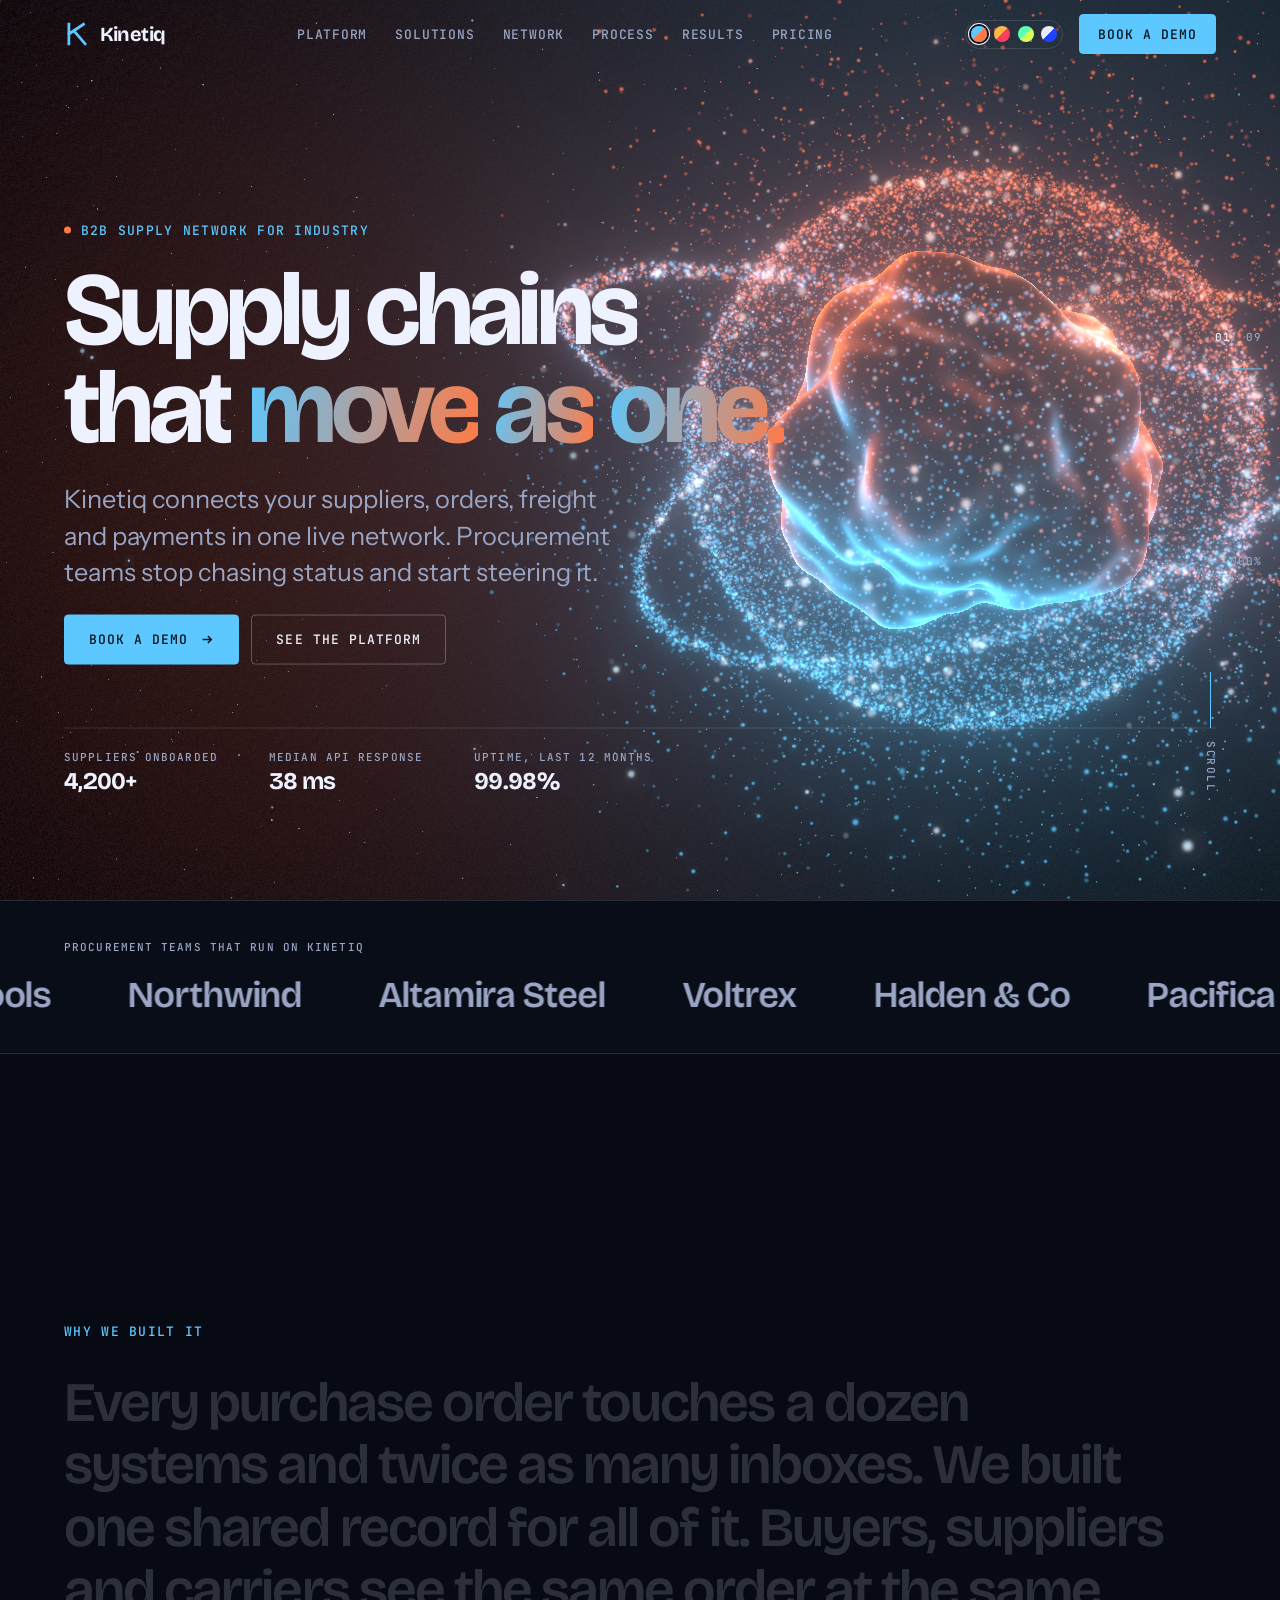
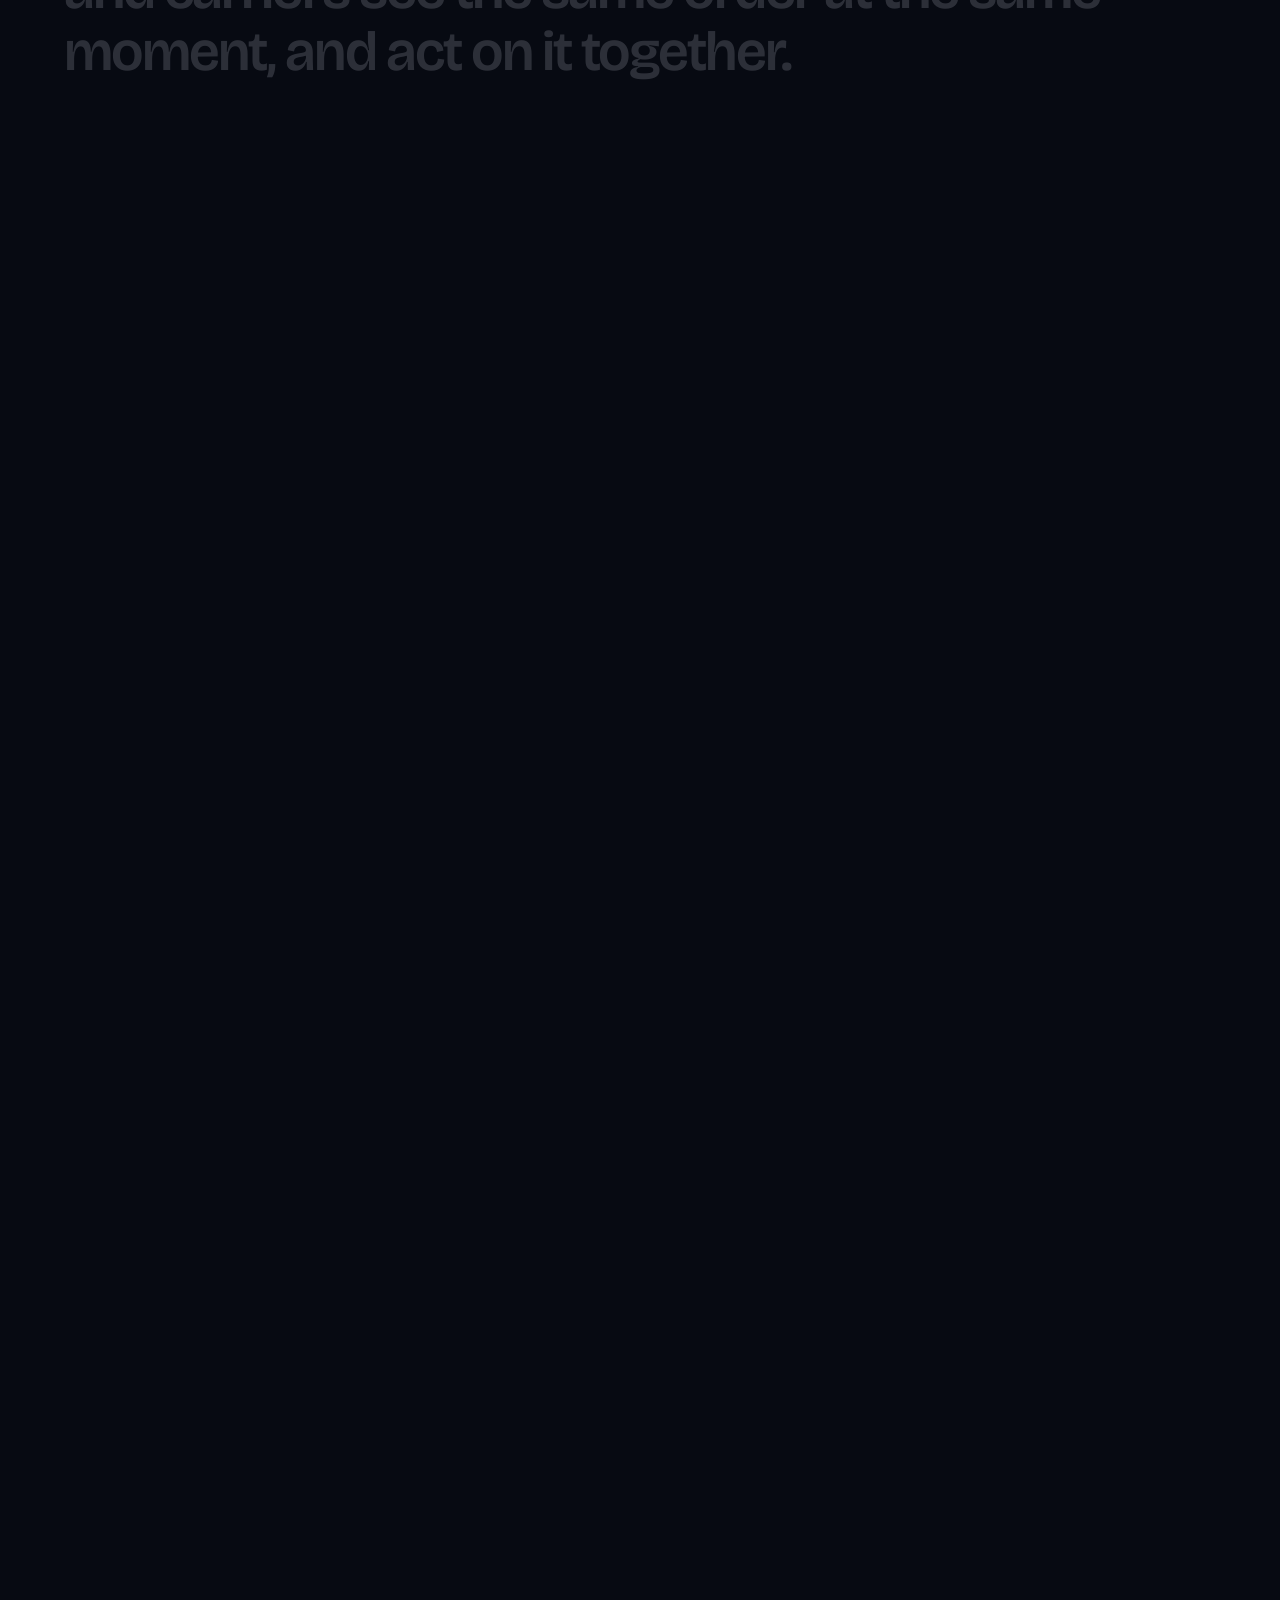
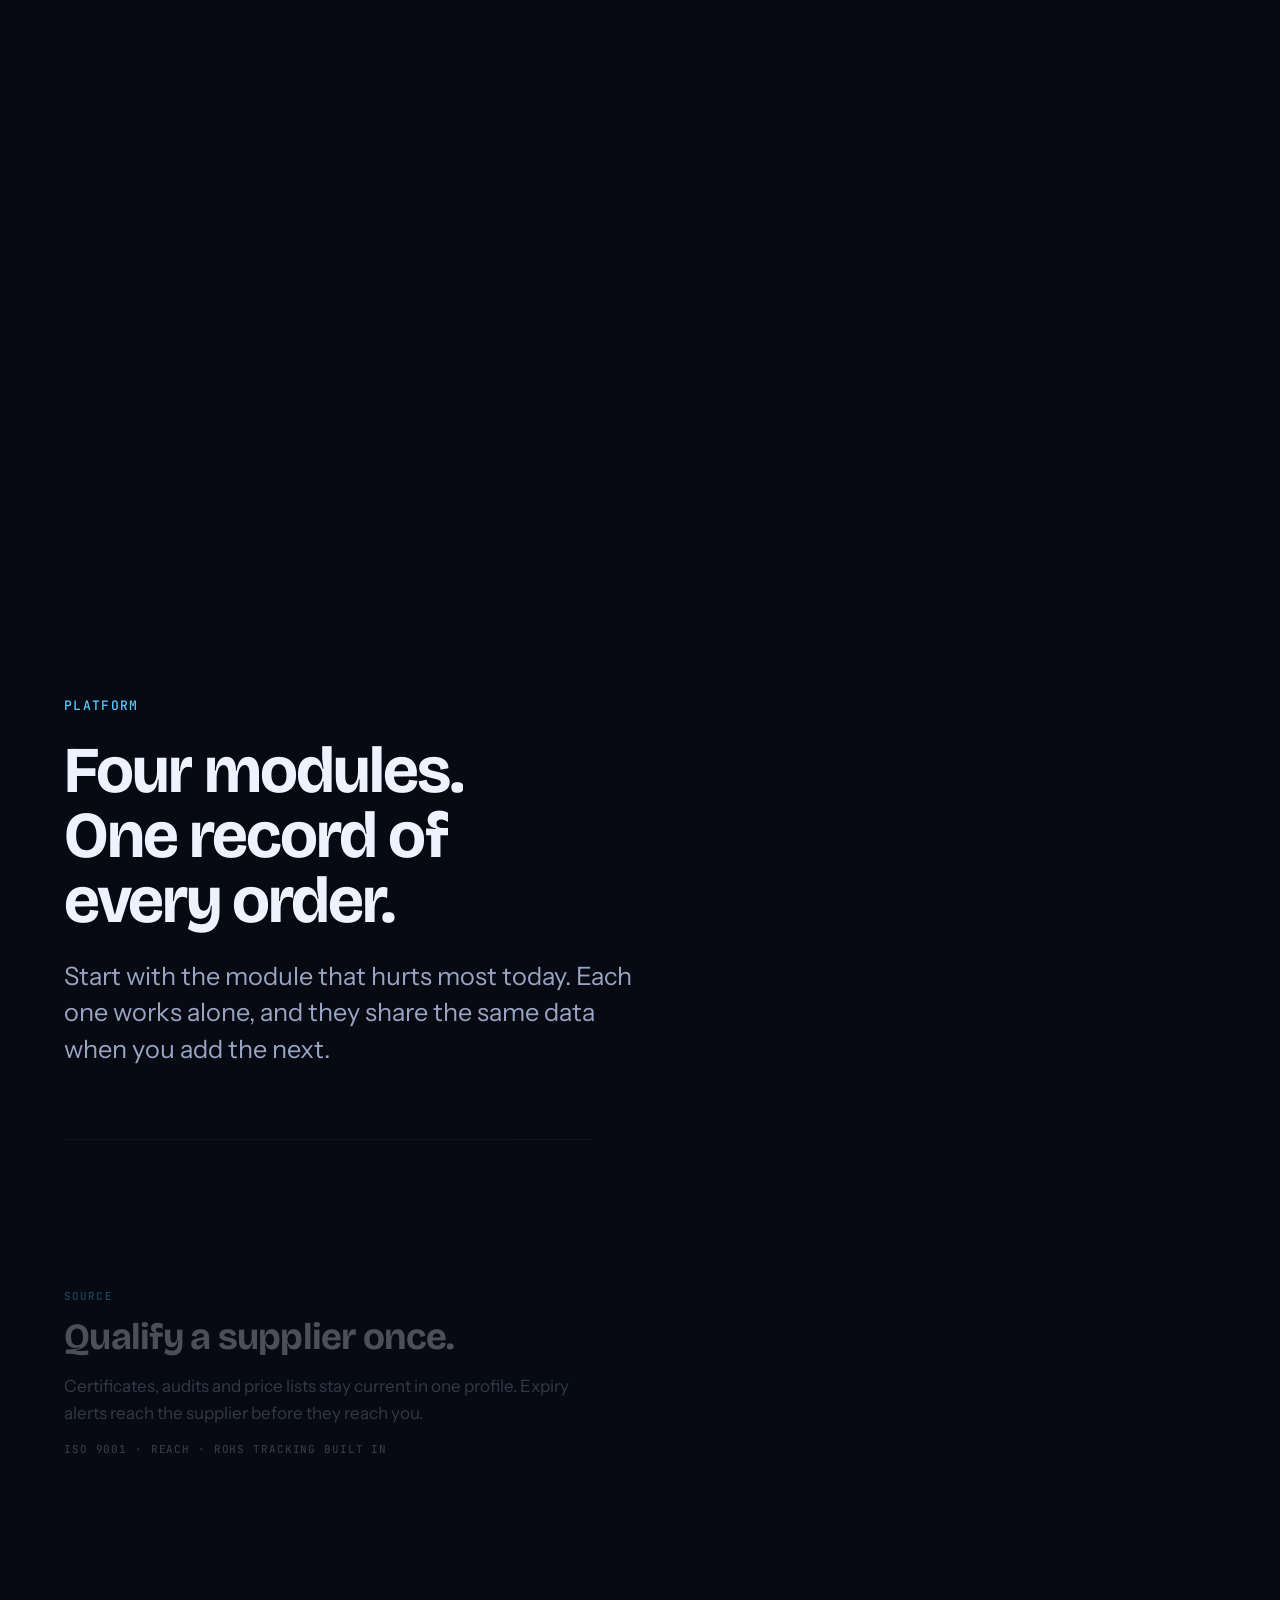
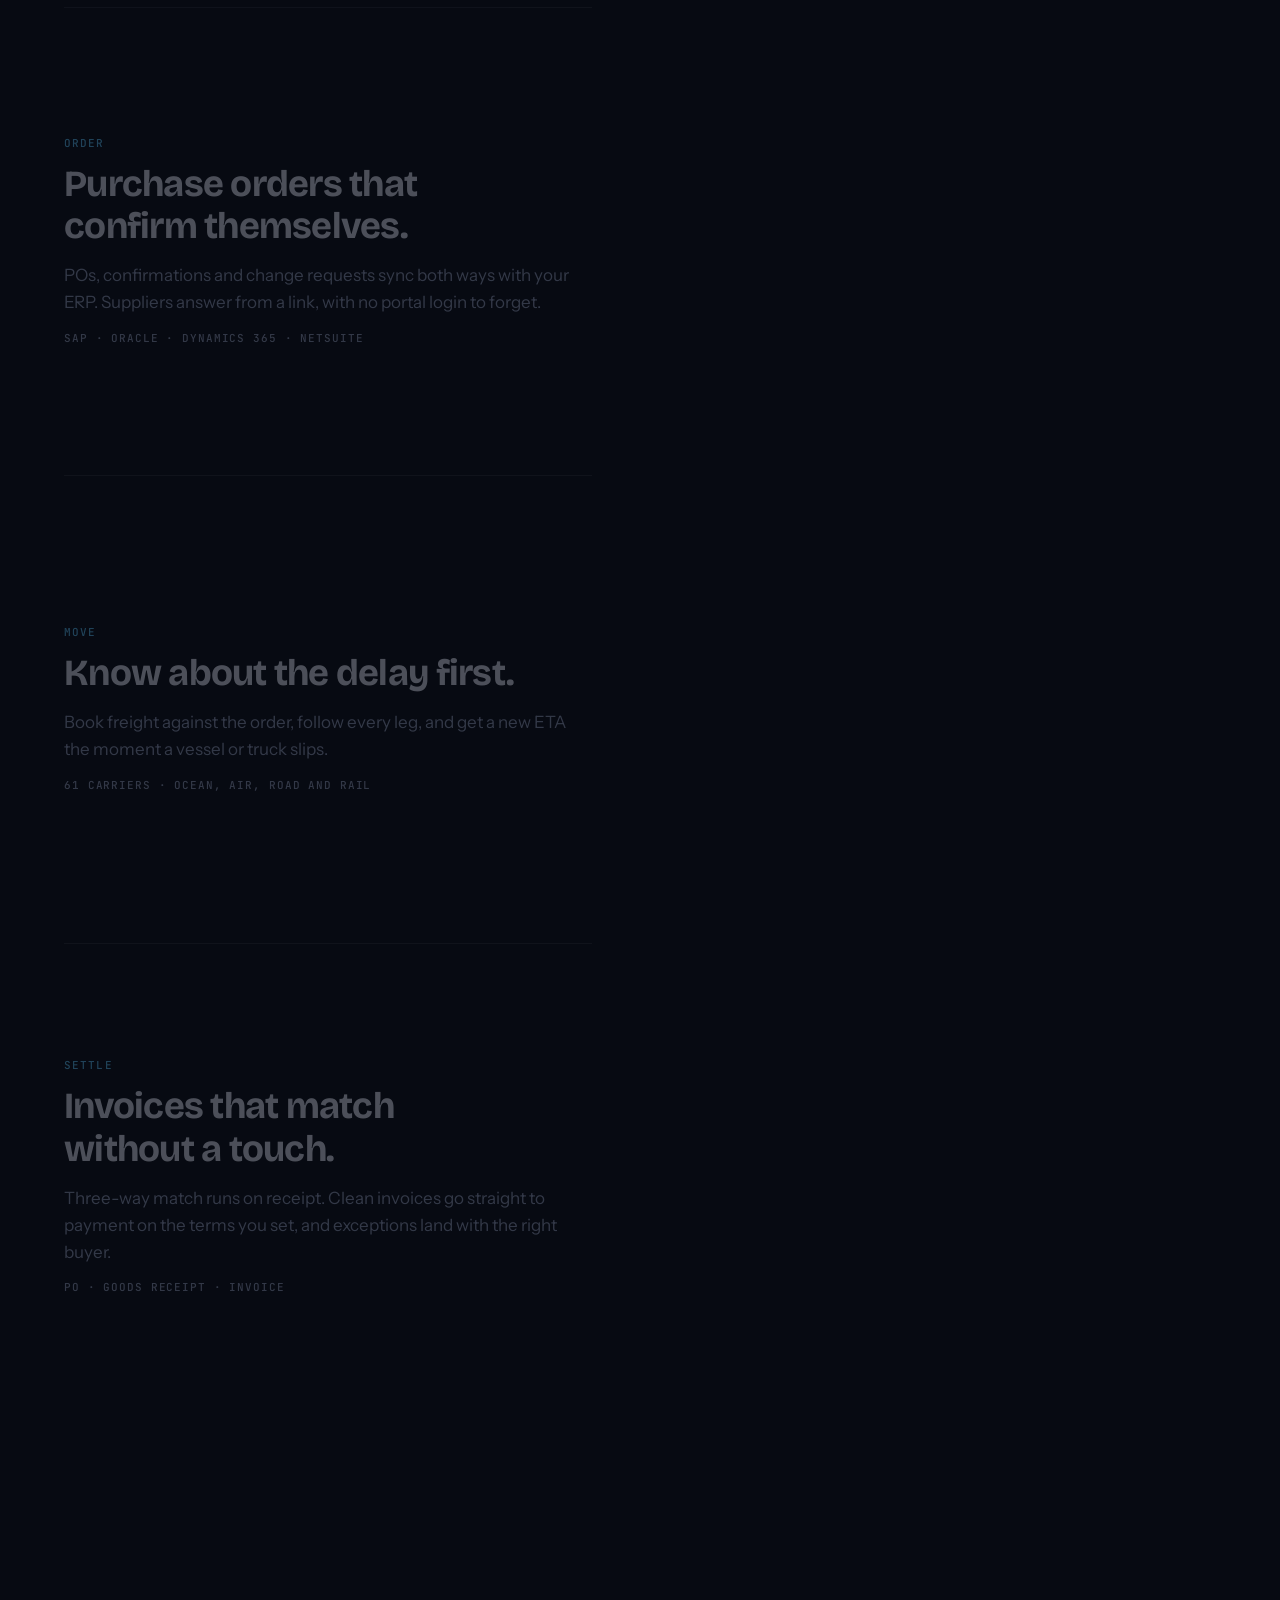
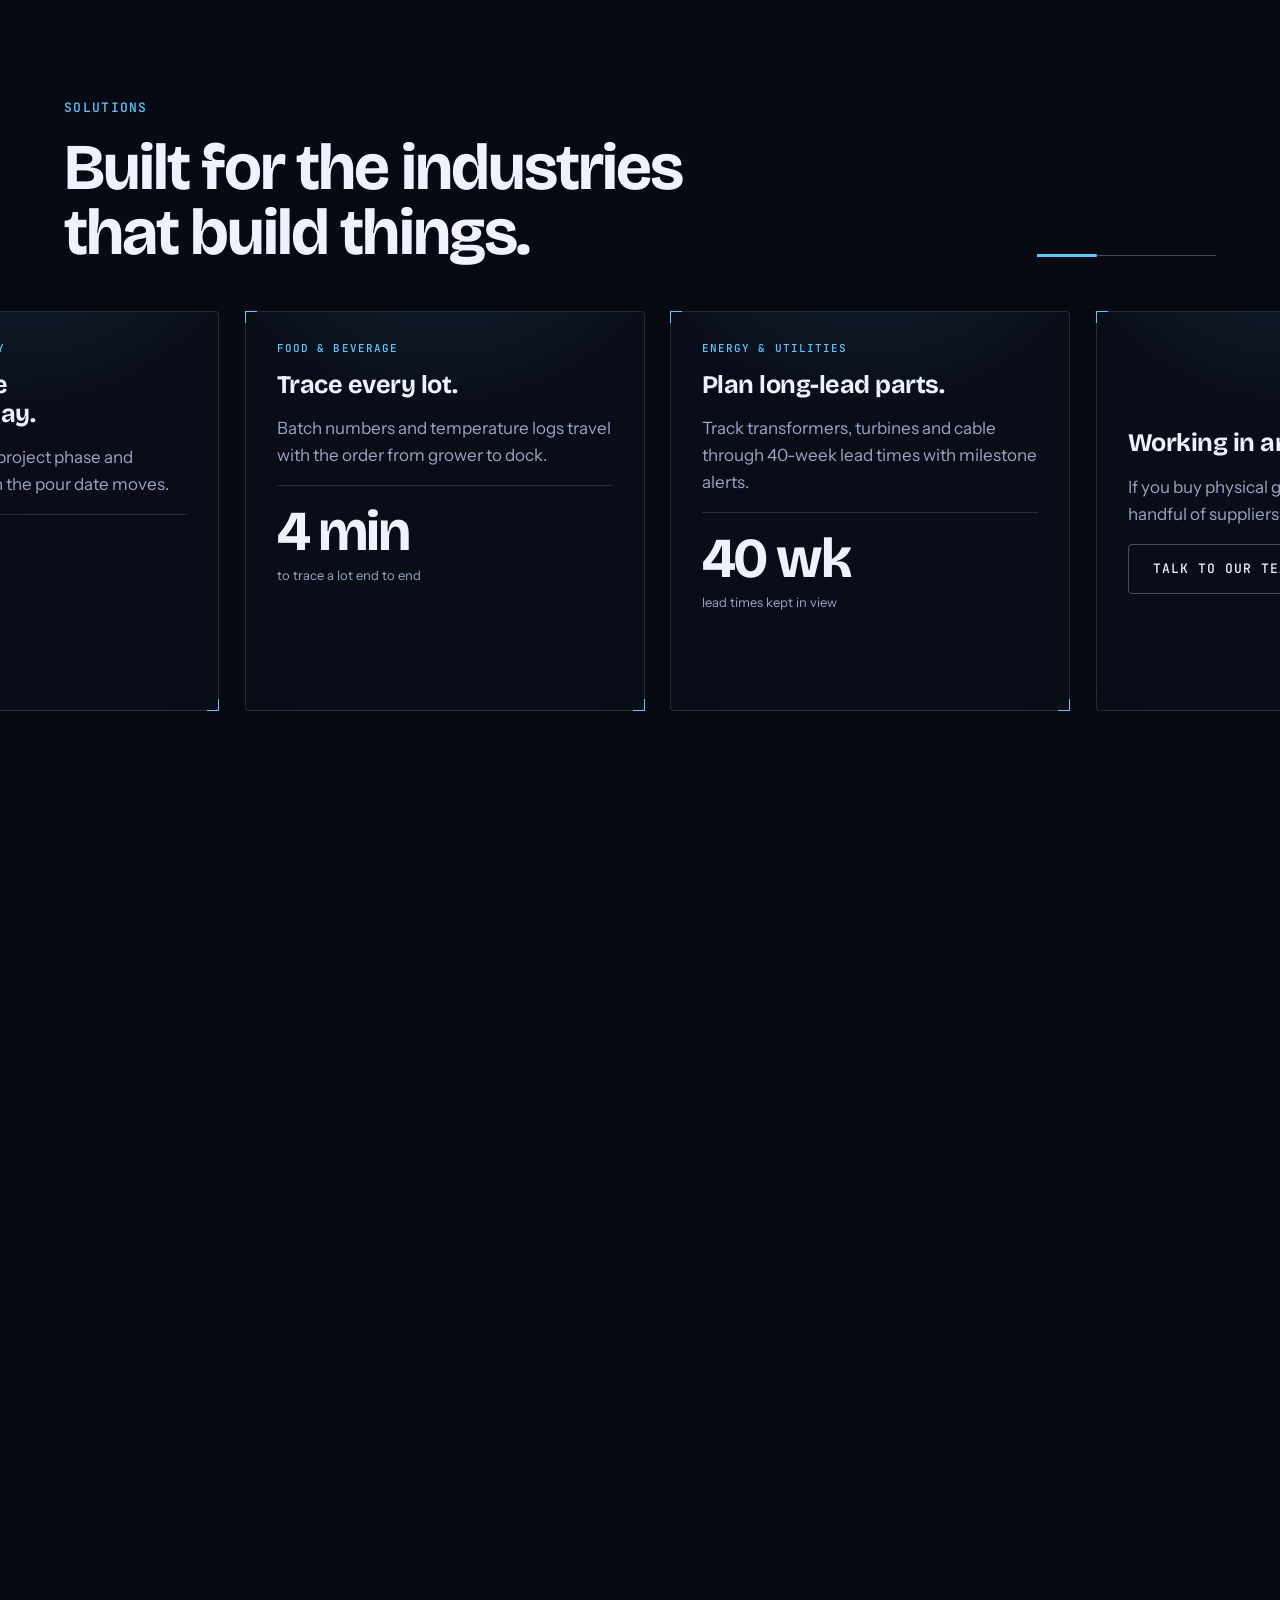
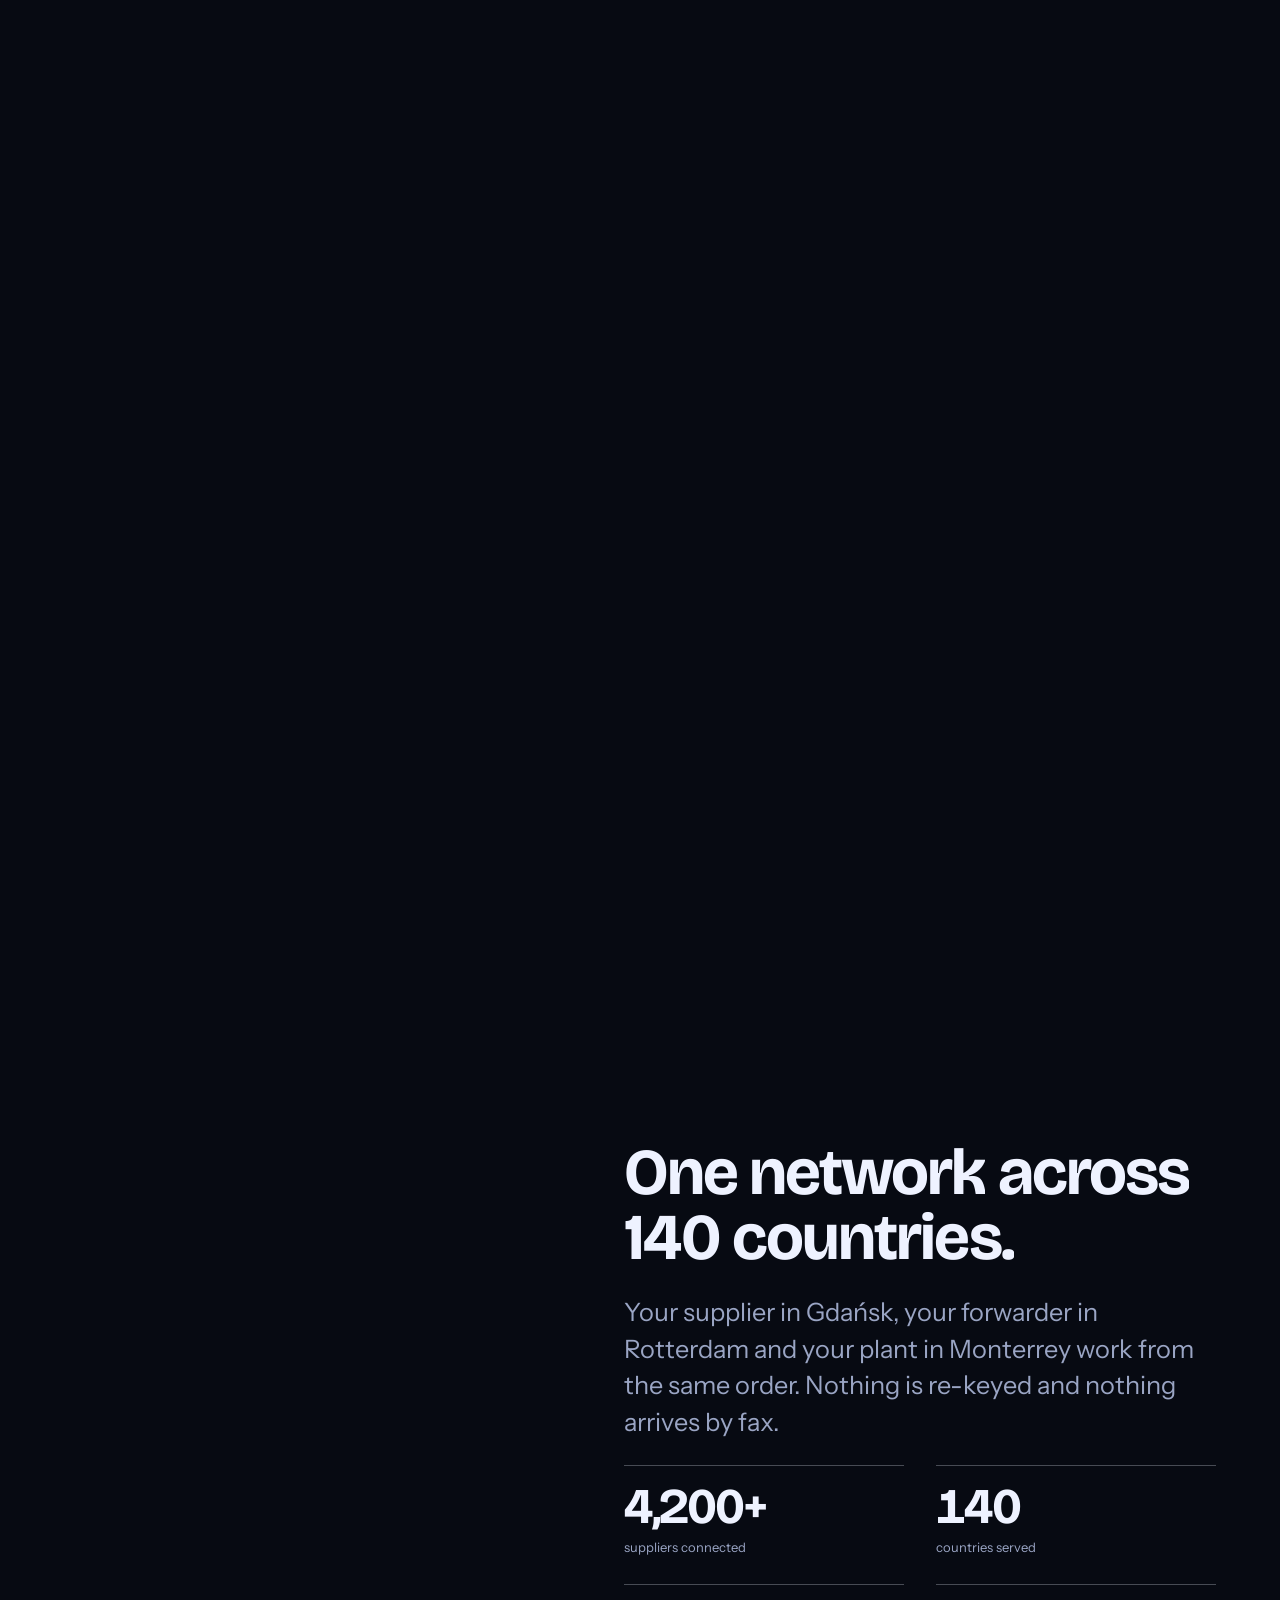
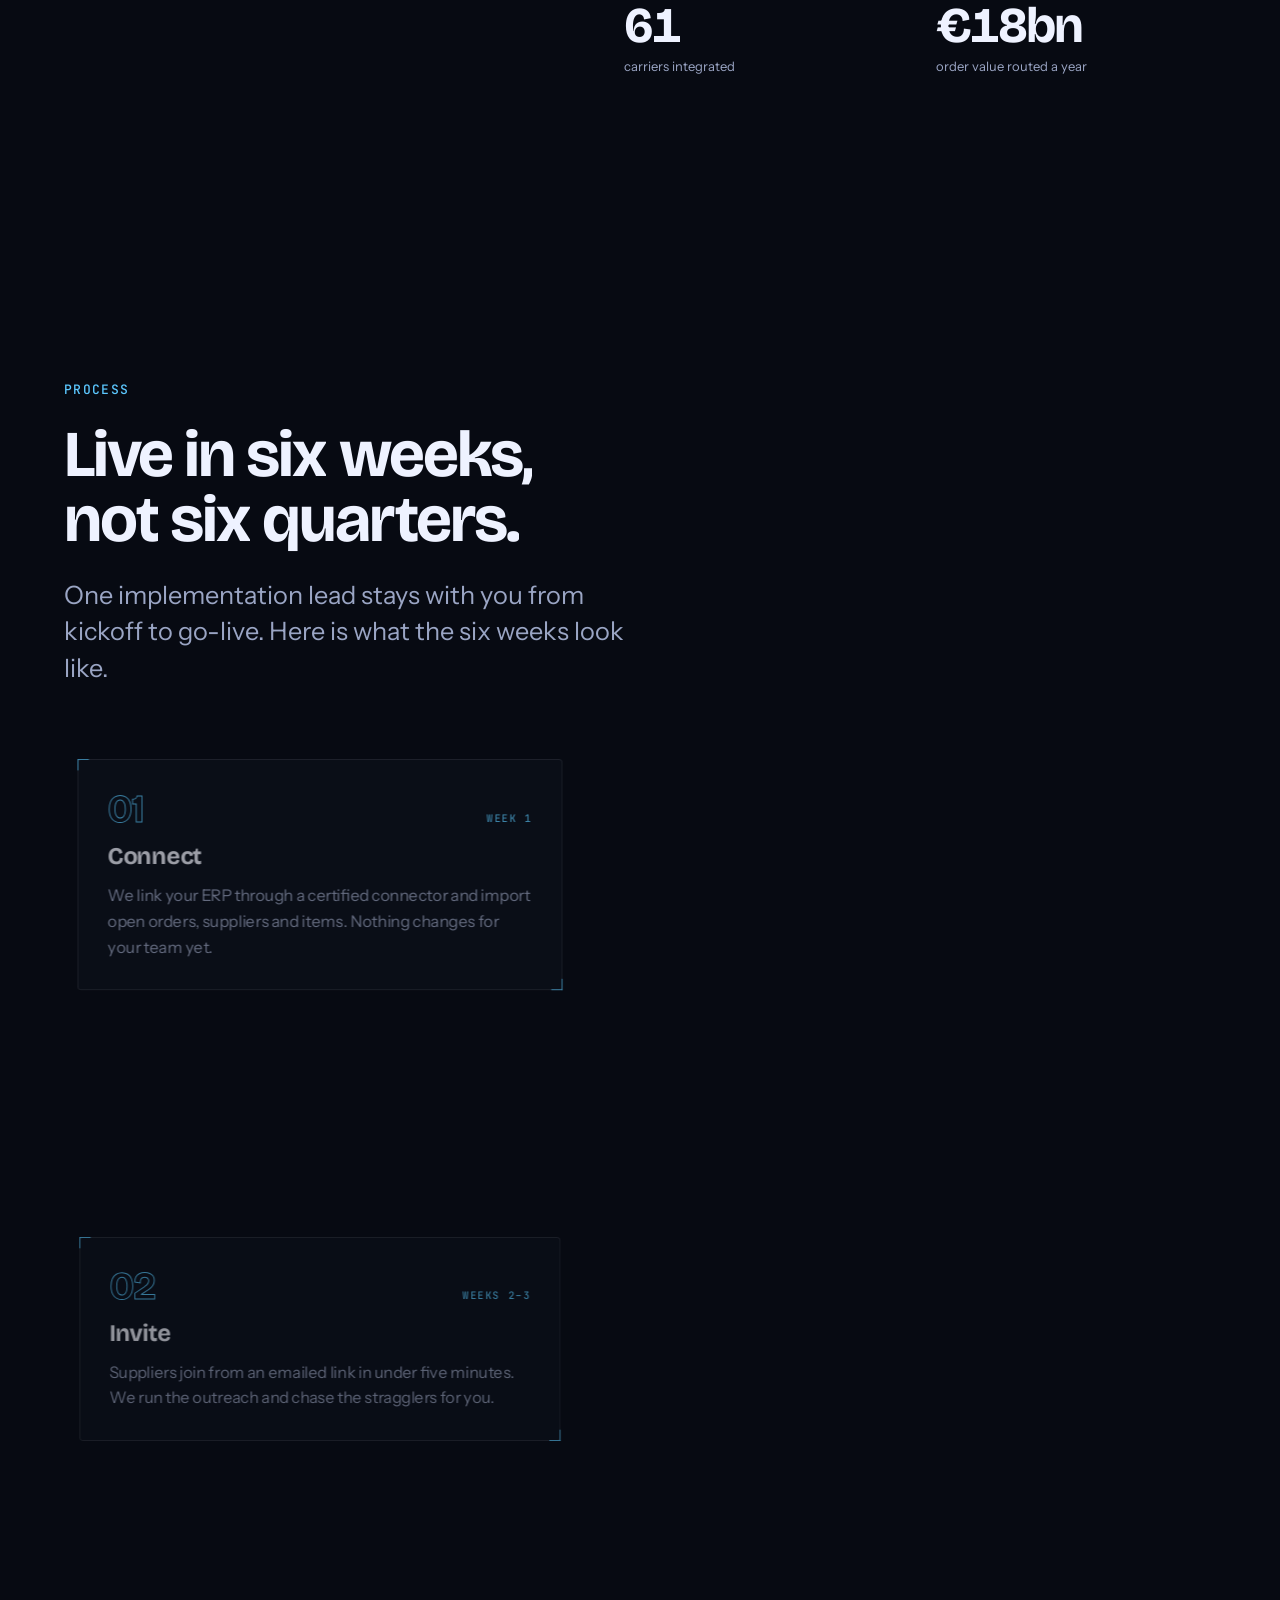
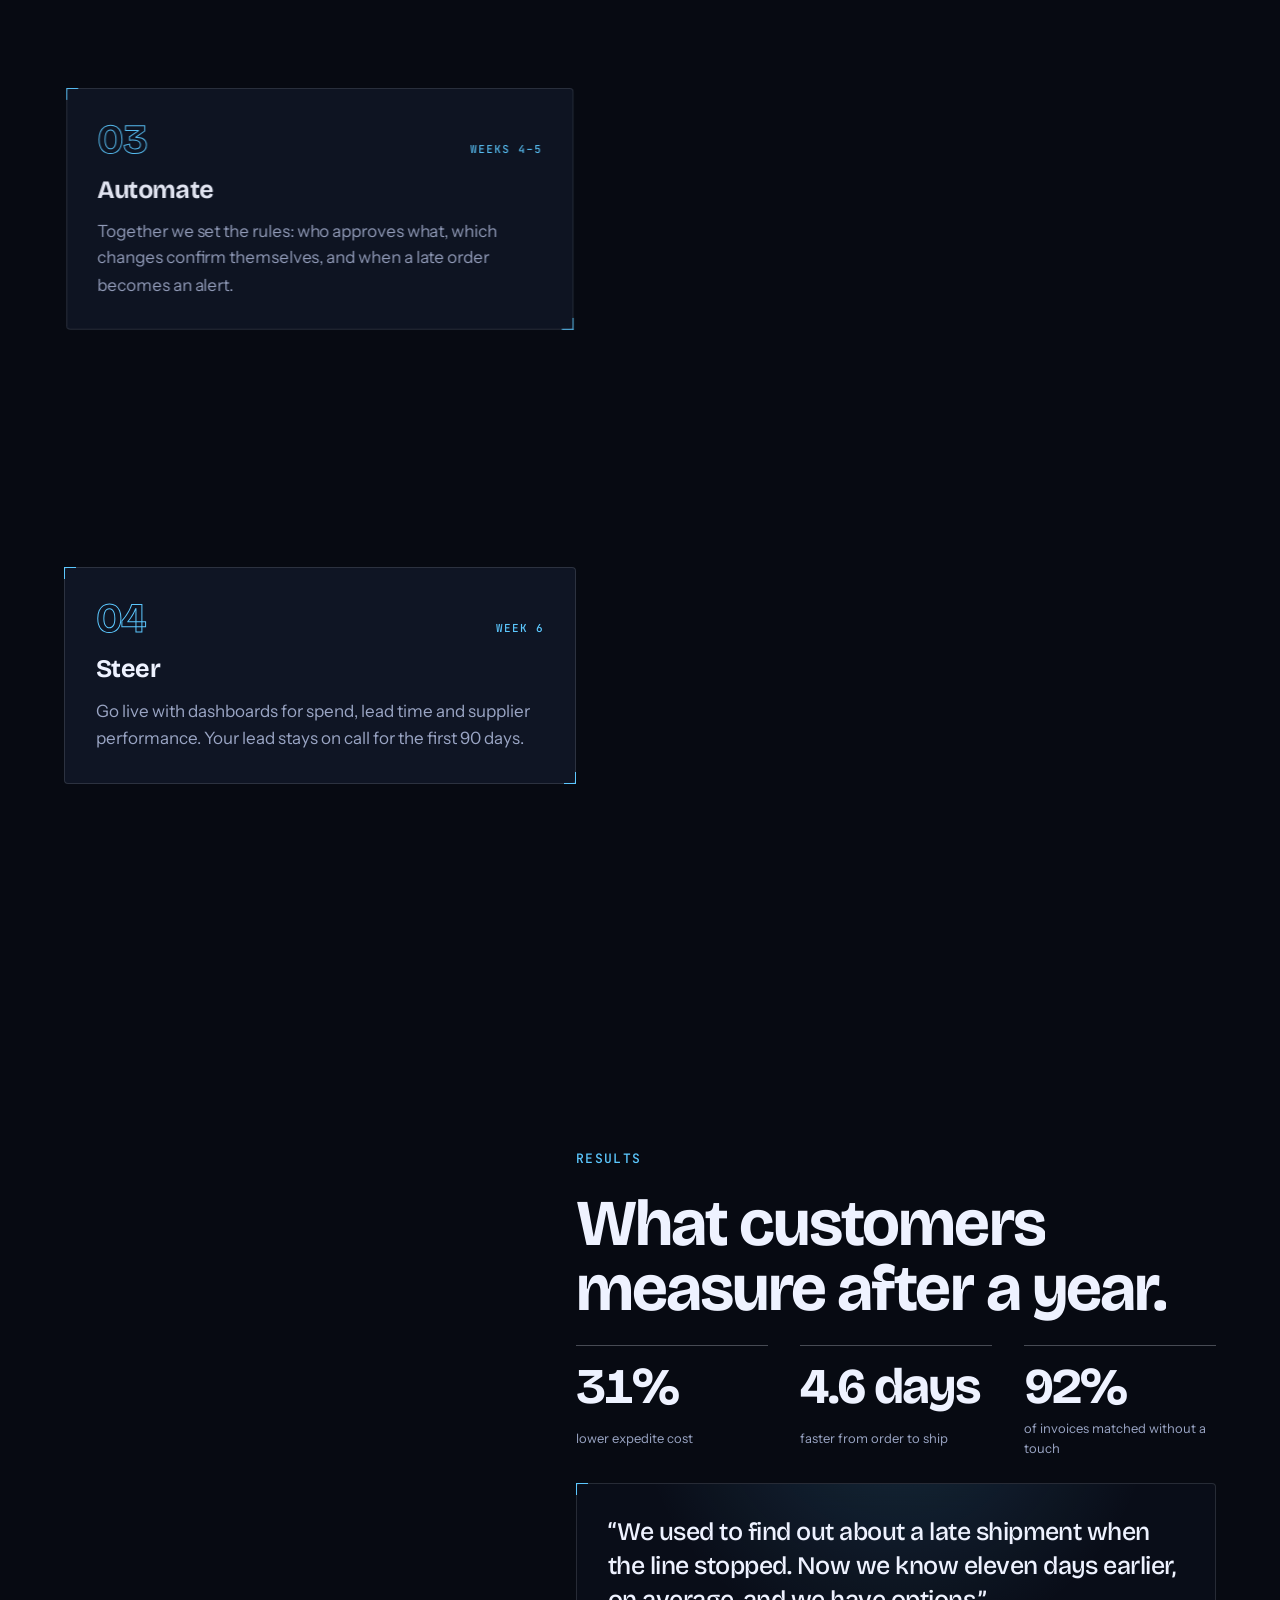
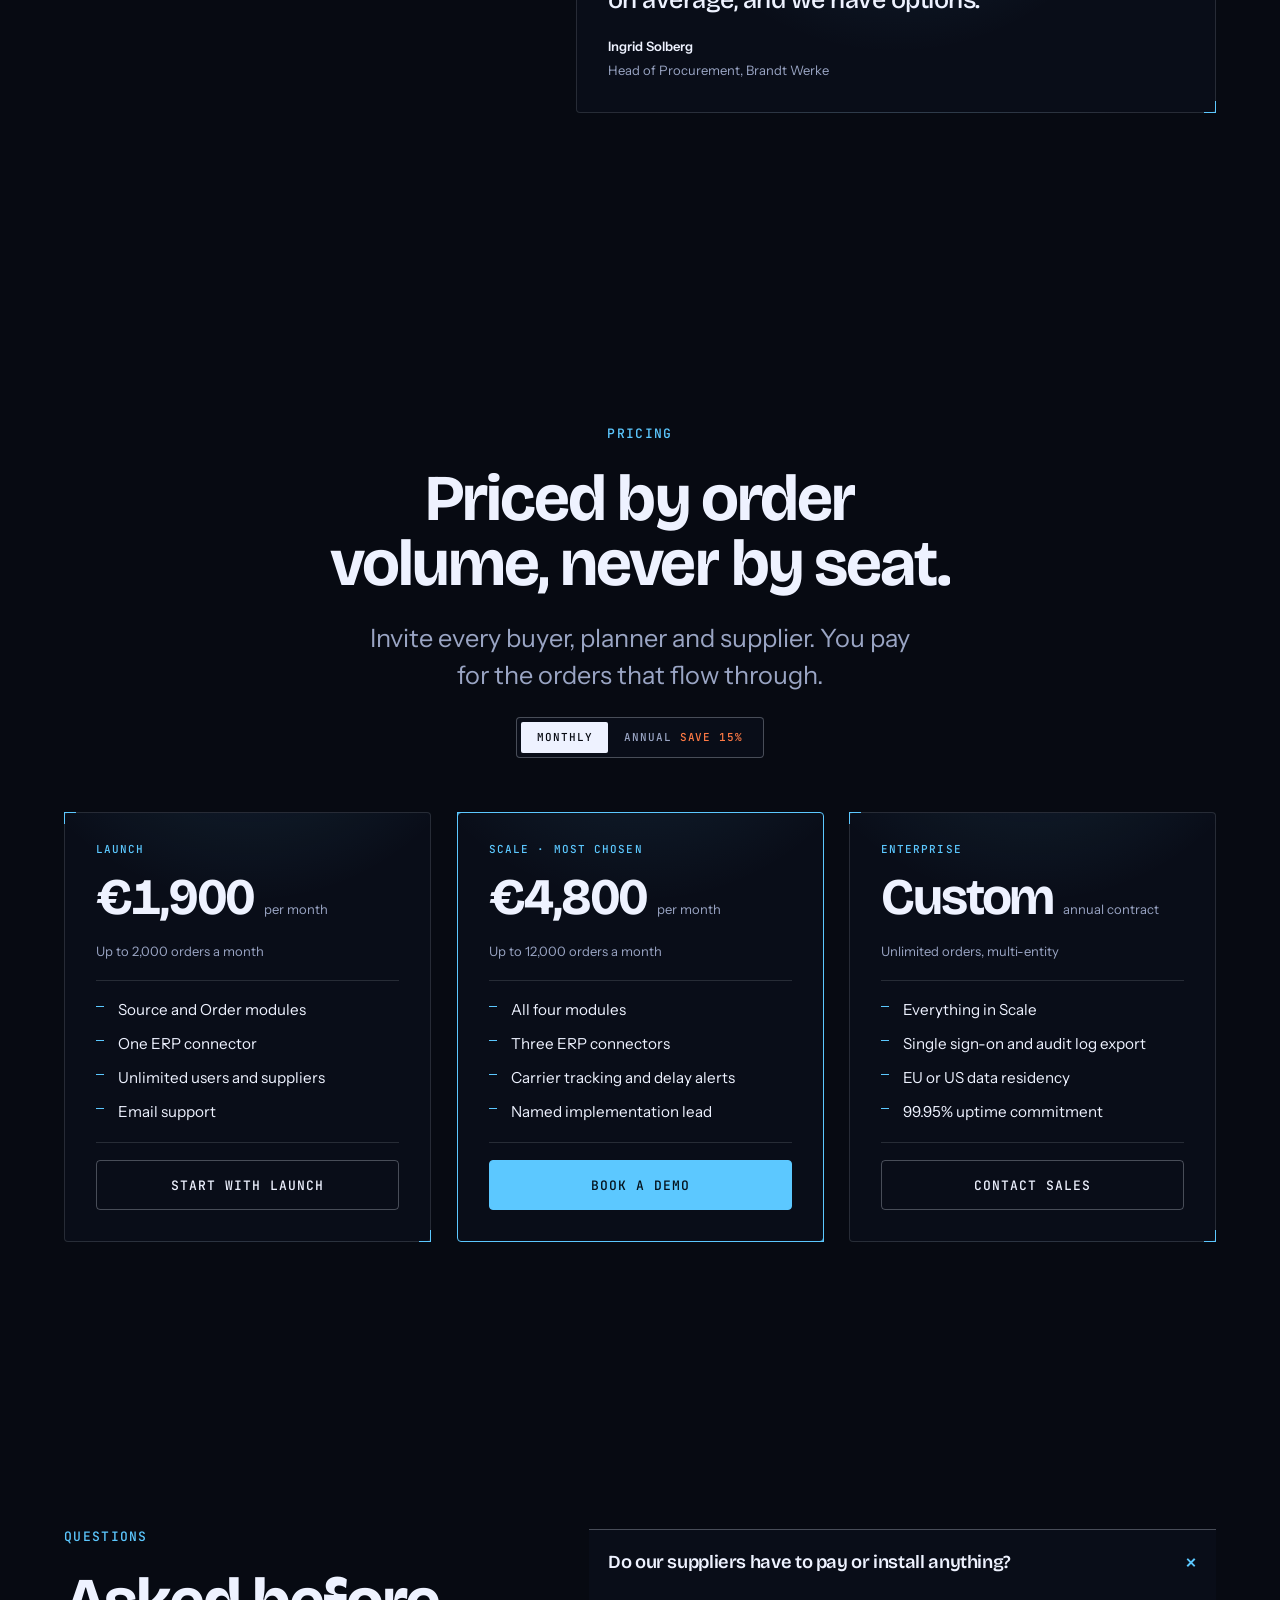
==== b2b-template/index.html @ f0837745 "Add immersive 3D B2B website template A self-contained, reskinnable scroll-driven site in b2b-templa" ====
<!doctype html>
<html lang="en" data-skin="ion">
<head>
<meta charset="utf-8">
<meta name="viewport" content="width=device-width, initial-scale=1, viewport-fit=cover">
<title>Kinetiq Supply Network</title>
<meta name="description" content="Kinetiq connects suppliers, orders, freight and payments in one live network for industrial procurement teams.">
<meta name="theme-color" content="#070a12">
<link rel="icon" href="data:image/svg+xml,%3Csvg xmlns='http://www.w3.org/2000/svg' viewBox='0 0 32 32'%3E%3Cpath d='M6 4v24M6 16L24 4M12 12l14 16' fill='none' stroke='%235cc8ff' stroke-width='4' stroke-linecap='square'/%3E%3C/svg%3E">
<link rel="preconnect" href="https://fonts.googleapis.com">
<link rel="preconnect" href="https://fonts.gstatic.com" crossorigin>
<link rel="stylesheet" href="https://fonts.googleapis.com/css2?family=Bricolage+Grotesque:opsz,wght@12..96,500..800&family=Instrument+Sans:wght@400..600&family=JetBrains+Mono:wght@400;500&display=swap">
<link rel="stylesheet" href="css/style.css">
<script>
  /* Marks the page as scripted before first paint; the timeout is a failsafe so the loader can never trap the page. */
  document.documentElement.classList.add('js', 'loading');
  setTimeout(function () { document.documentElement.classList.remove('loading'); }, 8000);
</script>
<script type="importmap">
{ "imports": { "three": "./vendor/three.module.min.js", "three/addons/": "./vendor/addons/" } }
</script>
</head>
<body>

<!-- ============ LOADER ============ -->
<div class="loader" id="loader" aria-hidden="true">
  <div class="loader-mark">
    <svg viewBox="0 0 32 32" width="40" height="40"><path d="M6 4v24M6 16L24 4M12 12l14 16" fill="none" stroke="currentColor" stroke-width="3" stroke-linecap="square"/></svg>
  </div>
  <div class="loader-bar"><i id="loader-fill"></i></div>
  <div class="loader-row"><span>Connecting the network</span><span><b id="loader-num">0</b>%</span></div>
</div>

<!-- ============ 3D STAGE (one WebGL scene behind the whole page) ============ -->
<canvas id="stage" aria-hidden="true"></canvas>
<div class="cursor off" id="cursor" aria-hidden="true"><i></i></div>

<!-- ============ CHROME ============ -->
<header class="site-header" id="header">
  <a class="brand" href="#top" aria-label="Kinetiq home">
    <svg viewBox="0 0 32 32" width="26" height="26" aria-hidden="true"><path d="M6 4v24M6 16L24 4M12 12l14 16" fill="none" stroke="currentColor" stroke-width="3.4" stroke-linecap="square"/></svg>
    <span data-brand>Kinetiq</span>
  </a>
  <nav class="nav" id="nav" aria-label="Primary">
    <a href="#platform">Platform</a>
    <a href="#solutions">Solutions</a>
    <a href="#network">Network</a>
    <a href="#process">Process</a>
    <a href="#results">Results</a>
    <a href="#pricing">Pricing</a>
  </nav>
  <div class="header-tools">
    <div class="skins" role="radiogroup" aria-label="Colour theme">
      <button type="button" role="radio" data-skin-btn="ion" aria-label="Ion theme" aria-checked="true"></button>
      <button type="button" role="radio" data-skin-btn="ember" aria-label="Ember theme" aria-checked="false"></button>
      <button type="button" role="radio" data-skin-btn="circuit" aria-label="Circuit theme" aria-checked="false"></button>
      <button type="button" role="radio" data-skin-btn="paper" aria-label="Paper theme (light)" aria-checked="false"></button>
    </div>
    <a class="btn btn-sm" href="#contact" data-magnetic><span>Book a demo</span></a>
    <button class="menu-btn" id="menu-btn" type="button" aria-expanded="false" aria-controls="nav" aria-label="Menu"><i></i><i></i></button>
  </div>
</header>

<aside class="rail" id="rail" aria-label="Sections">
  <div class="rail-read"><b id="rail-now">01</b><span id="rail-total">/ 09</span></div>
  <div class="rail-dots" id="rail-dots"></div>
  <div class="rail-pct"><span id="rail-pct">000</span>%</div>
</aside>
<div class="progress" aria-hidden="true"><i id="progress-bar"></i></div>

<main id="main">

  <!-- ============ 01 · HERO ============ -->
  <section class="scene hero" id="top" data-shape="core" data-side="right" data-zoom="12" data-label="Intro">
    <div class="wrap" data-speed="-0.16">
      <div class="copy copy-wide">
        <p class="eyebrow reveal"><i class="pulse"></i>B2B supply network for industry</p>
        <h1 data-split>Supply chains that <span class="grad">move as one.</span></h1>
        <p class="lede reveal">Kinetiq connects your suppliers, orders, freight and payments in one live network. Procurement teams stop chasing status and start steering it.</p>
        <div class="cta-row reveal">
          <a class="btn" href="#contact" data-magnetic><span>Book a demo</span><svg viewBox="0 0 16 16" width="14" height="14" aria-hidden="true"><path d="M3 8h10M9 4l4 4-4 4" fill="none" stroke="currentColor" stroke-width="1.6"/></svg></a>
          <a class="btn ghost" href="#platform" data-magnetic><span>See the platform</span></a>
        </div>
      </div>
      <dl class="hero-facts reveal">
        <div><dt>Suppliers onboarded</dt><dd>4,200+</dd></div>
        <div><dt>Median API response</dt><dd>38 ms</dd></div>
        <div><dt>Uptime, last 12 months</dt><dd>99.98%</dd></div>
      </dl>
    </div>
    <div class="scroll-hint" aria-hidden="true"><i></i><span>Scroll</span></div>
  </section>

  <!-- ============ LOGO MARQUEE (reacts to scroll speed) ============ -->
  <section class="marquee-band" aria-label="Customers">
    <p class="marquee-label">Procurement teams that run on Kinetiq</p>
    <div class="marquee" data-marquee="1">
      <div class="marquee-track">
        <span>Northwind</span><span>Altamira Steel</span><span>Voltrex</span><span>Halden &amp; Co</span><span>Pacifica Freight</span><span>Oriel Systems</span><span>Brandt Werke</span><span>Kestrel Foods</span><span>Monolith</span><span>Sumida Tools</span>
      </div>
    </div>
  </section>

  <!-- ============ 02 · MANIFESTO (pinned, words light up as you scroll) ============ -->
  <section class="scene pinned manifesto" id="why" data-shape="galaxy" data-side="center" data-zoom="12" data-dim="0.5" data-label="Why" data-pin>
    <div class="pin">
      <div class="wrap">
        <p class="eyebrow">Why we built it</p>
        <p class="scrub-text" data-scrub-words>Every purchase order touches a dozen systems and twice as many inboxes. We built one shared record for all of it. Buyers, suppliers and carriers see the same order at the same moment, and act on it together.</p>
      </div>
    </div>
  </section>

  <!-- ============ 03 · PLATFORM (tall section, rows focus one at a time) ============ -->
  <section class="scene platform" id="platform" data-shape="lattice" data-side="right" data-zoom="12.5" data-label="Platform">
    <div class="wrap">
      <div class="copy">
        <p class="eyebrow reveal">Platform</p>
        <h2 data-split>Four modules. One record of every order.</h2>
        <p class="lede reveal">Start with the module that hurts most today. Each one works alone, and they share the same data when you add the next.</p>
      </div>
      <ul class="features" data-focus-list>
        <li class="feature">
          <span class="tag">Source</span>
          <h3>Qualify a supplier once.</h3>
          <p>Certificates, audits and price lists stay current in one profile. Expiry alerts reach the supplier before they reach you.</p>
          <span class="feature-meta">ISO 9001 · REACH · RoHS tracking built in</span>
        </li>
        <li class="feature">
          <span class="tag">Order</span>
          <h3>Purchase orders that confirm themselves.</h3>
          <p>POs, confirmations and change requests sync both ways with your ERP. Suppliers answer from a link, with no portal login to forget.</p>
          <span class="feature-meta">SAP · Oracle · Dynamics 365 · NetSuite</span>
        </li>
        <li class="feature">
          <span class="tag">Move</span>
          <h3>Know about the delay first.</h3>
          <p>Book freight against the order, follow every leg, and get a new ETA the moment a vessel or truck slips.</p>
          <span class="feature-meta">61 carriers · ocean, air, road and rail</span>
        </li>
        <li class="feature">
          <span class="tag">Settle</span>
          <h3>Invoices that match without a touch.</h3>
          <p>Three-way match runs on receipt. Clean invoices go straight to payment on the terms you set, and exceptions land with the right buyer.</p>
          <span class="feature-meta">PO · goods receipt · invoice</span>
        </li>
      </ul>
    </div>
  </section>

  <!-- ============ 04 · SOLUTIONS (pinned horizontal scroll) ============ -->
  <section class="scene pinned hscroll" id="solutions" data-shape="torus" data-side="center" data-zoom="11" data-dim="0.5" data-label="Solutions" data-hscroll>
    <div class="pin">
      <div class="wrap hscroll-head">
        <div>
          <p class="eyebrow">Solutions</p>
          <h2>Built for the industries that build things.</h2>
        </div>
        <div class="hscroll-meter" aria-hidden="true"><i data-hscroll-bar></i></div>
      </div>
      <div class="hscroll-track" data-hscroll-track>
        <article class="card sol-card" data-tilt>
          <span class="tag">Manufacturing</span>
          <h3>Keep the line running.</h3>
          <p>See every open component order against your production plan and catch shortages weeks out.</p>
          <div class="sol-stat"><strong>31%</strong><span>lower expedite cost</span></div>
        </article>
        <article class="card sol-card" data-tilt>
          <span class="tag">Wholesale &amp; distribution</span>
          <h3>Turn stock faster.</h3>
          <p>Replenishment orders raise themselves from live sell-through, and suppliers confirm in hours.</p>
          <div class="sol-stat"><strong>2.4×</strong><span>faster supplier confirmation</span></div>
        </article>
        <article class="card sol-card" data-tilt>
          <span class="tag">Construction supply</span>
          <h3>Deliver to the site, on the day.</h3>
          <p>Schedule drops by project phase and reroute a load when the pour date moves.</p>
          <div class="sol-stat"><strong>96%</strong><span>on-time site delivery</span></div>
        </article>
        <article class="card sol-card" data-tilt>
          <span class="tag">Food &amp; beverage</span>
          <h3>Trace every lot.</h3>
          <p>Batch numbers and temperature logs travel with the order from grower to dock.</p>
          <div class="sol-stat"><strong>4 min</strong><span>to trace a lot end to end</span></div>
        </article>
        <article class="card sol-card" data-tilt>
          <span class="tag">Energy &amp; utilities</span>
          <h3>Plan long-lead parts.</h3>
          <p>Track transformers, turbines and cable through 40-week lead times with milestone alerts.</p>
          <div class="sol-stat"><strong>40 wk</strong><span>lead times kept in view</span></div>
        </article>
        <article class="card sol-card sol-card-cta">
          <h3>Working in another sector?</h3>
          <p>If you buy physical goods from more than a handful of suppliers, Kinetiq will fit.</p>
          <a class="btn ghost" href="#contact"><span>Talk to our team</span></a>
        </article>
      </div>
    </div>
  </section>

  <!-- ============ 05 · NETWORK ============ -->
  <section class="scene network" id="network" data-shape="globe" data-side="left" data-zoom="12.5" data-dim="0.6" data-label="Network">
    <div class="wrap">
      <div class="copy right">
        <p class="eyebrow reveal">Network</p>
        <h2 data-split>One network across 140 countries.</h2>
        <p class="lede reveal">Your supplier in Gdańsk, your forwarder in Rotterdam and your plant in Monterrey work from the same order. Nothing is re-keyed and nothing arrives by fax.</p>
        <div class="stats reveal">
          <div class="stat"><strong><span data-count="4200" data-suffix="+">4,200+</span></strong><span>suppliers connected</span></div>
          <div class="stat"><strong><span data-count="140">140</span></strong><span>countries served</span></div>
          <div class="stat"><strong><span data-count="61">61</span></strong><span>carriers integrated</span></div>
          <div class="stat"><strong><span data-count="18" data-prefix="€" data-suffix="bn">€18bn</span></strong><span>order value routed a year</span></div>
        </div>
      </div>
    </div>
  </section>

  <!-- ============ 06 · PROCESS (sticky stacking cards) ============ -->
  <section class="scene process" id="process" data-shape="helix" data-side="right" data-zoom="13" data-label="Process">
    <div class="wrap">
      <div class="copy">
        <p class="eyebrow reveal">Process</p>
        <h2 data-split>Live in six weeks, not six quarters.</h2>
        <p class="lede reveal">One implementation lead stays with you from kickoff to go-live. Here is what the six weeks look like.</p>
      </div>
      <ol class="stack" data-stack>
        <li class="card stack-card" style="--i:0">
          <div class="stack-top"><span class="step-no">01</span><span class="tag">Week 1</span></div>
          <h3>Connect</h3>
          <p>We link your ERP through a certified connector and import open orders, suppliers and items. Nothing changes for your team yet.</p>
        </li>
        <li class="card stack-card" style="--i:1">
          <div class="stack-top"><span class="step-no">02</span><span class="tag">Weeks 2–3</span></div>
          <h3>Invite</h3>
          <p>Suppliers join from an emailed link in under five minutes. We run the outreach and chase the stragglers for you.</p>
        </li>
        <li class="card stack-card" style="--i:2">
          <div class="stack-top"><span class="step-no">03</span><span class="tag">Weeks 4–5</span></div>
          <h3>Automate</h3>
          <p>Together we set the rules: who approves what, which changes confirm themselves, and when a late order becomes an alert.</p>
        </li>
        <li class="card stack-card" style="--i:3">
          <div class="stack-top"><span class="step-no">04</span><span class="tag">Week 6</span></div>
          <h3>Steer</h3>
          <p>Go live with dashboards for spend, lead time and supplier performance. Your lead stays on call for the first 90 days.</p>
        </li>
      </ol>
    </div>
  </section>

  <!-- ============ 07 · RESULTS ============ -->
  <section class="scene results" id="results" data-shape="bars" data-side="left" data-zoom="12.5" data-label="Results">
    <div class="wrap">
      <div class="copy right">
        <p class="eyebrow reveal">Results</p>
        <h2 data-split>What customers measure after a year.</h2>
        <div class="stats stats-big reveal">
          <div class="stat"><strong><span data-count="31" data-suffix="%">31%</span></strong><span>lower expedite cost</span></div>
          <div class="stat"><strong><span data-count="4.6" data-dec="1">4.6</span> days</strong><span>faster from order to ship</span></div>
          <div class="stat"><strong><span data-count="92" data-suffix="%">92%</span></strong><span>of invoices matched without a touch</span></div>
        </div>
        <figure class="card quote reveal" data-tilt>
          <blockquote>“We used to find out about a late shipment when the line stopped. Now we know eleven days earlier, on average, and we have options.”</blockquote>
          <figcaption><b>Ingrid Solberg</b><span>Head of Procurement, Brandt Werke</span></figcaption>
        </figure>
      </div>
    </div>
  </section>

  <!-- ============ 08 · PRICING + FAQ ============ -->
  <div class="scene-group" id="pricing" data-shape="wave" data-side="center" data-zoom="11" data-dim="0.4" data-label="Pricing">
    <section class="scene pricing">
      <div class="wrap">
        <div class="copy copy-center">
          <p class="eyebrow reveal">Pricing</p>
          <h2 data-split>Priced by order volume, never by seat.</h2>
          <p class="lede reveal">Invite every buyer, planner and supplier. You pay for the orders that flow through.</p>
          <div class="bill-toggle reveal" role="group" aria-label="Billing period">
            <button type="button" class="on" data-bill="m" aria-pressed="true">Monthly</button>
            <button type="button" data-bill="y" aria-pressed="false">Annual <em>save 15%</em></button>
          </div>
        </div>
        <div class="plans">
          <article class="card plan reveal" data-tilt>
            <span class="tag">Launch</span>
            <p class="plan-price"><strong data-price-m="€1,900" data-price-y="€1,615">€1,900</strong><span>per month</span></p>
            <p class="plan-for">Up to 2,000 orders a month</p>
            <ul><li>Source and Order modules</li><li>One ERP connector</li><li>Unlimited users and suppliers</li><li>Email support</li></ul>
            <a class="btn ghost" href="#contact"><span>Start with Launch</span></a>
          </article>
          <article class="card plan plan-featured reveal" data-tilt>
            <span class="tag">Scale · most chosen</span>
            <p class="plan-price"><strong data-price-m="€4,800" data-price-y="€4,080">€4,800</strong><span>per month</span></p>
            <p class="plan-for">Up to 12,000 orders a month</p>
            <ul><li>All four modules</li><li>Three ERP connectors</li><li>Carrier tracking and delay alerts</li><li>Named implementation lead</li></ul>
            <a class="btn" href="#contact"><span>Book a demo</span></a>
          </article>
          <article class="card plan reveal" data-tilt>
            <span class="tag">Enterprise</span>
            <p class="plan-price"><strong>Custom</strong><span>annual contract</span></p>
            <p class="plan-for">Unlimited orders, multi-entity</p>
            <ul><li>Everything in Scale</li><li>Single sign-on and audit log export</li><li>EU or US data residency</li><li>99.95% uptime commitment</li></ul>
            <a class="btn ghost" href="#contact"><span>Contact sales</span></a>
          </article>
        </div>
      </div>
    </section>

    <section class="scene faq" id="faq">
      <div class="wrap faq-grid">
        <div class="copy">
          <p class="eyebrow reveal">Questions</p>
          <h2 data-split>Asked before every contract.</h2>
        </div>
        <div class="faq-list reveal">
          <details open>
            <summary>Do our suppliers have to pay or install anything?</summary>
            <p>No. Suppliers join free from an emailed link and work in the browser. Larger suppliers can connect their own ERP at no charge.</p>
          </details>
          <details>
            <summary>Which ERP systems do you connect to?</summary>
            <p>SAP S/4HANA and ECC, Oracle Fusion, Microsoft Dynamics 365 and NetSuite have certified connectors. Anything else connects through the REST API or flat-file exchange.</p>
          </details>
          <details>
            <summary>Where is our data stored?</summary>
            <p>In the region you choose, the EU (Frankfurt) or the US (Virginia). Data is encrypted in transit and at rest, and we hold ISO 27001 and SOC 2 Type II reports.</p>
          </details>
          <details>
            <summary>What happens if we go over our order volume?</summary>
            <p>Nothing stops. We bill the overage at the same per-order rate as your plan and suggest the next tier if it would cost you less.</p>
          </details>
        </div>
      </div>
    </section>
  </div>

  <!-- ============ 09 · CONTACT ============ -->
  <section class="scene contact" id="contact" data-shape="knot" data-side="right" data-zoom="12" data-label="Contact">
    <div class="wrap">
      <div class="copy">
        <p class="eyebrow reveal">Book a demo</p>
        <h2 data-split>See your own orders moving in Kinetiq.</h2>
        <p class="lede reveal">Send us a sample of open purchase orders and we will show them live in the platform within a week.</p>
        <form class="form reveal" id="demo-form" novalidate>
          <label for="f-name">Name<input id="f-name" name="name" autocomplete="name" required></label>
          <label for="f-email">Work email<input id="f-email" name="email" type="email" autocomplete="email" required></label>
          <label for="f-company">Company<input id="f-company" name="company" autocomplete="organization"></label>
          <label for="f-volume">Orders a month
            <select id="f-volume" name="volume">
              <option>Under 2,000</option><option>2,000 to 12,000</option><option>Over 12,000</option>
            </select>
          </label>
          <label class="full" for="f-msg">What should we show you?<textarea id="f-msg" name="message" rows="3"></textarea></label>
          <button class="btn full" type="submit" data-magnetic><span>Request a demo</span></button>
          <p class="form-note full" id="form-note" role="status">Or write to <a data-email href="mailto:hello@kinetiq.example">hello@kinetiq.example</a></p>
        </form>
      </div>
    </div>
  </section>
</main>

<!-- ============ FOOTER ============ -->
<footer class="site-footer">
  <div class="footer-word" aria-hidden="true" data-footer-word><span data-brand>Kinetiq</span></div>
  <div class="wrap footer-grid">
    <div>
      <a class="brand" href="#top"><svg viewBox="0 0 32 32" width="22" height="22" aria-hidden="true"><path d="M6 4v24M6 16L24 4M12 12l14 16" fill="none" stroke="currentColor" stroke-width="3.4" stroke-linecap="square"/></svg><span data-brand>Kinetiq</span></a>
      <p class="footer-note">Demo content. Kinetiq, its customers and its figures are fictional. Replace them with your own.</p>
    </div>
    <nav aria-label="Footer">
      <a href="#platform">Platform</a><a href="#solutions">Solutions</a><a href="#network">Network</a><a href="#pricing">Pricing</a><a href="#contact">Contact</a>
    </nav>
    <div class="footer-meta"><span>© <span id="year">2026</span> <span data-brand>Kinetiq</span></span><a href="#top">Back to top ↑</a></div>
  </div>
</footer>

<script type="module" src="js/main.js"></script>
</body>
</html>
---- b2b-template/css/style.css ----
/* ==========================================================================
   Kinetiq — immersive B2B template
   Layout: one fixed WebGL stage behind a single long scroll. Each section parks
   its copy on one side so the particle sculpture owns the other.

   1. Tokens + skins   2. Base   3. Chrome   4. Components   5. Sections
   6. Footer           7. Motion 8. Responsive
   ========================================================================== */

/* ---------- 1. Tokens ----------------------------------------------------
   Change a skin here and the 3D scene recolours itself: js/world.js reads
   --bg, --accent, --accent-2 and --scene-additive straight from these rules. */
:root {
  --bg: #070a12;
  --bg-2: #0e1422;
  --fg: #eef2ff;
  --muted: #9aa5c4;
  --accent: #5cc8ff;
  --accent-2: #ff7a45;
  --on-accent: #04121c;
  --line: rgba(238, 242, 255, .13);
  --line-strong: rgba(238, 242, 255, .28);
  --panel: rgba(12, 17, 30, .62);
  --panel-solid: #0f1524;
  --scene-additive: 1;            /* 1 = glowing particles (dark skins), 0 = ink particles (light skins) */

  --font-display: 'Bricolage Grotesque', 'Helvetica Neue', Arial, sans-serif;
  --font-body: 'Instrument Sans', 'Helvetica Neue', Arial, sans-serif;
  --font-mono: 'JetBrains Mono', ui-monospace, 'SFMono-Regular', Menlo, monospace;

  --step--1: .8125rem;
  --step-0: 1.0625rem;
  --step-1: clamp(1.25rem, 1.1rem + .6vw, 1.6rem);
  --step-2: clamp(2.1rem, 1.2rem + 3.6vw, 4.3rem);
  --step-3: clamp(2.9rem, 1.2rem + 6.6vw, 7.6rem);

  --gutter-l: max(clamp(20px, 5vw, 72px), env(safe-area-inset-left, 0px));
  --gutter-r: max(clamp(20px, 5vw, 72px), env(safe-area-inset-right, 0px));
  --radius: 4px;
  --ease: cubic-bezier(.2, .8, .2, 1);
  --vh: 100vh;
  color-scheme: dark;
}
@supports (height: 100svh) { :root { --vh: 100svh; } }

:root[data-skin="ember"] {
  --bg: #0d0807; --bg-2: #1a100d; --fg: #fff3ea; --muted: #c2a898;
  --accent: #ffb547; --accent-2: #ff3d5e; --on-accent: #1c0d02;
  --line: rgba(255, 243, 234, .13); --line-strong: rgba(255, 243, 234, .28);
  --panel: rgba(24, 14, 11, .64); --panel-solid: #1b110e;
}
:root[data-skin="circuit"] {
  --bg: #04100d; --bg-2: #0a1c17; --fg: #eafff6; --muted: #93b8a9;
  --accent: #5dffb0; --accent-2: #d4ff5a; --on-accent: #02160d;
  --line: rgba(234, 255, 246, .13); --line-strong: rgba(234, 255, 246, .28);
  --panel: rgba(7, 24, 19, .64); --panel-solid: #0b1d18;
}
:root[data-skin="paper"] {
  --bg: #e9edf3; --bg-2: #dde3ec; --fg: #0b1020; --muted: #4c5573;
  --accent: #1f44ff; --accent-2: #ff4a1c; --on-accent: #ffffff;
  --line: rgba(11, 16, 32, .14); --line-strong: rgba(11, 16, 32, .32);
  --panel: rgba(244, 246, 250, .72); --panel-solid: #f4f6fa;
  --scene-additive: 0;
  color-scheme: light;
}

/* ---------- 2. Base ------------------------------------------------------ */
*, *::before, *::after { box-sizing: border-box; }
html { -webkit-text-size-adjust: 100%; scroll-padding-top: 5rem; }
body {
  margin: 0;
  background: var(--bg);
  color: var(--fg);
  font: 400 var(--step-0)/1.6 var(--font-body);
  -webkit-font-smoothing: antialiased;
  overflow-x: clip;
  transition: background-color .6s, color .6s;
}
h1, h2, h3, p, ul, ol, dl, dd, figure, blockquote { margin: 0; }
ul, ol { padding: 0; list-style: none; }
a { color: inherit; text-decoration: none; }
button, input, select, textarea { font: inherit; color: inherit; }
:focus-visible { outline: 2px solid var(--accent); outline-offset: 3px; }
::selection { background: var(--accent); color: var(--on-accent); }

h1, h2, h3 { font-family: var(--font-display); font-weight: 700; letter-spacing: -.03em; text-wrap: balance; }
h1 { font-size: var(--step-3); line-height: .94; letter-spacing: -.045em; }
h2 { font-size: var(--step-2); line-height: 1; }
h3 { font-size: var(--step-1); line-height: 1.15; letter-spacing: -.02em; }

#stage {
  position: fixed; inset: 0; z-index: 0;
  width: 100vw; height: 100vh; height: 100lvh;
  display: block; pointer-events: none;
}
.no-webgl #stage { display: none; }
.no-webgl body {
  background:
    radial-gradient(60vw 60vw at 80% 10%, color-mix(in srgb, var(--accent) 16%, transparent), transparent 70%),
    radial-gradient(50vw 50vw at 10% 90%, color-mix(in srgb, var(--accent-2) 12%, transparent), transparent 70%),
    var(--bg);
  background-attachment: fixed;
}
main, .site-footer { position: relative; z-index: 1; }

.wrap {
  width: min(1360px, 100%);
  margin-inline: auto;
  padding-left: var(--gutter-l);
  padding-right: var(--gutter-r);
}

/* ---------- 3. Chrome ---------------------------------------------------- */
.site-header {
  position: fixed; inset: 0 0 auto; z-index: 50;
  display: flex; align-items: center; justify-content: space-between; gap: 1.5rem;
  padding: calc(.9rem + env(safe-area-inset-top, 0px)) var(--gutter-r) .9rem var(--gutter-l);
  transition: transform .5s var(--ease), background-color .4s, border-color .4s;
  border-bottom: 1px solid transparent;
}
.site-header.scrolled { background: var(--panel); border-color: var(--line); -webkit-backdrop-filter: blur(16px); backdrop-filter: blur(16px); }
.site-header.hide { transform: translateY(-110%); }
.brand { display: inline-flex; align-items: center; gap: .6rem; font: 700 1.25rem/1 var(--font-display); letter-spacing: -.03em; }
.brand svg { color: var(--accent); }
.nav { display: flex; gap: clamp(1rem, 2.2vw, 2.2rem); }
.nav a { position: relative; padding: .4rem 0; font: 500 var(--step--1)/1 var(--font-mono); letter-spacing: .06em; text-transform: uppercase; color: var(--muted); transition: color .3s; }
.nav a::after { content: ""; position: absolute; left: 0; right: 0; bottom: 0; height: 1px; background: var(--accent); transform: scaleX(0); transform-origin: left; transition: transform .4s var(--ease); }
.nav a:hover, .nav a.on { color: var(--fg); }
.nav a.on::after, .nav a:hover::after { transform: scaleX(1); }
.header-tools { display: flex; align-items: center; gap: 1rem; }

.skins { display: flex; gap: .45rem; padding: .35rem; border: 1px solid var(--line); border-radius: 99px; }
.skins button { width: 16px; height: 16px; padding: 0; border: 0; border-radius: 50%; cursor: pointer; outline-offset: 2px; transition: transform .3s var(--ease), box-shadow .3s; }
.skins button[aria-checked="true"] { box-shadow: 0 0 0 2px var(--bg), 0 0 0 3px var(--fg); }
.skins button:hover { transform: scale(1.2); }
.skins [data-skin-btn="ion"] { background: linear-gradient(135deg, #5cc8ff 50%, #ff7a45 50%); }
.skins [data-skin-btn="ember"] { background: linear-gradient(135deg, #ffb547 50%, #ff3d5e 50%); }
.skins [data-skin-btn="circuit"] { background: linear-gradient(135deg, #5dffb0 50%, #d4ff5a 50%); }
.skins [data-skin-btn="paper"] { background: linear-gradient(135deg, #e9edf3 50%, #1f44ff 50%); }

.menu-btn { display: none; width: 44px; height: 44px; padding: 0; background: none; border: 1px solid var(--line); border-radius: var(--radius); cursor: pointer; }
.menu-btn i { display: block; width: 18px; height: 1.5px; margin: 5px auto; background: var(--fg); transition: transform .35s var(--ease); }
.menu-open .menu-btn i:first-child { transform: translateY(3.25px) rotate(45deg); }
.menu-open .menu-btn i:last-child { transform: translateY(-3.25px) rotate(-45deg); }

.rail {
  position: fixed; z-index: 40; top: 50%; right: max(18px, env(safe-area-inset-right, 0px));
  transform: translateY(-50%);
  display: flex; flex-direction: column; align-items: flex-end; gap: 1rem;
  font: 500 .6875rem/1 var(--font-mono); letter-spacing: .08em; color: var(--muted);
}
.rail-read b { color: var(--fg); font-weight: 500; }
.rail-dots { display: flex; flex-direction: column; align-items: flex-end; gap: .15rem; }
.rail-dots button { position: relative; display: flex; align-items: center; justify-content: flex-end; height: 18px; padding: 0 0 0 1rem; background: none; border: 0; cursor: pointer; color: inherit; font: inherit; letter-spacing: inherit; text-transform: uppercase; }
.rail-dots button i { display: block; width: 14px; height: 1px; background: var(--line-strong); transition: width .4s var(--ease), background-color .3s; }
.rail-dots button span { margin-right: .6rem; opacity: 0; translate: 6px 0; transition: opacity .3s, translate .3s; white-space: nowrap; }
.rail-dots button:hover span, .rail-dots button:focus-visible span { opacity: 1; translate: 0 0; }
.rail-dots button.on i { width: 30px; background: var(--accent); }
.rail-pct { font-variant-numeric: tabular-nums; }

.progress { position: fixed; inset: 0 0 auto; z-index: 60; height: 2px; pointer-events: none; }
.progress i { display: block; height: 100%; background: linear-gradient(90deg, var(--accent), var(--accent-2)); transform: scaleX(0); transform-origin: left; }

.cursor { display: none; }
.has-cursor .cursor {
  display: block; position: fixed; top: 0; left: 0; z-index: 100; width: 38px; height: 38px; margin: -19px 0 0 -19px;
  border: 1px solid var(--accent); border-radius: 50%; pointer-events: none;
  transition: width .3s var(--ease), height .3s var(--ease), margin .3s var(--ease), background-color .3s, opacity .3s;
}
.has-cursor .cursor i { position: absolute; top: 50%; left: 50%; width: 4px; height: 4px; margin: -2px; border-radius: 50%; background: var(--accent); }
.has-cursor .cursor.grow { width: 64px; height: 64px; margin: -32px 0 0 -32px; background: color-mix(in srgb, var(--accent) 14%, transparent); }
.has-cursor .cursor.off { opacity: 0; }

.loader { display: none; }
.js .loader {
  position: fixed; inset: 0; z-index: 200; display: grid; place-content: center; gap: 1.1rem; width: 100%;
  padding: 0 var(--gutter-r) 0 var(--gutter-l);
  background: var(--bg); color: var(--fg);
  opacity: 0; visibility: hidden; transition: opacity .8s .1s, visibility 0s .9s;
}
.js.loading .loader { opacity: 1; visibility: visible; transition: none; }
.loader-mark { color: var(--accent); }
.loader-bar { width: min(320px, 70vw); height: 1px; background: var(--line); }
.loader-bar i { display: block; height: 100%; background: var(--accent); transform: scaleX(0); transform-origin: left; }
.loader-row { display: flex; justify-content: space-between; font: 500 .6875rem/1 var(--font-mono); letter-spacing: .1em; text-transform: uppercase; color: var(--muted); }
.loader-row b { color: var(--fg); font-weight: 500; font-variant-numeric: tabular-nums; }

/* ---------- 4. Components ------------------------------------------------ */
.eyebrow { display: flex; align-items: center; gap: .6rem; font: 500 var(--step--1)/1.2 var(--font-mono); letter-spacing: .1em; text-transform: uppercase; color: var(--accent); }
.eyebrow .pulse { width: 7px; height: 7px; border-radius: 50%; background: var(--accent-2); box-shadow: 0 0 0 0 var(--accent-2); animation: pulse 2s infinite; }
@keyframes pulse { 70% { box-shadow: 0 0 0 9px transparent; } 100% { box-shadow: 0 0 0 0 transparent; } }

.lede { max-width: 36rem; font-size: var(--step-1); line-height: 1.45; color: var(--muted); }
.tag { display: inline-block; font: 500 .6875rem/1 var(--font-mono); letter-spacing: .1em; text-transform: uppercase; color: var(--accent); }
.grad .wi, .grad:not(:has(.wi)) { background: linear-gradient(100deg, var(--accent), var(--accent-2)); -webkit-background-clip: text; background-clip: text; color: transparent; }

.btn {
  position: relative; display: inline-flex; align-items: center; justify-content: center; gap: .7rem;
  min-height: 3.1rem; padding: 0 1.5rem;
  background: var(--accent); color: var(--on-accent);
  border: 1px solid var(--accent); border-radius: var(--radius);
  font: 500 var(--step--1)/1 var(--font-mono); letter-spacing: .08em; text-transform: uppercase;
  cursor: pointer; overflow: hidden; isolation: isolate;
  transition: color .35s, border-color .35s, translate .45s var(--ease);
}
.btn::before { content: ""; position: absolute; inset: 0; z-index: -1; background: var(--fg); transform: translateY(101%); transition: transform .45s var(--ease); }
.btn:hover::before, .btn:focus-visible::before { transform: none; }
.btn:hover, .btn:focus-visible { color: var(--bg); border-color: var(--fg); }
.btn.ghost { background: transparent; color: var(--fg); border-color: var(--line-strong); }
.btn.ghost:hover, .btn.ghost:focus-visible { color: var(--bg); }
.btn-sm { min-height: 2.5rem; padding: 0 1.1rem; }
.btn span, .btn svg { position: relative; }

/* Panels: a hairline frame with two accent corner ticks, like an instrument bezel */
.card {
  position: relative; padding: clamp(1.4rem, 2.4vw, 2rem);
  background:
    radial-gradient(420px circle at var(--gx, 50%) var(--gy, -40%), color-mix(in srgb, var(--accent) 16%, transparent), transparent 62%),
    var(--panel);
  border: 1px solid var(--line); border-radius: var(--radius);
  -webkit-backdrop-filter: blur(14px); backdrop-filter: blur(14px);
}
.card::before, .card::after { content: ""; position: absolute; width: 12px; height: 12px; border: 0 solid var(--accent); pointer-events: none; }
.card::before { top: -1px; left: -1px; border-width: 1px 0 0 1px; }
.card::after { right: -1px; bottom: -1px; border-width: 0 1px 1px 0; }
[data-tilt] { transform: perspective(900px) rotateX(var(--rx, 0deg)) rotateY(var(--ry, 0deg)); transition: transform .5s var(--ease); will-change: transform; }
[data-tilt].tilting { transition: transform .08s linear; }

.stats { width: 100%; display: grid; grid-template-columns: repeat(2, minmax(0, 1fr)); gap: 1.6rem 2rem; }
.stat { display: grid; gap: .35rem; padding-top: 1rem; border-top: 1px solid var(--line-strong); }
.stat strong { font: 700 clamp(2rem, 1.2rem + 2.4vw, 3.2rem)/1 var(--font-display); letter-spacing: -.04em; font-variant-numeric: tabular-nums; }
.stat > span { font-size: var(--step--1); color: var(--muted); }
.stats-big { grid-template-columns: repeat(3, minmax(0, 1fr)); }

.form { width: 100%; display: grid; grid-template-columns: repeat(2, minmax(0, 1fr)); gap: 1rem; max-width: 36rem; }
.form .full { grid-column: 1 / -1; }
.form label { display: grid; gap: .45rem; font: 500 .6875rem/1 var(--font-mono); letter-spacing: .1em; text-transform: uppercase; color: var(--muted); }
.form input, .form select, .form textarea {
  width: 100%; min-width: 0; padding: .85rem .9rem;
  background: var(--panel); color: var(--fg);
  border: 1px solid var(--line-strong); border-radius: var(--radius);
  font: 400 1rem/1.4 var(--font-body); letter-spacing: 0; text-transform: none;
  -webkit-backdrop-filter: blur(10px); backdrop-filter: blur(10px);
  transition: border-color .3s;
}
.form input:focus, .form select:focus, .form textarea:focus { outline: none; border-color: var(--accent); }
.form textarea { resize: vertical; }
.form [aria-invalid="true"] { border-color: var(--accent-2); }
.form-note { font-size: var(--step--1); color: var(--muted); }
.form-note a { color: var(--fg); text-decoration: underline; text-underline-offset: 3px; user-select: all; }
.form-note.error { color: var(--accent-2); }

/* ---------- 5. Sections -------------------------------------------------- */
.scene { position: relative; min-height: var(--vh); display: grid; align-items: center; padding-block: clamp(6rem, 16vh, 11rem); }
.copy { display: grid; gap: 1.5rem; max-width: 37rem; justify-items: start; }
.copy.right { margin-left: auto; }
.copy-wide { max-width: 46rem; }
.copy-center { max-width: 46rem; margin-inline: auto; justify-items: center; text-align: center; }
.copy-center .eyebrow { justify-content: center; }

/* Hero */
.hero { align-items: end; padding-bottom: clamp(5rem, 12vh, 8rem); }
.hero .wrap { display: grid; gap: clamp(2.5rem, 7vh, 5rem); }
.cta-row { display: flex; flex-wrap: wrap; gap: .8rem; }
.hero-facts { display: flex; flex-wrap: wrap; gap: 1.2rem clamp(1.5rem, 4vw, 4rem); padding-top: 1.4rem; border-top: 1px solid var(--line); }
.hero-facts div { display: grid; gap: .3rem; }
.hero-facts dt { font: 500 .6875rem/1.2 var(--font-mono); letter-spacing: .1em; text-transform: uppercase; color: var(--muted); }
.hero-facts dd { font: 700 1.5rem/1 var(--font-display); letter-spacing: -.03em; font-variant-numeric: tabular-nums; }
.scroll-hint { position: absolute; right: var(--gutter-r); bottom: clamp(5rem, 12vh, 8rem); display: flex; align-items: center; gap: .8rem; font: 500 .6875rem/1 var(--font-mono); letter-spacing: .14em; text-transform: uppercase; color: var(--muted); writing-mode: vertical-rl; }
.scroll-hint i { width: 1px; height: 56px; background: var(--line-strong); position: relative; overflow: hidden; }
.scroll-hint i::after { content: ""; position: absolute; inset: 0; background: var(--accent); animation: hint 2.2s var(--ease) infinite; }
@keyframes hint { from { transform: translateY(-100%); } to { transform: translateY(100%); } }

/* Marquee */
.marquee-band { position: relative; padding-block: 2.5rem; border-block: 1px solid var(--line); background: var(--panel); -webkit-backdrop-filter: blur(10px); backdrop-filter: blur(10px); }
.marquee-label { padding: 0 var(--gutter-r) 1.4rem var(--gutter-l); font: 500 .6875rem/1.2 var(--font-mono); letter-spacing: .1em; text-transform: uppercase; color: var(--muted); }
.marquee { overflow: hidden; }
.marquee-track { display: flex; gap: clamp(2.5rem, 6vw, 5rem); width: max-content; will-change: transform; }
.marquee-track span { font: 600 clamp(1.4rem, 1rem + 1.6vw, 2.4rem)/1 var(--font-display); letter-spacing: -.03em; white-space: nowrap; color: var(--muted); transition: color .3s; }
.marquee-track span:hover { color: var(--fg); }

/* Pinned sections (sticky stage inside a tall wrapper) */
.pinned { display: block; padding-block: 0; }
.pin { position: sticky; top: 0; height: var(--vh); display: grid; grid-template-columns: minmax(0, 1fr); align-content: center; overflow: hidden; }
.manifesto { min-height: 300vh; }
.manifesto .wrap { display: grid; gap: 2rem; }
.scrub-text { max-width: 20em; font: 600 clamp(1.7rem, 1rem + 3.1vw, 3.9rem)/1.12 var(--font-display); letter-spacing: -.035em; }
.scrub-text .sw { opacity: var(--o, 1); transition: opacity .2s linear; }

/* Platform */
.platform { align-items: start; }
.features { display: grid; margin-top: 8vh; max-width: 33rem; }
.feature { display: grid; align-content: center; gap: .9rem; min-height: 52vh; padding-block: 2rem; border-top: 1px solid var(--line); transition: opacity .5s; }
.feature p { color: var(--muted); }
.feature h3 { font-size: clamp(1.6rem, 1.2rem + 1.4vw, 2.3rem); }
.feature-meta { font: 500 .6875rem/1.4 var(--font-mono); letter-spacing: .08em; text-transform: uppercase; color: var(--muted); }
.js .features[data-focus-list] .feature { opacity: .3; }
.js .features[data-focus-list] .feature.on { opacity: 1; }

/* Solutions: horizontal scroll */
.hscroll .pin { align-content: center; gap: clamp(1.5rem, 5vh, 3rem); }
.hscroll-head { display: flex; align-items: end; justify-content: space-between; gap: 2rem; }
.hscroll-head > div:first-child { display: grid; gap: 1.2rem; max-width: 40rem; }
.hscroll-meter { flex: 0 0 clamp(80px, 14vw, 180px); height: 1px; margin-bottom: .6rem; background: var(--line-strong); }
.hscroll-meter i { display: block; height: 3px; margin-top: -1px; background: var(--accent); transform: scaleX(0); transform-origin: left; }
.hscroll-track { display: flex; gap: clamp(1rem, 2vw, 1.75rem); width: max-content; padding-left: var(--gutter-l); padding-right: var(--gutter-r); will-change: transform; }
.sol-card { flex: 0 0 min(80vw, 25rem); display: grid; align-content: start; gap: 1rem; min-height: min(52vh, 25rem); }
.sol-card p { color: var(--muted); }
.sol-stat { align-self: end; display: grid; gap: .3rem; margin-top: auto; padding-top: 1.1rem; border-top: 1px solid var(--line); }
.sol-stat strong { font: 700 clamp(2.4rem, 1.6rem + 2.4vw, 3.6rem)/1 var(--font-display); letter-spacing: -.04em; }
.sol-stat span { font-size: var(--step--1); color: var(--muted); }
.sol-card-cta { align-content: center; justify-items: start; }

/* Process: sticky stacking cards */
.process { align-items: start; }
.stack { display: grid; margin-top: 8vh; max-width: 32rem; }
.stack-card { position: sticky; top: calc(17vh + var(--i) * 16px); display: grid; gap: .9rem; margin-bottom: 26vh; background: var(--panel-solid); transform-origin: 50% 0; }
.stack-card:last-child { margin-bottom: 6vh; }
.stack-card p { color: var(--muted); }
.stack-top { display: flex; align-items: baseline; justify-content: space-between; }
.step-no { font: 700 2.6rem/1 var(--font-display); letter-spacing: -.04em; color: transparent; -webkit-text-stroke: 1px var(--accent); }

/* Results */
.results .copy { max-width: 40rem; }
.quote { display: grid; gap: 1.2rem; width: 100%; }
.quote blockquote { font: 500 var(--step-1)/1.35 var(--font-display); letter-spacing: -.02em; }
.quote figcaption { display: grid; gap: .2rem; font-size: var(--step--1); color: var(--muted); }
.quote figcaption b { color: var(--fg); font-weight: 600; }

/* Pricing + FAQ */
.pricing .wrap { display: grid; gap: clamp(2.5rem, 6vh, 4rem); }
.bill-toggle { display: inline-flex; padding: .25rem; border: 1px solid var(--line-strong); border-radius: var(--radius); background: var(--panel); }
.bill-toggle button { padding: .6rem 1rem; background: none; border: 0; border-radius: 2px; cursor: pointer; font: 500 .6875rem/1 var(--font-mono); letter-spacing: .08em; text-transform: uppercase; color: var(--muted); transition: background-color .3s, color .3s; }
.bill-toggle button.on { background: var(--fg); color: var(--bg); }
.bill-toggle em { font-style: normal; color: var(--accent-2); }
.plans { display: grid; grid-template-columns: repeat(3, minmax(0, 1fr)); gap: clamp(1rem, 2vw, 1.75rem); align-items: stretch; }
.plan { display: grid; align-content: start; gap: 1.1rem; }
.plan-featured { border-color: var(--accent); }
.plan-price { display: flex; align-items: baseline; gap: .6rem; flex-wrap: wrap; }
.plan-price strong { font: 700 clamp(2.4rem, 1.6rem + 2vw, 3.4rem)/1 var(--font-display); letter-spacing: -.04em; font-variant-numeric: tabular-nums; }
.plan-price span, .plan-for { font-size: var(--step--1); color: var(--muted); }
.plan ul { display: grid; gap: .6rem; padding-block: 1.1rem; border-block: 1px solid var(--line); }
.plan li { position: relative; padding-left: 1.4rem; font-size: .95rem; }
.plan li::before { content: ""; position: absolute; left: 0; top: .55em; width: 8px; height: 1px; background: var(--accent); }
.plan .btn { margin-top: auto; }

.faq { min-height: 0; }
.faq-grid { display: grid; grid-template-columns: minmax(0, 5fr) minmax(0, 7fr); gap: clamp(2rem, 6vw, 6rem); align-items: start; }
.faq-list { border-top: 1px solid var(--line-strong); background: var(--panel); -webkit-backdrop-filter: blur(12px); backdrop-filter: blur(12px); }
.faq-list details { border-bottom: 1px solid var(--line-strong); padding-inline: 1.2rem; }
.faq-list summary { display: flex; justify-content: space-between; gap: 1.5rem; padding-block: 1.3rem; cursor: pointer; list-style: none; font: 600 1.15rem/1.3 var(--font-display); letter-spacing: -.02em; }
.faq-list summary::-webkit-details-marker { display: none; }
.faq-list summary::after { content: "+"; flex: none; font: 400 1.4rem/1 var(--font-mono); color: var(--accent); transition: rotate .4s var(--ease); }
.faq-list details[open] summary::after { rotate: 45deg; }
.faq-list details p { max-width: 38rem; padding-bottom: 1.4rem; color: var(--muted); }

/* Contact */
.contact { padding-bottom: clamp(4rem, 10vh, 7rem); }

/* ---------- 6. Footer ---------------------------------------------------- */
.site-footer { overflow: hidden; border-top: 1px solid var(--line); background: var(--panel); -webkit-backdrop-filter: blur(14px); backdrop-filter: blur(14px); padding-bottom: env(safe-area-inset-bottom, 0px); }
.footer-word { font: 800 clamp(6rem, 27vw, 26rem)/.82 var(--font-display); letter-spacing: -.06em; white-space: nowrap; color: transparent; -webkit-text-stroke: 1px var(--line-strong); text-transform: uppercase; padding-top: 2.5rem; will-change: transform; user-select: none; }
.footer-word span { display: inline-block; padding-inline: var(--gutter-l) var(--gutter-r); }
.footer-grid { display: grid; grid-template-columns: minmax(0, 5fr) minmax(0, 4fr) minmax(0, 3fr); gap: 2rem; padding-block: 2.5rem; font-size: var(--step--1); color: var(--muted); }
.footer-grid nav { display: flex; flex-wrap: wrap; gap: .6rem 1.4rem; align-content: start; }
.footer-grid a:hover { color: var(--fg); }
.footer-grid .brand { color: var(--fg); font-size: 1.05rem; }
.footer-note { max-width: 26rem; margin-top: .9rem; }
.footer-meta { display: grid; gap: .6rem; justify-items: end; align-content: start; }

/* ---------- 7. Motion ----------------------------------------------------
   Reveals only apply once JS has tagged <html class="js">, so the page is
   fully readable without scripts and under reduced motion. */
.js .reveal { opacity: 0; translate: 0 28px; transition: opacity .9s var(--ease) var(--d, 0s), translate .9s var(--ease) var(--d, 0s); }
.js .reveal.in { opacity: 1; translate: 0 0; }
.w { display: inline-block; overflow: hidden; vertical-align: top; padding-bottom: .14em; margin-bottom: -.14em; }
.wi { display: inline-block; transform: translateY(112%) rotate(5deg); transform-origin: 0 100%; transition: transform 1s var(--ease) calc(var(--i) * 55ms); }
.in .wi { transform: none; }

@media (prefers-reduced-motion: reduce) {
  html { scroll-behavior: auto; }
  .js .reveal, .wi { opacity: 1; translate: none; transform: none; transition: none; }
  .scrub-text .sw { transition: none; }
  .scroll-hint i::after, .eyebrow .pulse { animation: none; }
  .js .features[data-focus-list] .feature { opacity: 1; }
}

/* ---------- 8. Responsive ------------------------------------------------ */
@media (max-width: 1080px) {
  .rail { display: none; }
  .plans { grid-template-columns: minmax(0, 1fr); max-width: 30rem; margin-inline: auto; width: 100%; }
  .faq-grid { grid-template-columns: minmax(0, 1fr); }
}
@media (max-width: 860px) {
  .menu-btn { display: block; }
  .header-tools .btn { display: none; }
  .nav {
    position: fixed; inset: 0; z-index: -1; flex-direction: column; justify-content: center; gap: 1.6rem;
    padding: 5rem var(--gutter-r) 3rem var(--gutter-l);
    background: var(--bg);
    opacity: 0; visibility: hidden; transition: opacity .4s, visibility 0s .4s;
  }
  .nav a { font: 700 2rem/1 var(--font-display); letter-spacing: -.03em; text-transform: none; color: var(--fg); }
  .menu-open .nav { opacity: 1; visibility: visible; transition: opacity .4s; }
  /* a filtered or transformed header would become the containing block of the fixed menu */
  .menu-open .site-header { transform: none; background: transparent; border-color: transparent; -webkit-backdrop-filter: none; backdrop-filter: none; }
  .copy.right { margin-left: 0; }
  .stats-big { grid-template-columns: minmax(0, 1fr); }
  .scroll-hint { display: none; }
  .hscroll-meter { display: none; }
  .footer-grid { grid-template-columns: minmax(0, 1fr); }
  .footer-meta { justify-items: start; }
  .feature { min-height: 44vh; }
}
@media (max-width: 520px) {
  .form { grid-template-columns: minmax(0, 1fr); }
  .stats { gap: 1.2rem 1rem; }
  .cta-row .btn { flex: 1 1 100%; }
  .skins { gap: .35rem; }
}
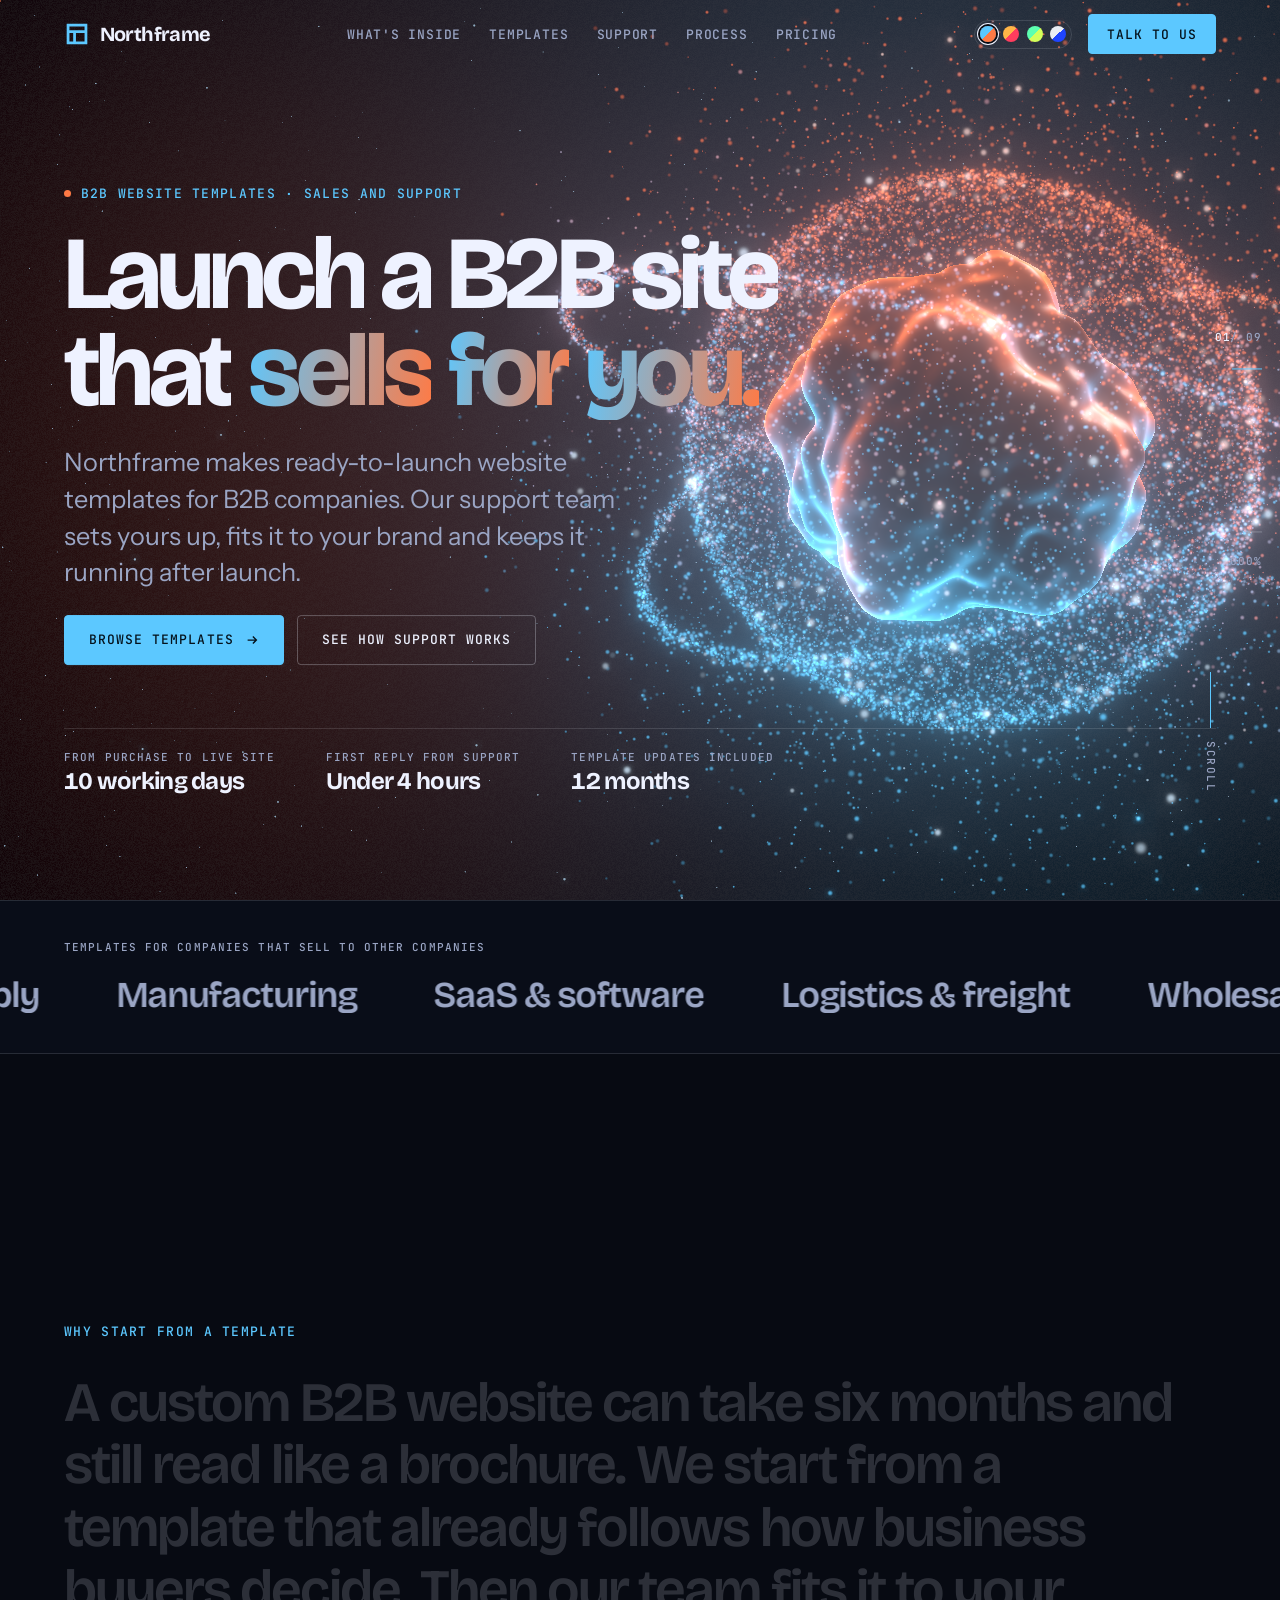
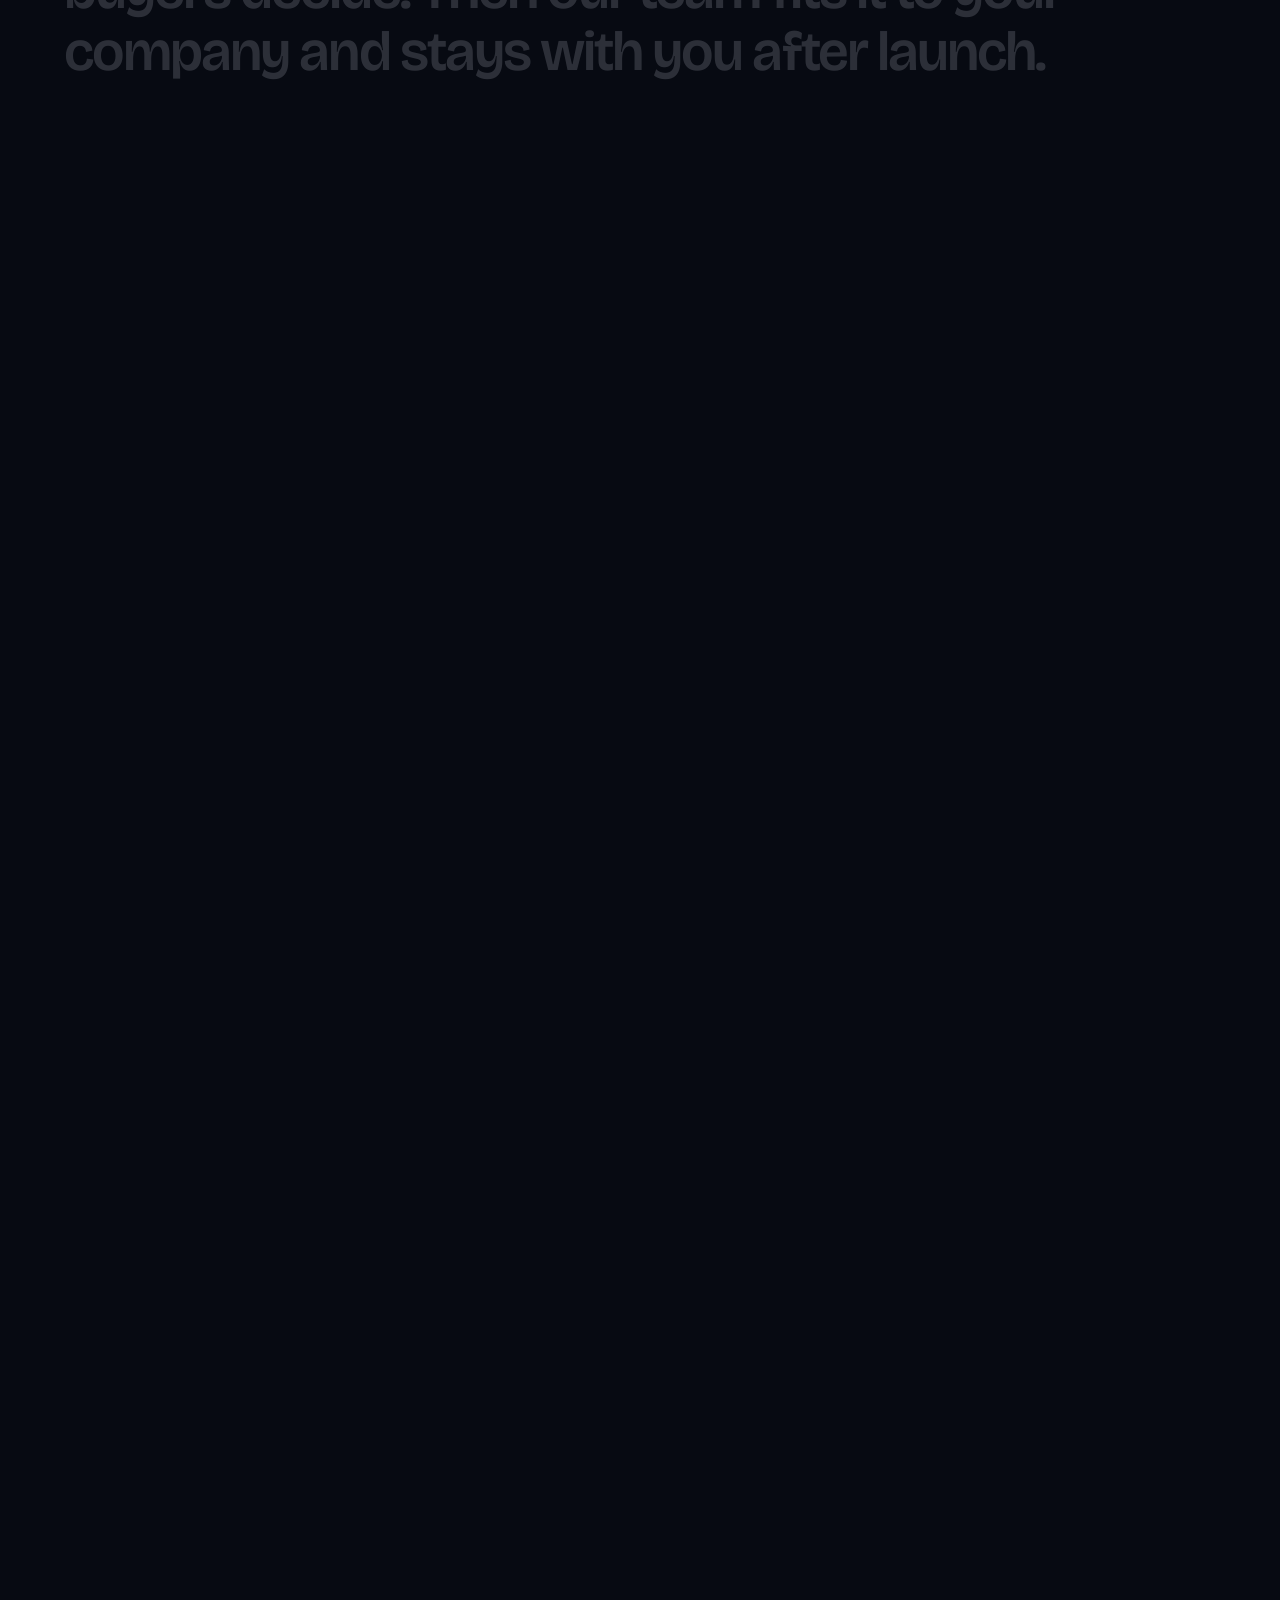
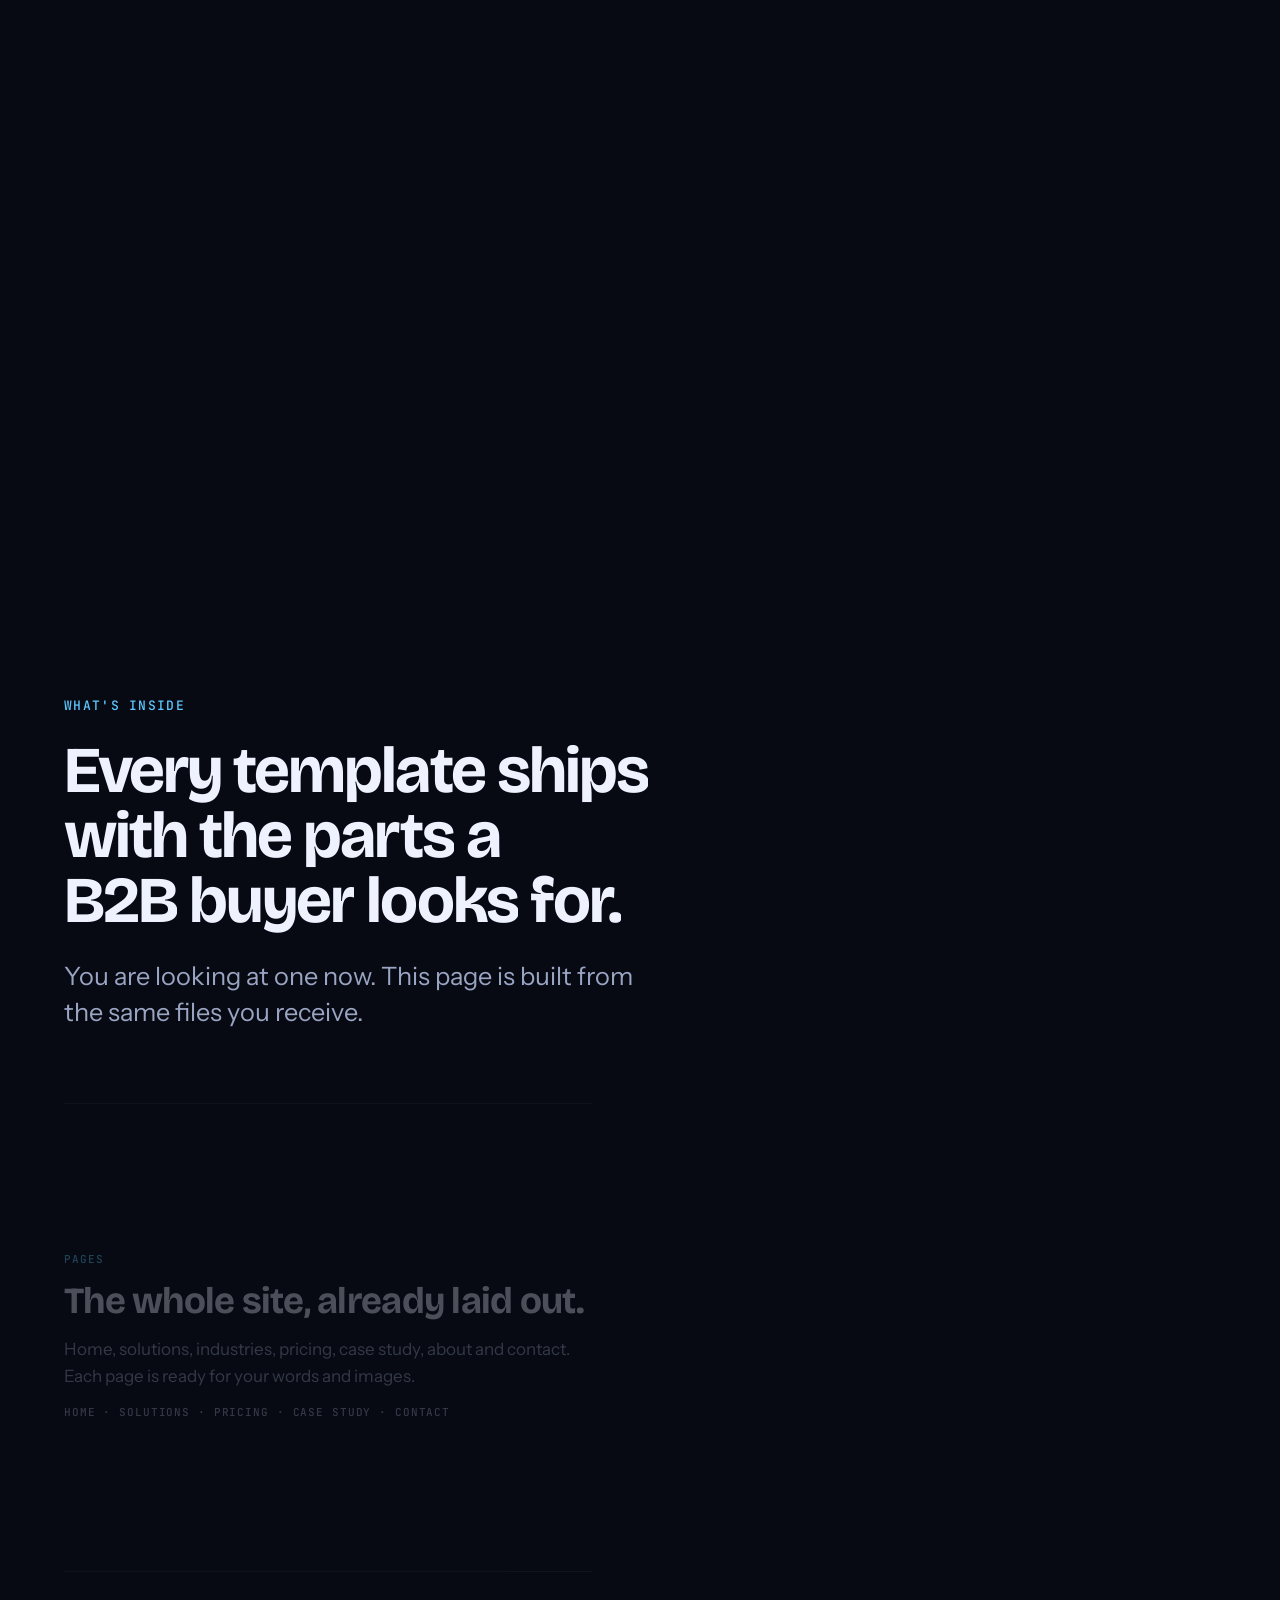
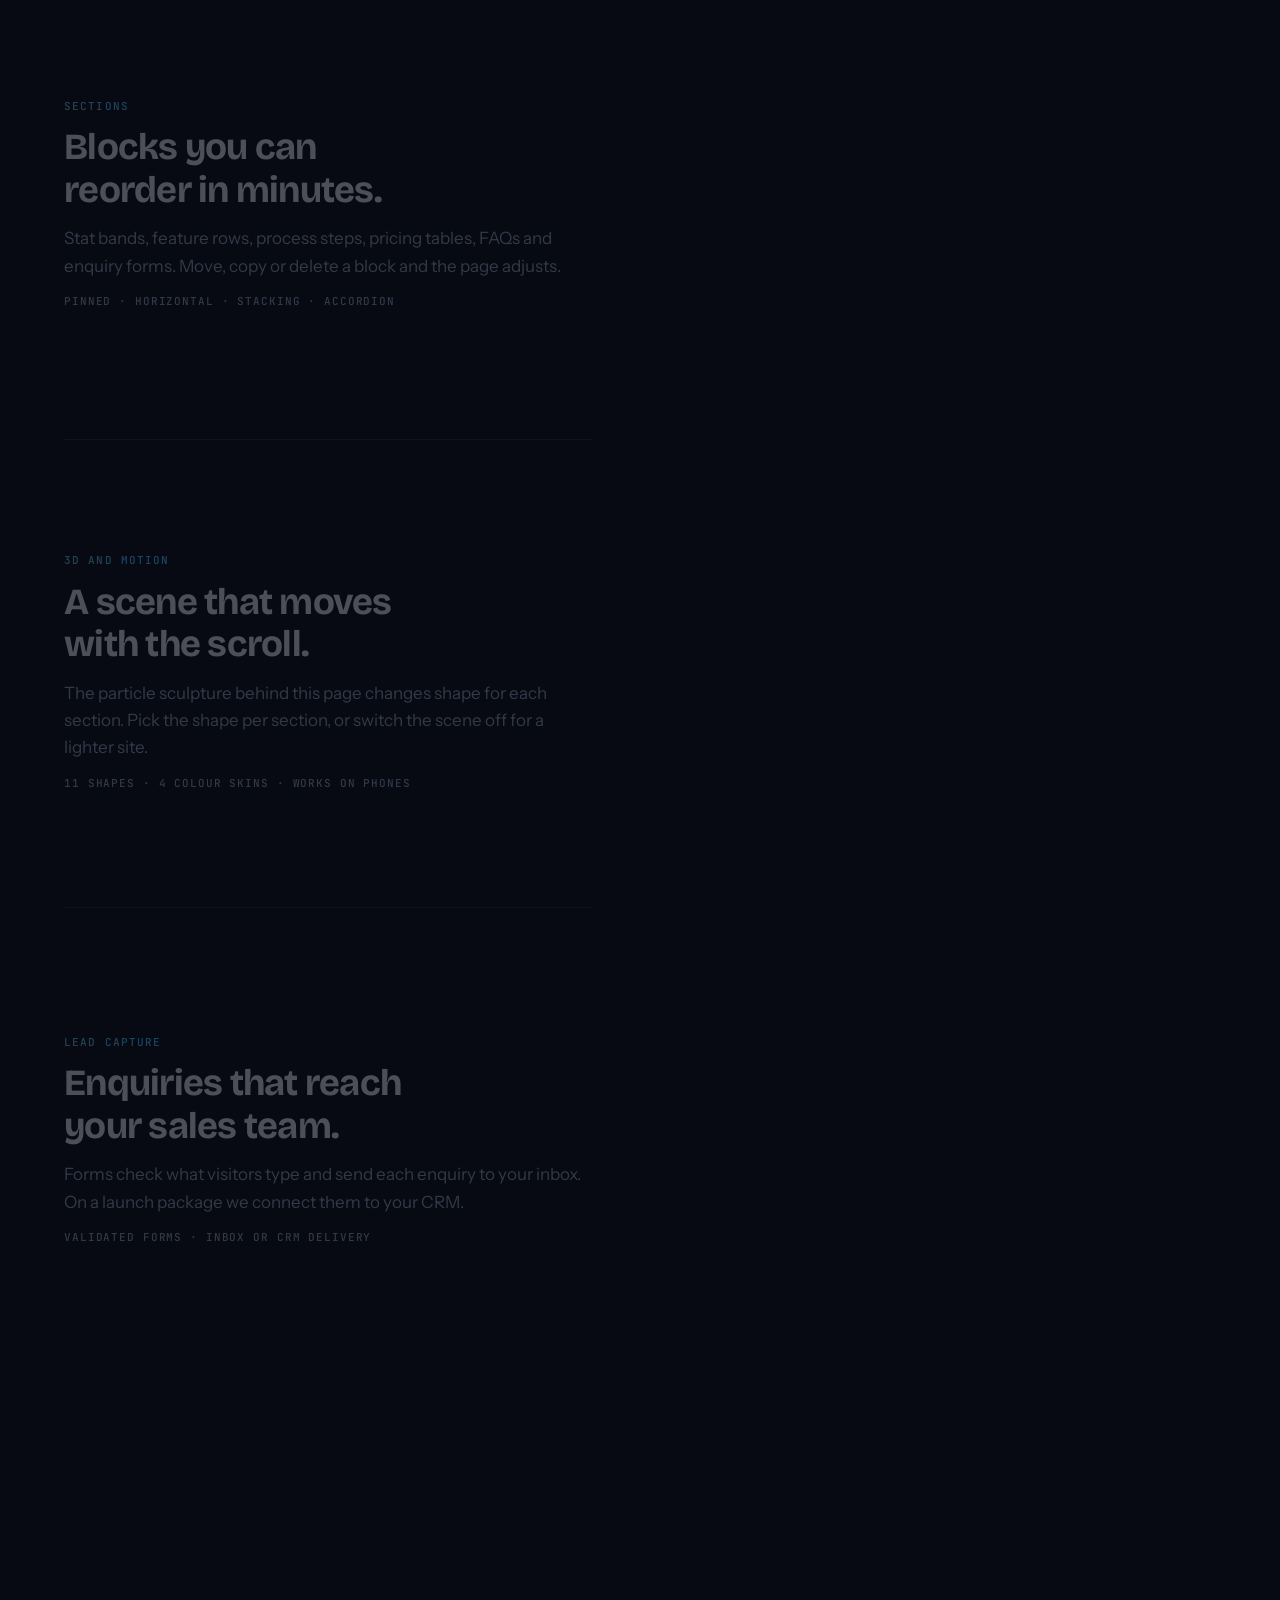
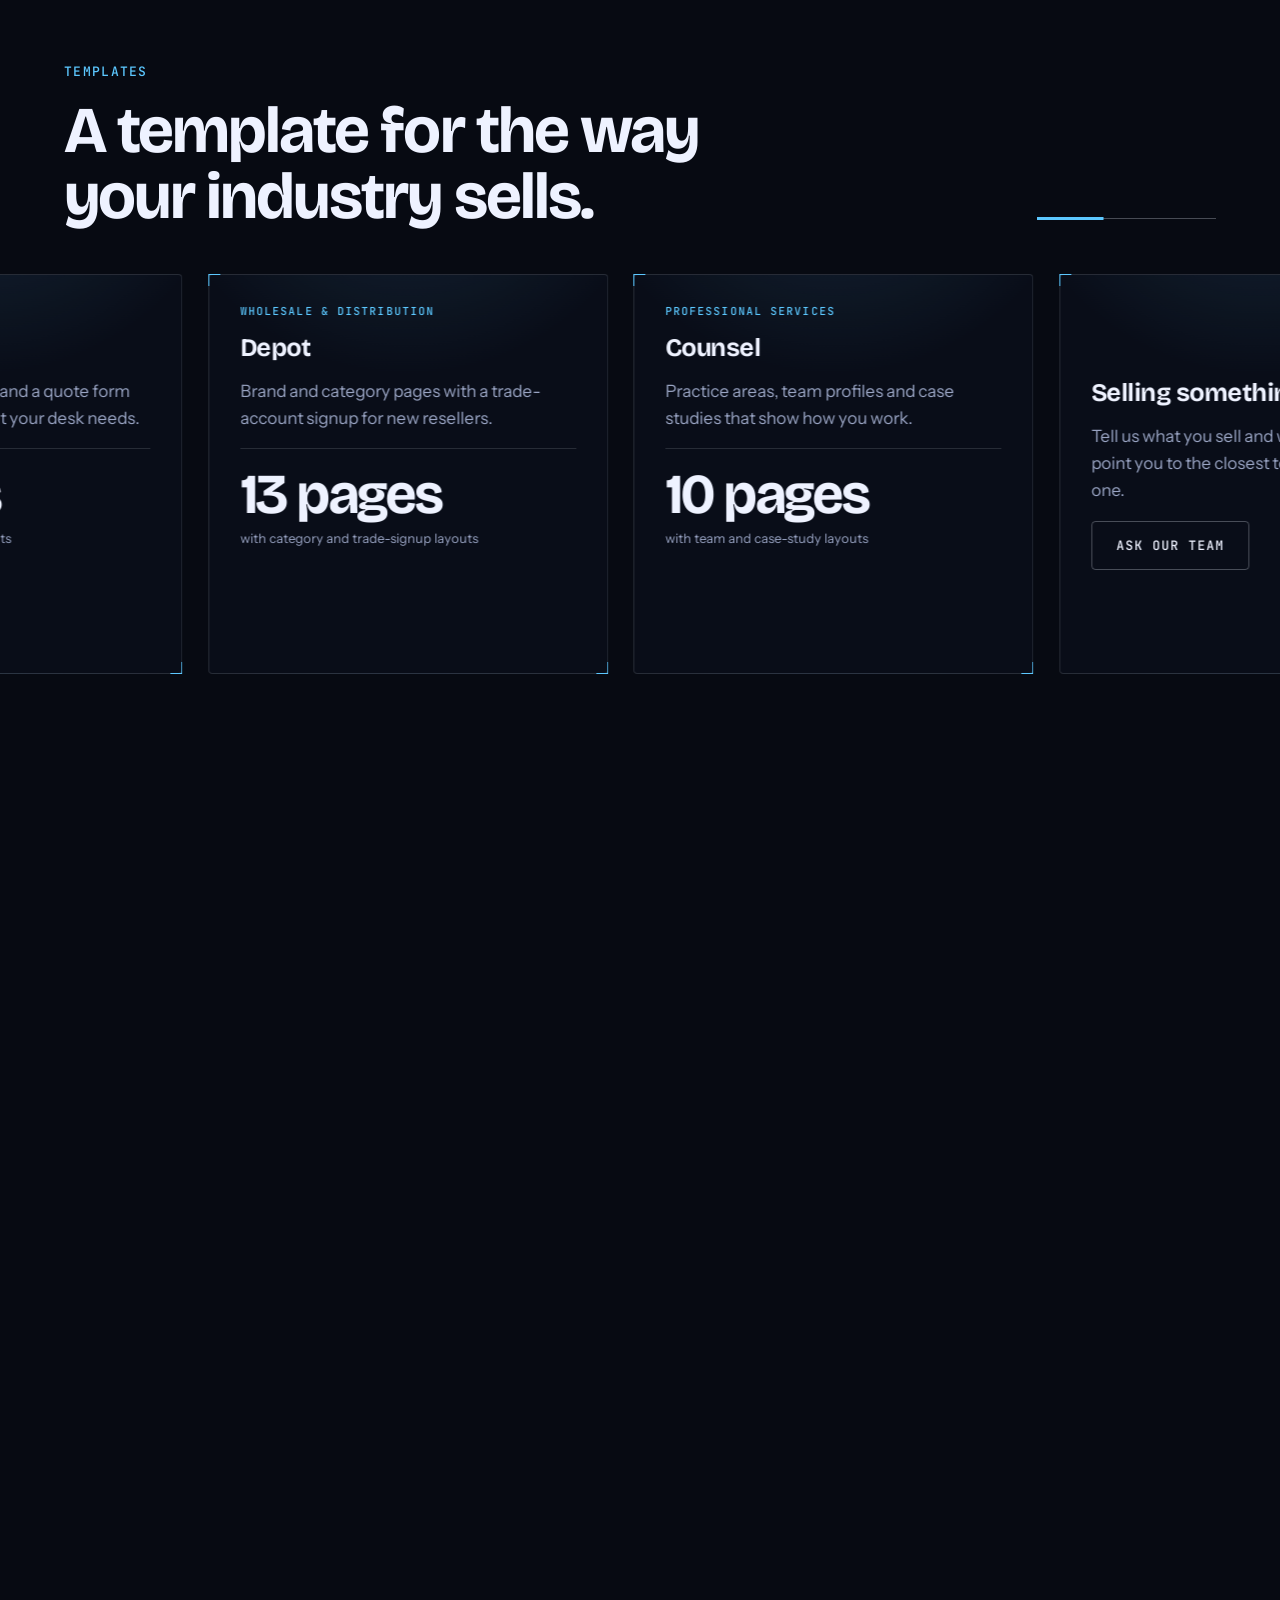
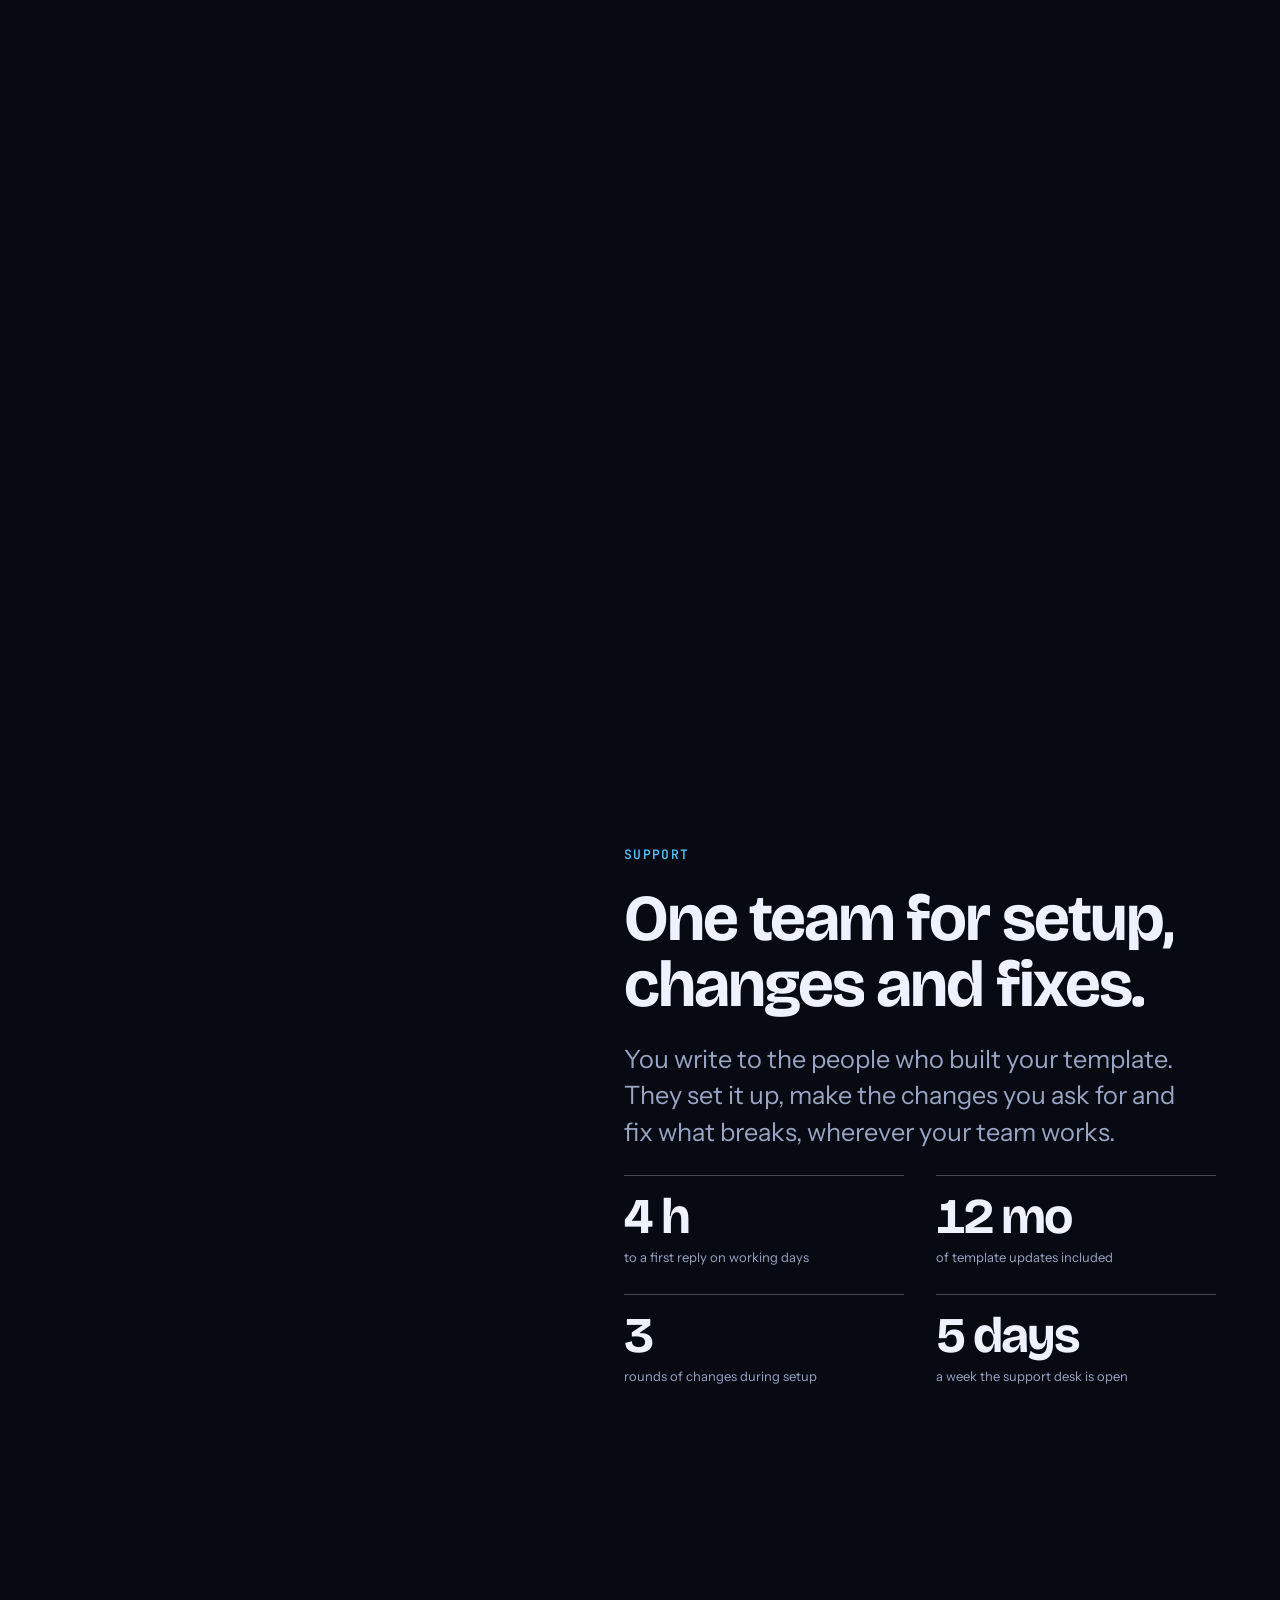
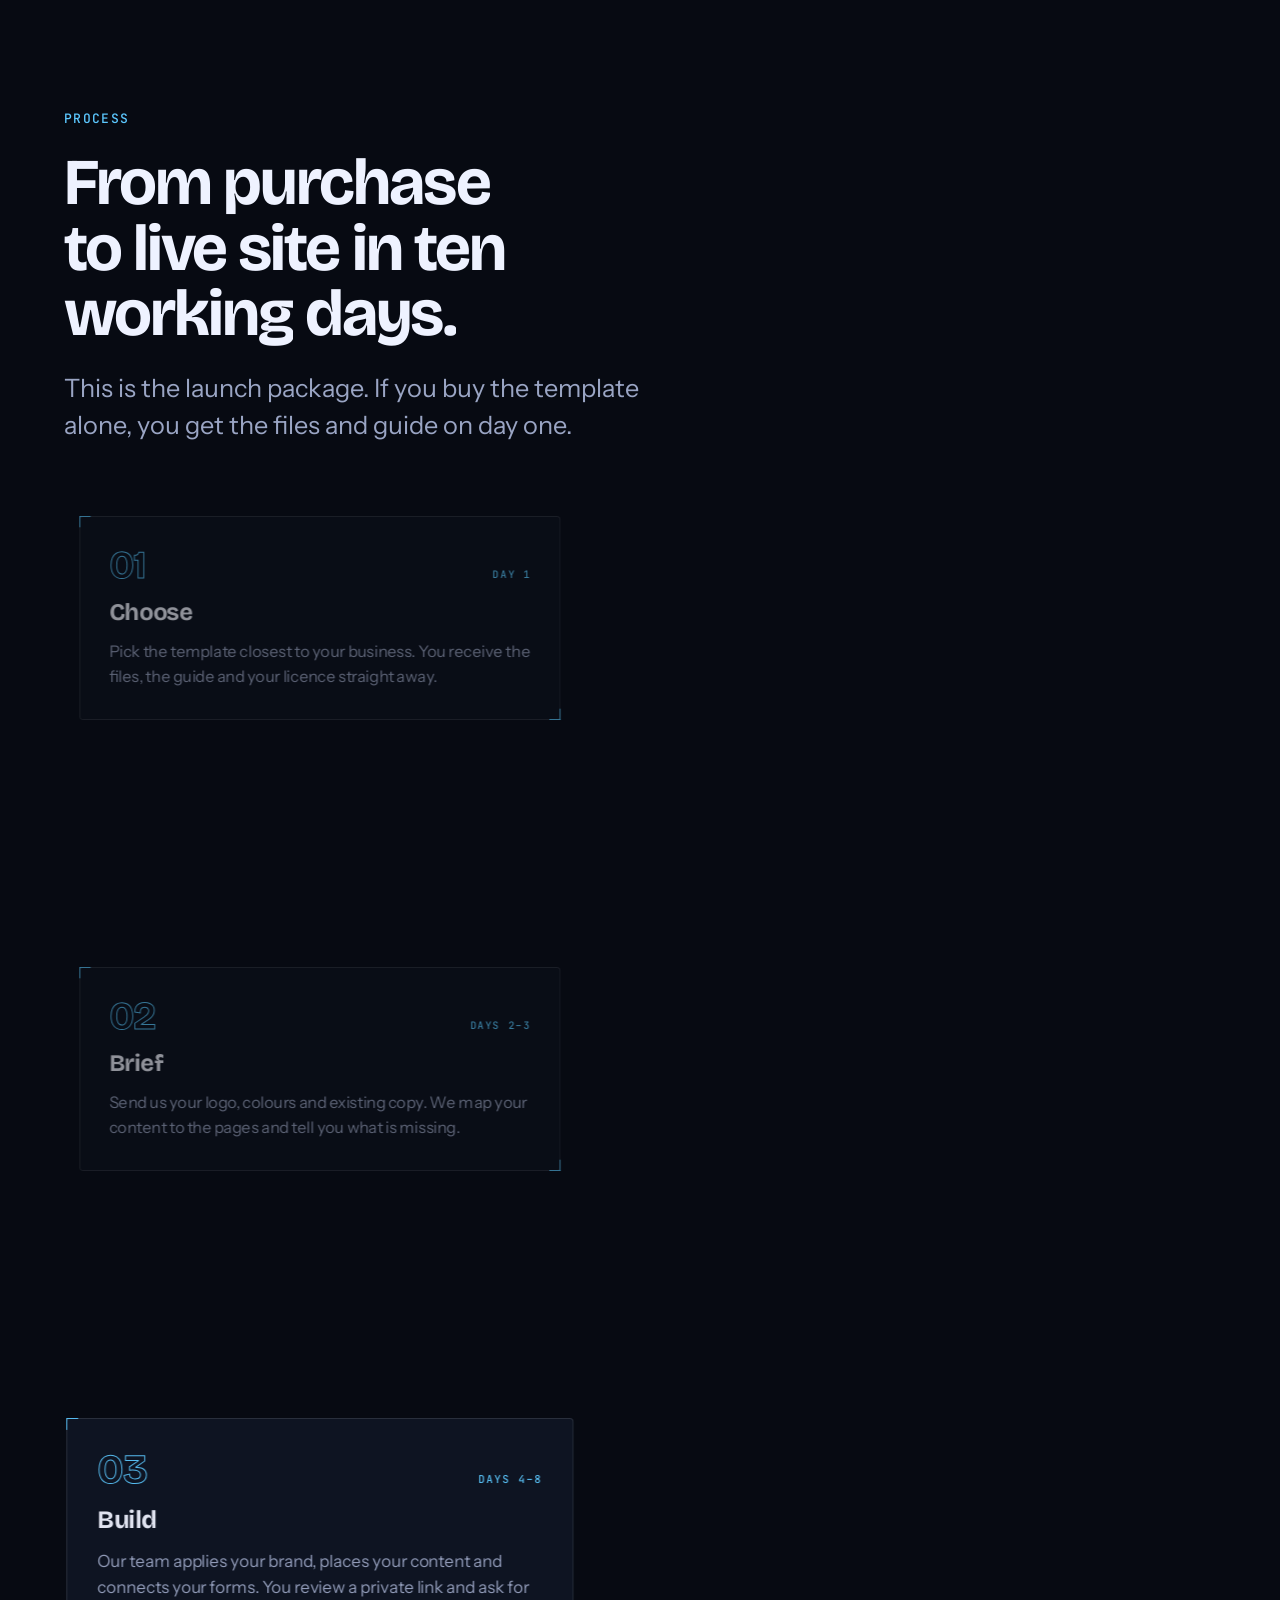
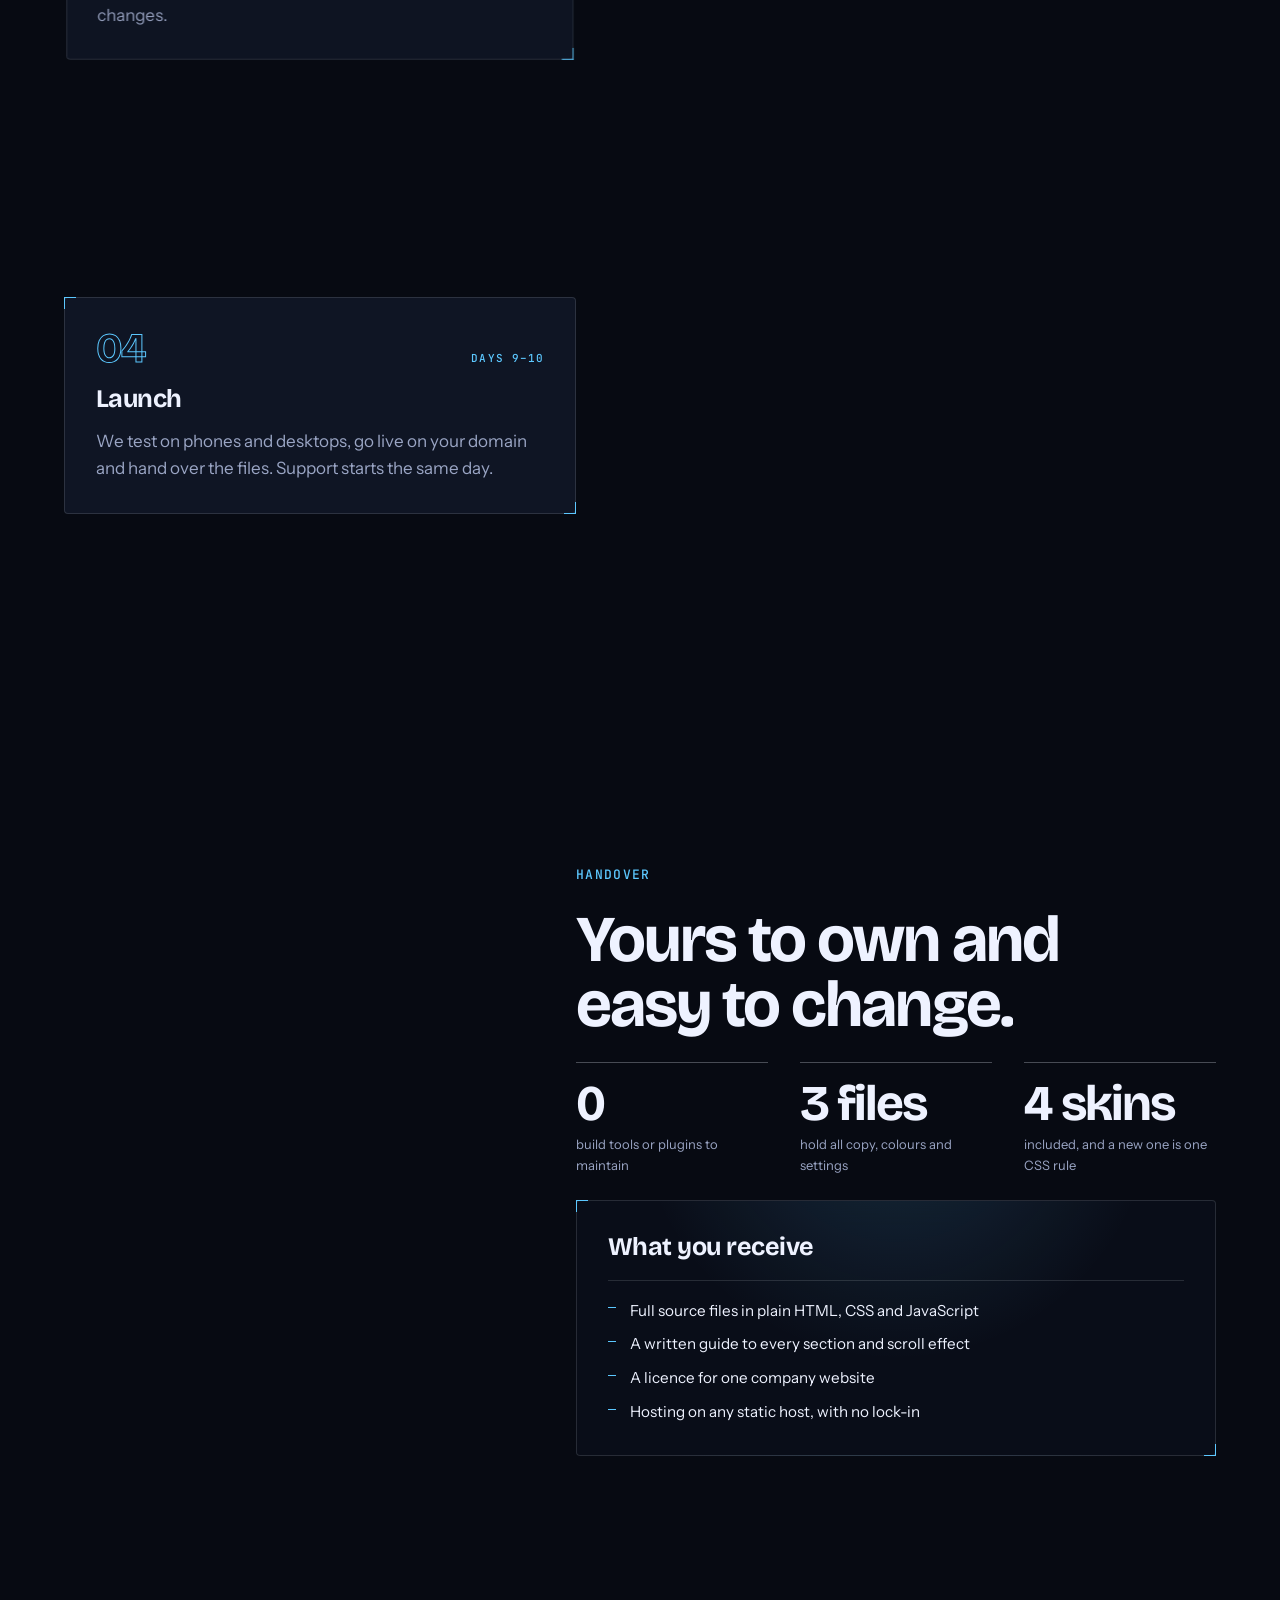
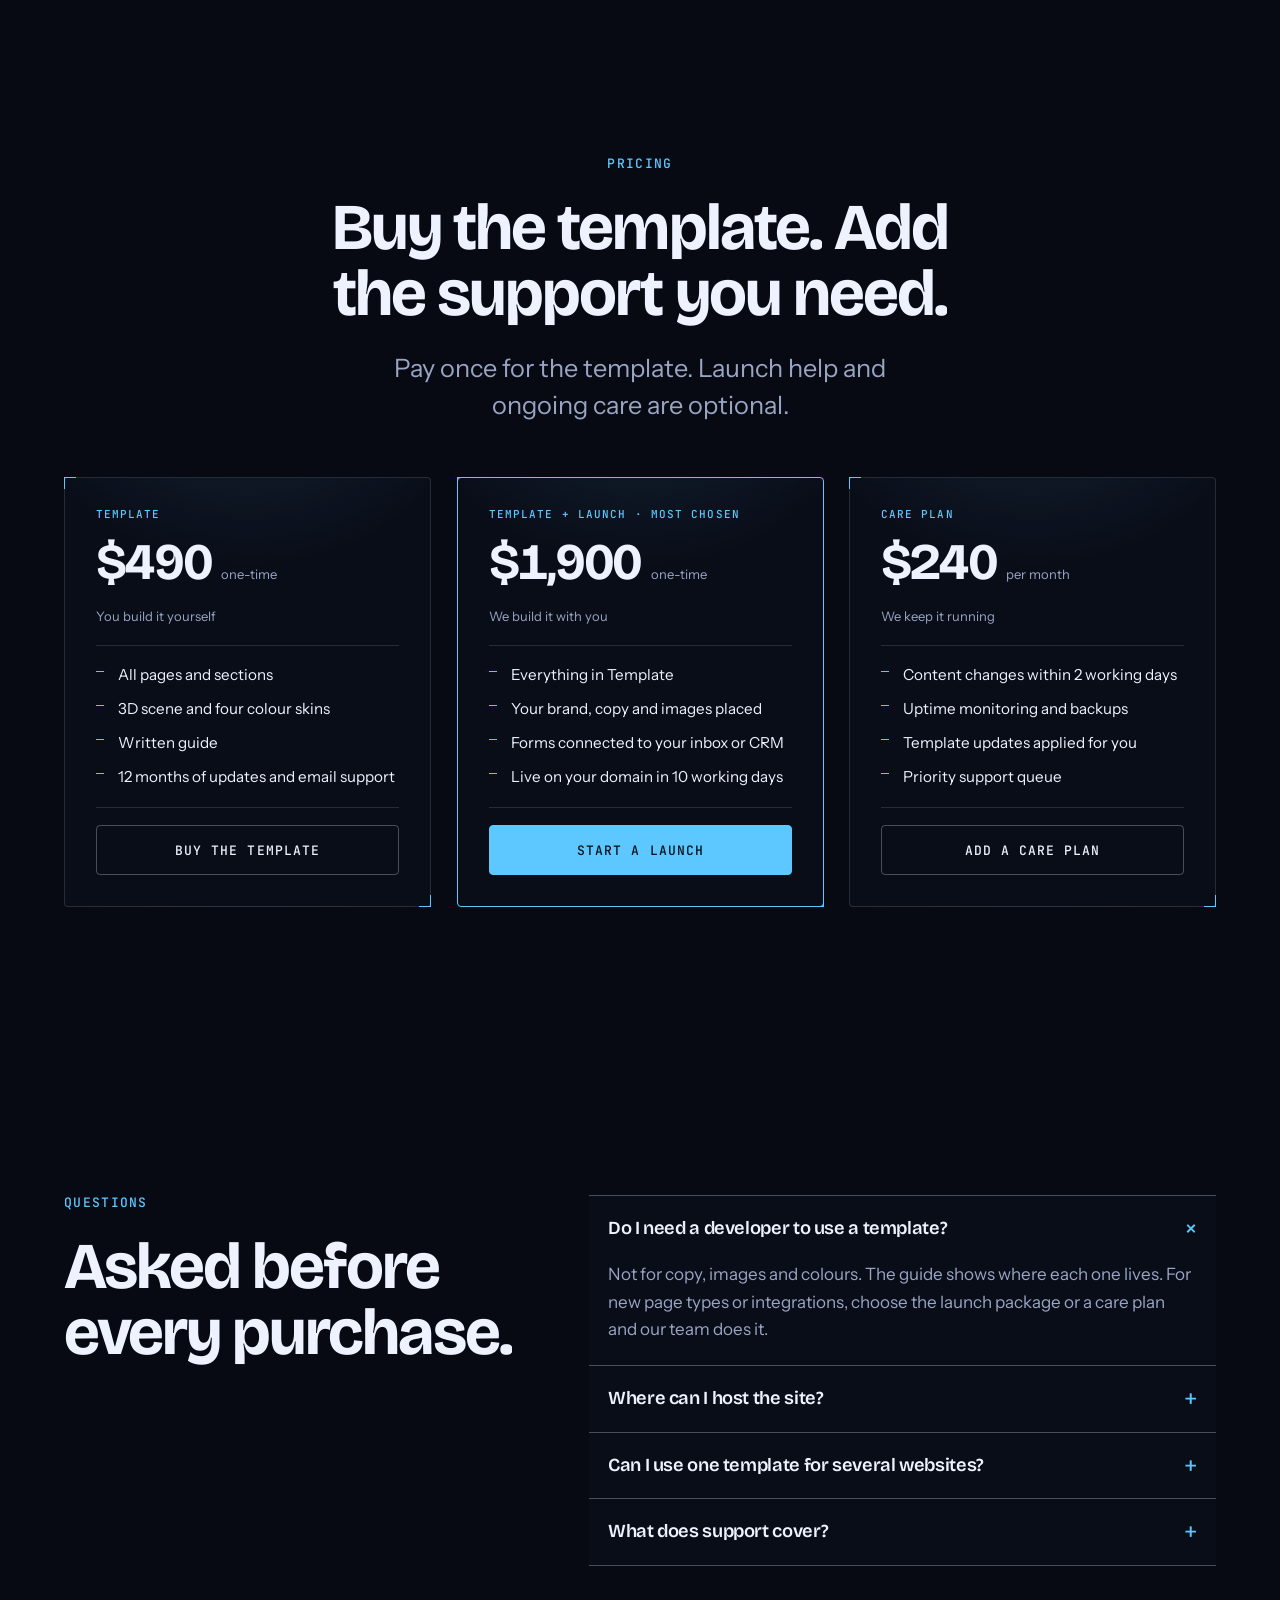
==== commit 2f844c55: "Rewrite template content for a B2B template sales and support business Replace the fictional supply-" ====
--- a/b2b-template/index.html
+++ b/b2b-template/index.html
@@ -3,10 +3,10 @@
 <head>
 <meta charset="utf-8">
 <meta name="viewport" content="width=device-width, initial-scale=1, viewport-fit=cover">
-<title>Kinetiq Supply Network</title>
-<meta name="description" content="Kinetiq connects suppliers, orders, freight and payments in one live network for industrial procurement teams.">
+<title>Northframe B2B Templates</title>
+<meta name="description" content="Ready-to-launch website templates for B2B companies, with a support team that sets them up, customises them and keeps them running.">
 <meta name="theme-color" content="#070a12">
-<link rel="icon" href="data:image/svg+xml,%3Csvg xmlns='http://www.w3.org/2000/svg' viewBox='0 0 32 32'%3E%3Cpath d='M6 4v24M6 16L24 4M12 12l14 16' fill='none' stroke='%235cc8ff' stroke-width='4' stroke-linecap='square'/%3E%3C/svg%3E">
+<link rel="icon" href="data:image/svg+xml,%3Csvg xmlns='http://www.w3.org/2000/svg' viewBox='0 0 32 32'%3E%3Cpath d='M5 5h22v22H5zM5 13h22M13 13v14' fill='none' stroke='%235cc8ff' stroke-width='4' stroke-linejoin='miter'/%3E%3C/svg%3E">
 <link rel="preconnect" href="https://fonts.googleapis.com">
 <link rel="preconnect" href="https://fonts.gstatic.com" crossorigin>
 <link rel="stylesheet" href="https://fonts.googleapis.com/css2?family=Bricolage+Grotesque:opsz,wght@12..96,500..800&family=Instrument+Sans:wght@400..600&family=JetBrains+Mono:wght@400;500&display=swap">
@@ -25,10 +25,10 @@
 <!-- ============ LOADER ============ -->
 <div class="loader" id="loader" aria-hidden="true">
   <div class="loader-mark">
-    <svg viewBox="0 0 32 32" width="40" height="40"><path d="M6 4v24M6 16L24 4M12 12l14 16" fill="none" stroke="currentColor" stroke-width="3" stroke-linecap="square"/></svg>
+    <svg viewBox="0 0 32 32" width="40" height="40"><path d="M5 5h22v22H5zM5 13h22M13 13v14" fill="none" stroke="currentColor" stroke-width="3" stroke-linejoin="miter"/></svg>
   </div>
   <div class="loader-bar"><i id="loader-fill"></i></div>
-  <div class="loader-row"><span>Connecting the network</span><span><b id="loader-num">0</b>%</span></div>
+  <div class="loader-row"><span>Loading the scene</span><span><b id="loader-num">0</b>%</span></div>
 </div>
 
 <!-- ============ 3D STAGE (one WebGL scene behind the whole page) ============ -->
@@ -37,16 +37,15 @@
 
 <!-- ============ CHROME ============ -->
 <header class="site-header" id="header">
-  <a class="brand" href="#top" aria-label="Kinetiq home">
-    <svg viewBox="0 0 32 32" width="26" height="26" aria-hidden="true"><path d="M6 4v24M6 16L24 4M12 12l14 16" fill="none" stroke="currentColor" stroke-width="3.4" stroke-linecap="square"/></svg>
-    <span data-brand>Kinetiq</span>
+  <a class="brand" href="#top" aria-label="Home">
+    <svg viewBox="0 0 32 32" width="26" height="26" aria-hidden="true"><path d="M5 5h22v22H5zM5 13h22M13 13v14" fill="none" stroke="currentColor" stroke-width="3.4" stroke-linejoin="miter"/></svg>
+    <span data-brand>Northframe</span>
   </a>
   <nav class="nav" id="nav" aria-label="Primary">
-    <a href="#platform">Platform</a>
-    <a href="#solutions">Solutions</a>
-    <a href="#network">Network</a>
+    <a href="#inside">What's inside</a>
+    <a href="#templates">Templates</a>
+    <a href="#support">Support</a>
     <a href="#process">Process</a>
-    <a href="#results">Results</a>
     <a href="#pricing">Pricing</a>
   </nav>
   <div class="header-tools">
@@ -56,7 +55,7 @@
       <button type="button" role="radio" data-skin-btn="circuit" aria-label="Circuit theme" aria-checked="false"></button>
       <button type="button" role="radio" data-skin-btn="paper" aria-label="Paper theme (light)" aria-checked="false"></button>
     </div>
-    <a class="btn btn-sm" href="#contact" data-magnetic><span>Book a demo</span></a>
+    <a class="btn btn-sm" href="#contact" data-magnetic><span>Talk to us</span></a>
     <button class="menu-btn" id="menu-btn" type="button" aria-expanded="false" aria-controls="nav" aria-label="Menu"><i></i><i></i></button>
   </div>
 </header>
@@ -74,29 +73,29 @@
   <section class="scene hero" id="top" data-shape="core" data-side="right" data-zoom="12" data-label="Intro">
     <div class="wrap" data-speed="-0.16">
       <div class="copy copy-wide">
-        <p class="eyebrow reveal"><i class="pulse"></i>B2B supply network for industry</p>
-        <h1 data-split>Supply chains that <span class="grad">move as one.</span></h1>
-        <p class="lede reveal">Kinetiq connects your suppliers, orders, freight and payments in one live network. Procurement teams stop chasing status and start steering it.</p>
+        <p class="eyebrow reveal"><i class="pulse"></i>B2B website templates · sales and support</p>
+        <h1 data-split>Launch a B2B site that <span class="grad">sells for you.</span></h1>
+        <p class="lede reveal"><span data-brand>Northframe</span> makes ready-to-launch website templates for B2B companies. Our support team sets yours up, fits it to your brand and keeps it running after launch.</p>
         <div class="cta-row reveal">
-          <a class="btn" href="#contact" data-magnetic><span>Book a demo</span><svg viewBox="0 0 16 16" width="14" height="14" aria-hidden="true"><path d="M3 8h10M9 4l4 4-4 4" fill="none" stroke="currentColor" stroke-width="1.6"/></svg></a>
-          <a class="btn ghost" href="#platform" data-magnetic><span>See the platform</span></a>
+          <a class="btn" href="#templates" data-magnetic><span>Browse templates</span><svg viewBox="0 0 16 16" width="14" height="14" aria-hidden="true"><path d="M3 8h10M9 4l4 4-4 4" fill="none" stroke="currentColor" stroke-width="1.6"/></svg></a>
+          <a class="btn ghost" href="#support" data-magnetic><span>See how support works</span></a>
         </div>
       </div>
       <dl class="hero-facts reveal">
-        <div><dt>Suppliers onboarded</dt><dd>4,200+</dd></div>
-        <div><dt>Median API response</dt><dd>38 ms</dd></div>
-        <div><dt>Uptime, last 12 months</dt><dd>99.98%</dd></div>
+        <div><dt>From purchase to live site</dt><dd>10 working days</dd></div>
+        <div><dt>First reply from support</dt><dd>Under 4 hours</dd></div>
+        <div><dt>Template updates included</dt><dd>12 months</dd></div>
       </dl>
     </div>
     <div class="scroll-hint" aria-hidden="true"><i></i><span>Scroll</span></div>
   </section>
 
-  <!-- ============ LOGO MARQUEE (reacts to scroll speed) ============ -->
-  <section class="marquee-band" aria-label="Customers">
-    <p class="marquee-label">Procurement teams that run on Kinetiq</p>
+  <!-- ============ INDUSTRY MARQUEE (reacts to scroll speed) ============ -->
+  <section class="marquee-band" aria-label="Industries we build for">
+    <p class="marquee-label">Templates for companies that sell to other companies</p>
     <div class="marquee" data-marquee="1">
       <div class="marquee-track">
-        <span>Northwind</span><span>Altamira Steel</span><span>Voltrex</span><span>Halden &amp; Co</span><span>Pacifica Freight</span><span>Oriel Systems</span><span>Brandt Werke</span><span>Kestrel Foods</span><span>Monolith</span><span>Sumida Tools</span>
+        <span>Manufacturing</span><span>SaaS &amp; software</span><span>Logistics &amp; freight</span><span>Wholesale</span><span>Industrial services</span><span>Professional services</span><span>Energy</span><span>Fintech</span><span>Construction supply</span><span>Medical supply</span>
       </div>
     </div>
   </section>
@@ -105,111 +104,111 @@
   <section class="scene pinned manifesto" id="why" data-shape="galaxy" data-side="center" data-zoom="12" data-dim="0.5" data-label="Why" data-pin>
     <div class="pin">
       <div class="wrap">
-        <p class="eyebrow">Why we built it</p>
-        <p class="scrub-text" data-scrub-words>Every purchase order touches a dozen systems and twice as many inboxes. We built one shared record for all of it. Buyers, suppliers and carriers see the same order at the same moment, and act on it together.</p>
-      </div>
-    </div>
-  </section>
-
-  <!-- ============ 03 · PLATFORM (tall section, rows focus one at a time) ============ -->
-  <section class="scene platform" id="platform" data-shape="lattice" data-side="right" data-zoom="12.5" data-label="Platform">
+        <p class="eyebrow">Why start from a template</p>
+        <p class="scrub-text" data-scrub-words>A custom B2B website can take six months and still read like a brochure. We start from a template that already follows how business buyers decide. Then our team fits it to your company and stays with you after launch.</p>
+      </div>
+    </div>
+  </section>
+
+  <!-- ============ 03 · WHAT'S INSIDE (tall section, rows focus one at a time) ============ -->
+  <section class="scene platform" id="inside" data-shape="lattice" data-side="right" data-zoom="12.5" data-label="Inside">
     <div class="wrap">
       <div class="copy">
-        <p class="eyebrow reveal">Platform</p>
-        <h2 data-split>Four modules. One record of every order.</h2>
-        <p class="lede reveal">Start with the module that hurts most today. Each one works alone, and they share the same data when you add the next.</p>
+        <p class="eyebrow reveal">What's inside</p>
+        <h2 data-split>Every template ships with the parts a B2B buyer looks for.</h2>
+        <p class="lede reveal">You are looking at one now. This page is built from the same files you receive.</p>
       </div>
       <ul class="features" data-focus-list>
         <li class="feature">
-          <span class="tag">Source</span>
-          <h3>Qualify a supplier once.</h3>
-          <p>Certificates, audits and price lists stay current in one profile. Expiry alerts reach the supplier before they reach you.</p>
-          <span class="feature-meta">ISO 9001 · REACH · RoHS tracking built in</span>
+          <span class="tag">Pages</span>
+          <h3>The whole site, already laid out.</h3>
+          <p>Home, solutions, industries, pricing, case study, about and contact. Each page is ready for your words and images.</p>
+          <span class="feature-meta">Home · Solutions · Pricing · Case study · Contact</span>
         </li>
         <li class="feature">
-          <span class="tag">Order</span>
-          <h3>Purchase orders that confirm themselves.</h3>
-          <p>POs, confirmations and change requests sync both ways with your ERP. Suppliers answer from a link, with no portal login to forget.</p>
-          <span class="feature-meta">SAP · Oracle · Dynamics 365 · NetSuite</span>
+          <span class="tag">Sections</span>
+          <h3>Blocks you can reorder in minutes.</h3>
+          <p>Stat bands, feature rows, process steps, pricing tables, FAQs and enquiry forms. Move, copy or delete a block and the page adjusts.</p>
+          <span class="feature-meta">Pinned · Horizontal · Stacking · Accordion</span>
         </li>
         <li class="feature">
-          <span class="tag">Move</span>
-          <h3>Know about the delay first.</h3>
-          <p>Book freight against the order, follow every leg, and get a new ETA the moment a vessel or truck slips.</p>
-          <span class="feature-meta">61 carriers · ocean, air, road and rail</span>
+          <span class="tag">3D and motion</span>
+          <h3>A scene that moves with the scroll.</h3>
+          <p>The particle sculpture behind this page changes shape for each section. Pick the shape per section, or switch the scene off for a lighter site.</p>
+          <span class="feature-meta">11 shapes · 4 colour skins · works on phones</span>
         </li>
         <li class="feature">
-          <span class="tag">Settle</span>
-          <h3>Invoices that match without a touch.</h3>
-          <p>Three-way match runs on receipt. Clean invoices go straight to payment on the terms you set, and exceptions land with the right buyer.</p>
-          <span class="feature-meta">PO · goods receipt · invoice</span>
+          <span class="tag">Lead capture</span>
+          <h3>Enquiries that reach your sales team.</h3>
+          <p>Forms check what visitors type and send each enquiry to your inbox. On a launch package we connect them to your CRM.</p>
+          <span class="feature-meta">Validated forms · inbox or CRM delivery</span>
         </li>
       </ul>
     </div>
   </section>
 
-  <!-- ============ 04 · SOLUTIONS (pinned horizontal scroll) ============ -->
-  <section class="scene pinned hscroll" id="solutions" data-shape="torus" data-side="center" data-zoom="11" data-dim="0.5" data-label="Solutions" data-hscroll>
+  <!-- ============ 04 · TEMPLATES (pinned horizontal scroll) ============ -->
+  <section class="scene pinned hscroll" id="templates" data-shape="torus" data-side="center" data-zoom="11" data-dim="0.5" data-label="Templates" data-hscroll>
     <div class="pin">
       <div class="wrap hscroll-head">
         <div>
-          <p class="eyebrow">Solutions</p>
-          <h2>Built for the industries that build things.</h2>
+          <p class="eyebrow">Templates</p>
+          <h2>A template for the way your industry sells.</h2>
         </div>
         <div class="hscroll-meter" aria-hidden="true"><i data-hscroll-bar></i></div>
       </div>
       <div class="hscroll-track" data-hscroll-track>
         <article class="card sol-card" data-tilt>
           <span class="tag">Manufacturing</span>
-          <h3>Keep the line running.</h3>
-          <p>See every open component order against your production plan and catch shortages weeks out.</p>
-          <div class="sol-stat"><strong>31%</strong><span>lower expedite cost</span></div>
+          <h3>Forge</h3>
+          <p>Product lines, spec sheets and a distributor finder, for buyers who compare on the detail.</p>
+          <div class="sol-stat"><strong>14 pages</strong><span>with spec-sheet and catalogue layouts</span></div>
+        </article>
+        <article class="card sol-card" data-tilt>
+          <span class="tag">SaaS &amp; software</span>
+          <h3>Stack</h3>
+          <p>Feature tours, integration lists and a pricing table that leads to a demo request.</p>
+          <div class="sol-stat"><strong>12 pages</strong><span>with pricing and changelog layouts</span></div>
+        </article>
+        <article class="card sol-card" data-tilt>
+          <span class="tag">Logistics &amp; freight</span>
+          <h3>Relay</h3>
+          <p>Service lanes, coverage and a quote form that asks for exactly what your desk needs.</p>
+          <div class="sol-stat"><strong>11 pages</strong><span>with coverage and quote layouts</span></div>
         </article>
         <article class="card sol-card" data-tilt>
           <span class="tag">Wholesale &amp; distribution</span>
-          <h3>Turn stock faster.</h3>
-          <p>Replenishment orders raise themselves from live sell-through, and suppliers confirm in hours.</p>
-          <div class="sol-stat"><strong>2.4×</strong><span>faster supplier confirmation</span></div>
-        </article>
-        <article class="card sol-card" data-tilt>
-          <span class="tag">Construction supply</span>
-          <h3>Deliver to the site, on the day.</h3>
-          <p>Schedule drops by project phase and reroute a load when the pour date moves.</p>
-          <div class="sol-stat"><strong>96%</strong><span>on-time site delivery</span></div>
-        </article>
-        <article class="card sol-card" data-tilt>
-          <span class="tag">Food &amp; beverage</span>
-          <h3>Trace every lot.</h3>
-          <p>Batch numbers and temperature logs travel with the order from grower to dock.</p>
-          <div class="sol-stat"><strong>4 min</strong><span>to trace a lot end to end</span></div>
-        </article>
-        <article class="card sol-card" data-tilt>
-          <span class="tag">Energy &amp; utilities</span>
-          <h3>Plan long-lead parts.</h3>
-          <p>Track transformers, turbines and cable through 40-week lead times with milestone alerts.</p>
-          <div class="sol-stat"><strong>40 wk</strong><span>lead times kept in view</span></div>
+          <h3>Depot</h3>
+          <p>Brand and category pages with a trade-account signup for new resellers.</p>
+          <div class="sol-stat"><strong>13 pages</strong><span>with category and trade-signup layouts</span></div>
+        </article>
+        <article class="card sol-card" data-tilt>
+          <span class="tag">Professional services</span>
+          <h3>Counsel</h3>
+          <p>Practice areas, team profiles and case studies that show how you work.</p>
+          <div class="sol-stat"><strong>10 pages</strong><span>with team and case-study layouts</span></div>
         </article>
         <article class="card sol-card sol-card-cta">
-          <h3>Working in another sector?</h3>
-          <p>If you buy physical goods from more than a handful of suppliers, Kinetiq will fit.</p>
-          <a class="btn ghost" href="#contact"><span>Talk to our team</span></a>
-        </article>
-      </div>
-    </div>
-  </section>
-
-  <!-- ============ 05 · NETWORK ============ -->
-  <section class="scene network" id="network" data-shape="globe" data-side="left" data-zoom="12.5" data-dim="0.6" data-label="Network">
+          <h3>Selling something else?</h3>
+          <p>Tell us what you sell and who buys it. We will point you to the closest template or adapt one.</p>
+          <a class="btn ghost" href="#contact"><span>Ask our team</span></a>
+        </article>
+      </div>
+    </div>
+  </section>
+
+  <!-- ============ 05 · SUPPORT ============ -->
+  <section class="scene network" id="support" data-shape="globe" data-side="left" data-zoom="12.5" data-dim="0.6" data-label="Support">
     <div class="wrap">
       <div class="copy right">
-        <p class="eyebrow reveal">Network</p>
-        <h2 data-split>One network across 140 countries.</h2>
-        <p class="lede reveal">Your supplier in Gdańsk, your forwarder in Rotterdam and your plant in Monterrey work from the same order. Nothing is re-keyed and nothing arrives by fax.</p>
+        <p class="eyebrow reveal">Support</p>
+        <h2 data-split>One team for setup, changes and fixes.</h2>
+        <p class="lede reveal">You write to the people who built your template. They set it up, make the changes you ask for and fix what breaks, wherever your team works.</p>
         <div class="stats reveal">
-          <div class="stat"><strong><span data-count="4200" data-suffix="+">4,200+</span></strong><span>suppliers connected</span></div>
-          <div class="stat"><strong><span data-count="140">140</span></strong><span>countries served</span></div>
-          <div class="stat"><strong><span data-count="61">61</span></strong><span>carriers integrated</span></div>
-          <div class="stat"><strong><span data-count="18" data-prefix="€" data-suffix="bn">€18bn</span></strong><span>order value routed a year</span></div>
+          <div class="stat"><strong><span data-count="4" data-suffix=" h">4 h</span></strong><span>to a first reply on working days</span></div>
+          <div class="stat"><strong><span data-count="12" data-suffix=" mo">12 mo</span></strong><span>of template updates included</span></div>
+          <div class="stat"><strong><span data-count="3">3</span></strong><span>rounds of changes during setup</span></div>
+          <div class="stat"><strong><span data-count="5" data-suffix=" days">5 days</span></strong><span>a week the support desk is open</span></div>
         </div>
       </div>
     </div>
@@ -220,49 +219,54 @@
     <div class="wrap">
       <div class="copy">
         <p class="eyebrow reveal">Process</p>
-        <h2 data-split>Live in six weeks, not six quarters.</h2>
-        <p class="lede reveal">One implementation lead stays with you from kickoff to go-live. Here is what the six weeks look like.</p>
+        <h2 data-split>From purchase to live site in ten working days.</h2>
+        <p class="lede reveal">This is the launch package. If you buy the template alone, you get the files and guide on day one.</p>
       </div>
       <ol class="stack" data-stack>
         <li class="card stack-card" style="--i:0">
-          <div class="stack-top"><span class="step-no">01</span><span class="tag">Week 1</span></div>
-          <h3>Connect</h3>
-          <p>We link your ERP through a certified connector and import open orders, suppliers and items. Nothing changes for your team yet.</p>
+          <div class="stack-top"><span class="step-no">01</span><span class="tag">Day 1</span></div>
+          <h3>Choose</h3>
+          <p>Pick the template closest to your business. You receive the files, the guide and your licence straight away.</p>
         </li>
         <li class="card stack-card" style="--i:1">
-          <div class="stack-top"><span class="step-no">02</span><span class="tag">Weeks 2–3</span></div>
-          <h3>Invite</h3>
-          <p>Suppliers join from an emailed link in under five minutes. We run the outreach and chase the stragglers for you.</p>
+          <div class="stack-top"><span class="step-no">02</span><span class="tag">Days 2–3</span></div>
+          <h3>Brief</h3>
+          <p>Send us your logo, colours and existing copy. We map your content to the pages and tell you what is missing.</p>
         </li>
         <li class="card stack-card" style="--i:2">
-          <div class="stack-top"><span class="step-no">03</span><span class="tag">Weeks 4–5</span></div>
-          <h3>Automate</h3>
-          <p>Together we set the rules: who approves what, which changes confirm themselves, and when a late order becomes an alert.</p>
+          <div class="stack-top"><span class="step-no">03</span><span class="tag">Days 4–8</span></div>
+          <h3>Build</h3>
+          <p>Our team applies your brand, places your content and connects your forms. You review a private link and ask for changes.</p>
         </li>
         <li class="card stack-card" style="--i:3">
-          <div class="stack-top"><span class="step-no">04</span><span class="tag">Week 6</span></div>
-          <h3>Steer</h3>
-          <p>Go live with dashboards for spend, lead time and supplier performance. Your lead stays on call for the first 90 days.</p>
+          <div class="stack-top"><span class="step-no">04</span><span class="tag">Days 9–10</span></div>
+          <h3>Launch</h3>
+          <p>We test on phones and desktops, go live on your domain and hand over the files. Support starts the same day.</p>
         </li>
       </ol>
     </div>
   </section>
 
-  <!-- ============ 07 · RESULTS ============ -->
-  <section class="scene results" id="results" data-shape="bars" data-side="left" data-zoom="12.5" data-label="Results">
+  <!-- ============ 07 · HANDOVER ============ -->
+  <section class="scene results" id="handover" data-shape="bars" data-side="left" data-zoom="12.5" data-label="Handover">
     <div class="wrap">
       <div class="copy right">
-        <p class="eyebrow reveal">Results</p>
-        <h2 data-split>What customers measure after a year.</h2>
+        <p class="eyebrow reveal">Handover</p>
+        <h2 data-split>Yours to own and easy to change.</h2>
         <div class="stats stats-big reveal">
-          <div class="stat"><strong><span data-count="31" data-suffix="%">31%</span></strong><span>lower expedite cost</span></div>
-          <div class="stat"><strong><span data-count="4.6" data-dec="1">4.6</span> days</strong><span>faster from order to ship</span></div>
-          <div class="stat"><strong><span data-count="92" data-suffix="%">92%</span></strong><span>of invoices matched without a touch</span></div>
-        </div>
-        <figure class="card quote reveal" data-tilt>
-          <blockquote>“We used to find out about a late shipment when the line stopped. Now we know eleven days earlier, on average, and we have options.”</blockquote>
-          <figcaption><b>Ingrid Solberg</b><span>Head of Procurement, Brandt Werke</span></figcaption>
-        </figure>
+          <div class="stat"><strong><span data-count="0">0</span></strong><span>build tools or plugins to maintain</span></div>
+          <div class="stat"><strong><span data-count="3">3</span> files</strong><span>hold all copy, colours and settings</span></div>
+          <div class="stat"><strong><span data-count="4">4</span> skins</strong><span>included, and a new one is one CSS rule</span></div>
+        </div>
+        <div class="card included reveal" data-tilt>
+          <h3>What you receive</h3>
+          <ul class="checklist">
+            <li>Full source files in plain HTML, CSS and JavaScript</li>
+            <li>A written guide to every section and scroll effect</li>
+            <li>A licence for one company website</li>
+            <li>Hosting on any static host, with no lock-in</li>
+          </ul>
+        </div>
       </div>
     </div>
   </section>
@@ -273,34 +277,30 @@
       <div class="wrap">
         <div class="copy copy-center">
           <p class="eyebrow reveal">Pricing</p>
-          <h2 data-split>Priced by order volume, never by seat.</h2>
-          <p class="lede reveal">Invite every buyer, planner and supplier. You pay for the orders that flow through.</p>
-          <div class="bill-toggle reveal" role="group" aria-label="Billing period">
-            <button type="button" class="on" data-bill="m" aria-pressed="true">Monthly</button>
-            <button type="button" data-bill="y" aria-pressed="false">Annual <em>save 15%</em></button>
-          </div>
+          <h2 data-split>Buy the template. Add the support you need.</h2>
+          <p class="lede reveal">Pay once for the template. Launch help and ongoing care are optional.</p>
         </div>
         <div class="plans">
           <article class="card plan reveal" data-tilt>
-            <span class="tag">Launch</span>
-            <p class="plan-price"><strong data-price-m="€1,900" data-price-y="€1,615">€1,900</strong><span>per month</span></p>
-            <p class="plan-for">Up to 2,000 orders a month</p>
-            <ul><li>Source and Order modules</li><li>One ERP connector</li><li>Unlimited users and suppliers</li><li>Email support</li></ul>
-            <a class="btn ghost" href="#contact"><span>Start with Launch</span></a>
+            <span class="tag">Template</span>
+            <p class="plan-price"><strong>$490</strong><span>one-time</span></p>
+            <p class="plan-for">You build it yourself</p>
+            <ul class="checklist"><li>All pages and sections</li><li>3D scene and four colour skins</li><li>Written guide</li><li>12 months of updates and email support</li></ul>
+            <a class="btn ghost" href="#contact"><span>Buy the template</span></a>
           </article>
           <article class="card plan plan-featured reveal" data-tilt>
-            <span class="tag">Scale · most chosen</span>
-            <p class="plan-price"><strong data-price-m="€4,800" data-price-y="€4,080">€4,800</strong><span>per month</span></p>
-            <p class="plan-for">Up to 12,000 orders a month</p>
-            <ul><li>All four modules</li><li>Three ERP connectors</li><li>Carrier tracking and delay alerts</li><li>Named implementation lead</li></ul>
-            <a class="btn" href="#contact"><span>Book a demo</span></a>
+            <span class="tag">Template + launch · most chosen</span>
+            <p class="plan-price"><strong>$1,900</strong><span>one-time</span></p>
+            <p class="plan-for">We build it with you</p>
+            <ul class="checklist"><li>Everything in Template</li><li>Your brand, copy and images placed</li><li>Forms connected to your inbox or CRM</li><li>Live on your domain in 10 working days</li></ul>
+            <a class="btn" href="#contact"><span>Start a launch</span></a>
           </article>
           <article class="card plan reveal" data-tilt>
-            <span class="tag">Enterprise</span>
-            <p class="plan-price"><strong>Custom</strong><span>annual contract</span></p>
-            <p class="plan-for">Unlimited orders, multi-entity</p>
-            <ul><li>Everything in Scale</li><li>Single sign-on and audit log export</li><li>EU or US data residency</li><li>99.95% uptime commitment</li></ul>
-            <a class="btn ghost" href="#contact"><span>Contact sales</span></a>
+            <span class="tag">Care plan</span>
+            <p class="plan-price"><strong>$240</strong><span>per month</span></p>
+            <p class="plan-for">We keep it running</p>
+            <ul class="checklist"><li>Content changes within 2 working days</li><li>Uptime monitoring and backups</li><li>Template updates applied for you</li><li>Priority support queue</li></ul>
+            <a class="btn ghost" href="#contact"><span>Add a care plan</span></a>
           </article>
         </div>
       </div>
@@ -310,24 +310,24 @@
       <div class="wrap faq-grid">
         <div class="copy">
           <p class="eyebrow reveal">Questions</p>
-          <h2 data-split>Asked before every contract.</h2>
+          <h2 data-split>Asked before every purchase.</h2>
         </div>
         <div class="faq-list reveal">
           <details open>
-            <summary>Do our suppliers have to pay or install anything?</summary>
-            <p>No. Suppliers join free from an emailed link and work in the browser. Larger suppliers can connect their own ERP at no charge.</p>
+            <summary>Do I need a developer to use a template?</summary>
+            <p>Not for copy, images and colours. The guide shows where each one lives. For new page types or integrations, choose the launch package or a care plan and our team does it.</p>
           </details>
           <details>
-            <summary>Which ERP systems do you connect to?</summary>
-            <p>SAP S/4HANA and ECC, Oracle Fusion, Microsoft Dynamics 365 and NetSuite have certified connectors. Anything else connects through the REST API or flat-file exchange.</p>
+            <summary>Where can I host the site?</summary>
+            <p>Anywhere that serves static files, including GitHub Pages, Netlify, Vercel or your own server. There is nothing to install on the server.</p>
           </details>
           <details>
-            <summary>Where is our data stored?</summary>
-            <p>In the region you choose, the EU (Frankfurt) or the US (Virginia). Data is encrypted in transit and at rest, and we hold ISO 27001 and SOC 2 Type II reports.</p>
+            <summary>Can I use one template for several websites?</summary>
+            <p>Each licence covers one company website. Agencies and groups building several sites can ask us for a multi-site licence.</p>
           </details>
           <details>
-            <summary>What happens if we go over our order volume?</summary>
-            <p>Nothing stops. We bill the overage at the same per-order rate as your plan and suggest the next tier if it would cost you less.</p>
+            <summary>What does support cover?</summary>
+            <p>Questions about the template, bug fixes and updates for 12 months. Changes to your content and design are part of the launch package and the care plan.</p>
           </details>
         </div>
       </div>
@@ -338,21 +338,21 @@
   <section class="scene contact" id="contact" data-shape="knot" data-side="right" data-zoom="12" data-label="Contact">
     <div class="wrap">
       <div class="copy">
-        <p class="eyebrow reveal">Book a demo</p>
-        <h2 data-split>See your own orders moving in Kinetiq.</h2>
-        <p class="lede reveal">Send us a sample of open purchase orders and we will show them live in the platform within a week.</p>
+        <p class="eyebrow reveal">Talk to us</p>
+        <h2 data-split>Tell us about the site you need.</h2>
+        <p class="lede reveal">Say what you sell and who buys it. We reply within one working day with the template we would start from.</p>
         <form class="form reveal" id="demo-form" novalidate>
           <label for="f-name">Name<input id="f-name" name="name" autocomplete="name" required></label>
           <label for="f-email">Work email<input id="f-email" name="email" type="email" autocomplete="email" required></label>
           <label for="f-company">Company<input id="f-company" name="company" autocomplete="organization"></label>
-          <label for="f-volume">Orders a month
-            <select id="f-volume" name="volume">
-              <option>Under 2,000</option><option>2,000 to 12,000</option><option>Over 12,000</option>
+          <label for="f-interest">I am interested in
+            <select id="f-interest" name="interest">
+              <option>Template only</option><option>Template + launch</option><option>Care plan</option><option>Support for a site I already have</option>
             </select>
           </label>
-          <label class="full" for="f-msg">What should we show you?<textarea id="f-msg" name="message" rows="3"></textarea></label>
-          <button class="btn full" type="submit" data-magnetic><span>Request a demo</span></button>
-          <p class="form-note full" id="form-note" role="status">Or write to <a data-email href="mailto:hello@kinetiq.example">hello@kinetiq.example</a></p>
+          <label class="full" for="f-msg">What do you sell, and to whom?<textarea id="f-msg" name="message" rows="3"></textarea></label>
+          <button class="btn full" type="submit" data-magnetic><span>Send enquiry</span></button>
+          <p class="form-note full" id="form-note" role="status">Or write to <a data-email href="mailto:hello@northframe.example">hello@northframe.example</a></p>
         </form>
       </div>
     </div>
@@ -361,16 +361,16 @@
 
 <!-- ============ FOOTER ============ -->
 <footer class="site-footer">
-  <div class="footer-word" aria-hidden="true" data-footer-word><span data-brand>Kinetiq</span></div>
+  <div class="footer-word" aria-hidden="true" data-footer-word><span data-brand>Northframe</span></div>
   <div class="wrap footer-grid">
     <div>
-      <a class="brand" href="#top"><svg viewBox="0 0 32 32" width="22" height="22" aria-hidden="true"><path d="M6 4v24M6 16L24 4M12 12l14 16" fill="none" stroke="currentColor" stroke-width="3.4" stroke-linecap="square"/></svg><span data-brand>Kinetiq</span></a>
-      <p class="footer-note">Demo content. Kinetiq, its customers and its figures are fictional. Replace them with your own.</p>
+      <a class="brand" href="#top"><svg viewBox="0 0 32 32" width="22" height="22" aria-hidden="true"><path d="M5 5h22v22H5zM5 13h22M13 13v14" fill="none" stroke="currentColor" stroke-width="3.4" stroke-linejoin="miter"/></svg><span data-brand>Northframe</span></a>
+      <p class="footer-note">Sample content. The brand name, prices, timings and plan details are placeholders to replace with your own.</p>
     </div>
     <nav aria-label="Footer">
-      <a href="#platform">Platform</a><a href="#solutions">Solutions</a><a href="#network">Network</a><a href="#pricing">Pricing</a><a href="#contact">Contact</a>
+      <a href="#inside">What's inside</a><a href="#templates">Templates</a><a href="#support">Support</a><a href="#pricing">Pricing</a><a href="#contact">Contact</a>
     </nav>
-    <div class="footer-meta"><span>© <span id="year">2026</span> <span data-brand>Kinetiq</span></span><a href="#top">Back to top ↑</a></div>
+    <div class="footer-meta"><span>© <span id="year">2026</span> <span data-brand>Northframe</span></span><a href="#top">Back to top ↑</a></div>
   </div>
 </footer>
 
--- a/b2b-template/css/style.css
+++ b/b2b-template/css/style.css
@@ -1,5 +1,5 @@
 /* ==========================================================================
-   Kinetiq — immersive B2B template
+   Immersive B2B template
    Layout: one fixed WebGL stage behind a single long scroll. Each section parks
    its copy on one side so the particle sculpture owns the other.
 
@@ -322,7 +322,8 @@
 
 /* Results */
 .results .copy { max-width: 40rem; }
-.quote { display: grid; gap: 1.2rem; width: 100%; }
+.quote, .included { display: grid; gap: 1.2rem; width: 100%; }
+.included .checklist { padding-bottom: 0; border-bottom: 0; }
 .quote blockquote { font: 500 var(--step-1)/1.35 var(--font-display); letter-spacing: -.02em; }
 .quote figcaption { display: grid; gap: .2rem; font-size: var(--step--1); color: var(--muted); }
 .quote figcaption b { color: var(--fg); font-weight: 600; }
@@ -339,9 +340,9 @@
 .plan-price { display: flex; align-items: baseline; gap: .6rem; flex-wrap: wrap; }
 .plan-price strong { font: 700 clamp(2.4rem, 1.6rem + 2vw, 3.4rem)/1 var(--font-display); letter-spacing: -.04em; font-variant-numeric: tabular-nums; }
 .plan-price span, .plan-for { font-size: var(--step--1); color: var(--muted); }
-.plan ul { display: grid; gap: .6rem; padding-block: 1.1rem; border-block: 1px solid var(--line); }
-.plan li { position: relative; padding-left: 1.4rem; font-size: .95rem; }
-.plan li::before { content: ""; position: absolute; left: 0; top: .55em; width: 8px; height: 1px; background: var(--accent); }
+.checklist { display: grid; gap: .6rem; padding-block: 1.1rem; border-block: 1px solid var(--line); }
+.checklist li { position: relative; padding-left: 1.4rem; font-size: .95rem; }
+.checklist li::before { content: ""; position: absolute; left: 0; top: .55em; width: 8px; height: 1px; background: var(--accent); }
 .plan .btn { margin-top: auto; }
 
 .faq { min-height: 0; }
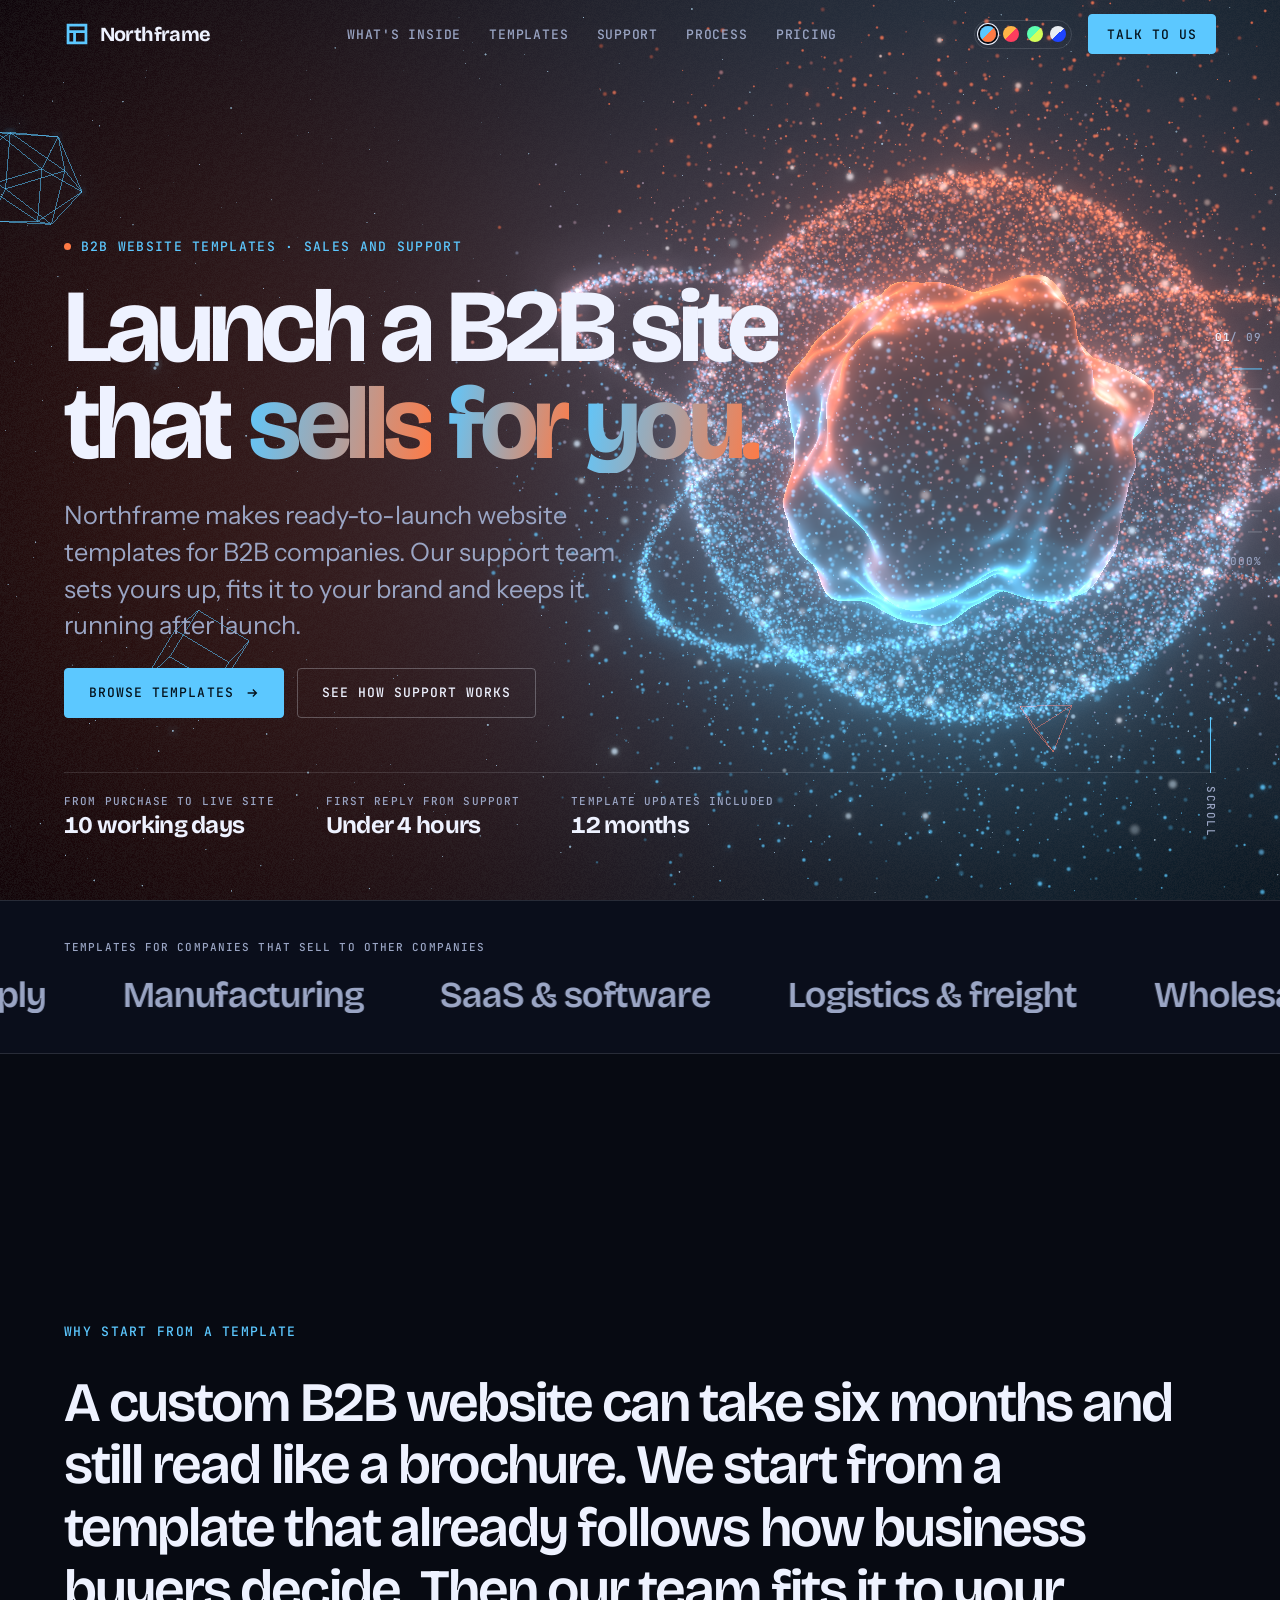
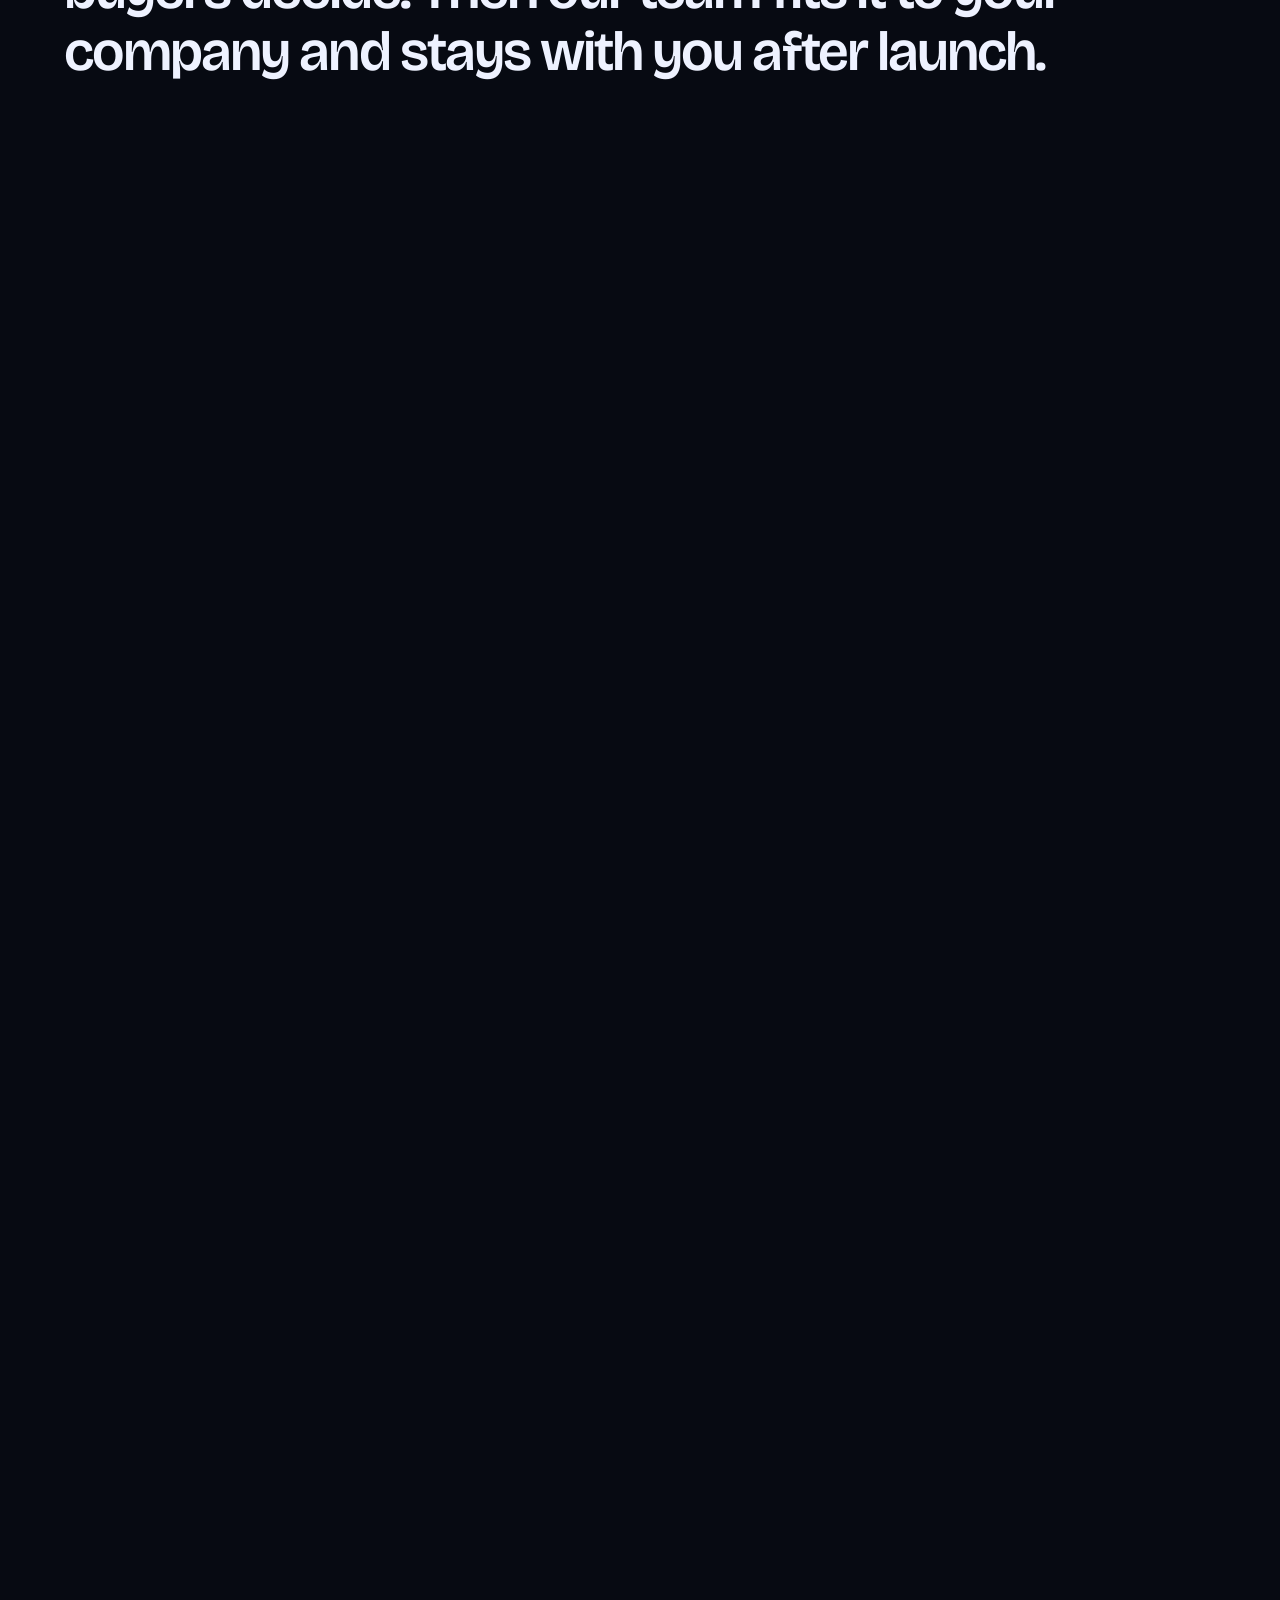
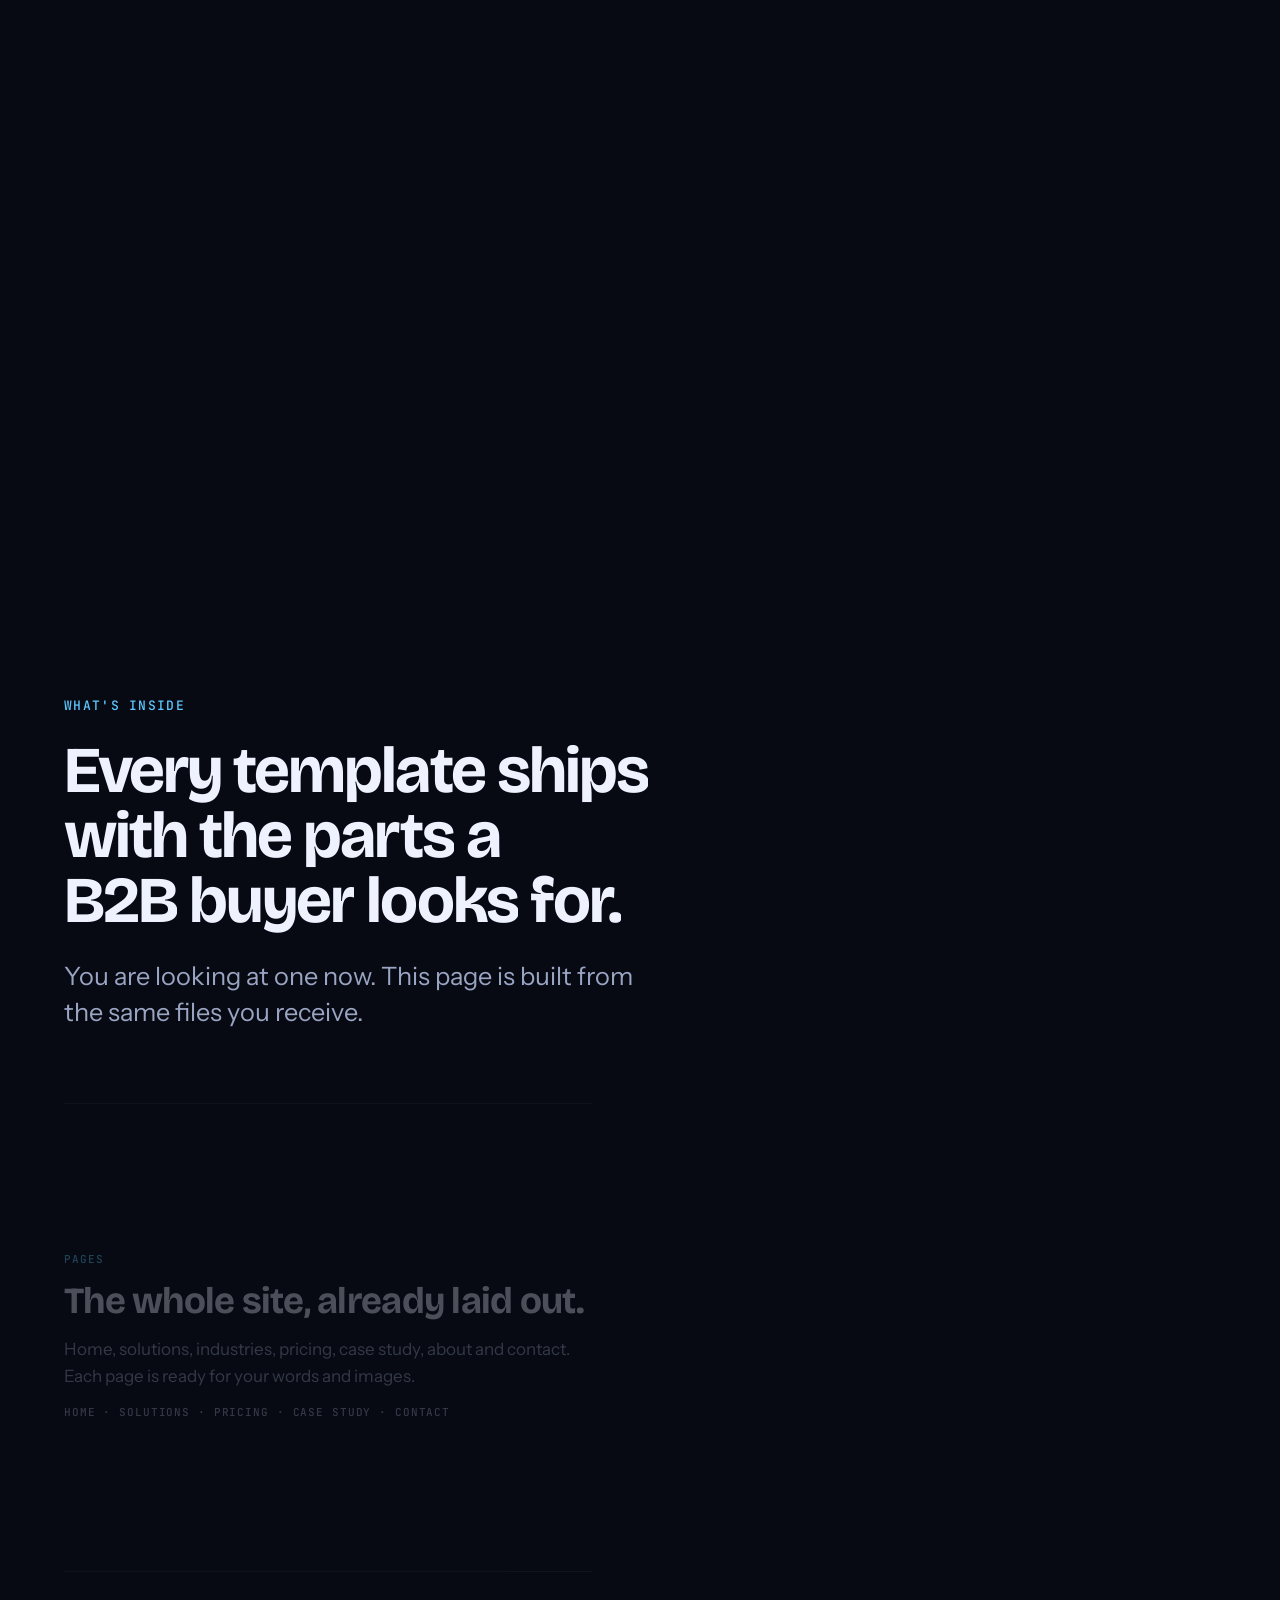
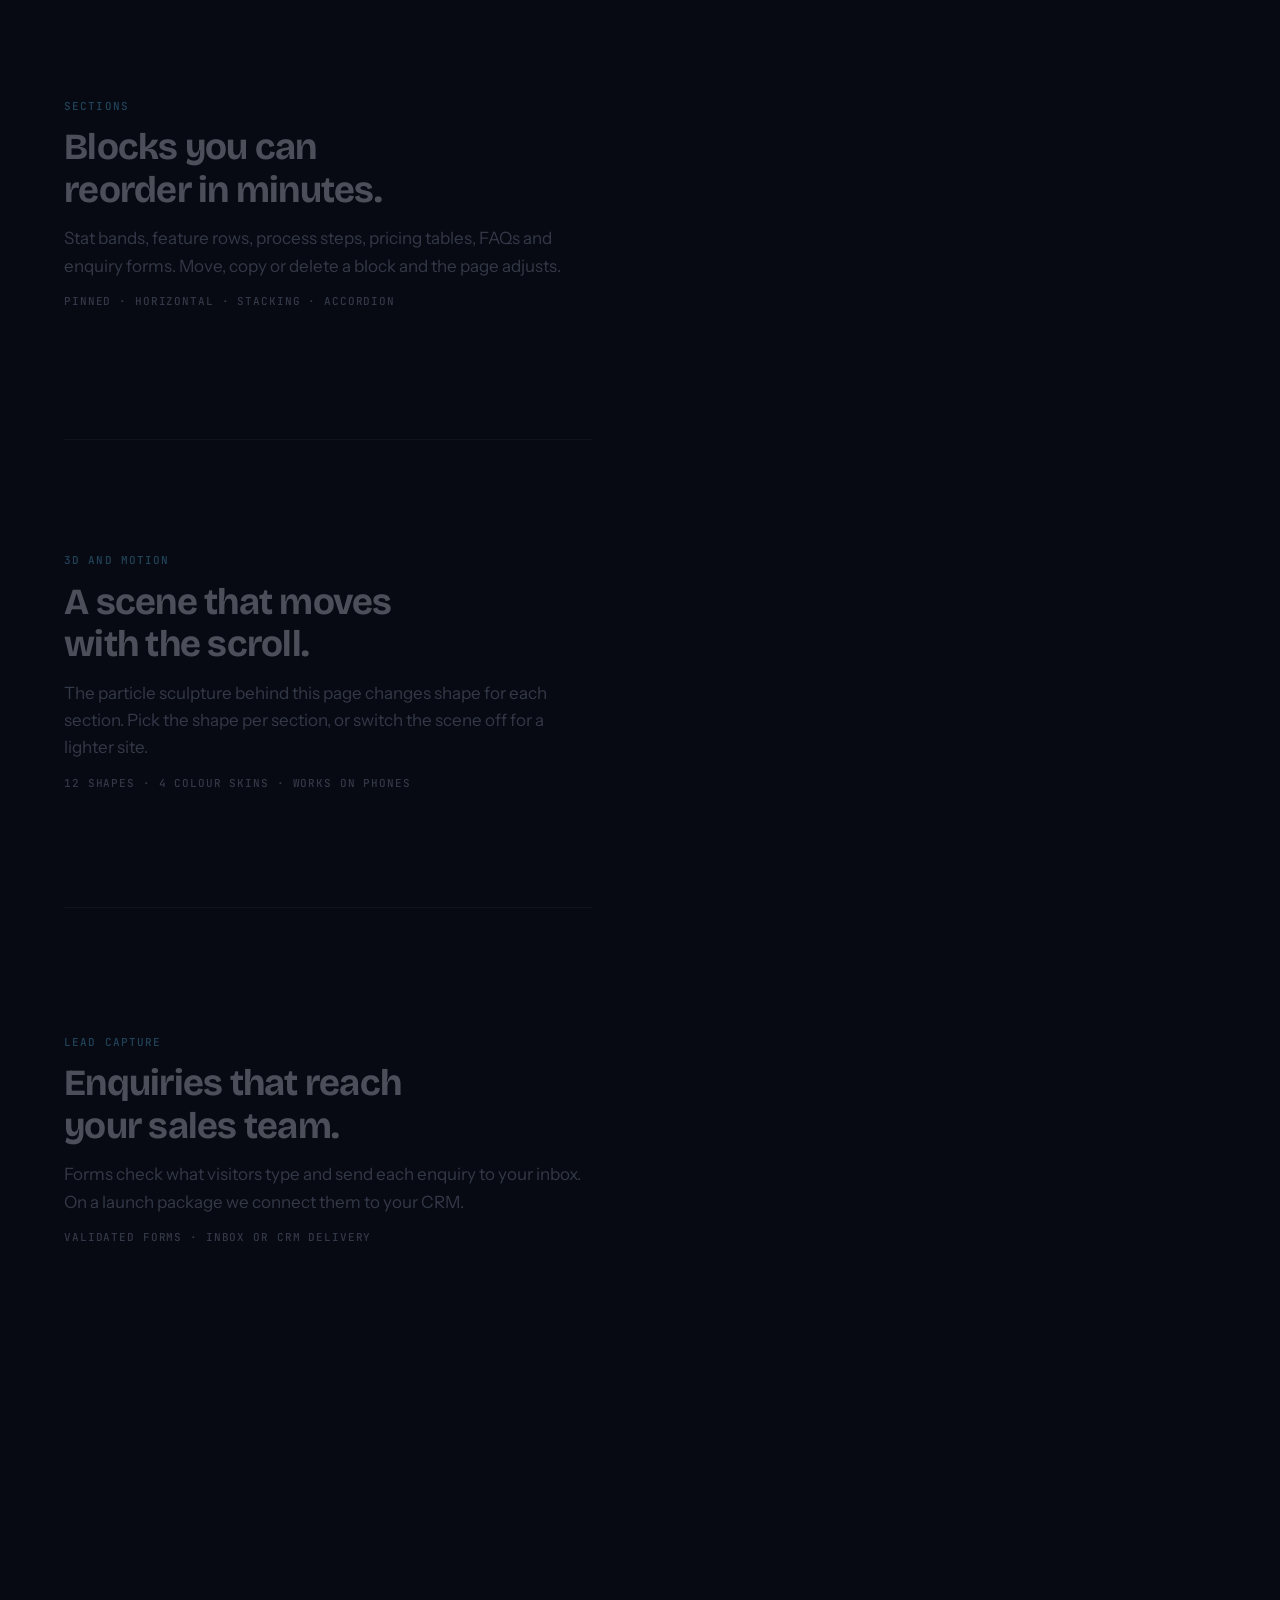
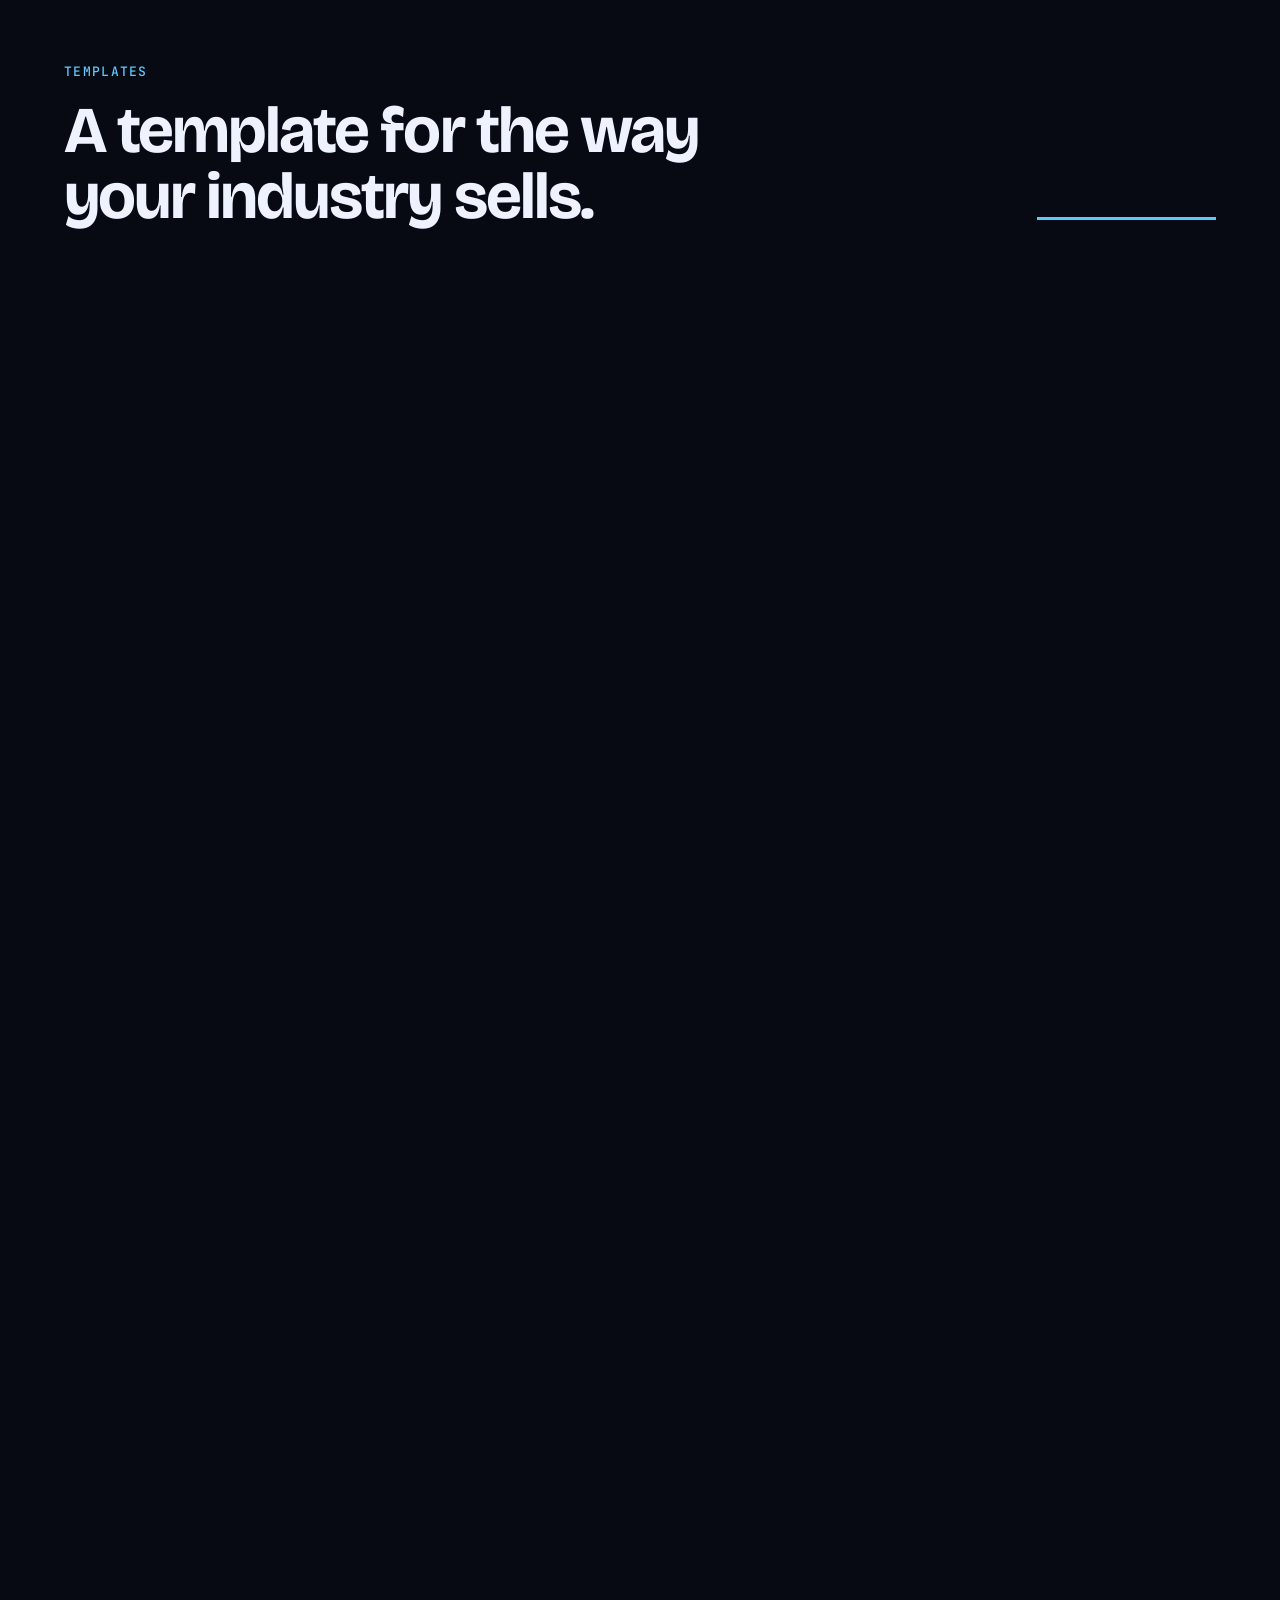
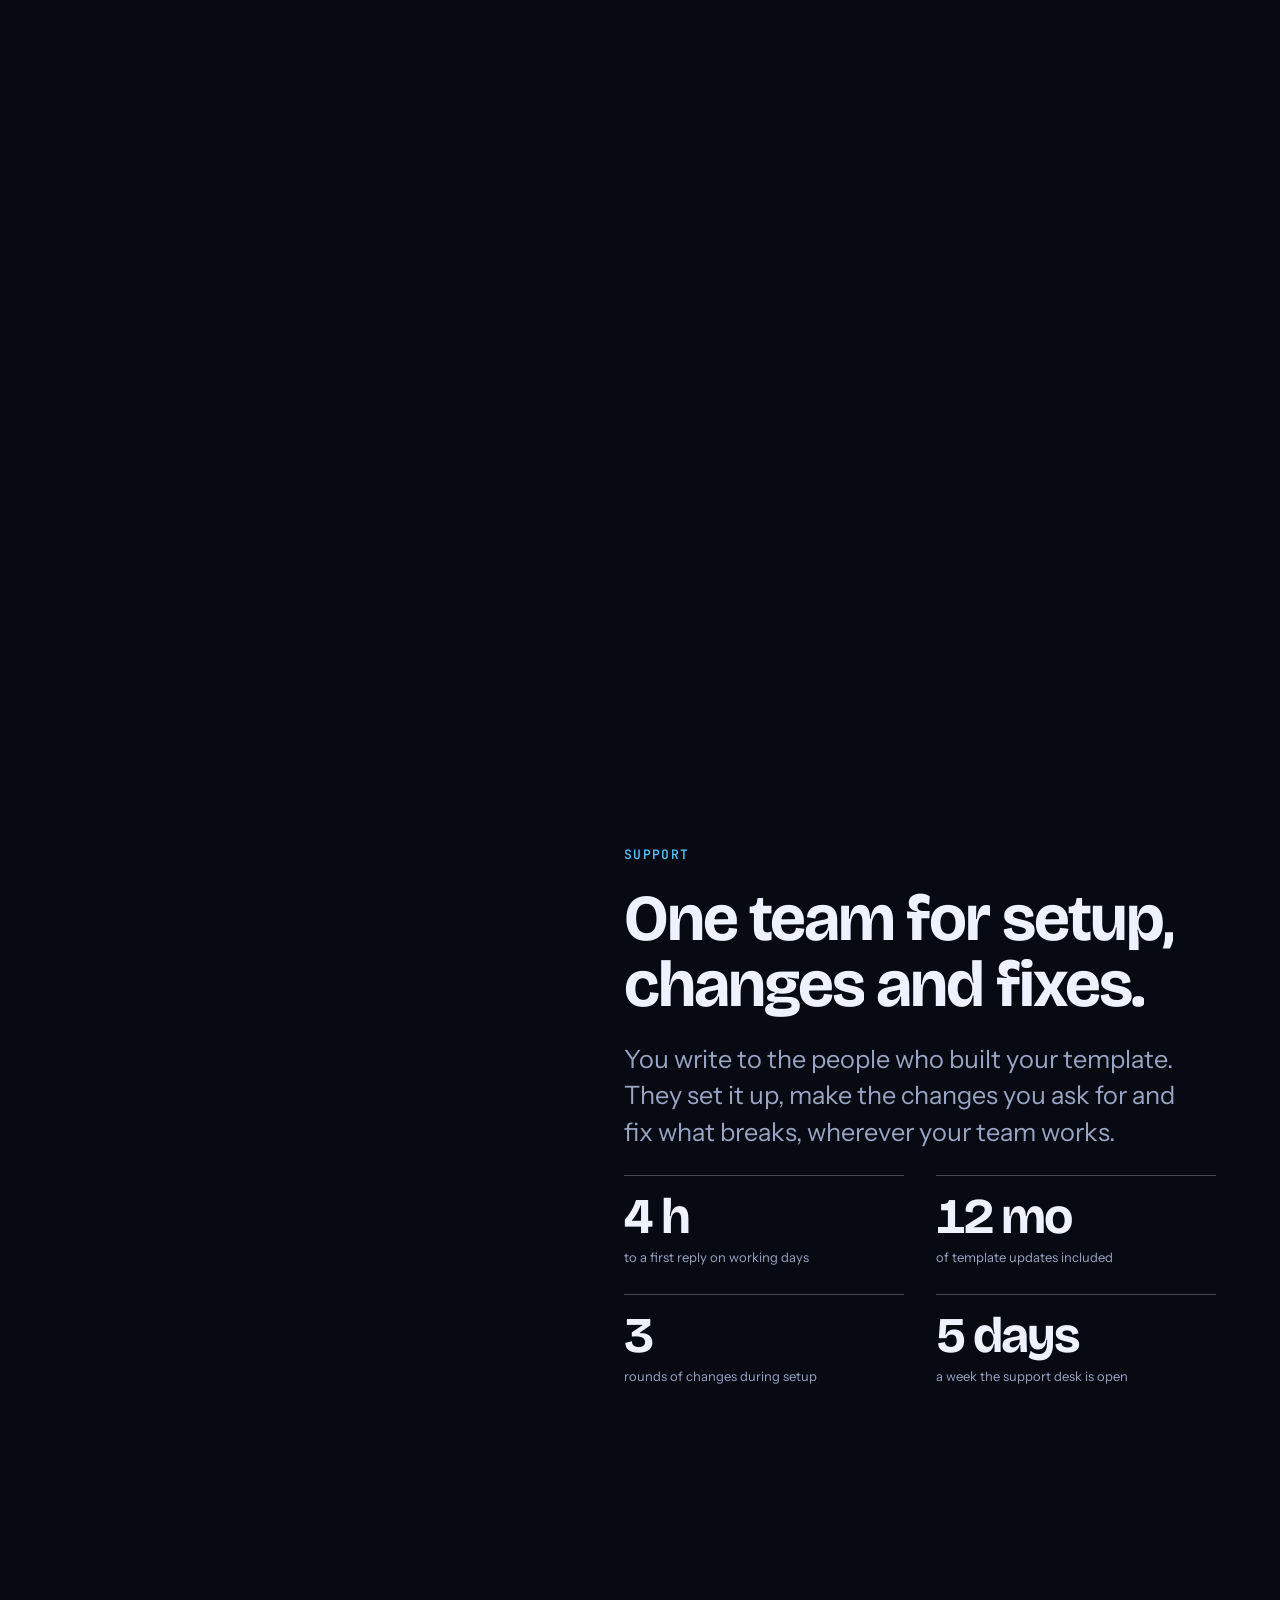
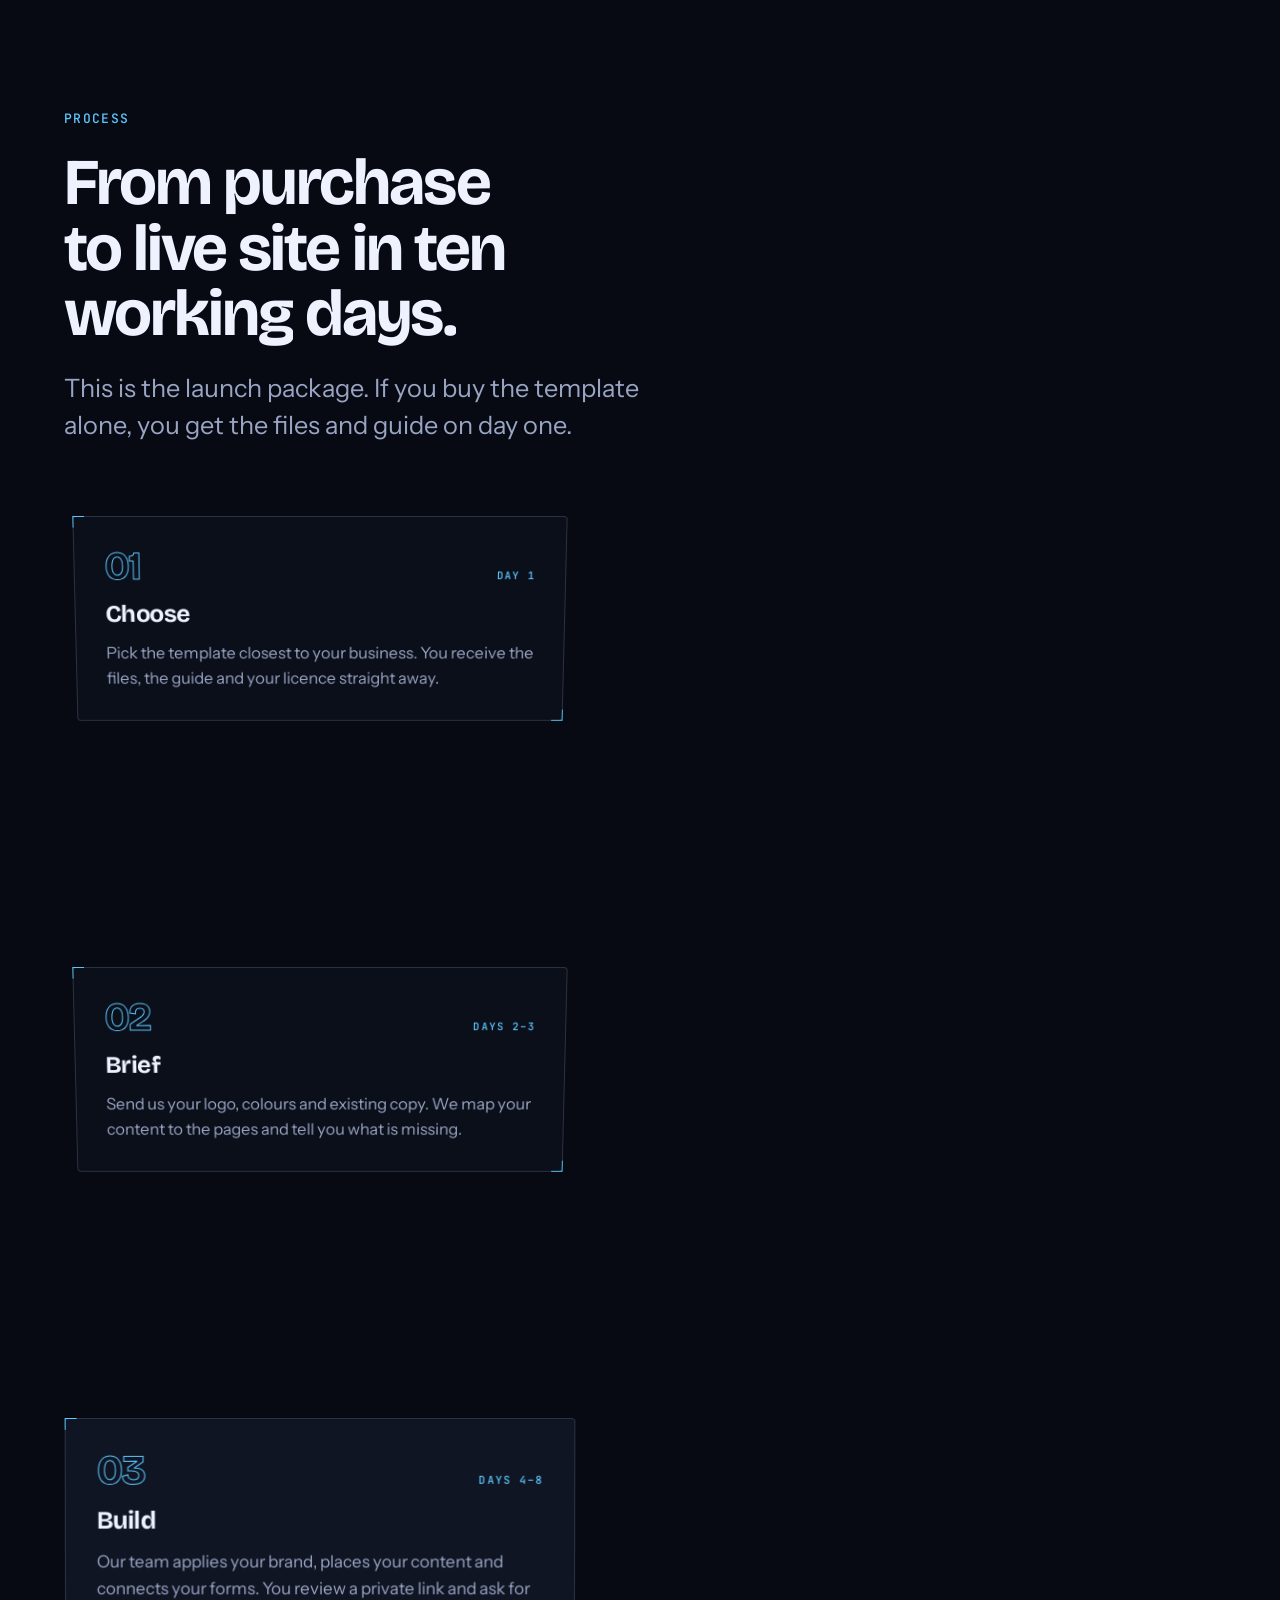
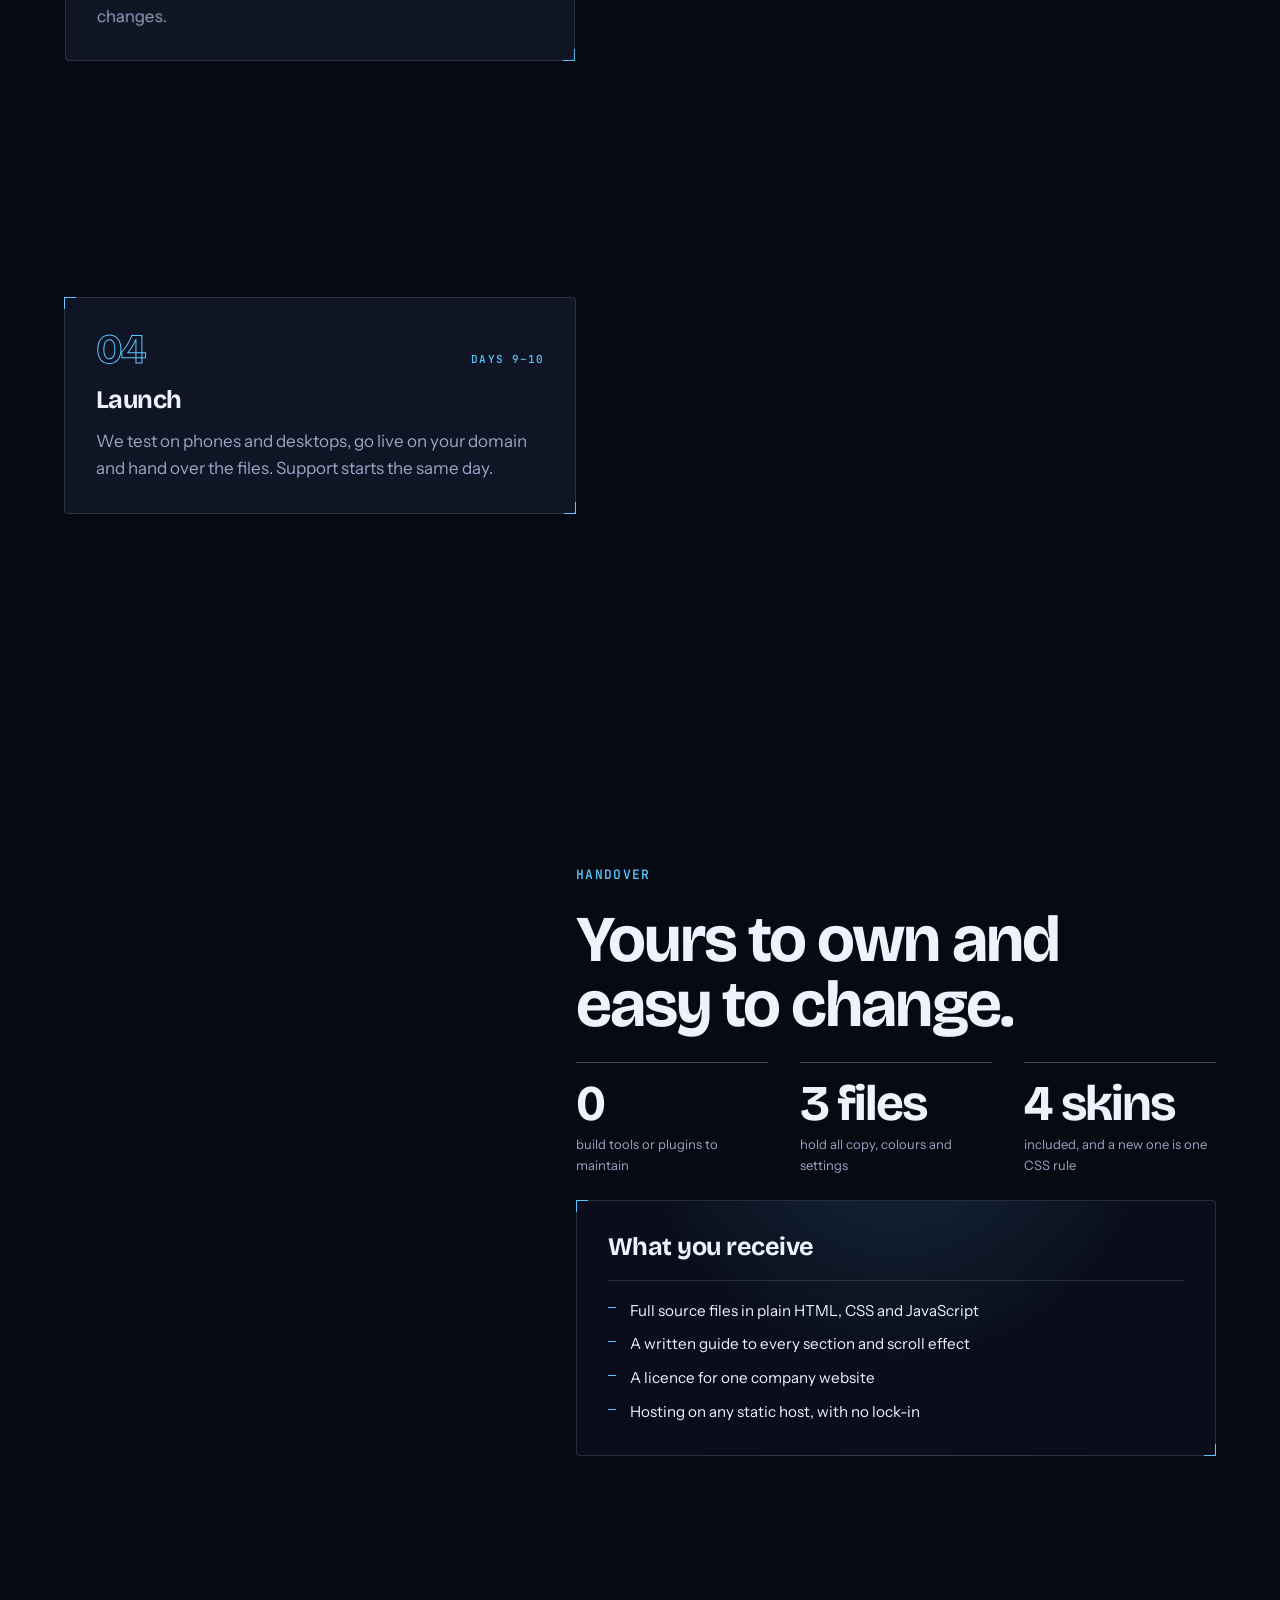
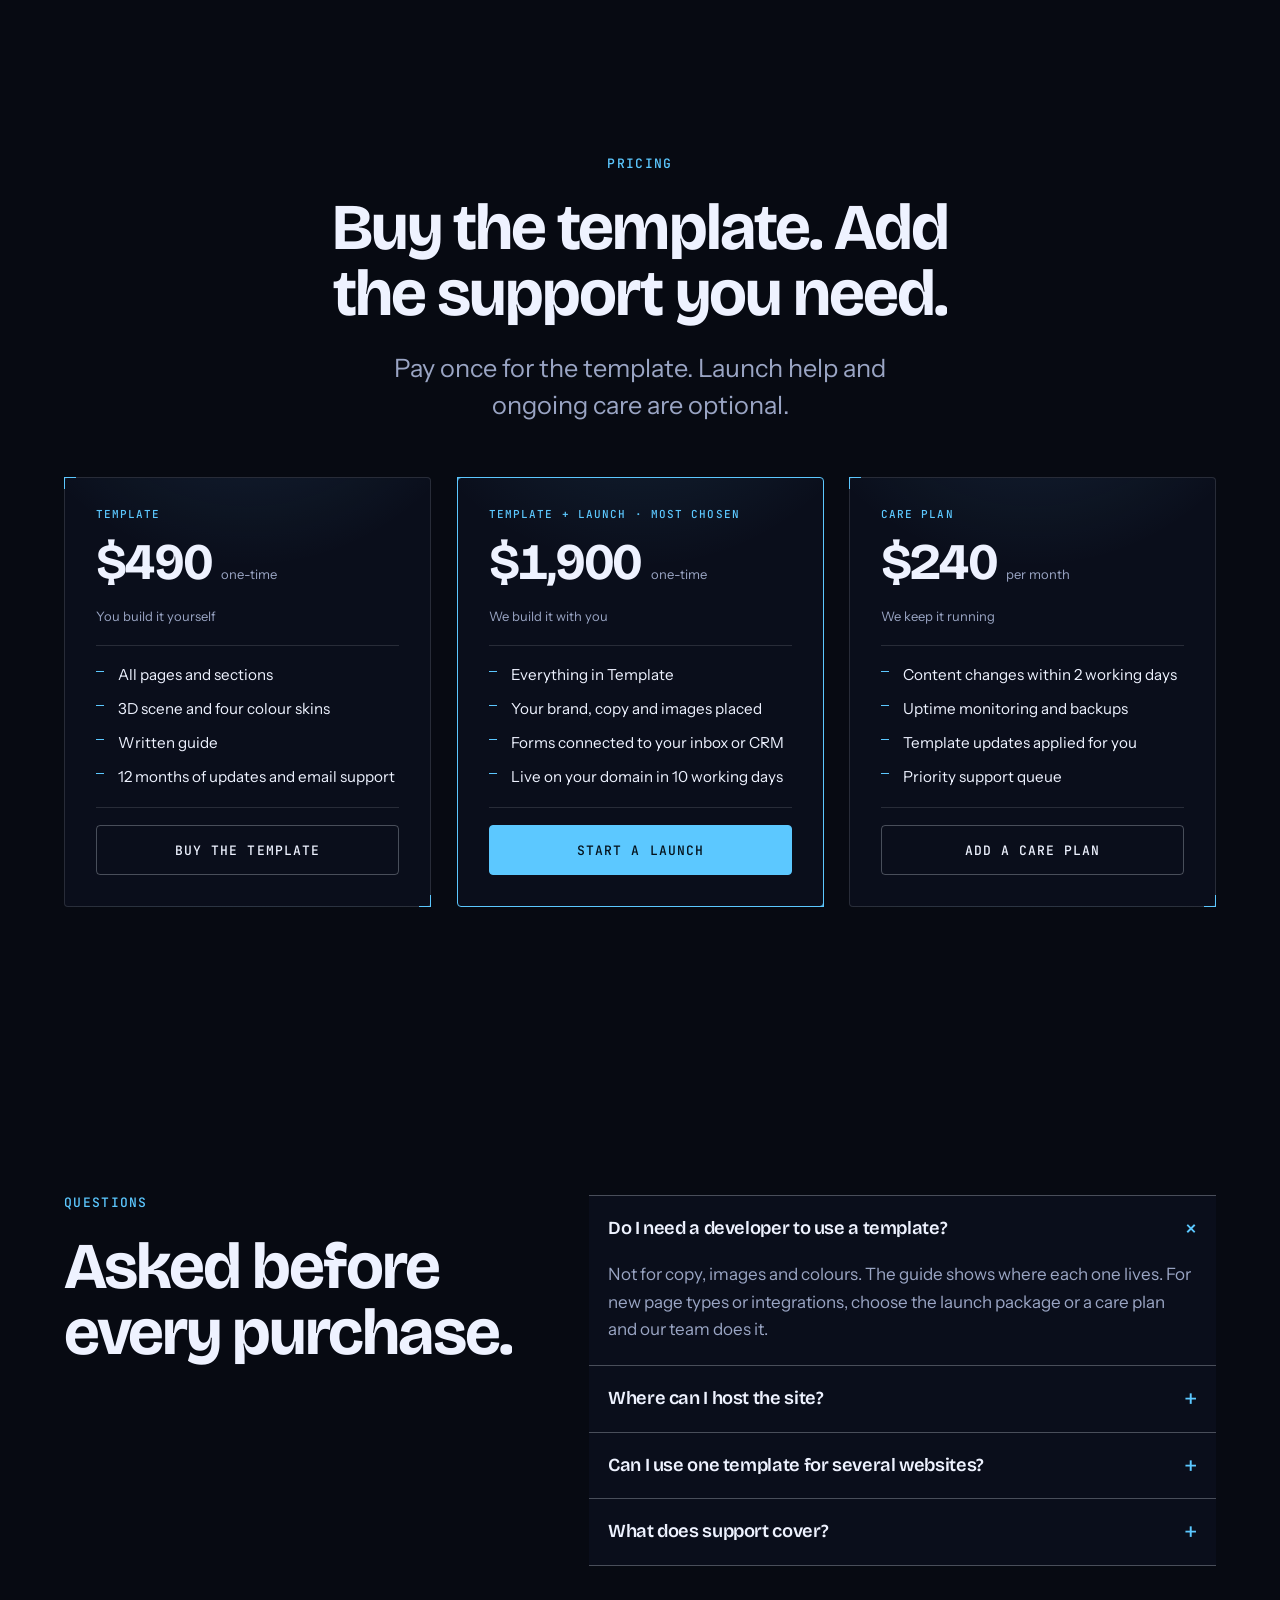
==== commit e6f6db44: "Add more 3D scenes, glide scrolling and layout fixes to the B2B template 3D: opening fly-in, an expl" ====
--- a/b2b-template/index.html
+++ b/b2b-template/index.html
@@ -70,7 +70,7 @@
 <main id="main">
 
   <!-- ============ 01 · HERO ============ -->
-  <section class="scene hero" id="top" data-shape="core" data-side="right" data-zoom="12" data-label="Intro">
+  <section class="scene hero" id="top" data-shape="core" data-side="right" data-zoom="12" data-lift="0.5" data-label="Intro">
     <div class="wrap" data-speed="-0.16">
       <div class="copy copy-wide">
         <p class="eyebrow reveal"><i class="pulse"></i>B2B website templates · sales and support</p>
@@ -111,7 +111,7 @@
   </section>
 
   <!-- ============ 03 · WHAT'S INSIDE (tall section, rows focus one at a time) ============ -->
-  <section class="scene platform" id="inside" data-shape="lattice" data-side="right" data-zoom="12.5" data-label="Inside">
+  <section class="scene platform" id="inside" data-shape="screens" data-side="right" data-zoom="11.5" data-label="Inside">
     <div class="wrap">
       <div class="copy">
         <p class="eyebrow reveal">What's inside</p>
@@ -135,7 +135,7 @@
           <span class="tag">3D and motion</span>
           <h3>A scene that moves with the scroll.</h3>
           <p>The particle sculpture behind this page changes shape for each section. Pick the shape per section, or switch the scene off for a lighter site.</p>
-          <span class="feature-meta">11 shapes · 4 colour skins · works on phones</span>
+          <span class="feature-meta">12 shapes · 4 colour skins · works on phones</span>
         </li>
         <li class="feature">
           <span class="tag">Lead capture</span>
--- a/b2b-template/css/style.css
+++ b/b2b-template/css/style.css
@@ -20,7 +20,7 @@
   --on-accent: #04121c;
   --line: rgba(238, 242, 255, .13);
   --line-strong: rgba(238, 242, 255, .28);
-  --panel: rgba(12, 17, 30, .62);
+  --panel: rgba(12, 17, 30, .82);
   --panel-solid: #0f1524;
   --scene-additive: 1;            /* 1 = glowing particles (dark skins), 0 = ink particles (light skins) */
 
@@ -32,7 +32,7 @@
   --step-0: 1.0625rem;
   --step-1: clamp(1.25rem, 1.1rem + .6vw, 1.6rem);
   --step-2: clamp(2.1rem, 1.2rem + 3.6vw, 4.3rem);
-  --step-3: clamp(2.9rem, 1.2rem + 6.6vw, 7.6rem);
+  --step-3: clamp(2.6rem, min(1.2rem + 6.6vw, 11.5vh + .2rem), 7.6rem);   /* also shrinks on short laptop screens */
 
   --gutter-l: max(clamp(20px, 5vw, 72px), env(safe-area-inset-left, 0px));
   --gutter-r: max(clamp(20px, 5vw, 72px), env(safe-area-inset-right, 0px));
@@ -47,19 +47,19 @@
   --bg: #0d0807; --bg-2: #1a100d; --fg: #fff3ea; --muted: #c2a898;
   --accent: #ffb547; --accent-2: #ff3d5e; --on-accent: #1c0d02;
   --line: rgba(255, 243, 234, .13); --line-strong: rgba(255, 243, 234, .28);
-  --panel: rgba(24, 14, 11, .64); --panel-solid: #1b110e;
+  --panel: rgba(24, 14, 11, .84); --panel-solid: #1b110e;
 }
 :root[data-skin="circuit"] {
   --bg: #04100d; --bg-2: #0a1c17; --fg: #eafff6; --muted: #93b8a9;
   --accent: #5dffb0; --accent-2: #d4ff5a; --on-accent: #02160d;
   --line: rgba(234, 255, 246, .13); --line-strong: rgba(234, 255, 246, .28);
-  --panel: rgba(7, 24, 19, .64); --panel-solid: #0b1d18;
+  --panel: rgba(7, 24, 19, .84); --panel-solid: #0b1d18;
 }
 :root[data-skin="paper"] {
   --bg: #e9edf3; --bg-2: #dde3ec; --fg: #0b1020; --muted: #4c5573;
   --accent: #1f44ff; --accent-2: #ff4a1c; --on-accent: #ffffff;
   --line: rgba(11, 16, 32, .14); --line-strong: rgba(11, 16, 32, .32);
-  --panel: rgba(244, 246, 250, .72); --panel-solid: #f4f6fa;
+  --panel: rgba(244, 246, 250, .88); --panel-solid: #f4f6fa;
   --scene-additive: 0;
   color-scheme: light;
 }
@@ -81,6 +81,7 @@
 a { color: inherit; text-decoration: none; }
 button, input, select, textarea { font: inherit; color: inherit; }
 :focus-visible { outline: 2px solid var(--accent); outline-offset: 3px; }
+[tabindex="-1"]:focus { outline: none; }                 /* sections focused by in-page links */
 ::selection { background: var(--accent); color: var(--on-accent); }
 
 h1, h2, h3 { font-family: var(--font-display); font-weight: 700; letter-spacing: -.03em; text-wrap: balance; }
@@ -204,10 +205,15 @@
   transition: color .35s, border-color .35s, translate .45s var(--ease);
 }
 .btn::before { content: ""; position: absolute; inset: 0; z-index: -1; background: var(--fg); transform: translateY(101%); transition: transform .45s var(--ease); }
-.btn:hover::before, .btn:focus-visible::before { transform: none; }
-.btn:hover, .btn:focus-visible { color: var(--bg); border-color: var(--fg); }
+.btn:focus-visible::before { transform: none; }
+.btn:focus-visible { color: var(--bg); border-color: var(--fg); }
+@media (hover: hover) {
+  .btn:hover::before { transform: none; }
+  .btn:hover { color: var(--bg); border-color: var(--fg); }
+  .btn.ghost:hover { color: var(--bg); }
+}
 .btn.ghost { background: transparent; color: var(--fg); border-color: var(--line-strong); }
-.btn.ghost:hover, .btn.ghost:focus-visible { color: var(--bg); }
+.btn.ghost:focus-visible { color: var(--bg); }
 .btn-sm { min-height: 2.5rem; padding: 0 1.1rem; }
 .btn span, .btn svg { position: relative; }
 
@@ -218,12 +224,11 @@
     radial-gradient(420px circle at var(--gx, 50%) var(--gy, -40%), color-mix(in srgb, var(--accent) 16%, transparent), transparent 62%),
     var(--panel);
   border: 1px solid var(--line); border-radius: var(--radius);
-  -webkit-backdrop-filter: blur(14px); backdrop-filter: blur(14px);
 }
 .card::before, .card::after { content: ""; position: absolute; width: 12px; height: 12px; border: 0 solid var(--accent); pointer-events: none; }
 .card::before { top: -1px; left: -1px; border-width: 1px 0 0 1px; }
 .card::after { right: -1px; bottom: -1px; border-width: 0 1px 1px 0; }
-[data-tilt] { transform: perspective(900px) rotateX(var(--rx, 0deg)) rotateY(var(--ry, 0deg)); transition: transform .5s var(--ease); will-change: transform; }
+[data-tilt] { transform: perspective(900px) rotateX(var(--rx, 0deg)) rotateY(var(--ry, 0deg)); transition: transform .5s var(--ease); }
 [data-tilt].tilting { transition: transform .08s linear; }
 
 .stats { width: 100%; display: grid; grid-template-columns: repeat(2, minmax(0, 1fr)); gap: 1.6rem 2rem; }
@@ -240,7 +245,6 @@
   background: var(--panel); color: var(--fg);
   border: 1px solid var(--line-strong); border-radius: var(--radius);
   font: 400 1rem/1.4 var(--font-body); letter-spacing: 0; text-transform: none;
-  -webkit-backdrop-filter: blur(10px); backdrop-filter: blur(10px);
   transition: border-color .3s;
 }
 .form input:focus, .form select:focus, .form textarea:focus { outline: none; border-color: var(--accent); }
@@ -259,20 +263,20 @@
 .copy-center .eyebrow { justify-content: center; }
 
 /* Hero */
-.hero { align-items: end; padding-bottom: clamp(5rem, 12vh, 8rem); }
-.hero .wrap { display: grid; gap: clamp(2.5rem, 7vh, 5rem); }
+.hero { align-items: end; padding-top: clamp(5.5rem, 12vh, 9rem); padding-bottom: clamp(2.5rem, 7vh, 6rem); }
+.hero .wrap { display: grid; gap: clamp(2rem, 6vh, 5rem); }
 .cta-row { display: flex; flex-wrap: wrap; gap: .8rem; }
 .hero-facts { display: flex; flex-wrap: wrap; gap: 1.2rem clamp(1.5rem, 4vw, 4rem); padding-top: 1.4rem; border-top: 1px solid var(--line); }
 .hero-facts div { display: grid; gap: .3rem; }
 .hero-facts dt { font: 500 .6875rem/1.2 var(--font-mono); letter-spacing: .1em; text-transform: uppercase; color: var(--muted); }
 .hero-facts dd { font: 700 1.5rem/1 var(--font-display); letter-spacing: -.03em; font-variant-numeric: tabular-nums; }
-.scroll-hint { position: absolute; right: var(--gutter-r); bottom: clamp(5rem, 12vh, 8rem); display: flex; align-items: center; gap: .8rem; font: 500 .6875rem/1 var(--font-mono); letter-spacing: .14em; text-transform: uppercase; color: var(--muted); writing-mode: vertical-rl; }
+.scroll-hint { position: absolute; right: var(--gutter-r); bottom: clamp(2.5rem, 7vh, 6rem); display: flex; align-items: center; gap: .8rem; font: 500 .6875rem/1 var(--font-mono); letter-spacing: .14em; text-transform: uppercase; color: var(--muted); writing-mode: vertical-rl; }
 .scroll-hint i { width: 1px; height: 56px; background: var(--line-strong); position: relative; overflow: hidden; }
 .scroll-hint i::after { content: ""; position: absolute; inset: 0; background: var(--accent); animation: hint 2.2s var(--ease) infinite; }
 @keyframes hint { from { transform: translateY(-100%); } to { transform: translateY(100%); } }
 
 /* Marquee */
-.marquee-band { position: relative; padding-block: 2.5rem; border-block: 1px solid var(--line); background: var(--panel); -webkit-backdrop-filter: blur(10px); backdrop-filter: blur(10px); }
+.marquee-band { position: relative; padding-block: 2.5rem; border-block: 1px solid var(--line); background: var(--panel); }
 .marquee-label { padding: 0 var(--gutter-r) 1.4rem var(--gutter-l); font: 500 .6875rem/1.2 var(--font-mono); letter-spacing: .1em; text-transform: uppercase; color: var(--muted); }
 .marquee { overflow: hidden; }
 .marquee-track { display: flex; gap: clamp(2.5rem, 6vw, 5rem); width: max-content; will-change: transform; }
@@ -303,7 +307,9 @@
 .hscroll-head > div:first-child { display: grid; gap: 1.2rem; max-width: 40rem; }
 .hscroll-meter { flex: 0 0 clamp(80px, 14vw, 180px); height: 1px; margin-bottom: .6rem; background: var(--line-strong); }
 .hscroll-meter i { display: block; height: 3px; margin-top: -1px; background: var(--accent); transform: scaleX(0); transform-origin: left; }
-.hscroll-track { display: flex; gap: clamp(1rem, 2vw, 1.75rem); width: max-content; padding-left: var(--gutter-l); padding-right: var(--gutter-r); will-change: transform; }
+.hscroll-track { position: relative; display: flex; gap: clamp(1rem, 2vw, 1.75rem); width: max-content; padding-left: var(--gutter-l); padding-right: var(--gutter-r); will-change: transform; }
+/* 3D carousel: js/ui.js sets --cy and --cz from each card's distance to the middle of the screen */
+.hscroll .sol-card { transform: perspective(1100px) translateZ(var(--cz, 0px)) rotateY(calc(var(--cy, 0deg) + var(--ry, 0deg))) rotateX(var(--rx, 0deg)); transition: transform .12s linear; }
 .sol-card { flex: 0 0 min(80vw, 25rem); display: grid; align-content: start; gap: 1rem; min-height: min(52vh, 25rem); }
 .sol-card p { color: var(--muted); }
 .sol-stat { align-self: end; display: grid; gap: .3rem; margin-top: auto; padding-top: 1.1rem; border-top: 1px solid var(--line); }
@@ -314,7 +320,13 @@
 /* Process: sticky stacking cards */
 .process { align-items: start; }
 .stack { display: grid; margin-top: 8vh; max-width: 32rem; }
-.stack-card { position: sticky; top: calc(17vh + var(--i) * 16px); display: grid; gap: .9rem; margin-bottom: 26vh; background: var(--panel-solid); transform-origin: 50% 0; }
+/* --q (0..1) is how far the next card covers this one; the card tips back and darkens as it is covered */
+.stack-card {
+  position: sticky; top: calc(13vh + var(--i) * 4.6rem); display: grid; gap: .9rem; margin-bottom: 26vh;
+  background: var(--panel-solid); transform-origin: 50% 0;
+  transform: perspective(900px) rotateX(calc(var(--q, 0) * -8deg)) scale(calc(1 - var(--q, 0) * .05));
+  box-shadow: inset 0 0 0 100vmax rgba(0, 0, 0, calc(var(--q, 0) * .42));
+}
 .stack-card:last-child { margin-bottom: 6vh; }
 .stack-card p { color: var(--muted); }
 .stack-top { display: flex; align-items: baseline; justify-content: space-between; }
@@ -334,7 +346,7 @@
 .bill-toggle button { padding: .6rem 1rem; background: none; border: 0; border-radius: 2px; cursor: pointer; font: 500 .6875rem/1 var(--font-mono); letter-spacing: .08em; text-transform: uppercase; color: var(--muted); transition: background-color .3s, color .3s; }
 .bill-toggle button.on { background: var(--fg); color: var(--bg); }
 .bill-toggle em { font-style: normal; color: var(--accent-2); }
-.plans { display: grid; grid-template-columns: repeat(3, minmax(0, 1fr)); gap: clamp(1rem, 2vw, 1.75rem); align-items: stretch; }
+.plans { perspective: 1400px; display: grid; grid-template-columns: repeat(3, minmax(0, 1fr)); gap: clamp(1rem, 2vw, 1.75rem); align-items: stretch; }
 .plan { display: grid; align-content: start; gap: 1.1rem; }
 .plan-featured { border-color: var(--accent); }
 .plan-price { display: flex; align-items: baseline; gap: .6rem; flex-wrap: wrap; }
@@ -347,7 +359,7 @@
 
 .faq { min-height: 0; }
 .faq-grid { display: grid; grid-template-columns: minmax(0, 5fr) minmax(0, 7fr); gap: clamp(2rem, 6vw, 6rem); align-items: start; }
-.faq-list { border-top: 1px solid var(--line-strong); background: var(--panel); -webkit-backdrop-filter: blur(12px); backdrop-filter: blur(12px); }
+.faq-list { border-top: 1px solid var(--line-strong); background: var(--panel); }
 .faq-list details { border-bottom: 1px solid var(--line-strong); padding-inline: 1.2rem; }
 .faq-list summary { display: flex; justify-content: space-between; gap: 1.5rem; padding-block: 1.3rem; cursor: pointer; list-style: none; font: 600 1.15rem/1.3 var(--font-display); letter-spacing: -.02em; }
 .faq-list summary::-webkit-details-marker { display: none; }
@@ -359,7 +371,7 @@
 .contact { padding-bottom: clamp(4rem, 10vh, 7rem); }
 
 /* ---------- 6. Footer ---------------------------------------------------- */
-.site-footer { overflow: hidden; border-top: 1px solid var(--line); background: var(--panel); -webkit-backdrop-filter: blur(14px); backdrop-filter: blur(14px); padding-bottom: env(safe-area-inset-bottom, 0px); }
+.site-footer { overflow: hidden; border-top: 1px solid var(--line); background: var(--panel); padding-bottom: env(safe-area-inset-bottom, 0px); }
 .footer-word { font: 800 clamp(6rem, 27vw, 26rem)/.82 var(--font-display); letter-spacing: -.06em; white-space: nowrap; color: transparent; -webkit-text-stroke: 1px var(--line-strong); text-transform: uppercase; padding-top: 2.5rem; will-change: transform; user-select: none; }
 .footer-word span { display: inline-block; padding-inline: var(--gutter-l) var(--gutter-r); }
 .footer-grid { display: grid; grid-template-columns: minmax(0, 5fr) minmax(0, 4fr) minmax(0, 3fr); gap: 2rem; padding-block: 2.5rem; font-size: var(--step--1); color: var(--muted); }
@@ -372,7 +384,9 @@
 /* ---------- 7. Motion ----------------------------------------------------
    Reveals only apply once JS has tagged <html class="js">, so the page is
    fully readable without scripts and under reduced motion. */
-.js .reveal { opacity: 0; translate: 0 28px; transition: opacity .9s var(--ease) var(--d, 0s), translate .9s var(--ease) var(--d, 0s); }
+.js .reveal { opacity: 0; translate: 0 28px; transition: opacity .9s var(--ease) var(--d, 0s), translate .9s var(--ease) var(--d, 0s), rotate 1.1s var(--ease) var(--d, 0s); }
+.js .plans .reveal { rotate: y -34deg; translate: 0 44px; }        /* plan cards swing in from the side */
+.js .plans .reveal.in { rotate: y 0deg; }
 .js .reveal.in { opacity: 1; translate: 0 0; }
 .w { display: inline-block; overflow: hidden; vertical-align: top; padding-bottom: .14em; margin-bottom: -.14em; }
 .wi { display: inline-block; transform: translateY(112%) rotate(5deg); transform-origin: 0 100%; transition: transform 1s var(--ease) calc(var(--i) * 55ms); }
@@ -380,7 +394,8 @@
 
 @media (prefers-reduced-motion: reduce) {
   html { scroll-behavior: auto; }
-  .js .reveal, .wi { opacity: 1; translate: none; transform: none; transition: none; }
+  .js .reveal, .js .plans .reveal, .wi { opacity: 1; translate: none; rotate: none; transform: none; transition: none; }
+  .stack-card, .hscroll .sol-card { transform: none; box-shadow: none; }
   .scrub-text .sw { transition: none; }
   .scroll-hint i::after, .eyebrow .pulse { animation: none; }
   .js .features[data-focus-list] .feature { opacity: 1; }
@@ -389,6 +404,7 @@
 /* ---------- 8. Responsive ------------------------------------------------ */
 @media (max-width: 1080px) {
   .rail { display: none; }
+  .header-tools .btn { display: none; }
   .plans { grid-template-columns: minmax(0, 1fr); max-width: 30rem; margin-inline: auto; width: 100%; }
   .faq-grid { grid-template-columns: minmax(0, 1fr); }
 }
@@ -419,3 +435,9 @@
   .cta-row .btn { flex: 1 1 100%; }
   .skins { gap: .35rem; }
 }
+
+/* Tall and narrow screens: the sculpture sits behind the copy, so give text a soft halo of the page colour */
+@media (max-aspect-ratio: 1/1), (max-width: 860px) {
+  .scene .copy, .features, .scrub-text, .hero-facts { text-shadow: 0 0 1em var(--bg), 0 0 .3em var(--bg); }
+  .grad .wi, .btn, .card, .form { text-shadow: none; }
+}
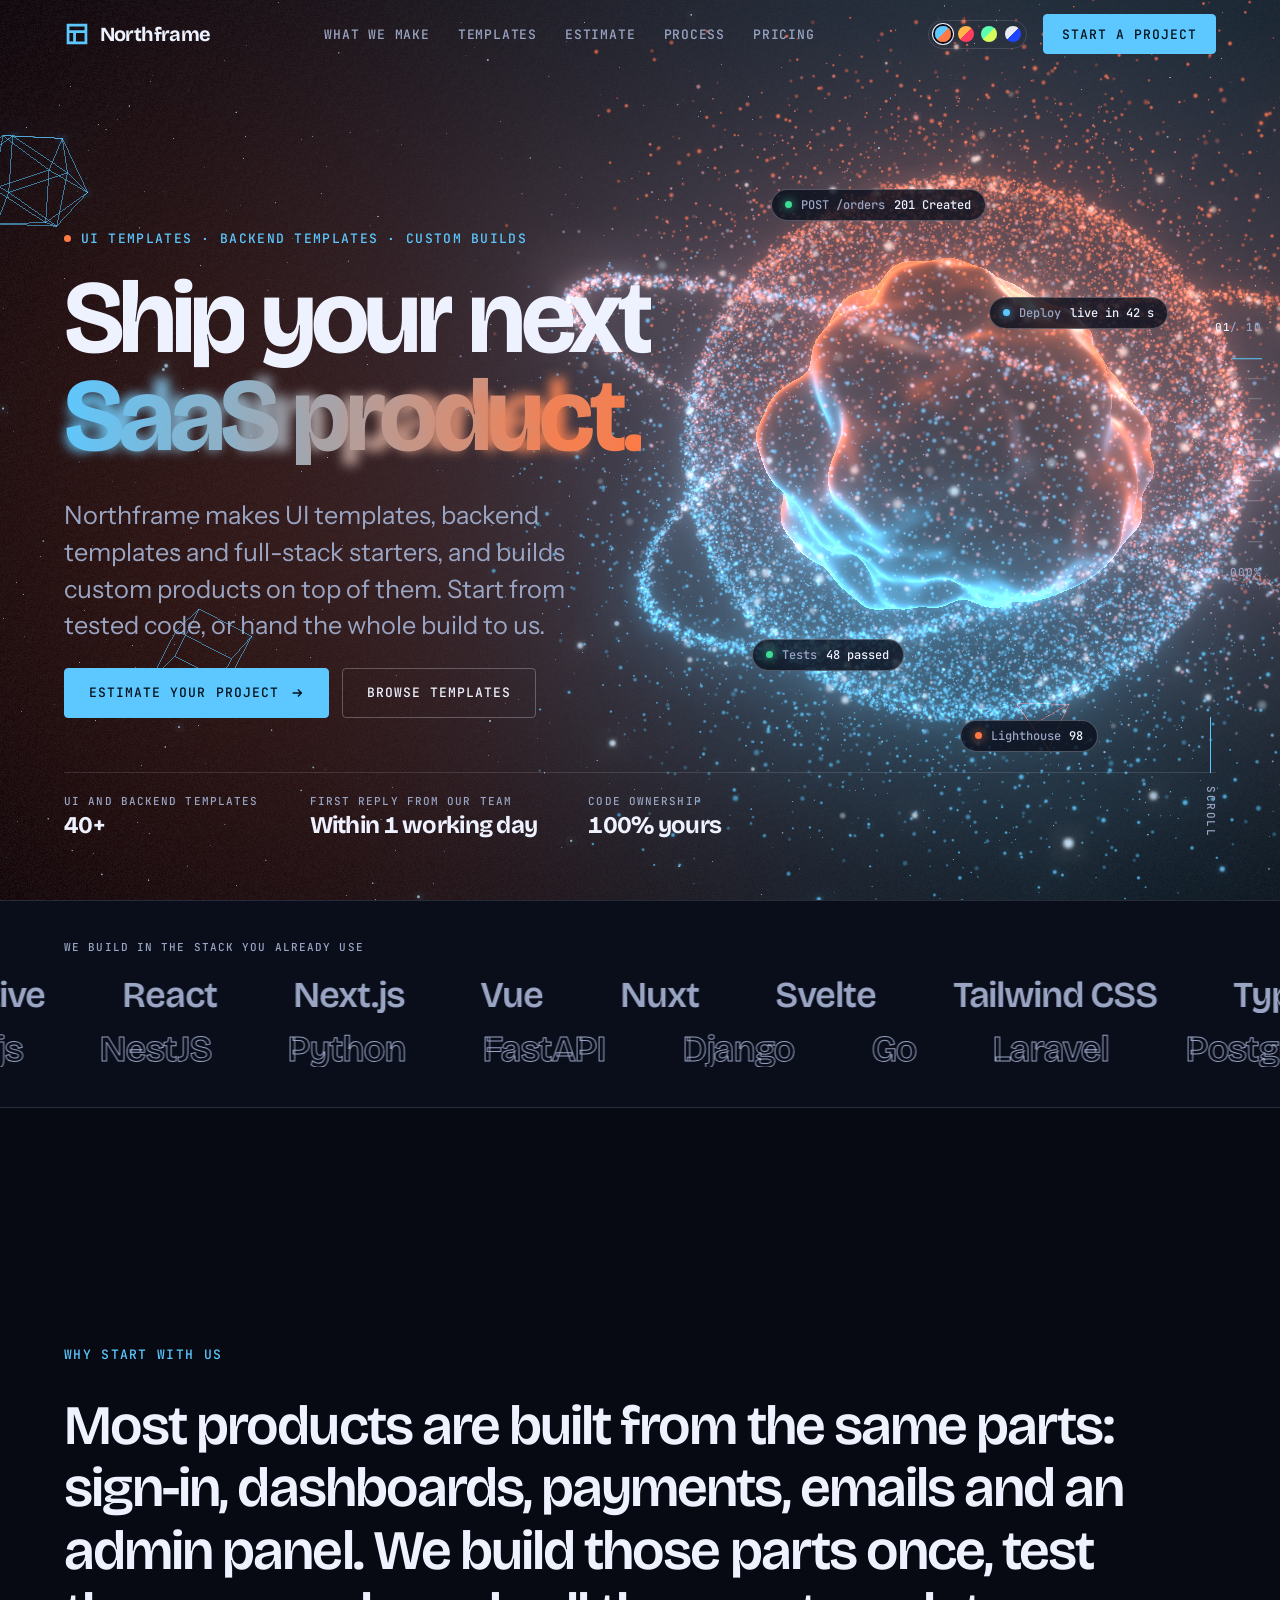
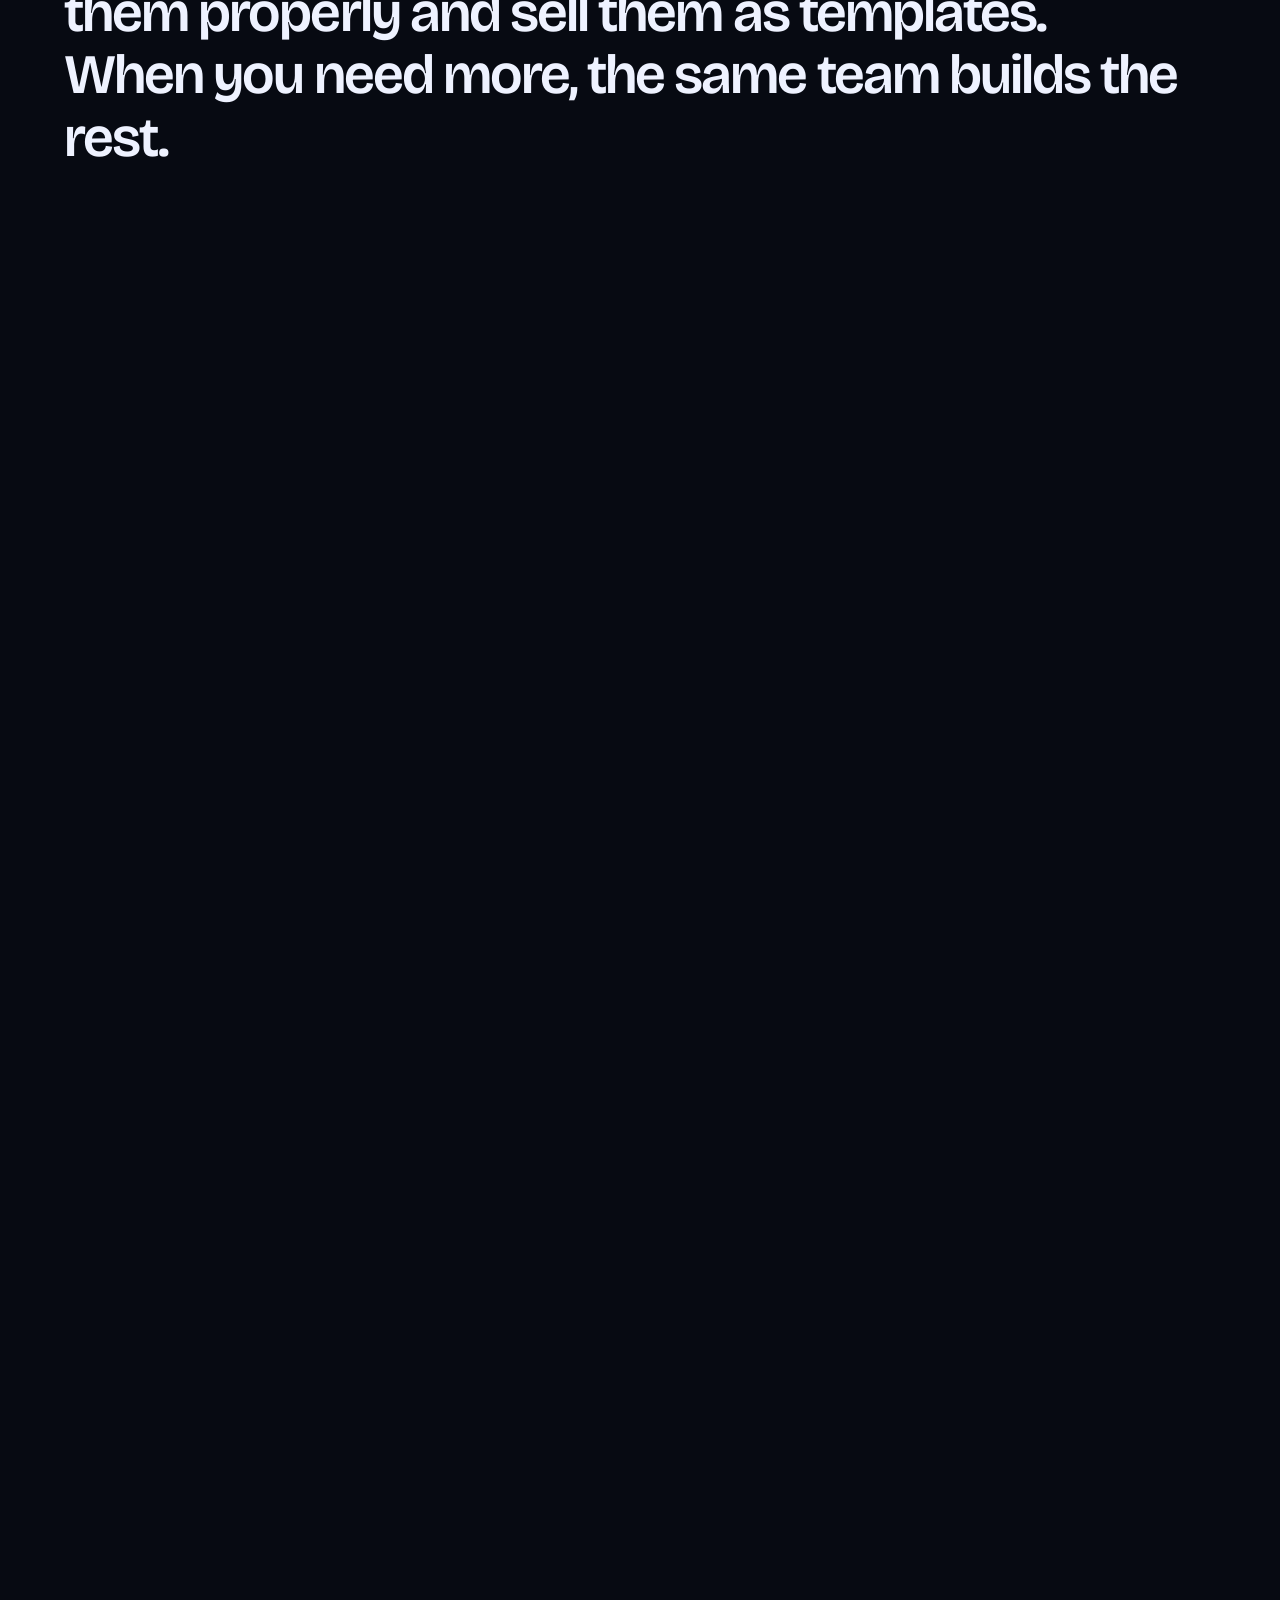
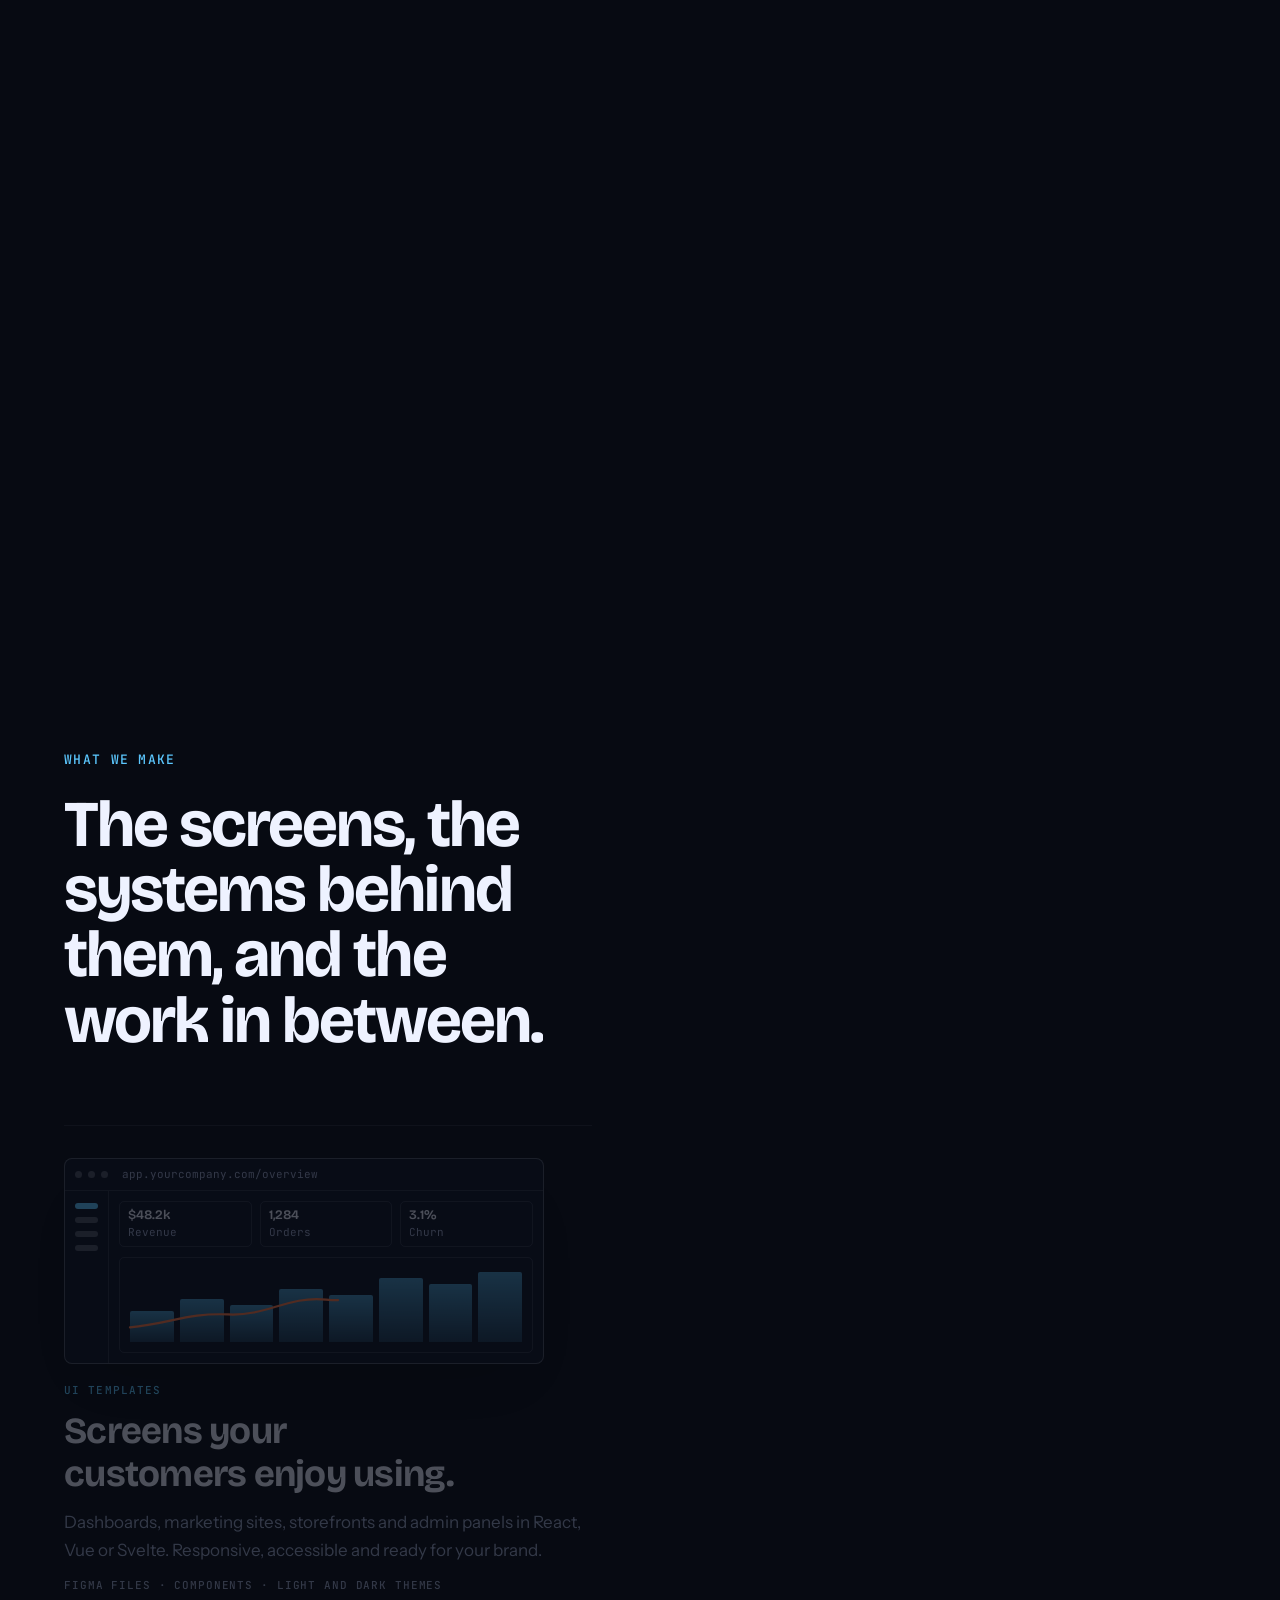
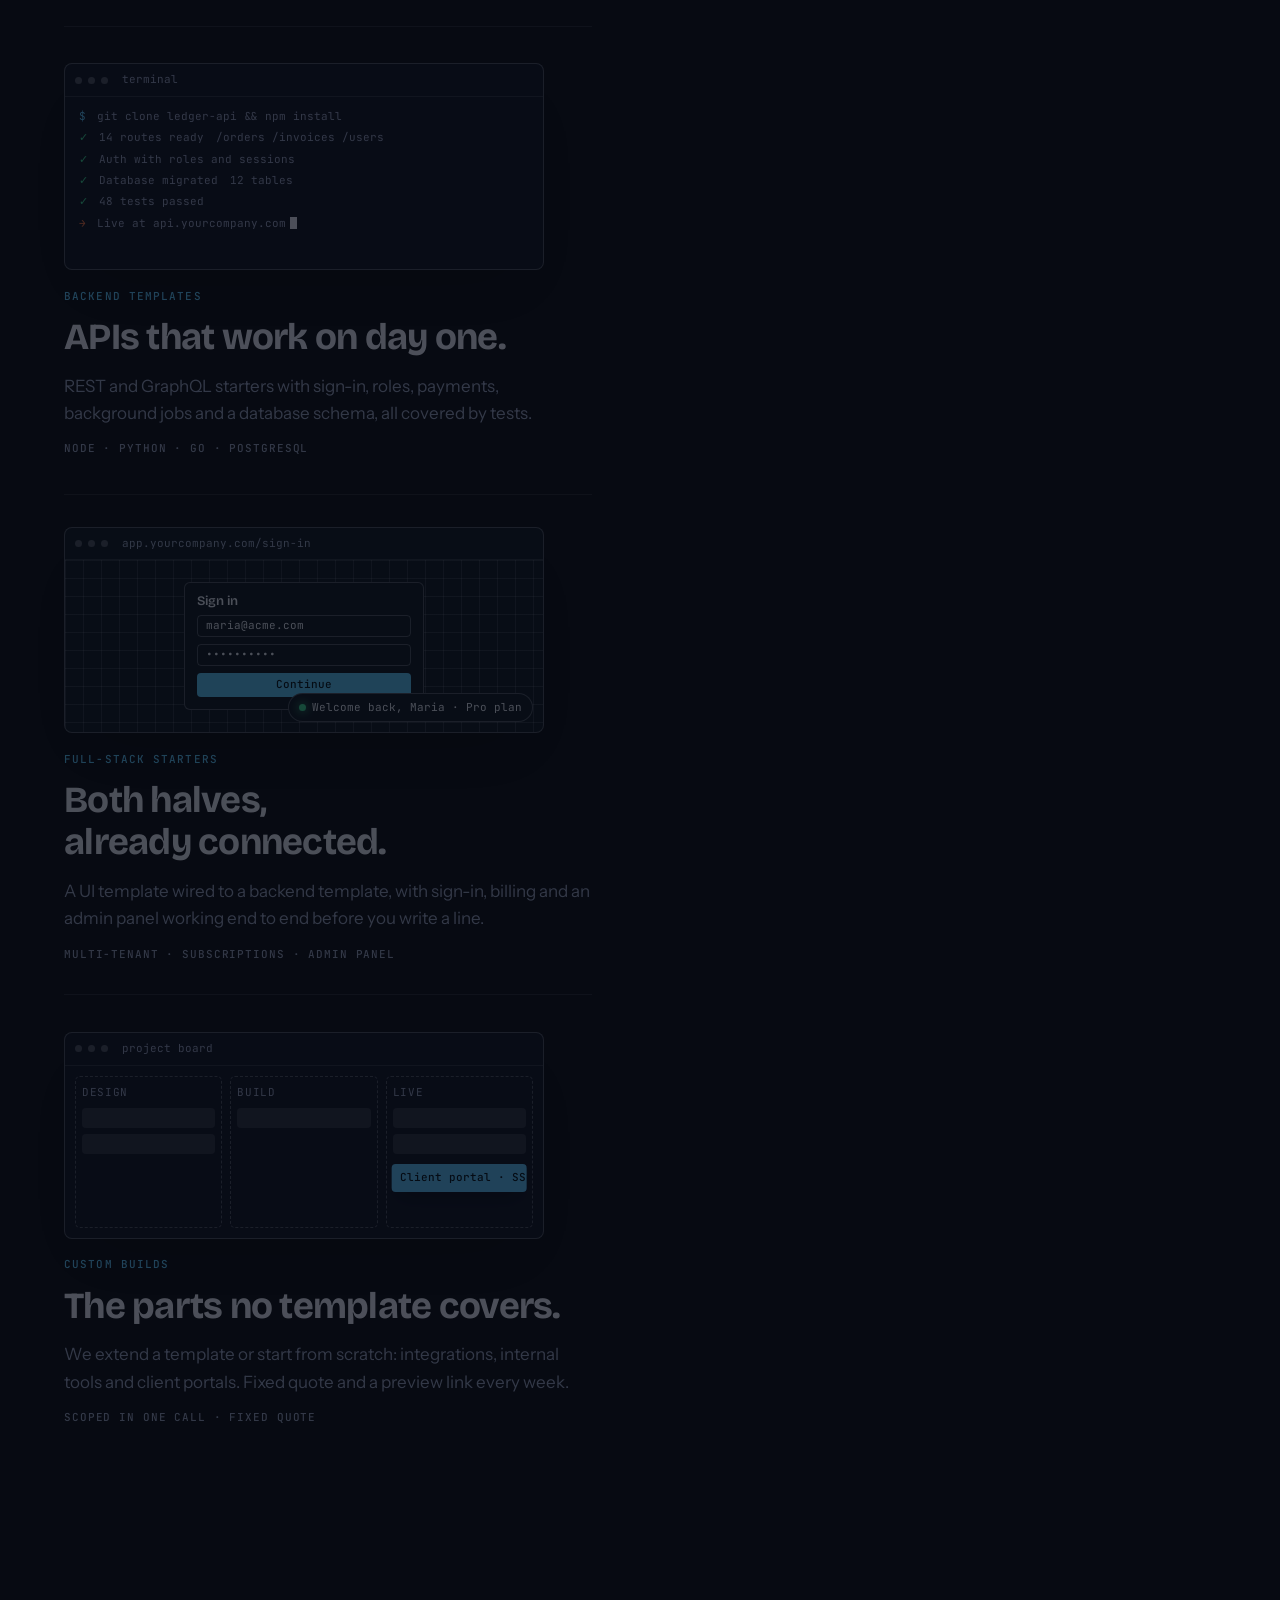
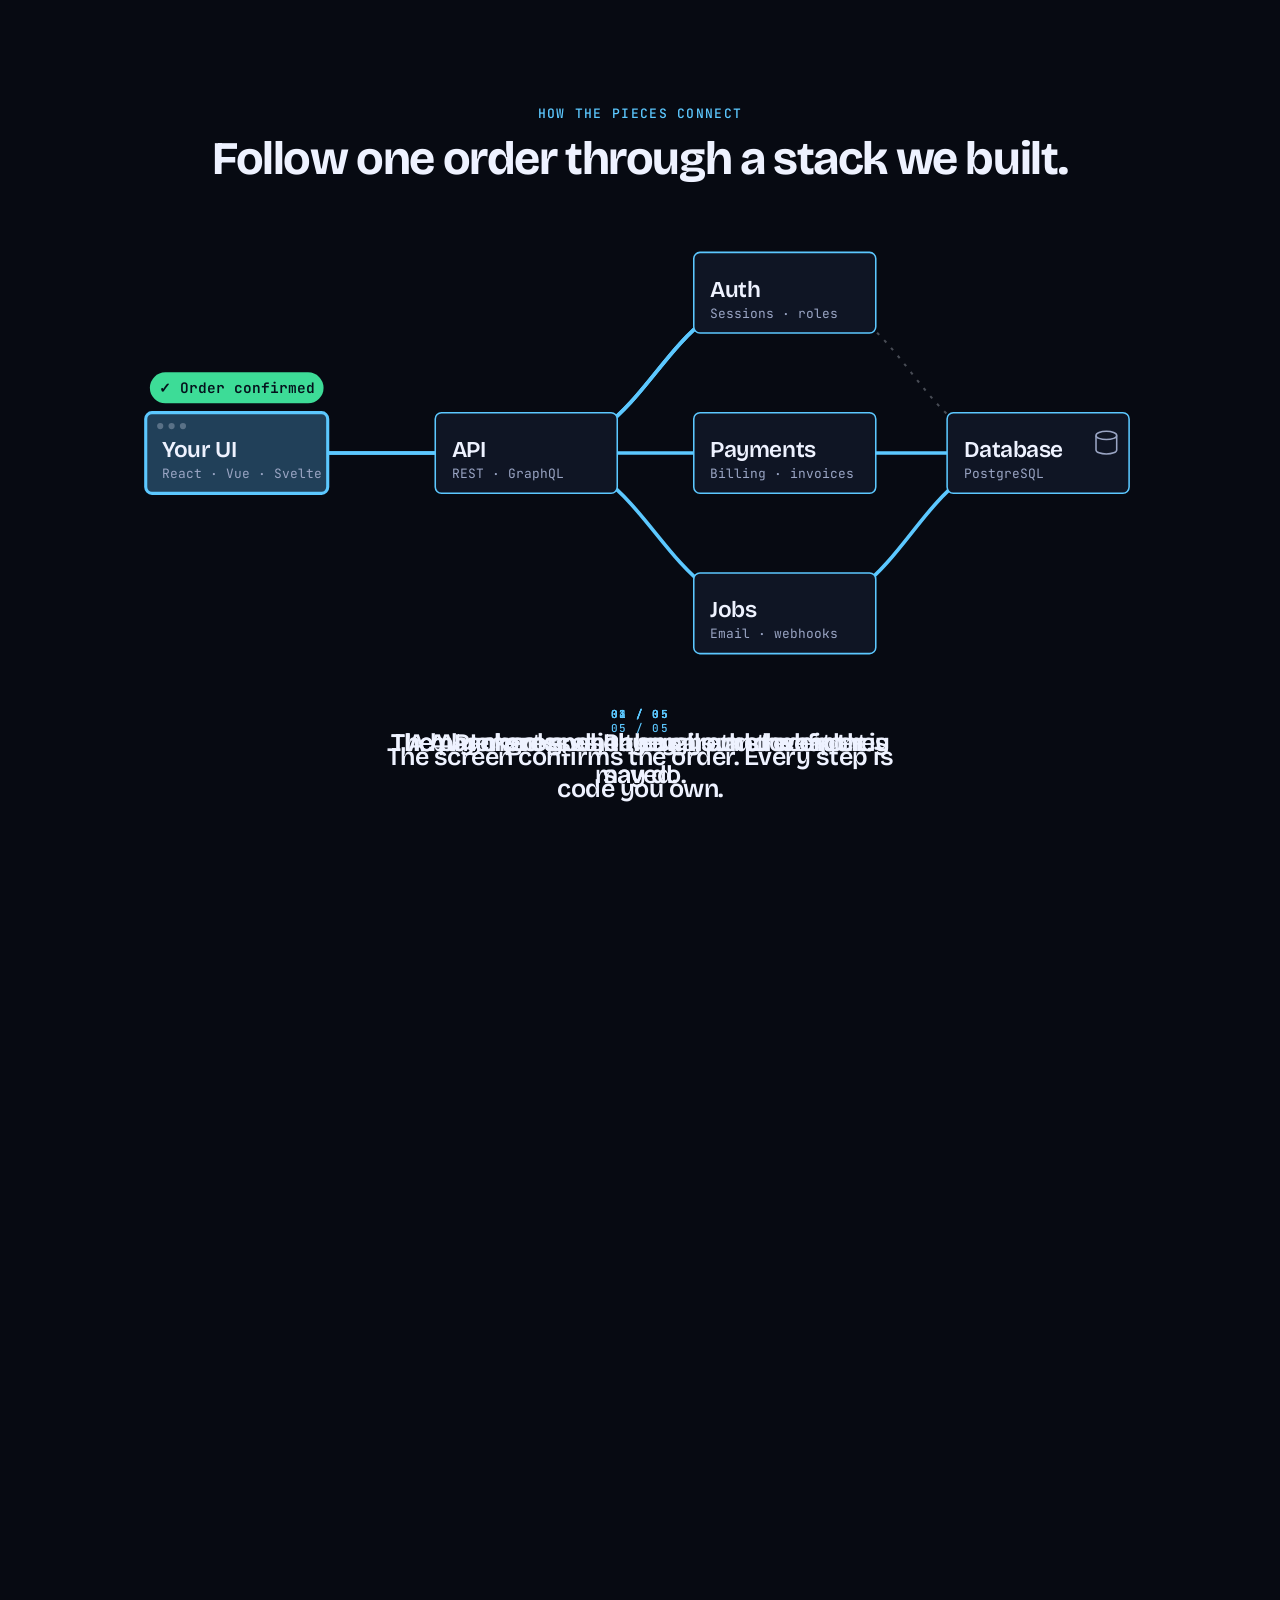
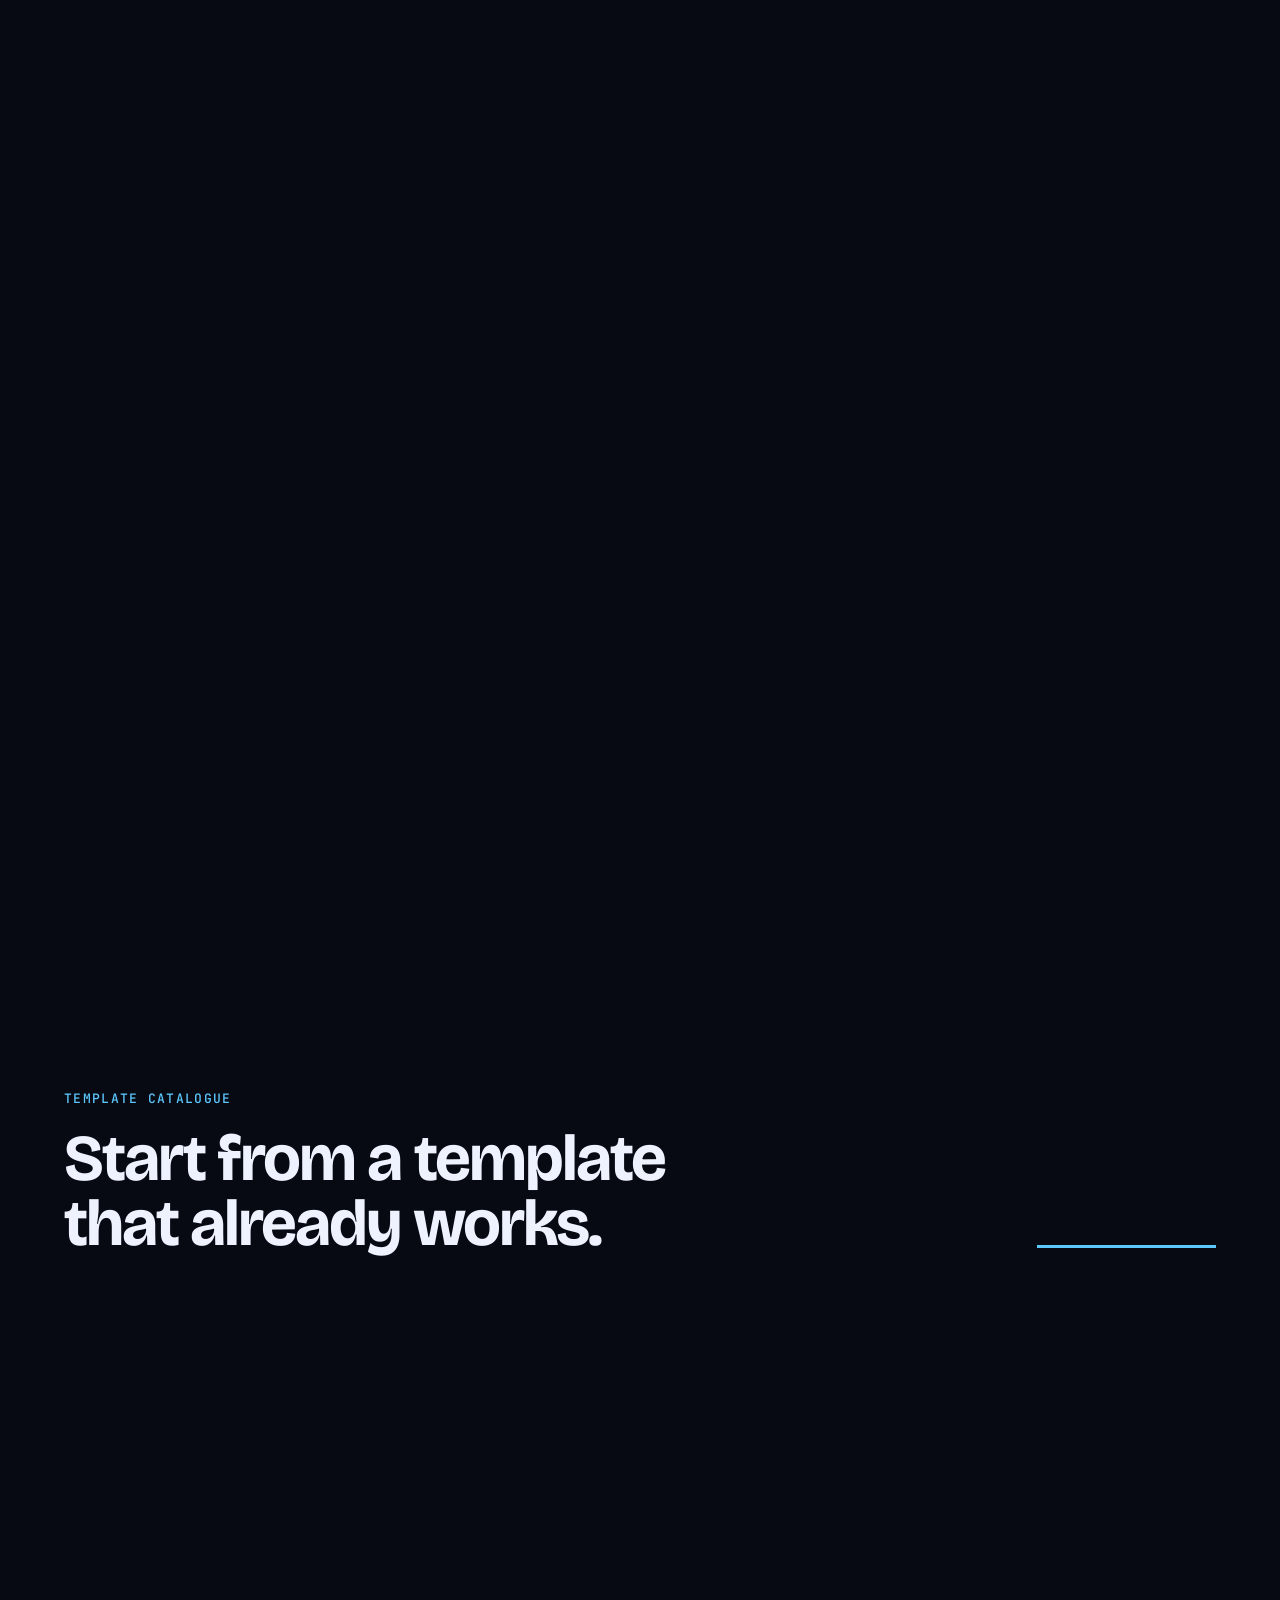
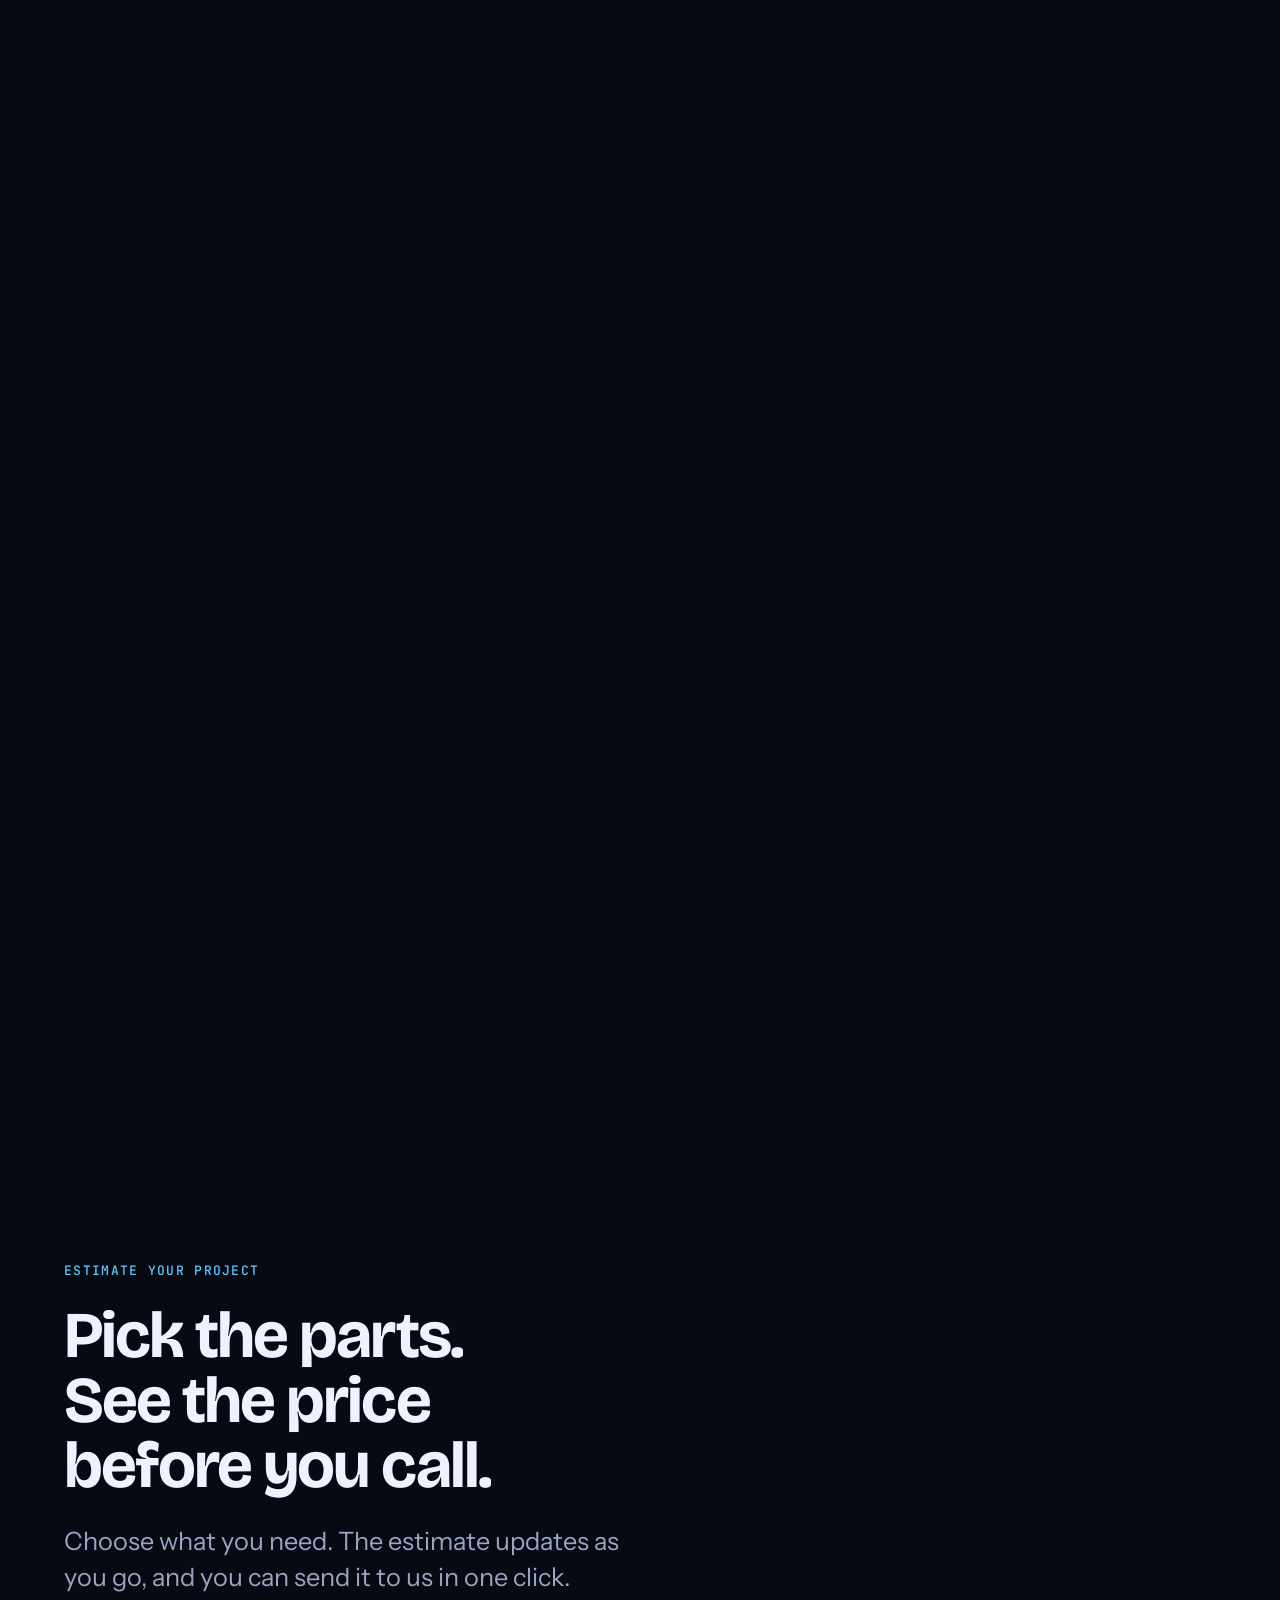
==== commit ae3b1264: "Reposition the template site for a UI, backend and custom-build studio Rewrite the content for a stu" ====
--- a/b2b-template/index.html
+++ b/b2b-template/index.html
@@ -3,8 +3,8 @@
 <head>
 <meta charset="utf-8">
 <meta name="viewport" content="width=device-width, initial-scale=1, viewport-fit=cover">
-<title>Northframe B2B Templates</title>
-<meta name="description" content="Ready-to-launch website templates for B2B companies, with a support team that sets them up, customises them and keeps them running.">
+<title>Northframe Templates and Builds</title>
+<meta name="description" content="UI templates, backend templates and full-stack starters, plus custom builds by the team that wrote them.">
 <meta name="theme-color" content="#070a12">
 <link rel="icon" href="data:image/svg+xml,%3Csvg xmlns='http://www.w3.org/2000/svg' viewBox='0 0 32 32'%3E%3Cpath d='M5 5h22v22H5zM5 13h22M13 13v14' fill='none' stroke='%235cc8ff' stroke-width='4' stroke-linejoin='miter'/%3E%3C/svg%3E">
 <link rel="preconnect" href="https://fonts.googleapis.com">
@@ -42,9 +42,9 @@
     <span data-brand>Northframe</span>
   </a>
   <nav class="nav" id="nav" aria-label="Primary">
-    <a href="#inside">What's inside</a>
-    <a href="#templates">Templates</a>
-    <a href="#support">Support</a>
+    <a href="#make">What we make</a>
+    <a href="#catalogue">Templates</a>
+    <a href="#builder">Estimate</a>
     <a href="#process">Process</a>
     <a href="#pricing">Pricing</a>
   </nav>
@@ -55,7 +55,7 @@
       <button type="button" role="radio" data-skin-btn="circuit" aria-label="Circuit theme" aria-checked="false"></button>
       <button type="button" role="radio" data-skin-btn="paper" aria-label="Paper theme (light)" aria-checked="false"></button>
     </div>
-    <a class="btn btn-sm" href="#contact" data-magnetic><span>Talk to us</span></a>
+    <a class="btn btn-sm" href="#contact" data-magnetic><span>Start a project</span></a>
     <button class="menu-btn" id="menu-btn" type="button" aria-expanded="false" aria-controls="nav" aria-label="Menu"><i></i><i></i></button>
   </div>
 </header>
@@ -73,29 +73,46 @@
   <section class="scene hero" id="top" data-shape="core" data-side="right" data-zoom="12" data-lift="0.5" data-label="Intro">
     <div class="wrap" data-speed="-0.16">
       <div class="copy copy-wide">
-        <p class="eyebrow reveal"><i class="pulse"></i>B2B website templates · sales and support</p>
-        <h1 data-split>Launch a B2B site that <span class="grad">sells for you.</span></h1>
-        <p class="lede reveal"><span data-brand>Northframe</span> makes ready-to-launch website templates for B2B companies. Our support team sets yours up, fits it to your brand and keeps it running after launch.</p>
+        <p class="eyebrow reveal"><i class="pulse"></i>UI templates · Backend templates · Custom builds</p>
+        <h1 aria-label="Ship your next dashboard, API or storefront, front end and back end from one team.">
+          <span data-split>Ship your next</span>
+          <span class="rotator" data-rotator aria-hidden="true">
+            <span class="on">dashboard.</span><span>API.</span><span>storefront.</span><span>admin panel.</span><span>SaaS product.</span>
+          </span>
+        </h1>
+        <p class="lede reveal"><span data-brand>Northframe</span> makes UI templates, backend templates and full-stack starters, and builds custom products on top of them. Start from tested code, or hand the whole build to us.</p>
         <div class="cta-row reveal">
-          <a class="btn" href="#templates" data-magnetic><span>Browse templates</span><svg viewBox="0 0 16 16" width="14" height="14" aria-hidden="true"><path d="M3 8h10M9 4l4 4-4 4" fill="none" stroke="currentColor" stroke-width="1.6"/></svg></a>
-          <a class="btn ghost" href="#support" data-magnetic><span>See how support works</span></a>
+          <a class="btn" href="#builder" data-magnetic><span>Estimate your project</span><svg viewBox="0 0 16 16" width="14" height="14" aria-hidden="true"><path d="M3 8h10M9 4l4 4-4 4" fill="none" stroke="currentColor" stroke-width="1.6"/></svg></a>
+          <a class="btn ghost" href="#catalogue" data-magnetic><span>Browse templates</span></a>
         </div>
       </div>
       <dl class="hero-facts reveal">
-        <div><dt>From purchase to live site</dt><dd>10 working days</dd></div>
-        <div><dt>First reply from support</dt><dd>Under 4 hours</dd></div>
-        <div><dt>Template updates included</dt><dd>12 months</dd></div>
+        <div><dt>UI and backend templates</dt><dd>40+</dd></div>
+        <div><dt>First reply from our team</dt><dd>Within 1 working day</dd></div>
+        <div><dt>Code ownership</dt><dd>100% yours</dd></div>
       </dl>
     </div>
+    <!-- motion graphics: status chips that float around the sculpture (decorative) -->
+    <div class="chips" aria-hidden="true">
+      <span class="chip" style="--x:6%; --y:21%; --d:.2s"><i class="dot ok"></i>POST /orders <b>201 Created</b></span>
+      <span class="chip" style="--x:52%; --y:33%; --d:.7s"><i class="dot"></i>Deploy <b>live in 42 s</b></span>
+      <span class="chip" style="--x:2%; --y:71%; --d:1.2s"><i class="dot ok"></i>Tests <b>48 passed</b></span>
+      <span class="chip" style="--x:46%; --y:80%; --d:1.7s"><i class="dot warm"></i>Lighthouse <b>98</b></span>
+    </div>
     <div class="scroll-hint" aria-hidden="true"><i></i><span>Scroll</span></div>
   </section>
 
-  <!-- ============ INDUSTRY MARQUEE (reacts to scroll speed) ============ -->
-  <section class="marquee-band" aria-label="Industries we build for">
-    <p class="marquee-label">Templates for companies that sell to other companies</p>
+  <!-- ============ STACK MARQUEE (two rows, opposite directions, react to scroll speed) ============ -->
+  <section class="marquee-band" aria-label="Technologies we build with">
+    <p class="marquee-label">We build in the stack you already use</p>
     <div class="marquee" data-marquee="1">
       <div class="marquee-track">
-        <span>Manufacturing</span><span>SaaS &amp; software</span><span>Logistics &amp; freight</span><span>Wholesale</span><span>Industrial services</span><span>Professional services</span><span>Energy</span><span>Fintech</span><span>Construction supply</span><span>Medical supply</span>
+        <span>React</span><span>Next.js</span><span>Vue</span><span>Nuxt</span><span>Svelte</span><span>Tailwind CSS</span><span>TypeScript</span><span>Figma</span><span>React Native</span>
+      </div>
+    </div>
+    <div class="marquee marquee-alt" data-marquee="-0.8">
+      <div class="marquee-track">
+        <span>Node.js</span><span>NestJS</span><span>Python</span><span>FastAPI</span><span>Django</span><span>Go</span><span>Laravel</span><span>PostgreSQL</span><span>Redis</span><span>Docker</span><span>Stripe</span>
       </div>
     </div>
   </section>
@@ -104,205 +121,324 @@
   <section class="scene pinned manifesto" id="why" data-shape="galaxy" data-side="center" data-zoom="12" data-dim="0.5" data-label="Why" data-pin>
     <div class="pin">
       <div class="wrap">
-        <p class="eyebrow">Why start from a template</p>
-        <p class="scrub-text" data-scrub-words>A custom B2B website can take six months and still read like a brochure. We start from a template that already follows how business buyers decide. Then our team fits it to your company and stays with you after launch.</p>
-      </div>
-    </div>
-  </section>
-
-  <!-- ============ 03 · WHAT'S INSIDE (tall section, rows focus one at a time) ============ -->
-  <section class="scene platform" id="inside" data-shape="screens" data-side="right" data-zoom="11.5" data-label="Inside">
+        <p class="eyebrow">Why start with us</p>
+        <p class="scrub-text" data-scrub-words>Most products are built from the same parts: sign-in, dashboards, payments, emails and an admin panel. We build those parts once, test them properly and sell them as templates. When you need more, the same team builds the rest.</p>
+      </div>
+    </div>
+  </section>
+
+  <!-- ============ 03 · WHAT WE MAKE (tall section, each row has a live mockup) ============ -->
+  <section class="scene platform" id="make" data-shape="screens" data-side="right" data-zoom="11.5" data-label="What we make">
     <div class="wrap">
       <div class="copy">
-        <p class="eyebrow reveal">What's inside</p>
-        <h2 data-split>Every template ships with the parts a B2B buyer looks for.</h2>
-        <p class="lede reveal">You are looking at one now. This page is built from the same files you receive.</p>
+        <p class="eyebrow reveal">What we make</p>
+        <h2 data-split>The screens, the systems behind them, and the work in between.</h2>
       </div>
       <ul class="features" data-focus-list>
         <li class="feature">
-          <span class="tag">Pages</span>
-          <h3>The whole site, already laid out.</h3>
-          <p>Home, solutions, industries, pricing, case study, about and contact. Each page is ready for your words and images.</p>
-          <span class="feature-meta">Home · Solutions · Pricing · Case study · Contact</span>
+          <!-- motion graphic: dashboard with growing bars and a line that draws itself -->
+          <div class="mock mock-dash" data-play aria-hidden="true">
+            <div class="mock-bar"><i></i><i></i><i></i><span>app.yourcompany.com/overview</span></div>
+            <div class="dash">
+              <div class="dash-side"><i></i><i></i><i></i><i></i></div>
+              <div class="dash-main">
+                <div class="dash-kpis"><div><b>$48.2k</b><span>Revenue</span></div><div><b>1,284</b><span>Orders</span></div><div><b>3.1%</b><span>Churn</span></div></div>
+                <div class="dash-chart">
+                  <div class="bars"><i style="--h:.42"></i><i style="--h:.58"></i><i style="--h:.5"></i><i style="--h:.72"></i><i style="--h:.64"></i><i style="--h:.86"></i><i style="--h:.78"></i><i style="--h:.95"></i></div>
+                  <svg viewBox="0 0 200 80" preserveAspectRatio="none"><path pathLength="1" d="M0 64 C20 60 30 48 50 50 S80 30 100 34 S140 20 160 18 S190 8 200 6"/></svg>
+                </div>
+              </div>
+            </div>
+          </div>
+          <span class="tag">UI templates</span>
+          <h3>Screens your customers enjoy using.</h3>
+          <p>Dashboards, marketing sites, storefronts and admin panels in React, Vue or Svelte. Responsive, accessible and ready for your brand.</p>
+          <span class="feature-meta">Figma files · components · light and dark themes</span>
         </li>
         <li class="feature">
-          <span class="tag">Sections</span>
-          <h3>Blocks you can reorder in minutes.</h3>
-          <p>Stat bands, feature rows, process steps, pricing tables, FAQs and enquiry forms. Move, copy or delete a block and the page adjusts.</p>
-          <span class="feature-meta">Pinned · Horizontal · Stacking · Accordion</span>
+          <!-- motion graphic: a terminal that sets up an API -->
+          <div class="mock mock-term" data-play aria-hidden="true">
+            <div class="mock-bar"><i></i><i></i><i></i><span>terminal</span></div>
+            <div class="term">
+              <p style="--k:0"><em>$</em> git clone ledger-api &amp;&amp; npm install</p>
+              <p style="--k:1"><b>✓</b> 14 routes ready <span>/orders /invoices /users</span></p>
+              <p style="--k:2"><b>✓</b> Auth with roles and sessions</p>
+              <p style="--k:3"><b>✓</b> Database migrated <span>12 tables</span></p>
+              <p style="--k:4"><b>✓</b> 48 tests passed</p>
+              <p style="--k:5"><i>→</i> Live at api.yourcompany.com<u></u></p>
+            </div>
+          </div>
+          <span class="tag">Backend templates</span>
+          <h3>APIs that work on day one.</h3>
+          <p>REST and GraphQL starters with sign-in, roles, payments, background jobs and a database schema, all covered by tests.</p>
+          <span class="feature-meta">Node · Python · Go · PostgreSQL</span>
         </li>
         <li class="feature">
-          <span class="tag">3D and motion</span>
-          <h3>A scene that moves with the scroll.</h3>
-          <p>The particle sculpture behind this page changes shape for each section. Pick the shape per section, or switch the scene off for a lighter site.</p>
-          <span class="feature-meta">12 shapes · 4 colour skins · works on phones</span>
+          <!-- motion graphic: sign-in that types, submits and greets -->
+          <div class="mock mock-auth" data-play aria-hidden="true">
+            <div class="mock-bar"><i></i><i></i><i></i><span>app.yourcompany.com/sign-in</span></div>
+            <div class="auth">
+              <div class="auth-card">
+                <b>Sign in</b>
+                <span class="field"><span class="type">maria@acme.com</span></span>
+                <span class="field"><span class="type dots">••••••••••</span></span>
+                <span class="auth-btn">Continue</span>
+              </div>
+              <div class="toast"><i class="dot ok"></i>Welcome back, Maria · Pro plan</div>
+            </div>
+          </div>
+          <span class="tag">Full-stack starters</span>
+          <h3>Both halves, already connected.</h3>
+          <p>A UI template wired to a backend template, with sign-in, billing and an admin panel working end to end before you write a line.</p>
+          <span class="feature-meta">Multi-tenant · subscriptions · admin panel</span>
         </li>
         <li class="feature">
-          <span class="tag">Lead capture</span>
-          <h3>Enquiries that reach your sales team.</h3>
-          <p>Forms check what visitors type and send each enquiry to your inbox. On a launch package we connect them to your CRM.</p>
-          <span class="feature-meta">Validated forms · inbox or CRM delivery</span>
+          <!-- motion graphic: a task card travelling across a project board -->
+          <div class="mock mock-board" data-play aria-hidden="true">
+            <div class="mock-bar"><i></i><i></i><i></i><span>project board</span></div>
+            <div class="board">
+              <div class="col"><span>Design</span><i></i><i></i></div>
+              <div class="col"><span>Build</span><i></i></div>
+              <div class="col"><span>Live</span><i></i><i></i></div>
+              <div class="mover">Client portal · SSO</div>
+            </div>
+          </div>
+          <span class="tag">Custom builds</span>
+          <h3>The parts no template covers.</h3>
+          <p>We extend a template or start from scratch: integrations, internal tools and client portals. Fixed quote and a preview link every week.</p>
+          <span class="feature-meta">Scoped in one call · fixed quote</span>
         </li>
       </ul>
     </div>
   </section>
 
-  <!-- ============ 04 · TEMPLATES (pinned horizontal scroll) ============ -->
-  <section class="scene pinned hscroll" id="templates" data-shape="torus" data-side="center" data-zoom="11" data-dim="0.5" data-label="Templates" data-hscroll>
+  <!-- ============ 04 · HOW IT CONNECTS (pinned, scroll drives a request through the system) ============ -->
+  <section class="scene pinned flow" id="flow" data-shape="cloud" data-side="center" data-zoom="12" data-dim="0.3" data-label="How it connects" data-pin>
+    <div class="pin">
+      <div class="wrap flow-wrap">
+        <div class="flow-head">
+          <p class="eyebrow">How the pieces connect</p>
+          <h2>Follow one order through a stack we built.</h2>
+        </div>
+        <div class="flow-stage" data-flow aria-hidden="true"></div>
+        <ol class="flow-steps" data-flow-steps>
+          <li>A buyer presses Pay on your storefront.</li>
+          <li>The API checks who they are and what they may do.</li>
+          <li>The payment goes through and the order is saved.</li>
+          <li>A background job emails the receipt.</li>
+          <li>The screen confirms the order. Every step is code you own.</li>
+        </ol>
+      </div>
+    </div>
+  </section>
+
+  <!-- ============ 05 · CATALOGUE (pinned horizontal scroll, animated thumbnails) ============ -->
+  <section class="scene pinned hscroll" id="catalogue" data-shape="torus" data-side="center" data-zoom="11" data-dim="0.5" data-label="Templates" data-hscroll>
     <div class="pin">
       <div class="wrap hscroll-head">
         <div>
-          <p class="eyebrow">Templates</p>
-          <h2>A template for the way your industry sells.</h2>
+          <p class="eyebrow">Template catalogue</p>
+          <h2>Start from a template that already works.</h2>
         </div>
         <div class="hscroll-meter" aria-hidden="true"><i data-hscroll-bar></i></div>
       </div>
       <div class="hscroll-track" data-hscroll-track>
-        <article class="card sol-card" data-tilt>
-          <span class="tag">Manufacturing</span>
-          <h3>Forge</h3>
-          <p>Product lines, spec sheets and a distributor finder, for buyers who compare on the detail.</p>
-          <div class="sol-stat"><strong>14 pages</strong><span>with spec-sheet and catalogue layouts</span></div>
-        </article>
-        <article class="card sol-card" data-tilt>
-          <span class="tag">SaaS &amp; software</span>
-          <h3>Stack</h3>
-          <p>Feature tours, integration lists and a pricing table that leads to a demo request.</p>
-          <div class="sol-stat"><strong>12 pages</strong><span>with pricing and changelog layouts</span></div>
-        </article>
-        <article class="card sol-card" data-tilt>
-          <span class="tag">Logistics &amp; freight</span>
+        <article class="card sol-card tpl" data-tilt>
+          <div class="thumb thumb-dash" data-play aria-hidden="true"><i></i><i></i><i></i><i></i><i></i><i></i></div>
+          <span class="tag">UI template</span>
+          <h3>Pulse</h3>
+          <p>Analytics dashboard with charts, tables, filters and settings screens.</p>
+          <div class="tpl-foot"><span>24 screens · React</span><strong>$290</strong></div>
+        </article>
+        <article class="card sol-card tpl" data-tilt>
+          <div class="thumb thumb-site" data-play aria-hidden="true"><i></i><i></i><i></i><i></i></div>
+          <span class="tag">UI template</span>
+          <h3>Harbor</h3>
+          <p>B2B marketing site with solution, pricing, case study and contact pages.</p>
+          <div class="tpl-foot"><span>14 pages · Next.js</span><strong>$290</strong></div>
+        </article>
+        <article class="card sol-card tpl" data-tilt>
+          <div class="thumb thumb-shop" data-play aria-hidden="true"><i></i><i></i><i></i><i></i><i></i><i></i></div>
+          <span class="tag">UI template</span>
+          <h3>Aisle</h3>
+          <p>Storefront with catalogue, product, cart and checkout flows.</p>
+          <div class="tpl-foot"><span>18 screens · Nuxt</span><strong>$340</strong></div>
+        </article>
+        <article class="card sol-card tpl" data-tilt>
+          <div class="thumb thumb-code" data-play aria-hidden="true"><code><b>GET</b> /orders</code><code><b>POST</b> /orders</code><code><b>GET</b> /invoices/:id</code><code><b>PATCH</b> /users/:id</code></div>
+          <span class="tag tag-b">Backend template</span>
+          <h3>Ledger</h3>
+          <p>REST API for orders, invoices and customers, with a PostgreSQL schema and tests.</p>
+          <div class="tpl-foot"><span>Node · PostgreSQL</span><strong>$490</strong></div>
+        </article>
+        <article class="card sol-card tpl" data-tilt>
+          <div class="thumb thumb-lock" data-play aria-hidden="true"><i></i><i></i><i></i></div>
+          <span class="tag tag-b">Backend template</span>
+          <h3>Gate</h3>
+          <p>Sign-in, roles, teams and subscription billing as one service you deploy.</p>
+          <div class="tpl-foot"><span>Sessions · SSO · Stripe</span><strong>$490</strong></div>
+        </article>
+        <article class="card sol-card tpl" data-tilt>
+          <div class="thumb thumb-queue" data-play aria-hidden="true"><i></i><i></i><i></i><i></i></div>
+          <span class="tag tag-b">Backend template</span>
           <h3>Relay</h3>
-          <p>Service lanes, coverage and a quote form that asks for exactly what your desk needs.</p>
-          <div class="sol-stat"><strong>11 pages</strong><span>with coverage and quote layouts</span></div>
-        </article>
-        <article class="card sol-card" data-tilt>
-          <span class="tag">Wholesale &amp; distribution</span>
-          <h3>Depot</h3>
-          <p>Brand and category pages with a trade-account signup for new resellers.</p>
-          <div class="sol-stat"><strong>13 pages</strong><span>with category and trade-signup layouts</span></div>
-        </article>
-        <article class="card sol-card" data-tilt>
-          <span class="tag">Professional services</span>
-          <h3>Counsel</h3>
-          <p>Practice areas, team profiles and case studies that show how you work.</p>
-          <div class="sol-stat"><strong>10 pages</strong><span>with team and case-study layouts</span></div>
+          <p>Background jobs and webhooks with queues, retries and email sending.</p>
+          <div class="tpl-foot"><span>Redis · workers</span><strong>$390</strong></div>
+        </article>
+        <article class="card sol-card tpl" data-tilt>
+          <div class="thumb thumb-full" data-play aria-hidden="true"><i></i><i></i><i></i><i></i><i></i></div>
+          <span class="tag tag-f">Full-stack starter</span>
+          <h3>Keystone</h3>
+          <p>Multi-tenant SaaS starter: UI, API, sign-in, billing and admin, already connected.</p>
+          <div class="tpl-foot"><span>Next.js · NestJS</span><strong>$990</strong></div>
         </article>
         <article class="card sol-card sol-card-cta">
-          <h3>Selling something else?</h3>
-          <p>Tell us what you sell and who buys it. We will point you to the closest template or adapt one.</p>
-          <a class="btn ghost" href="#contact"><span>Ask our team</span></a>
-        </article>
-      </div>
-    </div>
-  </section>
-
-  <!-- ============ 05 · SUPPORT ============ -->
-  <section class="scene network" id="support" data-shape="globe" data-side="left" data-zoom="12.5" data-dim="0.6" data-label="Support">
+          <h3>Need something that is not here?</h3>
+          <p>Tell us what you are building. We will point you to the closest template or quote a custom build.</p>
+          <a class="btn ghost" href="#builder"><span>Estimate a custom build</span></a>
+        </article>
+      </div>
+    </div>
+  </section>
+
+  <!-- ============ 06 · ESTIMATOR (pick parts, watch the stack assemble) ============ -->
+  <section class="scene builder" id="builder" data-shape="bars" data-side="center" data-zoom="13" data-dim="0.28" data-label="Estimate">
+    <div class="wrap">
+      <div class="copy">
+        <p class="eyebrow reveal">Estimate your project</p>
+        <h2 data-split>Pick the parts. See the price before you call.</h2>
+        <p class="lede reveal">Choose what you need. The estimate updates as you go, and you can send it to us in one click.</p>
+      </div>
+      <form class="est reveal" id="estimator" aria-label="Project estimator">
+        <div class="est-options">
+          <fieldset>
+            <legend><b>1</b> What do people see?</legend>
+            <label class="pick"><input type="checkbox" name="part" value="Dashboard" data-group="ui" data-price="390" data-days="3" checked><span>Dashboard</span></label>
+            <label class="pick"><input type="checkbox" name="part" value="Marketing site" data-group="ui" data-price="290" data-days="2"><span>Marketing site</span></label>
+            <label class="pick"><input type="checkbox" name="part" value="Storefront" data-group="ui" data-price="340" data-days="4"><span>Storefront</span></label>
+            <label class="pick"><input type="checkbox" name="part" value="Admin panel" data-group="ui" data-price="390" data-days="3"><span>Admin panel</span></label>
+            <label class="pick"><input type="checkbox" name="part" value="Mobile web app" data-group="ui" data-price="490" data-days="4"><span>Mobile web app</span></label>
+          </fieldset>
+          <fieldset>
+            <legend><b>2</b> What runs behind it?</legend>
+            <label class="pick pick-b"><input type="checkbox" name="part" value="REST API" data-group="api" data-price="490" data-days="4" checked><span>REST API</span></label>
+            <label class="pick pick-b"><input type="checkbox" name="part" value="GraphQL API" data-group="api" data-price="590" data-days="5"><span>GraphQL API</span></label>
+            <label class="pick pick-b"><input type="checkbox" name="part" value="Sign-in and roles" data-group="api" data-price="290" data-days="2" checked><span>Sign-in and roles</span></label>
+            <label class="pick pick-b"><input type="checkbox" name="part" value="Payments and billing" data-group="api" data-price="390" data-days="3"><span>Payments and billing</span></label>
+            <label class="pick pick-b"><input type="checkbox" name="part" value="Background jobs" data-group="api" data-price="290" data-days="2"><span>Background jobs</span></label>
+          </fieldset>
+          <fieldset>
+            <legend><b>3</b> How should we deliver it?</legend>
+            <label class="pick pick-r"><input type="radio" name="mode" value="template"><span>Templates only<small>You build it</small></span></label>
+            <label class="pick pick-r"><input type="radio" name="mode" value="setup" checked><span>Set up for you<small>Your brand, deployed</small></span></label>
+            <label class="pick pick-r"><input type="radio" name="mode" value="custom"><span>Custom build<small>Built to your spec</small></span></label>
+          </fieldset>
+        </div>
+        <aside class="card est-summary" aria-live="polite">
+          <div class="stack3d" data-stack3d aria-hidden="true"><div class="plane"></div></div>
+          <p class="est-label">Estimated price</p>
+          <p class="est-price"><strong data-est-price>$2,670</strong><span data-est-unit>one-time</span></p>
+          <p class="est-time" data-est-time>Live in about 10 working days</p>
+          <p class="est-parts" data-est-parts>Dashboard, REST API, Sign-in and roles</p>
+          <a class="btn full" href="#contact" data-est-send><span>Send this estimate</span></a>
+          <p class="est-note">A guide price. We confirm a fixed quote after a 30-minute call.</p>
+        </aside>
+      </form>
+    </div>
+  </section>
+
+  <!-- ============ 07 · PROMISE ============ -->
+  <section class="scene network" id="promise" data-shape="globe" data-side="left" data-zoom="12.5" data-dim="0.6" data-label="Promise">
     <div class="wrap">
       <div class="copy right">
-        <p class="eyebrow reveal">Support</p>
-        <h2 data-split>One team for setup, changes and fixes.</h2>
-        <p class="lede reveal">You write to the people who built your template. They set it up, make the changes you ask for and fix what breaks, wherever your team works.</p>
+        <p class="eyebrow reveal">Why teams pick us</p>
+        <h2 data-split>Built by the people who answer your email.</h2>
+        <p class="lede reveal">The engineers who wrote your template are the ones who reply when you have a question, wherever your team works.</p>
         <div class="stats reveal">
-          <div class="stat"><strong><span data-count="4" data-suffix=" h">4 h</span></strong><span>to a first reply on working days</span></div>
-          <div class="stat"><strong><span data-count="12" data-suffix=" mo">12 mo</span></strong><span>of template updates included</span></div>
-          <div class="stat"><strong><span data-count="3">3</span></strong><span>rounds of changes during setup</span></div>
-          <div class="stat"><strong><span data-count="5" data-suffix=" days">5 days</span></strong><span>a week the support desk is open</span></div>
-        </div>
-      </div>
-    </div>
-  </section>
-
-  <!-- ============ 06 · PROCESS (sticky stacking cards) ============ -->
+          <div class="stat"><strong><span data-count="1" data-suffix=" day">1 day</span></strong><span>to a first reply, on working days</span></div>
+          <div class="stat"><strong><span data-count="12" data-suffix=" mo">12 mo</span></strong><span>of updates with every template</span></div>
+          <div class="stat"><strong><span data-count="100" data-suffix="%">100%</span></strong><span>of the code is yours to change</span></div>
+          <div class="stat"><strong><span data-count="14" data-suffix=" days">14 days</span></strong><span>to ask for a refund on a template</span></div>
+        </div>
+        <div class="card included reveal" data-tilt>
+          <h3>Every template ships with</h3>
+          <ul class="checklist">
+            <li>TypeScript types, tests and a CI configuration</li>
+            <li>Docs for every screen and every endpoint</li>
+            <li>A commercial licence for one product</li>
+            <li>No lock-in: deploy it wherever you like</li>
+          </ul>
+        </div>
+      </div>
+    </div>
+  </section>
+
+  <!-- ============ 08 · PROCESS (sticky stacking cards) ============ -->
   <section class="scene process" id="process" data-shape="helix" data-side="right" data-zoom="13" data-label="Process">
     <div class="wrap">
       <div class="copy">
-        <p class="eyebrow reveal">Process</p>
-        <h2 data-split>From purchase to live site in ten working days.</h2>
-        <p class="lede reveal">This is the launch package. If you buy the template alone, you get the files and guide on day one.</p>
+        <p class="eyebrow reveal">Custom builds</p>
+        <h2 data-split>From first call to launch in about six weeks.</h2>
+        <p class="lede reveal">A typical custom build on top of our templates. Smaller jobs are faster.</p>
       </div>
       <ol class="stack" data-stack>
         <li class="card stack-card" style="--i:0">
-          <div class="stack-top"><span class="step-no">01</span><span class="tag">Day 1</span></div>
-          <h3>Choose</h3>
-          <p>Pick the template closest to your business. You receive the files, the guide and your licence straight away.</p>
+          <div class="stack-top"><span class="step-no">01</span><span class="tag">Week 1</span></div>
+          <h3>Scope</h3>
+          <p>A 30-minute call, then a written scope and a fixed quote. You know the price before any work starts.</p>
         </li>
         <li class="card stack-card" style="--i:1">
-          <div class="stack-top"><span class="step-no">02</span><span class="tag">Days 2–3</span></div>
-          <h3>Brief</h3>
-          <p>Send us your logo, colours and existing copy. We map your content to the pages and tell you what is missing.</p>
+          <div class="stack-top"><span class="step-no">02</span><span class="tag">Weeks 1–2</span></div>
+          <h3>Design</h3>
+          <p>We shape the screens from the closest template, in Figma or straight in code. You review and comment on every screen.</p>
         </li>
         <li class="card stack-card" style="--i:2">
-          <div class="stack-top"><span class="step-no">03</span><span class="tag">Days 4–8</span></div>
+          <div class="stack-top"><span class="step-no">03</span><span class="tag">Weeks 2–5</span></div>
           <h3>Build</h3>
-          <p>Our team applies your brand, places your content and connects your forms. You review a private link and ask for changes.</p>
+          <p>UI and backend are built side by side. Every Friday you get a preview link and a short written update.</p>
         </li>
         <li class="card stack-card" style="--i:3">
-          <div class="stack-top"><span class="step-no">04</span><span class="tag">Days 9–10</span></div>
+          <div class="stack-top"><span class="step-no">04</span><span class="tag">Week 6</span></div>
           <h3>Launch</h3>
-          <p>We test on phones and desktops, go live on your domain and hand over the files. Support starts the same day.</p>
+          <p>We deploy to your servers or cloud, hand over the repository and docs, and fix anything that breaks for 90 days.</p>
         </li>
       </ol>
     </div>
   </section>
 
-  <!-- ============ 07 · HANDOVER ============ -->
-  <section class="scene results" id="handover" data-shape="bars" data-side="left" data-zoom="12.5" data-label="Handover">
-    <div class="wrap">
-      <div class="copy right">
-        <p class="eyebrow reveal">Handover</p>
-        <h2 data-split>Yours to own and easy to change.</h2>
-        <div class="stats stats-big reveal">
-          <div class="stat"><strong><span data-count="0">0</span></strong><span>build tools or plugins to maintain</span></div>
-          <div class="stat"><strong><span data-count="3">3</span> files</strong><span>hold all copy, colours and settings</span></div>
-          <div class="stat"><strong><span data-count="4">4</span> skins</strong><span>included, and a new one is one CSS rule</span></div>
-        </div>
-        <div class="card included reveal" data-tilt>
-          <h3>What you receive</h3>
-          <ul class="checklist">
-            <li>Full source files in plain HTML, CSS and JavaScript</li>
-            <li>A written guide to every section and scroll effect</li>
-            <li>A licence for one company website</li>
-            <li>Hosting on any static host, with no lock-in</li>
-          </ul>
-        </div>
-      </div>
-    </div>
-  </section>
-
-  <!-- ============ 08 · PRICING + FAQ ============ -->
+  <!-- ============ 09 · PRICING + FAQ ============ -->
   <div class="scene-group" id="pricing" data-shape="wave" data-side="center" data-zoom="11" data-dim="0.4" data-label="Pricing">
     <section class="scene pricing">
       <div class="wrap">
         <div class="copy copy-center">
           <p class="eyebrow reveal">Pricing</p>
-          <h2 data-split>Buy the template. Add the support you need.</h2>
-          <p class="lede reveal">Pay once for the template. Launch help and ongoing care are optional.</p>
+          <h2 data-split>Three ways to work with us.</h2>
+          <p class="lede reveal">Buy a template, have us set it up, or have us build the whole product.</p>
         </div>
         <div class="plans">
           <article class="card plan reveal" data-tilt>
             <span class="tag">Template</span>
-            <p class="plan-price"><strong>$490</strong><span>one-time</span></p>
-            <p class="plan-for">You build it yourself</p>
-            <ul class="checklist"><li>All pages and sections</li><li>3D scene and four colour skins</li><li>Written guide</li><li>12 months of updates and email support</li></ul>
-            <a class="btn ghost" href="#contact"><span>Buy the template</span></a>
+            <p class="plan-price"><strong>$290</strong><span>from, one-time</span></p>
+            <p class="plan-for">You build on it yourself</p>
+            <ul class="checklist"><li>UI or backend template</li><li>Docs, types and tests</li><li>12 months of updates</li><li>Email support from the authors</li></ul>
+            <a class="btn ghost" href="#catalogue"><span>Browse templates</span></a>
           </article>
           <article class="card plan plan-featured reveal" data-tilt>
-            <span class="tag">Template + launch · most chosen</span>
-            <p class="plan-price"><strong>$1,900</strong><span>one-time</span></p>
-            <p class="plan-for">We build it with you</p>
-            <ul class="checklist"><li>Everything in Template</li><li>Your brand, copy and images placed</li><li>Forms connected to your inbox or CRM</li><li>Live on your domain in 10 working days</li></ul>
-            <a class="btn" href="#contact"><span>Start a launch</span></a>
+            <span class="tag">Setup · most chosen</span>
+            <p class="plan-price"><strong>$1,900</strong><span>from, one-time</span></p>
+            <p class="plan-for">We fit it to you and deploy it</p>
+            <ul class="checklist"><li>Templates included</li><li>Your brand, content and data</li><li>UI and backend connected</li><li>Live in about 10 working days</li></ul>
+            <a class="btn" href="#builder"><span>Estimate a setup</span></a>
           </article>
           <article class="card plan reveal" data-tilt>
-            <span class="tag">Care plan</span>
-            <p class="plan-price"><strong>$240</strong><span>per month</span></p>
-            <p class="plan-for">We keep it running</p>
-            <ul class="checklist"><li>Content changes within 2 working days</li><li>Uptime monitoring and backups</li><li>Template updates applied for you</li><li>Priority support queue</li></ul>
-            <a class="btn ghost" href="#contact"><span>Add a care plan</span></a>
+            <span class="tag">Custom build</span>
+            <p class="plan-price"><strong>$6,500</strong><span>from, fixed quote</span></p>
+            <p class="plan-for">We build your product</p>
+            <ul class="checklist"><li>UI and backend to your spec</li><li>Preview link every week</li><li>You own the repository</li><li>90 days of fixes after launch</li></ul>
+            <a class="btn ghost" href="#contact"><span>Talk about a build</span></a>
           </article>
         </div>
+        <p class="plans-note reveal">Need changes after launch? A care plan from $240 a month covers updates, monitoring and small changes.</p>
       </div>
     </section>
 
@@ -310,47 +446,51 @@
       <div class="wrap faq-grid">
         <div class="copy">
           <p class="eyebrow reveal">Questions</p>
-          <h2 data-split>Asked before every purchase.</h2>
+          <h2 data-split>Asked before every project.</h2>
         </div>
         <div class="faq-list reveal">
           <details open>
-            <summary>Do I need a developer to use a template?</summary>
-            <p>Not for copy, images and colours. The guide shows where each one lives. For new page types or integrations, choose the launch package or a care plan and our team does it.</p>
+            <summary>Which stacks do you work in?</summary>
+            <p>For UI: React, Next.js, Vue, Nuxt and Svelte. For backends: Node.js, Python, Go and PHP, with PostgreSQL, MySQL or MongoDB. If your team already has a stack, we work in it.</p>
           </details>
           <details>
-            <summary>Where can I host the site?</summary>
-            <p>Anywhere that serves static files, including GitHub Pages, Netlify, Vercel or your own server. There is nothing to install on the server.</p>
+            <summary>Can you put a UI template and a backend template together?</summary>
+            <p>Yes. Our full-stack starters already are. With a setup package we connect any UI template to any backend template and deploy them together.</p>
           </details>
           <details>
-            <summary>Can I use one template for several websites?</summary>
-            <p>Each licence covers one company website. Agencies and groups building several sites can ask us for a multi-site licence.</p>
+            <summary>Do we own the code?</summary>
+            <p>Templates come with a commercial licence for one product, and you can change anything. On a custom build the repository is transferred to you at launch.</p>
           </details>
           <details>
-            <summary>What does support cover?</summary>
-            <p>Questions about the template, bug fixes and updates for 12 months. Changes to your content and design are part of the launch package and the care plan.</p>
+            <summary>Can you work on our existing product?</summary>
+            <p>Yes. Many custom builds extend an app a client already runs: a new admin panel, an API for a mobile app, or an integration with another system.</p>
+          </details>
+          <details>
+            <summary>What happens after launch?</summary>
+            <p>Templates get 12 months of updates. Custom builds get 90 days of fixes. After that, a care plan covers updates, monitoring and small changes.</p>
           </details>
         </div>
       </div>
     </section>
   </div>
 
-  <!-- ============ 09 · CONTACT ============ -->
+  <!-- ============ 10 · CONTACT ============ -->
   <section class="scene contact" id="contact" data-shape="knot" data-side="right" data-zoom="12" data-label="Contact">
     <div class="wrap">
       <div class="copy">
-        <p class="eyebrow reveal">Talk to us</p>
-        <h2 data-split>Tell us about the site you need.</h2>
-        <p class="lede reveal">Say what you sell and who buys it. We reply within one working day with the template we would start from.</p>
+        <p class="eyebrow reveal">Start a project</p>
+        <h2 data-split>Tell us what you are building.</h2>
+        <p class="lede reveal">We reply within one working day with the templates we would start from and a guide price.</p>
         <form class="form reveal" id="demo-form" novalidate>
           <label for="f-name">Name<input id="f-name" name="name" autocomplete="name" required></label>
           <label for="f-email">Work email<input id="f-email" name="email" type="email" autocomplete="email" required></label>
           <label for="f-company">Company<input id="f-company" name="company" autocomplete="organization"></label>
-          <label for="f-interest">I am interested in
+          <label for="f-interest">I need
             <select id="f-interest" name="interest">
-              <option>Template only</option><option>Template + launch</option><option>Care plan</option><option>Support for a site I already have</option>
+              <option>A UI template</option><option>A backend template</option><option>A full-stack starter</option><option>Setup of a template</option><option>A custom build</option><option>Something else</option>
             </select>
           </label>
-          <label class="full" for="f-msg">What do you sell, and to whom?<textarea id="f-msg" name="message" rows="3"></textarea></label>
+          <label class="full" for="f-msg">What are you building?<textarea id="f-msg" name="message" rows="4"></textarea></label>
           <button class="btn full" type="submit" data-magnetic><span>Send enquiry</span></button>
           <p class="form-note full" id="form-note" role="status">Or write to <a data-email href="mailto:hello@northframe.example">hello@northframe.example</a></p>
         </form>
@@ -358,6 +498,9 @@
     </div>
   </section>
 </main>
+
+<!-- Mobile: a call to action that stays in reach once the hero has scrolled away -->
+<a class="dock-cta" id="dock-cta" href="#builder"><span>Estimate your project</span><svg viewBox="0 0 16 16" width="14" height="14" aria-hidden="true"><path d="M3 8h10M9 4l4 4-4 4" fill="none" stroke="currentColor" stroke-width="1.6"/></svg></a>
 
 <!-- ============ FOOTER ============ -->
 <footer class="site-footer">
@@ -365,10 +508,10 @@
   <div class="wrap footer-grid">
     <div>
       <a class="brand" href="#top"><svg viewBox="0 0 32 32" width="22" height="22" aria-hidden="true"><path d="M5 5h22v22H5zM5 13h22M13 13v14" fill="none" stroke="currentColor" stroke-width="3.4" stroke-linejoin="miter"/></svg><span data-brand>Northframe</span></a>
-      <p class="footer-note">Sample content. The brand name, prices, timings and plan details are placeholders to replace with your own.</p>
+      <p class="footer-note">Sample content. The brand name, template names, prices, timings and commitments are placeholders to replace with your own.</p>
     </div>
     <nav aria-label="Footer">
-      <a href="#inside">What's inside</a><a href="#templates">Templates</a><a href="#support">Support</a><a href="#pricing">Pricing</a><a href="#contact">Contact</a>
+      <a href="#make">What we make</a><a href="#catalogue">Templates</a><a href="#builder">Estimate</a><a href="#pricing">Pricing</a><a href="#contact">Contact</a>
     </nav>
     <div class="footer-meta"><span>© <span id="year">2026</span> <span data-brand>Northframe</span></span><a href="#top">Back to top ↑</a></div>
   </div>
--- a/b2b-template/css/style.css
+++ b/b2b-template/css/style.css
@@ -441,3 +441,307 @@
   .scene .copy, .features, .scrub-text, .hero-facts { text-shadow: 0 0 1em var(--bg), 0 0 .3em var(--bg); }
   .grad .wi, .btn, .card, .form { text-shadow: none; }
 }
+
+/* ==========================================================================
+   9. Motion graphics and conversion sections
+   ========================================================================== */
+
+/* ---- Hero: rotating word ---- */
+.hero h1 > [data-split] { display: block; }
+.rotator { display: grid; justify-items: start; perspective: 700px; padding-bottom: .08em; }
+.rotator > span {
+  grid-area: 1 / 1; opacity: 0; transform: translateY(.55em) rotateX(-75deg); transform-origin: 50% 100%; filter: blur(6px);
+  background: linear-gradient(100deg, var(--accent), var(--accent-2)); -webkit-background-clip: text; background-clip: text; color: transparent;
+  transition: opacity .6s var(--ease), transform .7s var(--ease), filter .6s;
+}
+.rotator > span.on { opacity: 1; transform: none; filter: none; }
+.rotator > span.out { opacity: 0; transform: translateY(-.45em) rotateX(75deg); transform-origin: 50% 0; filter: blur(6px); }
+
+/* ---- Hero: floating status chips ---- */
+.chips { position: absolute; top: 0; bottom: 0; left: 58%; right: var(--gutter-r); overflow: hidden; pointer-events: none; }   /* clipped so a chip can never widen the page */
+.chip {
+  position: absolute; left: var(--x); top: var(--y); display: flex; align-items: center; gap: .55rem;
+  padding: .55rem .85rem; border: 1px solid var(--line-strong); border-radius: 99px; background: var(--panel);
+  font: 500 .75rem/1 var(--font-mono); color: var(--muted); white-space: nowrap;
+  box-shadow: 0 18px 40px -18px rgba(0, 0, 0, .7);
+}
+.chip b { color: var(--fg); font-weight: 500; }
+.dot { width: 7px; height: 7px; border-radius: 50%; background: var(--accent); box-shadow: 0 0 10px var(--accent); }
+.dot.ok { background: #3ddc97; box-shadow: 0 0 10px #3ddc97; }
+.dot.warm { background: var(--accent-2); box-shadow: 0 0 10px var(--accent-2); }
+.js:not(.loading) .chip { animation: chip-in .9s var(--ease) calc(var(--d) + .5s) both, bob 7s ease-in-out calc(var(--d) * 3) infinite; }
+@keyframes chip-in { from { opacity: 0; scale: .7; filter: blur(4px); } }
+@keyframes bob { 50% { translate: 0 -12px; } }
+@media (max-width: 1279px) { .chips { display: none; } }
+
+/* ---- Marquee: second row outlined, running the other way ---- */
+.marquee-alt { margin-top: 1.1rem; }
+.marquee-alt .marquee-track span { color: transparent; -webkit-text-stroke: 1px var(--muted); }
+.marquee-alt .marquee-track span:hover { color: var(--fg); -webkit-text-stroke: 0; }
+
+/* ---- Feature mockups (shared window chrome) ---- */
+.mock {
+  width: 100%; max-width: 30rem; margin-bottom: .4rem; overflow: hidden;
+  border: 1px solid var(--line-strong); border-radius: 8px; background: var(--panel-solid);
+  font: 400 .6875rem/1.4 var(--font-mono); color: var(--muted);
+  box-shadow: 0 30px 60px -30px rgba(0, 0, 0, .65);
+}
+.mock-bar { display: flex; align-items: center; gap: 6px; padding: 8px 10px; border-bottom: 1px solid var(--line); }
+.mock-bar i { width: 7px; height: 7px; border-radius: 50%; background: var(--line-strong); }
+.mock-bar span { margin-left: 8px; overflow: hidden; text-overflow: ellipsis; white-space: nowrap; }
+
+/* dashboard */
+.dash { display: grid; grid-template-columns: 44px minmax(0, 1fr); height: 172px; }
+.dash-side { display: grid; align-content: start; gap: 8px; padding: 12px 10px; border-right: 1px solid var(--line); }
+.dash-side i { height: 6px; border-radius: 3px; background: var(--line-strong); }
+.dash-side i:first-child { background: var(--accent); }
+.dash-main { display: grid; grid-template-rows: auto minmax(0, 1fr); gap: 10px; padding: 10px; }
+.dash-kpis { display: grid; grid-template-columns: repeat(3, minmax(0, 1fr)); gap: 8px; }
+.dash-kpis div { display: grid; gap: 2px; padding: 6px 8px; border: 1px solid var(--line); border-radius: 5px; }
+.dash-kpis b { font: 600 .8125rem/1.1 var(--font-display); color: var(--fg); }
+.dash-chart { position: relative; border: 1px solid var(--line); border-radius: 5px; }
+.bars { position: absolute; inset: 10px; display: flex; align-items: flex-end; gap: 6px; }
+.bars i { flex: 1; height: calc(var(--h) * 100%); border-radius: 2px 2px 0 0; transform-origin: 50% 100%; background: linear-gradient(to top, color-mix(in srgb, var(--accent) 22%, transparent), color-mix(in srgb, var(--accent) 70%, transparent)); }
+.dash-chart svg { position: absolute; inset: 10px; width: calc(100% - 20px); height: calc(100% - 20px); overflow: visible; }
+.dash-chart path { fill: none; stroke: var(--accent-2); stroke-width: 2.2; vector-effect: non-scaling-stroke; stroke-dasharray: 1 1; stroke-linecap: round; }
+.play .bars i { animation: grow 4.2s var(--ease) calc(var(--h) * .9s) infinite backwards; }
+.play .dash-chart path { animation: draw 4.2s ease-in-out infinite backwards; }
+@keyframes grow { 0% { transform: scaleY(.06); } 28%, 82% { transform: none; } 100% { transform: scaleY(.06); } }
+@keyframes draw { 0% { stroke-dashoffset: 1; } 45%, 85% { stroke-dashoffset: 0; } 100% { stroke-dashoffset: -1; } }
+
+/* terminal */
+.term { display: grid; align-content: start; gap: 6px; min-height: 172px; padding: 12px 14px; color: var(--fg); }
+.term p { overflow: hidden; white-space: nowrap; text-overflow: ellipsis; }
+.term em { font-style: normal; color: var(--accent); margin-right: .4em; }
+.term b { font-weight: 400; color: #3ddc97; margin-right: .4em; }
+.term span { color: var(--muted); margin-left: .4em; }
+.term i { font-style: normal; color: var(--accent-2); margin-right: .4em; }
+.term u { display: inline-block; width: 7px; height: 12px; margin-left: 4px; vertical-align: -2px; background: var(--fg); text-decoration: none; }
+.play .term p { animation: type-line 9s steps(26, end) calc(var(--k) * .85s) infinite backwards; }
+.play .term u { animation: blink 1s steps(1) infinite; }
+@keyframes type-line { 0% { clip-path: inset(0 100% 0 0); } 7% { clip-path: inset(0 0 0 0); opacity: 1; } 90% { opacity: 1; } 96%, 100% { opacity: 0; } }
+@keyframes blink { 50% { opacity: 0; } }
+
+/* sign-in */
+.auth {
+  position: relative; display: grid; place-items: center; height: 172px;
+  background-image: linear-gradient(var(--line) 1px, transparent 1px), linear-gradient(90deg, var(--line) 1px, transparent 1px);
+  background-size: 18px 18px;
+}
+.auth-card { display: grid; gap: 7px; width: min(62%, 15rem); padding: 12px; border: 1px solid var(--line-strong); border-radius: 6px; background: var(--panel-solid); }
+.auth-card b { font: 600 .8125rem/1 var(--font-display); color: var(--fg); }
+.field { display: flex; align-items: center; height: 22px; padding: 0 8px; overflow: hidden; border: 1px solid var(--line-strong); border-radius: 4px; }
+.type { white-space: nowrap; color: var(--fg); }
+.auth-btn { display: grid; place-items: center; height: 24px; border-radius: 4px; background: var(--accent); color: var(--on-accent); font-weight: 500; }
+.toast { position: absolute; right: 10px; bottom: 10px; display: flex; align-items: center; gap: 6px; padding: 6px 10px; border: 1px solid var(--line-strong); border-radius: 99px; background: var(--panel-solid); color: var(--fg); }
+.play .auth .field:first-of-type .type { animation: type-a 7s steps(14, end) infinite backwards; }
+.play .auth .dots { animation: type-b 7s steps(10, end) infinite backwards; }
+.play .auth-btn { animation: press 7s ease infinite; }
+.play .toast { animation: toast 7s var(--ease) infinite backwards; }
+@keyframes type-a { 0%, 6% { clip-path: inset(0 100% 0 0); } 26%, 100% { clip-path: inset(0 0 0 0); } }
+@keyframes type-b { 0%, 30% { clip-path: inset(0 100% 0 0); } 42%, 100% { clip-path: inset(0 0 0 0); } }
+@keyframes press { 0%, 46%, 54%, 100% { transform: none; filter: none; } 50% { transform: scale(.94); filter: brightness(1.25); } }
+@keyframes toast { 0%, 54% { opacity: 0; translate: 0 14px; } 60%, 92% { opacity: 1; translate: 0 0; } 100% { opacity: 0; } }
+
+/* project board */
+.board { position: relative; display: grid; grid-template-columns: repeat(3, minmax(0, 1fr)); gap: 8px; height: 172px; padding: 10px; }
+.col { display: grid; align-content: start; gap: 6px; padding: 8px 6px; border: 1px dashed var(--line-strong); border-radius: 5px; }
+.col span { margin-bottom: 2px; letter-spacing: .06em; text-transform: uppercase; }
+.col i { height: 20px; border-radius: 4px; background: var(--line); }
+.mover {
+  position: absolute; left: 16px; top: 98px; width: calc((100% - 36px) / 3 - 12px); height: 28px; padding: 0 8px;
+  display: flex; align-items: center; overflow: hidden; white-space: nowrap; text-overflow: ellipsis;
+  border-radius: 4px; background: var(--accent); color: var(--on-accent); font-weight: 500;
+  translate: calc(200% + 40px) 0; box-shadow: 0 10px 20px -8px rgba(0, 0, 0, .6);
+}
+.play .mover { animation: move-card 7.5s var(--ease) infinite; }
+@keyframes move-card {
+  0%, 16% { translate: 0 0; scale: 1; }
+  24% { scale: 1.06; } 32%, 50% { translate: calc(100% + 20px) 0; scale: 1; }
+  58% { scale: 1.06; } 66%, 92% { translate: calc(200% + 40px) 0; scale: 1; background: #3ddc97; }
+  100% { translate: calc(200% + 40px) 0; opacity: 0; }
+}
+
+/* ---- How it connects: scroll-driven diagram (js/flow.js) ---- */
+.flow { min-height: 460vh; }
+.flow-wrap { display: grid; gap: clamp(1rem, 3vh, 2rem); }
+.flow-head { display: grid; gap: .9rem; justify-items: center; text-align: center; }
+.flow-head h2 { font-size: clamp(1.8rem, 1rem + 2.4vw, 3.2rem); }
+.flow-stage { display: grid; justify-items: center; min-width: 0; }
+.flow-svg { display: block; width: 100%; height: auto; max-height: 54vh; overflow: visible; }
+.flow-tall { display: none; }
+.flow-base path { fill: none; stroke: var(--line-strong); stroke-width: 2; stroke-dasharray: 3 7; }
+.flow-lit path { fill: none; stroke: var(--accent); stroke-width: 3.5; stroke-linecap: round; }
+.flow-node rect { fill: var(--panel-solid); stroke: var(--line-strong); stroke-width: 1.5; transition: fill .35s, stroke .35s, stroke-width .35s; }
+.flow-node .label { fill: var(--fg); font: 600 22px var(--font-display); letter-spacing: -.02em; }
+.flow-node .sub { fill: var(--muted); font: 400 12.5px var(--font-mono); }
+.flow-node circle { fill: var(--line-strong); }
+.flow-node .icon { fill: none; stroke: var(--muted); stroke-width: 1.5; }
+.flow-node.on rect { stroke: var(--accent); }
+.flow-node.hot rect { fill: color-mix(in srgb, var(--accent) 24%, var(--panel-solid)); stroke-width: 3; }
+.flow-packet { transition: opacity .3s; }
+.flow-packet .core { fill: var(--fg); }
+.flow-packet.off { opacity: 0; }
+.flow-done { opacity: 0; transition: opacity .4s; }
+.flow-done.show { opacity: 1; }
+.flow-done rect { fill: #3ddc97; }
+.flow-done text { fill: #04121c; font: 600 14px var(--font-mono); }
+.flow-steps { display: grid; justify-items: center; gap: .4rem; text-align: center; }
+.flow-steps li { max-width: 34rem; font: 600 var(--step-1)/1.3 var(--font-display); letter-spacing: -.02em; counter-increment: step; }
+.flow-steps li::before { content: "0" counter(step) " / 05"; display: block; margin-bottom: .4rem; font: 500 .6875rem/1 var(--font-mono); letter-spacing: .12em; color: var(--accent); }
+.js .flow-steps { gap: 0; min-height: 4.6em; }
+.js .flow-steps li { grid-area: 1 / 1; opacity: 0; translate: 0 14px; transition: opacity .45s, translate .6s var(--ease); }
+.js .flow-steps li.on { opacity: 1; translate: 0 0; }
+.js .flow-steps li.past { translate: 0 -14px; }
+@media (max-aspect-ratio: 1/1) {
+  .flow-wide { display: none; }
+  .flow-tall { display: block; max-height: 50vh; }
+  .flow-tall .flow-node .label { font-size: 25px; }
+}
+
+/* ---- Template catalogue cards ---- */
+.tpl { display: flex; flex-direction: column; gap: .8rem; }
+.tpl h3 { font-size: 1.6rem; }
+.tag-b { color: var(--accent-2); }
+.tag-f { color: var(--fg); }
+.tpl-foot { display: flex; align-items: baseline; justify-content: space-between; gap: 1rem; margin-top: auto; padding-top: 1rem; border-top: 1px solid var(--line); font-size: var(--step--1); color: var(--muted); }
+.tpl-foot strong { font: 700 1.6rem/1 var(--font-display); letter-spacing: -.03em; color: var(--fg); }
+.thumb { position: relative; height: 118px; overflow: hidden; border: 1px solid var(--line); border-radius: 6px; background: var(--bg-2); }
+
+.thumb-dash { display: flex; align-items: flex-end; gap: 8px; padding: 16px 18px; }
+.thumb-dash i { flex: 1; border-radius: 2px 2px 0 0; transform-origin: 50% 100%; background: color-mix(in srgb, var(--accent) 75%, transparent); }
+.thumb-dash i:nth-child(1) { height: 38%; } .thumb-dash i:nth-child(2) { height: 60%; } .thumb-dash i:nth-child(3) { height: 46%; }
+.thumb-dash i:nth-child(4) { height: 78%; } .thumb-dash i:nth-child(5) { height: 64%; } .thumb-dash i:nth-child(6) { height: 92%; }
+.play.thumb-dash i { animation: grow 3.8s var(--ease) infinite backwards; }
+.play.thumb-dash i:nth-child(2) { animation-delay: .1s; } .play.thumb-dash i:nth-child(3) { animation-delay: .2s; }
+.play.thumb-dash i:nth-child(4) { animation-delay: .3s; } .play.thumb-dash i:nth-child(5) { animation-delay: .4s; } .play.thumb-dash i:nth-child(6) { animation-delay: .5s; }
+
+.thumb-site { display: grid; grid-template-rows: 46px 7px 7px 16px; align-content: start; gap: 8px; padding: 14px; }
+.thumb-site i { border-radius: 3px; background: var(--line-strong); }
+.thumb-site i:nth-child(1) { background: linear-gradient(110deg, color-mix(in srgb, var(--accent) 55%, transparent), color-mix(in srgb, var(--accent-2) 55%, transparent), color-mix(in srgb, var(--accent) 55%, transparent)); background-size: 220% 100%; }
+.thumb-site i:nth-child(2) { width: 72%; } .thumb-site i:nth-child(3) { width: 50%; }
+.thumb-site i:nth-child(4) { width: 76px; background: var(--accent); }
+.play.thumb-site i:nth-child(1) { animation: pan 5s linear infinite; }
+.play.thumb-site i:nth-child(4) { animation: press 3s ease infinite; }
+@keyframes pan { to { background-position: -220% 0; } }
+
+.thumb-shop { display: grid; grid-template-columns: repeat(3, minmax(0, 1fr)); gap: 8px; padding: 12px; }
+.thumb-shop i { border-radius: 4px; background: var(--line-strong); }
+.play.thumb-shop i { animation: pick 4.8s ease infinite; }
+.play.thumb-shop i:nth-child(2) { animation-delay: .8s; } .play.thumb-shop i:nth-child(3) { animation-delay: 1.6s; }
+.play.thumb-shop i:nth-child(4) { animation-delay: 2.4s; } .play.thumb-shop i:nth-child(5) { animation-delay: 3.2s; } .play.thumb-shop i:nth-child(6) { animation-delay: 4s; }
+@keyframes pick { 0%, 22%, 100% { background: var(--line-strong); translate: 0 0; } 6%, 14% { background: var(--accent); translate: 0 -4px; } }
+
+.thumb-code { display: grid; align-content: center; gap: 5px; padding: 10px 12px; font: 400 .75rem/1 var(--font-mono); color: var(--fg); }
+.thumb-code code { padding: 4px 6px; border-radius: 3px; font: inherit; }
+.thumb-code b { display: inline-block; min-width: 3.4em; font-weight: 500; color: var(--accent-2); }
+.play.thumb-code code { animation: hl 4s ease infinite; }
+.play.thumb-code code:nth-child(2) { animation-delay: 1s; } .play.thumb-code code:nth-child(3) { animation-delay: 2s; } .play.thumb-code code:nth-child(4) { animation-delay: 3s; }
+@keyframes hl { 0%, 30%, 100% { background: transparent; } 6%, 22% { background: color-mix(in srgb, var(--accent-2) 20%, transparent); } }
+
+.thumb-lock i { position: absolute; left: 50%; }
+.thumb-lock i:nth-child(1) { top: 24px; width: 30px; height: 30px; margin-left: -15px; border: 4px solid var(--accent-2); border-bottom: 0; border-radius: 15px 15px 0 0; }
+.thumb-lock i:nth-child(2) { top: 48px; width: 48px; height: 38px; margin-left: -24px; border-radius: 6px; background: var(--accent-2); }
+.thumb-lock i:nth-child(3) { top: 61px; width: 8px; height: 12px; margin-left: -4px; border-radius: 4px; background: var(--bg-2); }
+.play.thumb-lock i:nth-child(1) { animation: shackle 4s var(--ease) infinite; }
+.play.thumb-lock i:nth-child(2) { animation: glow 4s ease infinite; }
+@keyframes shackle { 0%, 35% { translate: 0 -9px; } 45%, 90% { translate: 0 0; } 100% { translate: 0 -9px; } }
+@keyframes glow { 0%, 40%, 100% { box-shadow: none; } 50%, 80% { box-shadow: 0 0 24px var(--accent-2); } }
+
+.thumb-queue::before { content: ""; position: absolute; left: 22px; right: 22px; top: 50%; height: 1px; background: var(--line-strong); }
+.thumb-queue::after { content: ""; position: absolute; right: 14px; top: calc(50% - 10px); width: 20px; height: 20px; border: 1px solid var(--accent-2); border-radius: 4px; }
+.thumb-queue i { position: absolute; top: calc(50% - 5px); left: 16px; width: 10px; height: 10px; border-radius: 50%; background: var(--accent-2); box-shadow: 0 0 12px var(--accent-2); }
+.thumb-queue i:nth-child(2) { left: 34%; } .thumb-queue i:nth-child(3) { left: 58%; opacity: .6; } .thumb-queue i:nth-child(4) { opacity: 0; }
+.play.thumb-queue i { animation: travel 4s linear infinite backwards; }
+.play.thumb-queue i:nth-child(2) { animation-delay: 1s; } .play.thumb-queue i:nth-child(3) { animation-delay: 2s; } .play.thumb-queue i:nth-child(4) { animation-delay: 3s; }
+@keyframes travel { 0% { left: 16px; opacity: 0; } 10%, 85% { opacity: 1; } 100% { left: calc(100% - 30px); opacity: 0; } }
+
+.thumb-full { display: grid; grid-template-columns: 30px repeat(3, minmax(0, 1fr)); grid-template-rows: 14px minmax(0, 1fr); gap: 8px; padding: 12px; }
+.thumb-full i { border-radius: 3px; background: color-mix(in srgb, var(--accent) 30%, transparent); }
+.thumb-full i:nth-child(1) { grid-row: 1 / -1; background: var(--line-strong); }
+.thumb-full i:nth-child(2) { grid-column: 2 / -1; background: var(--line-strong); }
+.play.thumb-full i:nth-child(n+3) { animation: pulse-card 3.6s ease infinite; }
+.play.thumb-full i:nth-child(4) { animation-delay: .6s; } .play.thumb-full i:nth-child(5) { animation-delay: 1.2s; }
+@keyframes pulse-card { 0%, 100% { background: color-mix(in srgb, var(--accent) 30%, transparent); } 30% { background: color-mix(in srgb, var(--accent-2) 55%, transparent); } }
+
+/* ---- Estimator ---- */
+.builder .wrap { display: grid; gap: clamp(2rem, 5vh, 3rem); }
+.est { display: grid; grid-template-columns: minmax(0, 7fr) minmax(0, 5fr); gap: clamp(1.5rem, 3vw, 3rem); align-items: start; }
+.est-options { display: grid; gap: 1.8rem; }
+.est fieldset { display: flex; flex-wrap: wrap; gap: .6rem; min-width: 0; margin: 0; padding: 0; border: 0; }
+.est legend { display: flex; align-items: center; gap: .7rem; width: 100%; margin-bottom: .9rem; padding: 0; font: 600 1.2rem/1.2 var(--font-display); letter-spacing: -.02em; }
+.est legend b { display: grid; place-items: center; width: 1.7rem; height: 1.7rem; border: 1px solid var(--accent); border-radius: 50%; font: 500 .75rem/1 var(--font-mono); color: var(--accent); }
+.pick { position: relative; cursor: pointer; }
+.pick input { position: absolute; inset: 0; width: 100%; height: 100%; margin: 0; opacity: 0; cursor: pointer; }
+.pick span {
+  display: grid; gap: .2rem; padding: .75rem 1.1rem; border: 1px solid var(--line-strong); border-radius: 99px;
+  background: var(--panel); font: 500 .95rem/1.2 var(--font-body);
+  transition: border-color .25s, background-color .25s, box-shadow .25s, transform .25s var(--ease);
+}
+.pick small { font: 400 .6875rem/1.2 var(--font-mono); letter-spacing: .04em; color: var(--muted); }
+.pick-r span { min-width: 10rem; border-radius: var(--radius); }
+.pick input:checked + span { border-color: var(--accent); background: color-mix(in srgb, var(--accent) 16%, var(--panel-solid)); box-shadow: inset 0 0 0 1px var(--accent); }
+.pick-b input:checked + span { border-color: var(--accent-2); background: color-mix(in srgb, var(--accent-2) 16%, var(--panel-solid)); box-shadow: inset 0 0 0 1px var(--accent-2); }
+.pick input:focus-visible + span { outline: 2px solid var(--accent); outline-offset: 3px; }
+.pick input:active + span { transform: scale(.96); }
+@media (hover: hover) { .pick:hover span { border-color: var(--fg); } }
+
+.est-summary { position: sticky; top: 6rem; display: grid; gap: .65rem; }
+.est-label { font: 500 .6875rem/1 var(--font-mono); letter-spacing: .1em; text-transform: uppercase; color: var(--muted); }
+.est-price { display: flex; align-items: baseline; flex-wrap: wrap; gap: .6rem; }
+.est-price strong { font: 700 clamp(2.6rem, 1.8rem + 2vw, 3.6rem)/1 var(--font-display); letter-spacing: -.04em; font-variant-numeric: tabular-nums; }
+.est-price span { font-size: var(--step--1); color: var(--muted); }
+.est-time { font-weight: 600; }
+.est-parts { min-height: 2.8em; font-size: var(--step--1); color: var(--muted); }
+.est-note { font-size: .75rem; color: var(--muted); }
+.est-summary .btn { margin-top: .4rem; }
+
+/* the stack: one plate per picked part, delivery at the base */
+.stack3d { display: grid; place-items: center; height: 220px; margin: -.5rem 0 .2rem; perspective: 900px; }
+.plane {
+  position: relative; width: 150px; height: 150px; transform-style: preserve-3d;
+  transform: rotateX(58deg) rotateZ(-42deg) translateZ(calc(var(--count, 1) * -9px));
+  transition: transform .6s var(--ease);
+}
+.js:not(.loading) .stack3d { animation: hover-y 6s ease-in-out infinite; }
+@keyframes hover-y { 50% { translate: 0 -8px; } }
+.plate {
+  position: absolute; inset: 0; display: grid; align-content: end; padding: 9px; border: 1px solid; border-radius: 10px;
+  transform: translateZ(calc(var(--n) * 19px)); transition: transform .6s var(--ease), opacity .45s;
+}
+.plate span { font: 500 9px/1.1 var(--font-mono); letter-spacing: .06em; text-transform: uppercase; color: var(--fg); opacity: .9; }
+.plate-base { background: color-mix(in srgb, var(--fg) 10%, transparent); border-color: var(--line-strong); }
+.plate-api { background: color-mix(in srgb, var(--accent-2) 28%, transparent); border-color: var(--accent-2); }
+.plate-ui { background: color-mix(in srgb, var(--accent) 28%, transparent); border-color: var(--accent); }
+.plate.entering { opacity: 0; transform: translateZ(calc(var(--n) * 19px + 170px)); }
+.plate.leaving { opacity: 0; transform: translateZ(calc(var(--n) * 19px + 120px)); }
+
+/* ---- Pricing note ---- */
+.plans-note { text-align: center; font-size: var(--step--1); color: var(--muted); }
+
+/* ---- Phone dock CTA ---- */
+.dock-cta { display: none; }
+
+@media (max-width: 860px) {
+  .est { grid-template-columns: minmax(0, 1fr); }
+  .est-summary { position: relative; top: 0; }
+  .pick span { padding: .65rem .95rem; font-size: .9rem; }
+  .pick-r span { min-width: 0; }
+  .dock-cta {
+    position: fixed; z-index: 45; left: max(16px, env(safe-area-inset-left, 0px)); right: max(16px, env(safe-area-inset-right, 0px));
+    bottom: calc(14px + env(safe-area-inset-bottom, 0px));
+    display: flex; align-items: center; justify-content: center; gap: .6rem; min-height: 3.2rem;
+    border-radius: var(--radius); background: var(--accent); color: var(--on-accent);
+    font: 500 var(--step--1)/1 var(--font-mono); letter-spacing: .08em; text-transform: uppercase;
+    box-shadow: 0 14px 34px -10px rgba(0, 0, 0, .6);
+    transform: translateY(calc(100% + 30px)); transition: transform .5s var(--ease);
+  }
+  .dock-cta.show { transform: none; }
+  .menu-open .dock-cta { transform: translateY(calc(100% + 30px)); }
+}
+
+@media (prefers-reduced-motion: reduce) {
+  .chip, .stack3d, .mock *, .thumb *, .thumb { animation: none !important; }
+  .rotator > span { transition: none; }
+  .plate { transition: none; }
+}
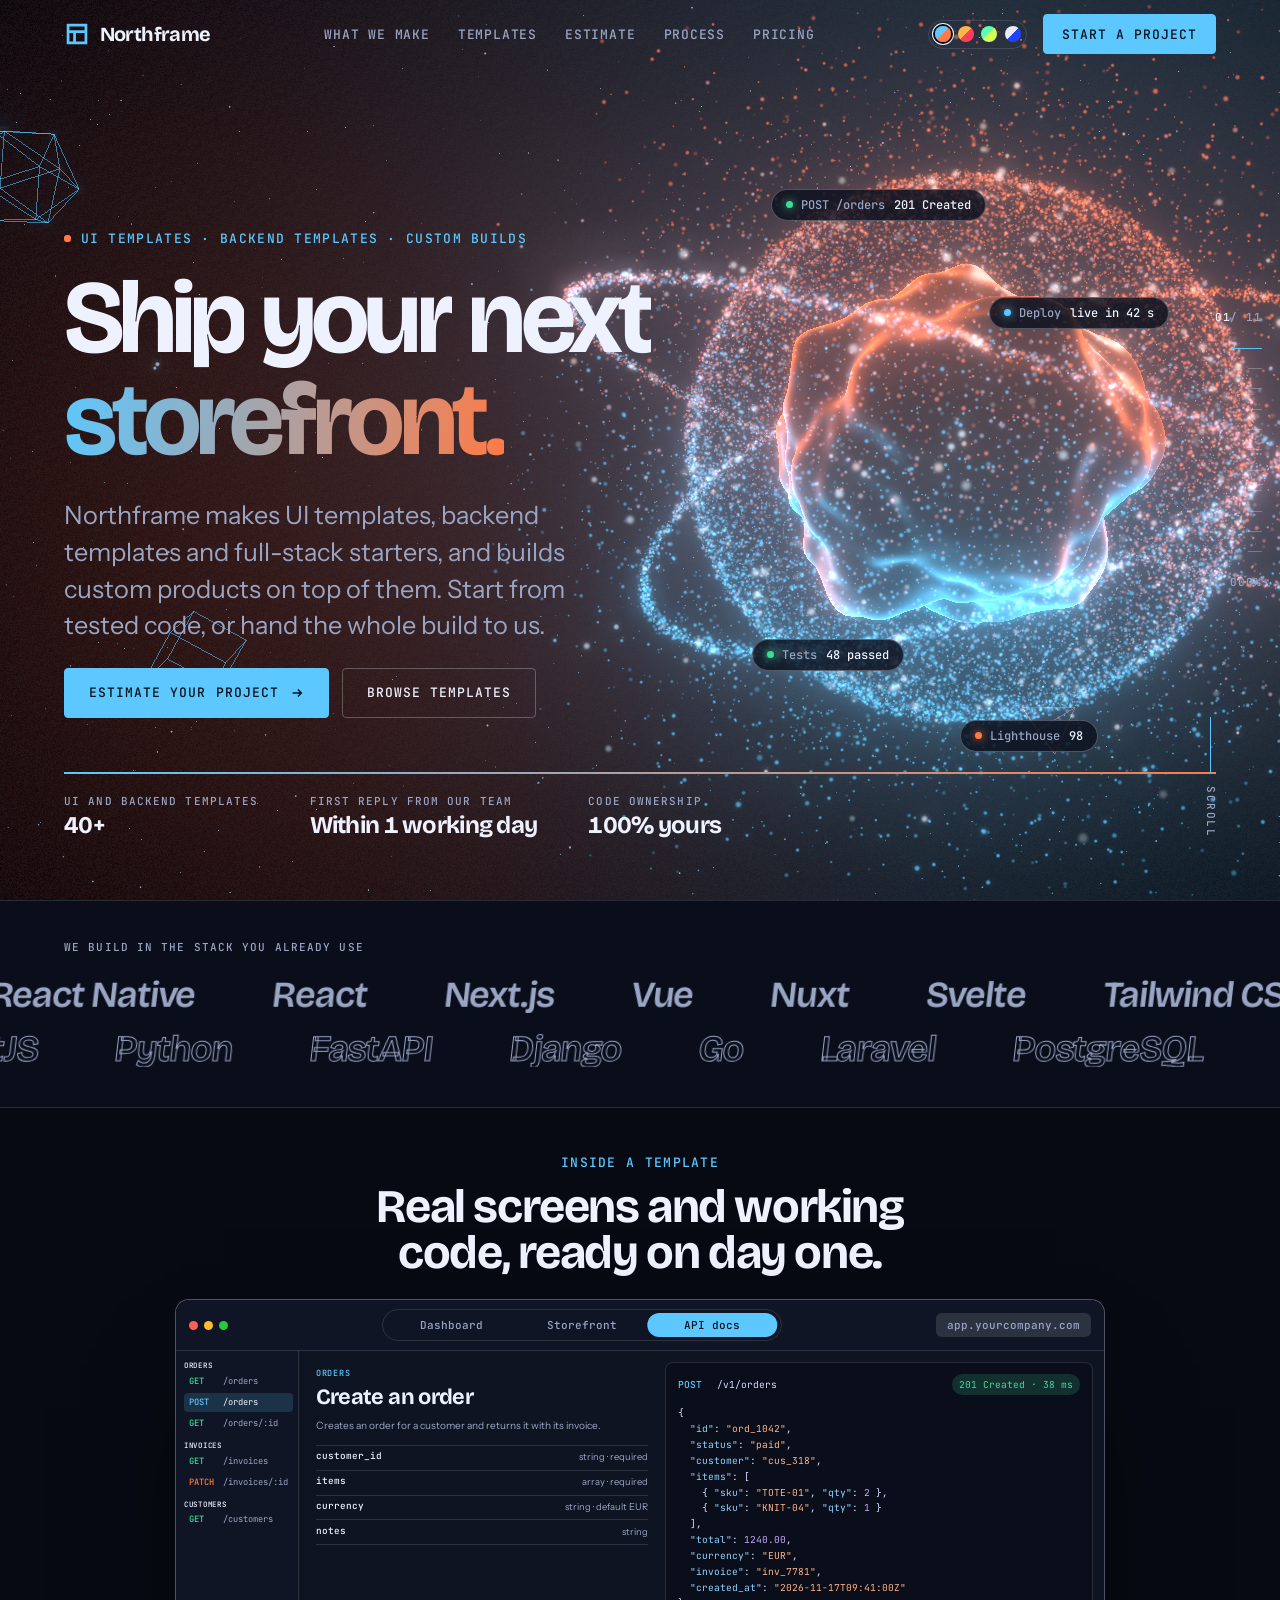
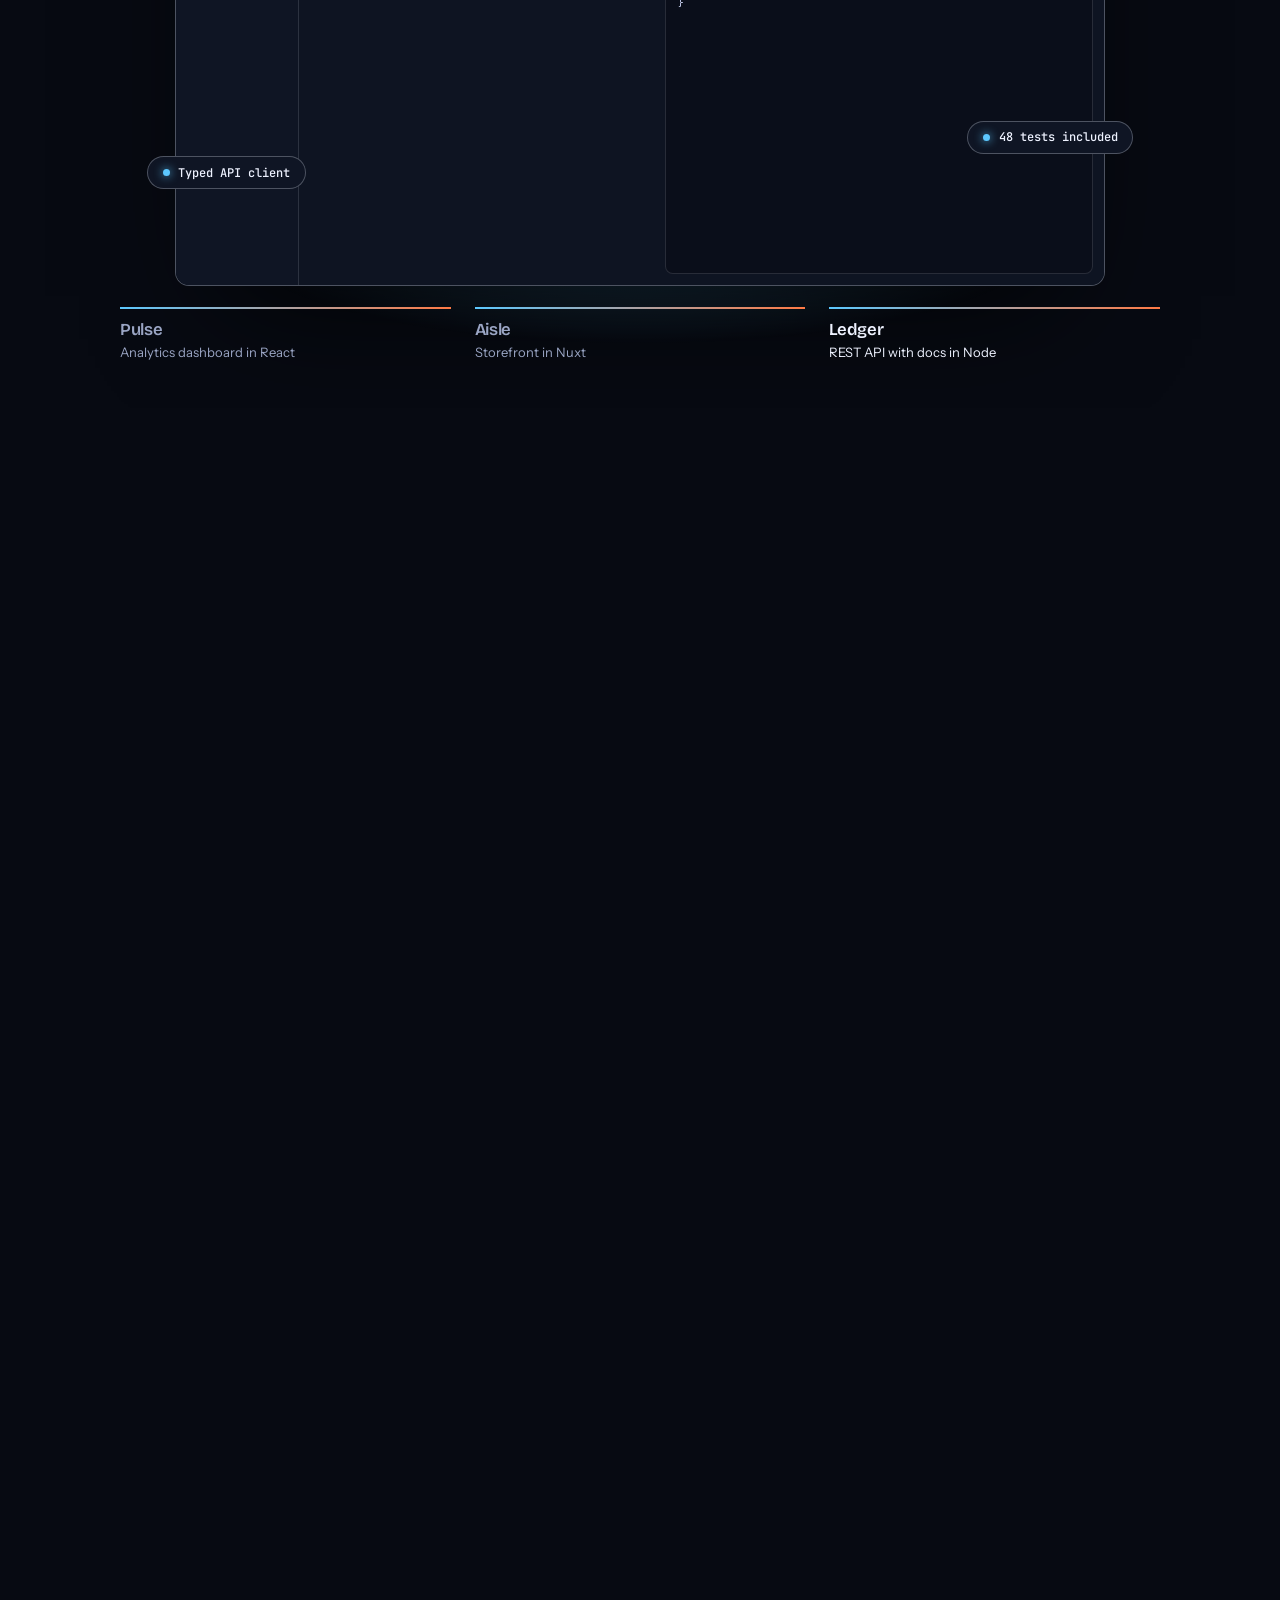
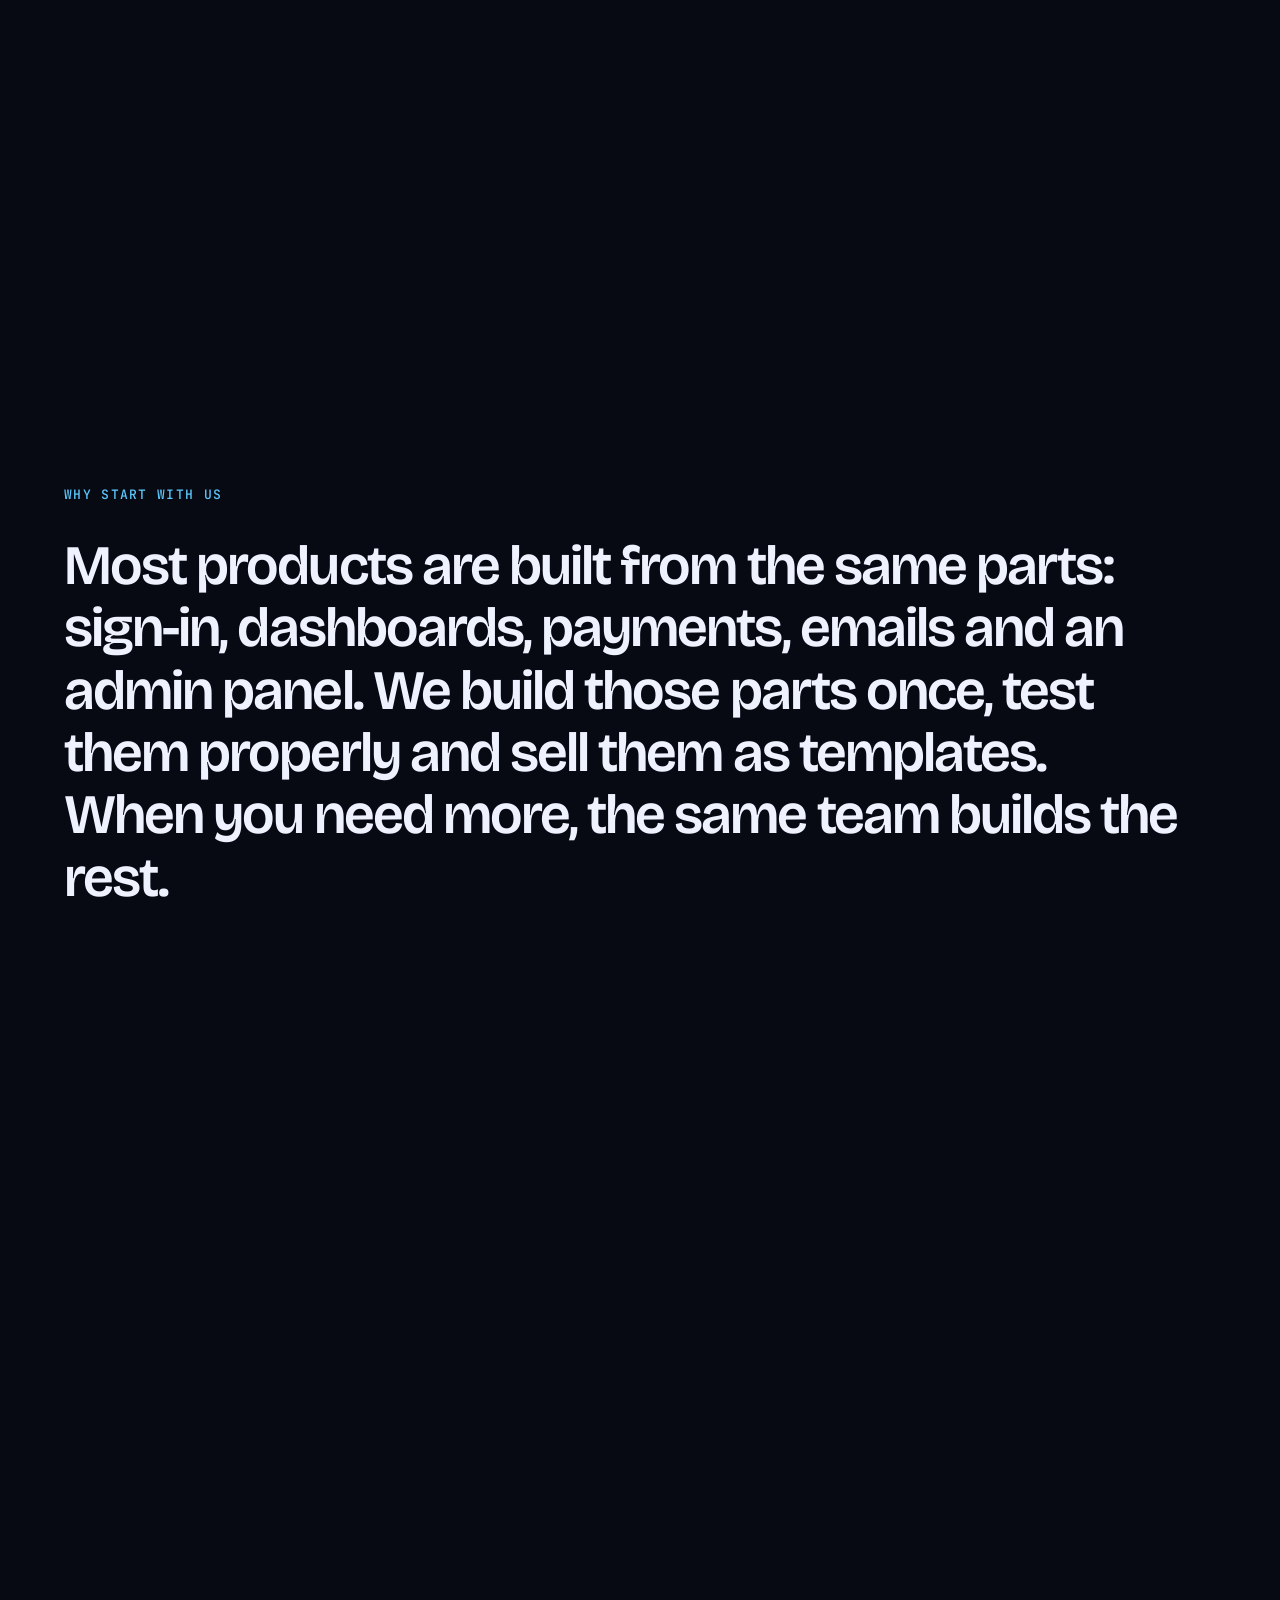
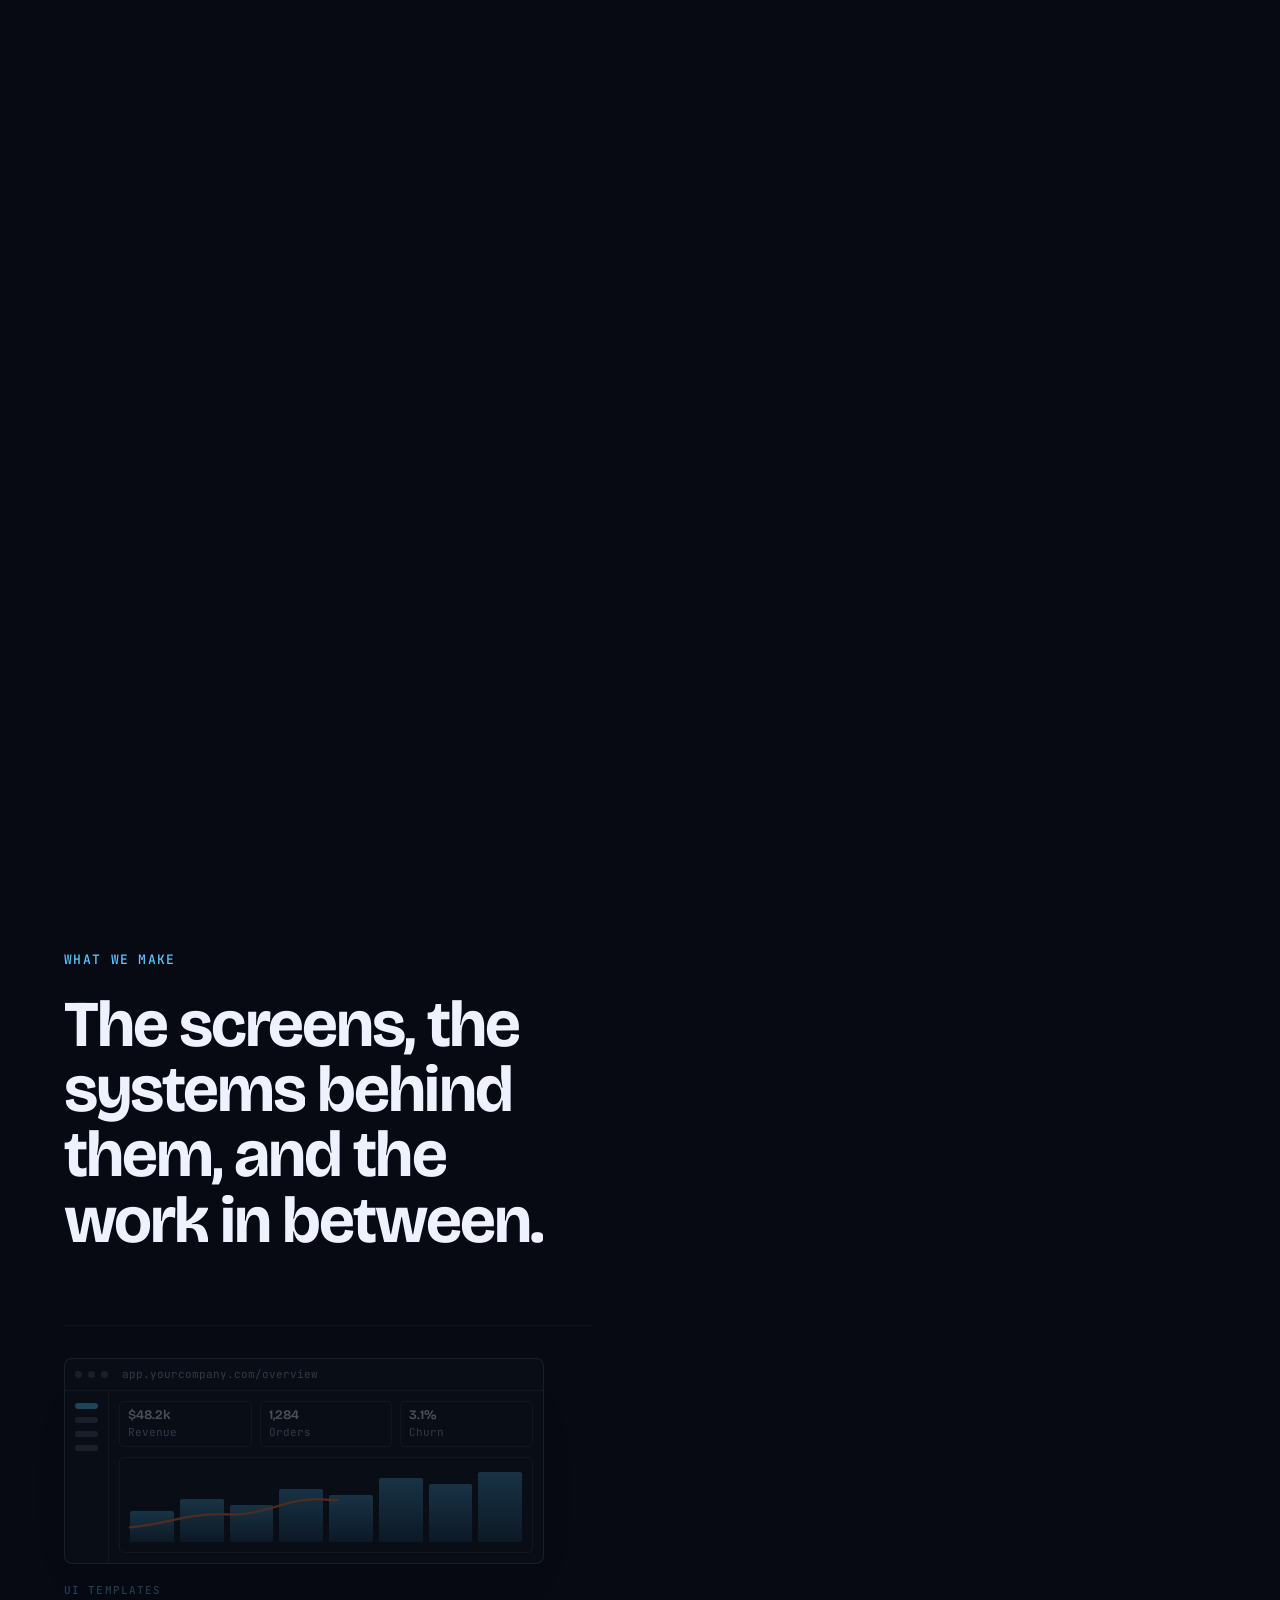
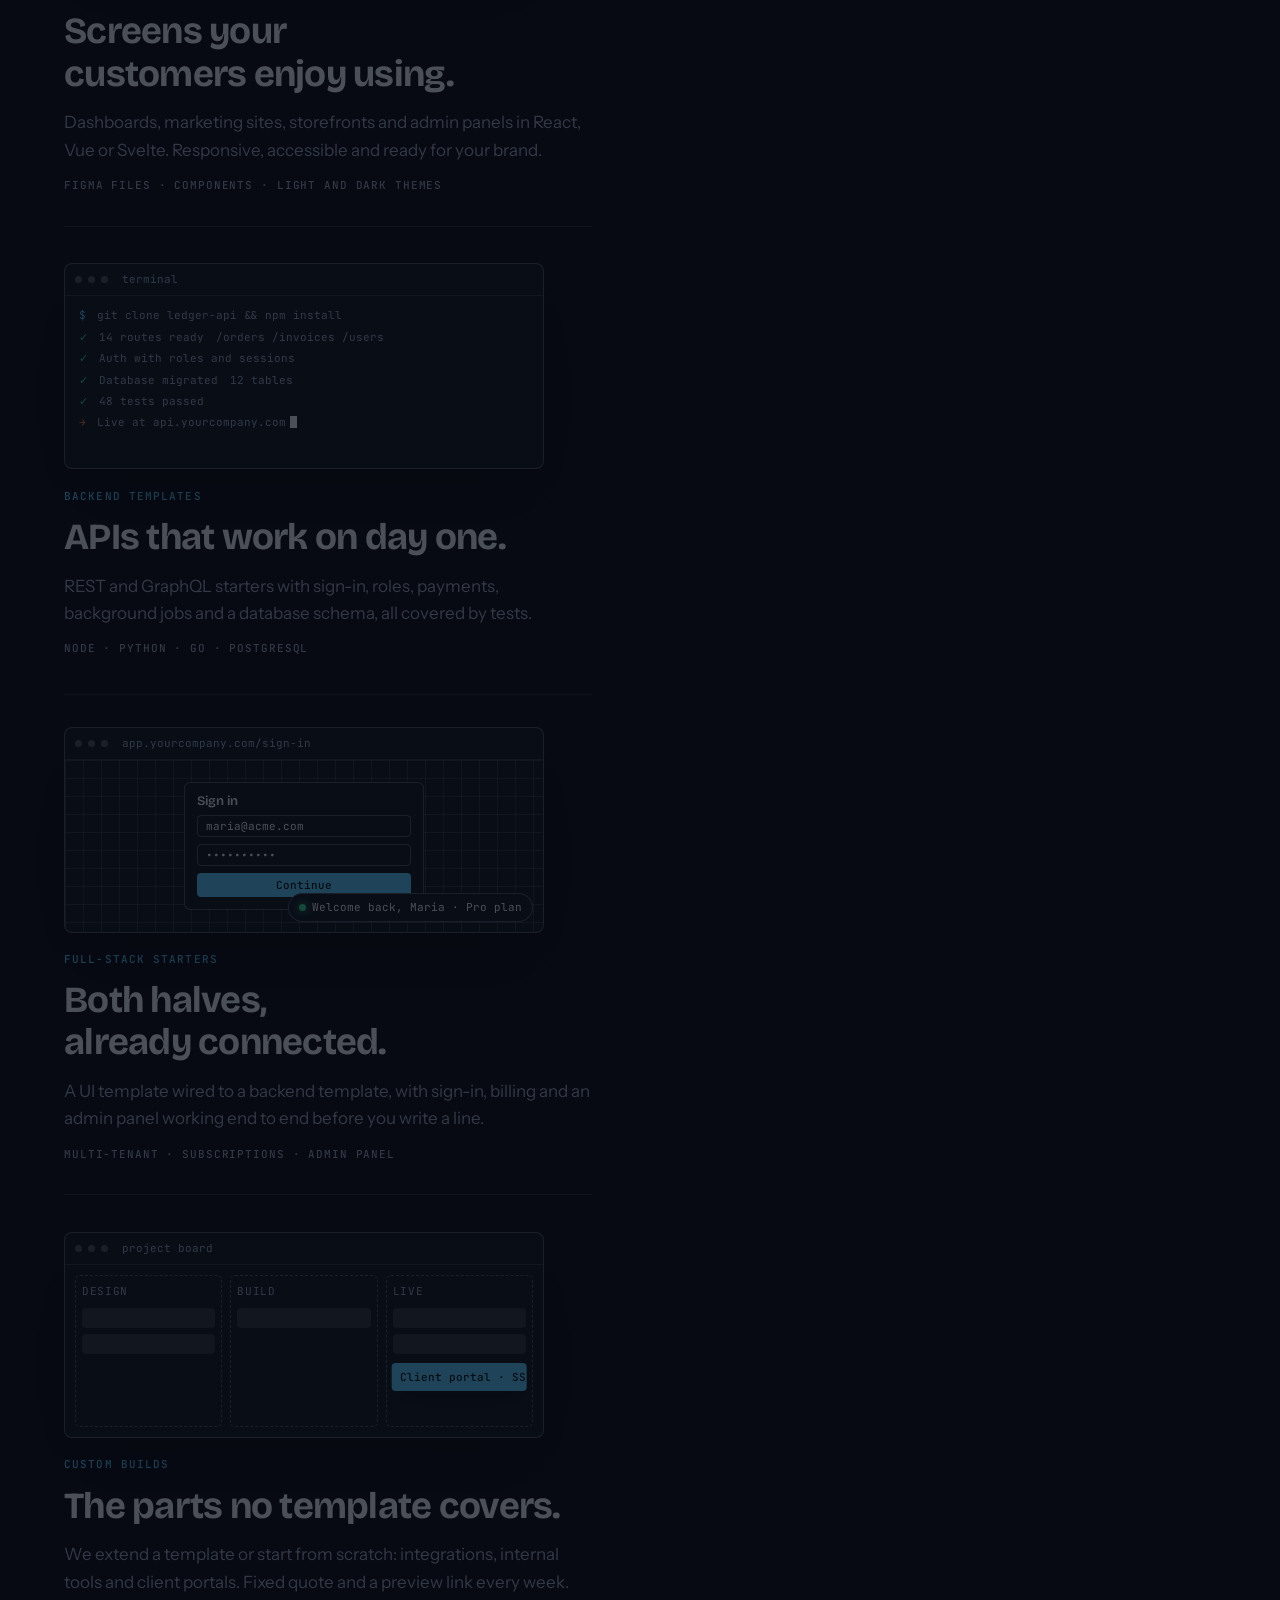
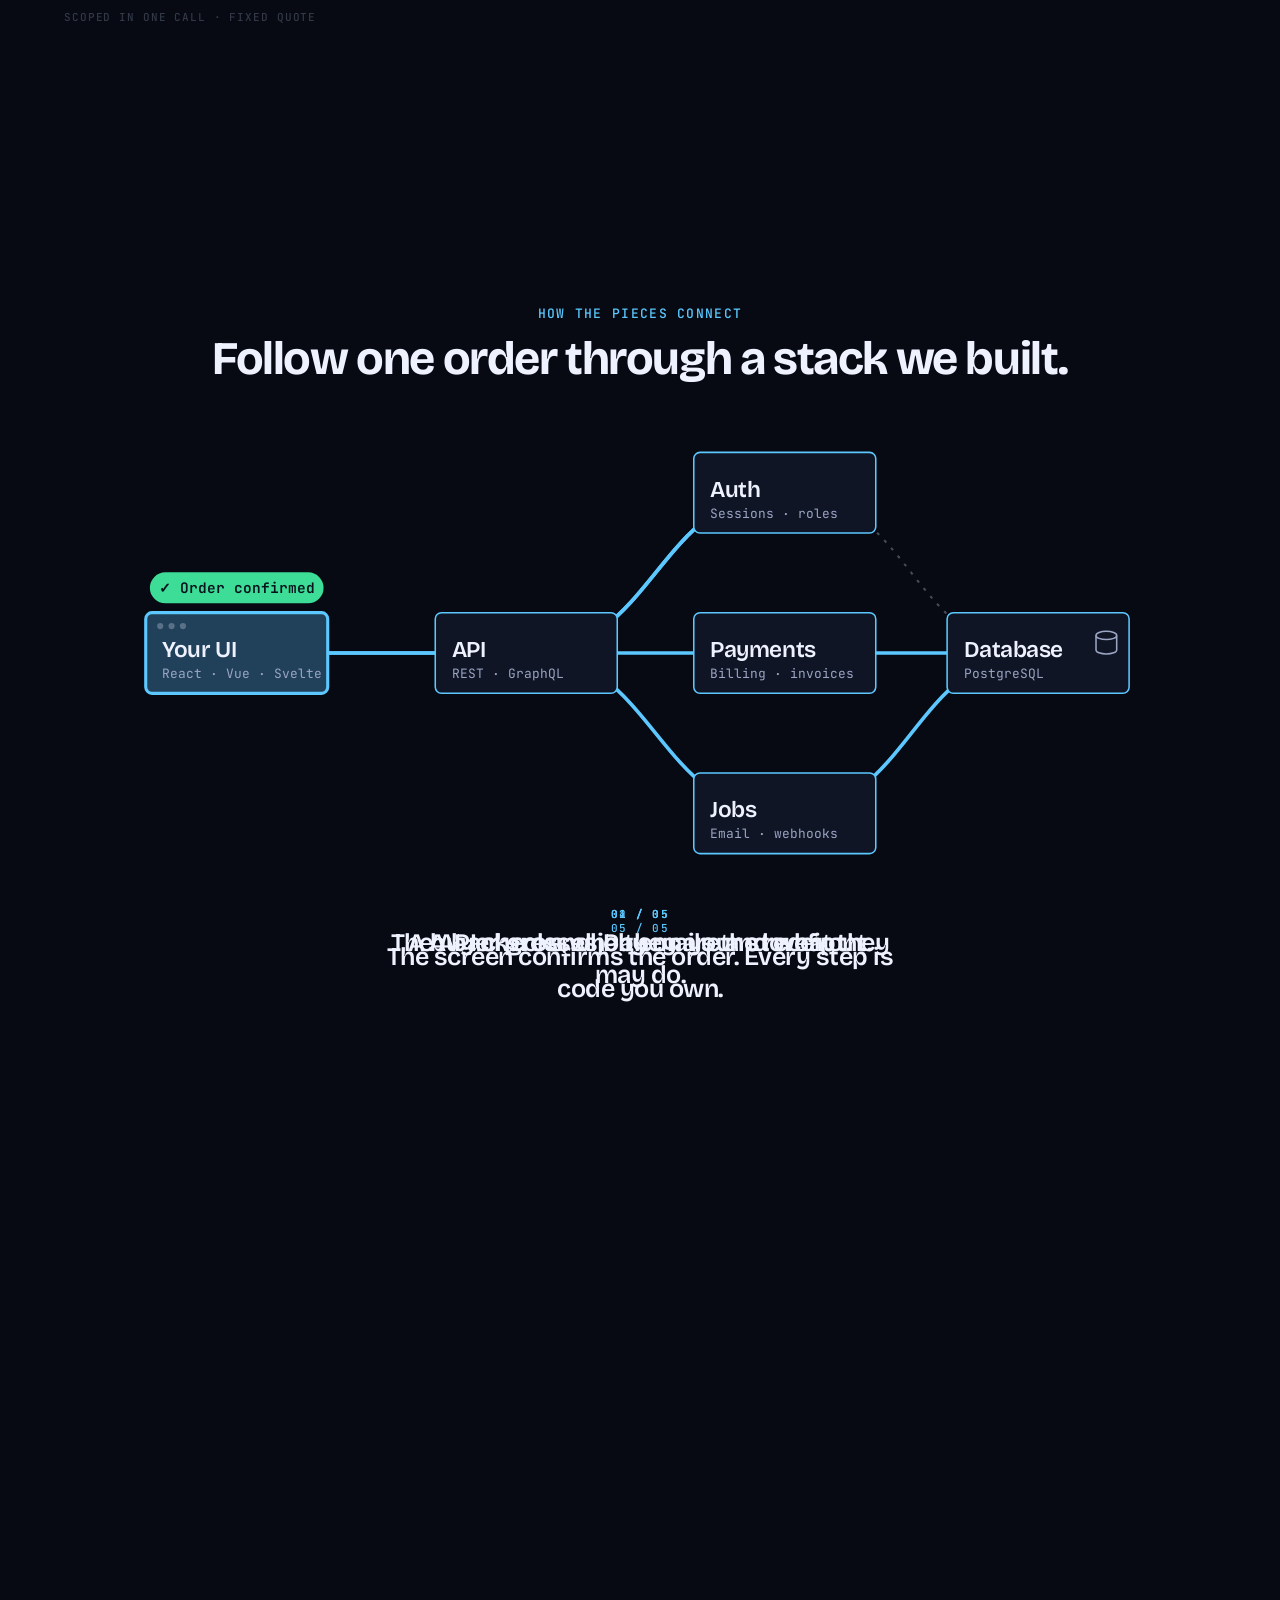
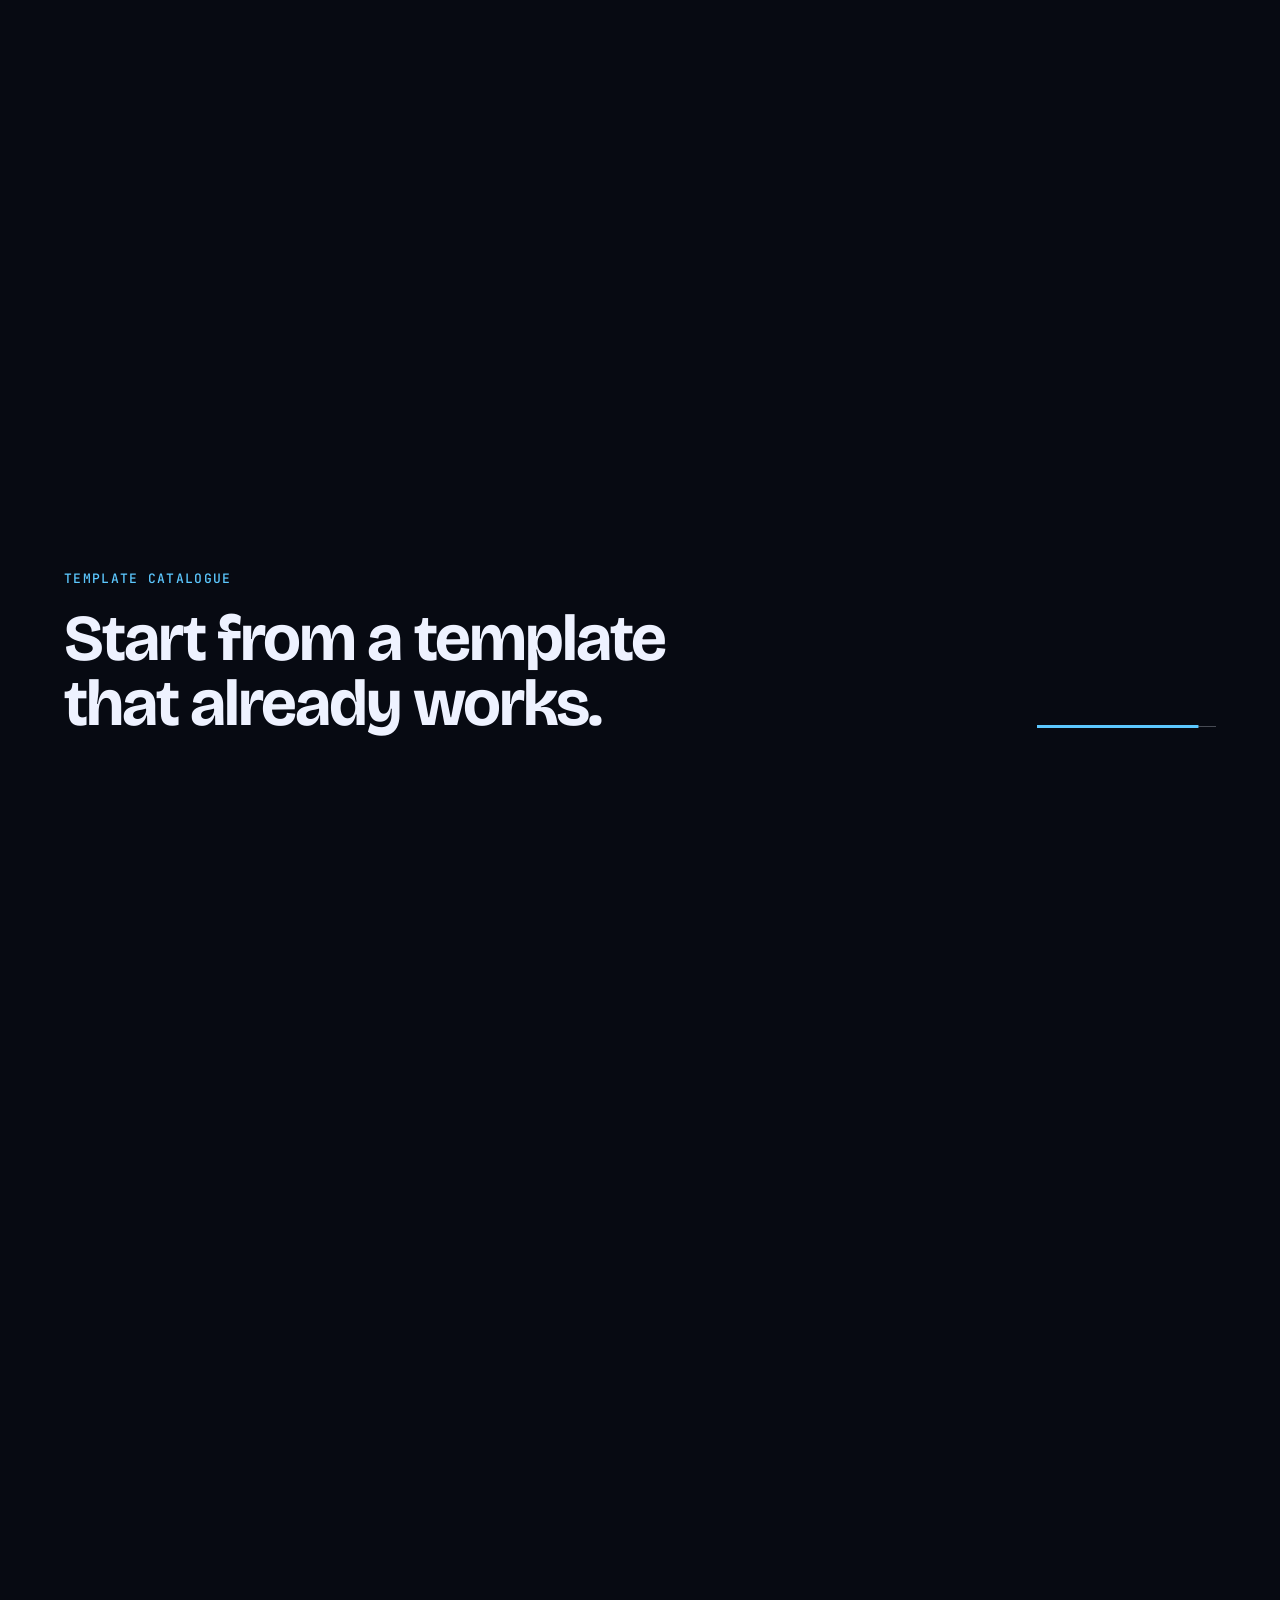
==== commit e15f7366: "Add a product showcase and smooth out scrolling on the studio site Motion and design: - pinned showc" ====
--- a/b2b-template/index.html
+++ b/b2b-template/index.html
@@ -25,7 +25,7 @@
 <!-- ============ LOADER ============ -->
 <div class="loader" id="loader" aria-hidden="true">
   <div class="loader-mark">
-    <svg viewBox="0 0 32 32" width="40" height="40"><path d="M5 5h22v22H5zM5 13h22M13 13v14" fill="none" stroke="currentColor" stroke-width="3" stroke-linejoin="miter"/></svg>
+    <svg viewBox="0 0 32 32" width="40" height="40"><path pathLength="1" d="M5 5h22v22H5zM5 13h22M13 13v14" fill="none" stroke="currentColor" stroke-width="3" stroke-linejoin="miter"/></svg>
   </div>
   <div class="loader-bar"><i id="loader-fill"></i></div>
   <div class="loader-row"><span>Loading the scene</span><span><b id="loader-num">0</b>%</span></div>
@@ -71,7 +71,7 @@
 
   <!-- ============ 01 · HERO ============ -->
   <section class="scene hero" id="top" data-shape="core" data-side="right" data-zoom="12" data-lift="0.5" data-label="Intro">
-    <div class="wrap" data-speed="-0.16">
+    <div class="wrap" data-speed="0.14" data-fade>
       <div class="copy copy-wide">
         <p class="eyebrow reveal"><i class="pulse"></i>UI templates · Backend templates · Custom builds</p>
         <h1 aria-label="Ship your next dashboard, API or storefront, front end and back end from one team.">
@@ -93,7 +93,7 @@
       </dl>
     </div>
     <!-- motion graphics: status chips that float around the sculpture (decorative) -->
-    <div class="chips" aria-hidden="true">
+    <div class="chips" data-play aria-hidden="true">
       <span class="chip" style="--x:6%; --y:21%; --d:.2s"><i class="dot ok"></i>POST /orders <b>201 Created</b></span>
       <span class="chip" style="--x:52%; --y:33%; --d:.7s"><i class="dot"></i>Deploy <b>live in 42 s</b></span>
       <span class="chip" style="--x:2%; --y:71%; --d:1.2s"><i class="dot ok"></i>Tests <b>48 passed</b></span>
@@ -117,6 +117,123 @@
     </div>
   </section>
 
+  <!-- ============ SHOWCASE (pinned: a browser window flattens as it arrives, then switches template screens) ============ -->
+  <section class="scene pinned showcase" id="showcase" data-shape="sphere" data-side="center" data-zoom="13" data-dim="0.32" data-label="Inside a template" data-pin data-showcase>
+    <div class="pin">
+      <div class="wrap show-wrap">
+        <div class="show-head">
+          <p class="eyebrow">Inside a template</p>
+          <h2>Real screens and working code, ready on day one.</h2>
+        </div>
+        <div class="device-stage">
+          <div class="device" data-device aria-hidden="true">
+            <div class="device-bar">
+              <span class="dots"><i></i><i></i><i></i></span>
+              <span class="device-tabs"><b class="on">Dashboard</b><b>Storefront</b><b>API docs</b><i class="tab-ink"></i></span>
+              <span class="device-url">app.yourcompany.com</span>
+            </div>
+            <div class="device-screens">
+
+              <!-- screen 1: analytics dashboard -->
+              <div class="screen scr-dash on">
+                <aside class="sd-side"><span class="sd-logo"></span><i class="on"></i><i></i><i></i><i></i><i></i></aside>
+                <div class="sd-main">
+                  <div class="sd-top"><b>Overview</b><span class="sd-search">Search orders</span><span class="sd-avatar"></span></div>
+                  <div class="sd-kpis">
+                    <div><span>Revenue</span><b>$48,210</b><em class="up">+12.4%</em><svg viewBox="0 0 60 18" preserveAspectRatio="none"><path pathLength="1" d="M0 14L10 12L20 13L30 8L40 9L50 4L60 2"/></svg></div>
+                    <div><span>Orders</span><b>1,284</b><em class="up">+8.1%</em><svg viewBox="0 0 60 18" preserveAspectRatio="none"><path pathLength="1" d="M0 12L10 13L20 9L30 10L40 6L50 7L60 3"/></svg></div>
+                    <div><span>Customers</span><b>342</b><em class="up">+3.2%</em><svg viewBox="0 0 60 18" preserveAspectRatio="none"><path pathLength="1" d="M0 15L10 14L20 11L30 12L40 9L50 8L60 6"/></svg></div>
+                    <div><span>Churn</span><b>2.1%</b><em class="down">−0.4%</em><svg viewBox="0 0 60 18" preserveAspectRatio="none"><path pathLength="1" d="M0 4L10 6L20 5L30 9L40 8L50 12L60 13"/></svg></div>
+                  </div>
+                  <div class="sd-grid">
+                    <div class="sd-card sd-area">
+                      <span>Revenue, last 30 days</span>
+                      <svg viewBox="0 0 300 100" preserveAspectRatio="none">
+                        <defs><linearGradient id="sd-fill" x1="0" y1="0" x2="0" y2="1"><stop offset="0" style="stop-color: var(--accent); stop-opacity: .42"/><stop offset="1" style="stop-color: var(--accent); stop-opacity: 0"/></linearGradient></defs>
+                        <path class="fill" d="M0 80C30 74 45 60 75 62S120 40 150 44S200 22 225 26S275 10 300 8V100H0Z"/>
+                        <path class="line" pathLength="1" d="M0 80C30 74 45 60 75 62S120 40 150 44S200 22 225 26S275 10 300 8"/>
+                      </svg>
+                      <span class="sd-tip">Nov 24 · $2,940</span>
+                    </div>
+                    <div class="sd-card sd-donut">
+                      <span>Traffic</span>
+                      <svg viewBox="0 0 42 42"><circle class="track" cx="21" cy="21" r="15.9"/><circle class="seg a" cx="21" cy="21" r="15.9" pathLength="100" style="--len: 46; --off: 0"/><circle class="seg b" cx="21" cy="21" r="15.9" pathLength="100" style="--len: 32; --off: -46"/><circle class="seg c" cx="21" cy="21" r="15.9" pathLength="100" style="--len: 22; --off: -78"/></svg>
+                      <ul><li><i class="a"></i>Direct 46%</li><li><i class="b"></i>Search 32%</li><li><i class="c"></i>Referral 22%</li></ul>
+                    </div>
+                    <div class="sd-card sd-table">
+                      <span>Latest orders</span>
+                      <div class="row"><b>#1042</b><span>Acme GmbH</span><em class="pill ok">Paid</em><strong>$1,240</strong></div>
+                      <div class="row"><b>#1041</b><span>Nordlicht AB</span><em class="pill">Pending</em><strong>$860</strong></div>
+                      <div class="row"><b>#1040</b><span>Orbit Labs</span><em class="pill ok">Paid</em><strong>$2,115</strong></div>
+                    </div>
+                  </div>
+                </div>
+              </div>
+
+              <!-- screen 2: storefront -->
+              <div class="screen scr-shop">
+                <div class="ss-nav"><b>aisle</b><span>New in</span><span>Women</span><span>Men</span><span>Sale</span><span class="ss-cart">Cart <i class="ss-count"><u>2</u><u>3</u></i></span></div>
+                <div class="ss-hero">
+                  <div><small>Autumn collection</small><b>Layers for every season</b><span class="ss-btn">Shop the edit</span></div>
+                  <span class="ss-blob"></span><span class="ss-blob b2"></span>
+                </div>
+                <div class="ss-grid">
+                  <div class="ss-item"><span class="ss-img i1"></span><b>Wool overshirt</b><em>$128</em></div>
+                  <div class="ss-item"><span class="ss-img i2"></span><b>Merino knit</b><em>$94</em></div>
+                  <div class="ss-item add"><span class="ss-img i3"></span><b>Canvas tote</b><em>$46</em><span class="ss-added">Added to cart</span></div>
+                  <div class="ss-item"><span class="ss-img i4"></span><b>Leather boots</b><em>$210</em></div>
+                </div>
+              </div>
+
+              <!-- screen 3: API reference -->
+              <div class="screen scr-api">
+                <aside class="sa-nav">
+                  <small>Orders</small>
+                  <span><b class="get">GET</b>/orders</span>
+                  <span class="on"><b class="post">POST</b>/orders</span>
+                  <span><b class="get">GET</b>/orders/:id</span>
+                  <small>Invoices</small>
+                  <span><b class="get">GET</b>/invoices</span>
+                  <span><b class="patch">PATCH</b>/invoices/:id</span>
+                  <small>Customers</small>
+                  <span><b class="get">GET</b>/customers</span>
+                </aside>
+                <div class="sa-doc">
+                  <small>Orders</small>
+                  <b>Create an order</b>
+                  <p>Creates an order for a customer and returns it with its invoice.</p>
+                  <div class="sa-params">
+                    <div><code>customer_id</code><span>string · required</span></div>
+                    <div><code>items</code><span>array · required</span></div>
+                    <div><code>currency</code><span>string · default EUR</span></div>
+                    <div><code>notes</code><span>string</span></div>
+                  </div>
+                </div>
+                <div class="sa-code">
+                  <div class="sa-req"><b class="post">POST</b> /v1/orders <span class="sa-status">201 Created · 38 ms</span></div>
+                  <pre><span class="ln" style="--k:0">{</span><span class="ln" style="--k:1">  <i>"id"</i>: <s>"ord_1042"</s>,</span><span class="ln" style="--k:2">  <i>"status"</i>: <s>"paid"</s>,</span><span class="ln" style="--k:3">  <i>"customer"</i>: <s>"cus_318"</s>,</span><span class="ln" style="--k:4">  <i>"items"</i>: [</span><span class="ln" style="--k:5">    { <i>"sku"</i>: <s>"TOTE-01"</s>, <i>"qty"</i>: <u>2</u> },</span><span class="ln" style="--k:6">    { <i>"sku"</i>: <s>"KNIT-04"</s>, <i>"qty"</i>: <u>1</u> }</span><span class="ln" style="--k:7">  ],</span><span class="ln" style="--k:8">  <i>"total"</i>: <u>1240.00</u>,</span><span class="ln" style="--k:9">  <i>"currency"</i>: <s>"EUR"</s>,</span><span class="ln" style="--k:10">  <i>"invoice"</i>: <s>"inv_7781"</s>,</span><span class="ln" style="--k:11">  <i>"created_at"</i>: <s>"2026-11-17T09:41:00Z"</s></span><span class="ln" style="--k:12">}</span></pre>
+                </div>
+              </div>
+
+            </div>
+          </div>
+          <!-- callouts that pop in next to each screen (decorative) -->
+          <span class="callout" data-for="0" style="--x: -3%; --y: 58%" aria-hidden="true">48 components</span>
+          <span class="callout r" data-for="0" style="--x: -3%; --y: 40%" aria-hidden="true">Light and dark themes</span>
+          <span class="callout" data-for="1" style="--x: -3%; --y: 60%" aria-hidden="true">Cart and checkout flows</span>
+          <span class="callout r" data-for="1" style="--x: -3%; --y: 36%" aria-hidden="true">Nuxt · Tailwind CSS</span>
+          <span class="callout" data-for="2" style="--x: -3%; --y: 78%" aria-hidden="true">Typed API client</span>
+          <span class="callout r" data-for="2" style="--x: -3%; --y: 72%" aria-hidden="true">48 tests included</span>
+        </div>
+        <ol class="show-steps" data-show-steps>
+          <li class="on"><button type="button" data-show-go="0"><b>Pulse</b> Analytics dashboard in React</button></li>
+          <li><button type="button" data-show-go="1"><b>Aisle</b> Storefront in Nuxt</button></li>
+          <li><button type="button" data-show-go="2"><b>Ledger</b> REST API with docs in Node</button></li>
+        </ol>
+      </div>
+    </div>
+  </section>
+
   <!-- ============ 02 · MANIFESTO (pinned, words light up as you scroll) ============ -->
   <section class="scene pinned manifesto" id="why" data-shape="galaxy" data-side="center" data-zoom="12" data-dim="0.5" data-label="Why" data-pin>
     <div class="pin">
@@ -137,7 +254,7 @@
       <ul class="features" data-focus-list>
         <li class="feature">
           <!-- motion graphic: dashboard with growing bars and a line that draws itself -->
-          <div class="mock mock-dash" data-play aria-hidden="true">
+          <div class="mock mock-dash" data-play data-tilt aria-hidden="true">
             <div class="mock-bar"><i></i><i></i><i></i><span>app.yourcompany.com/overview</span></div>
             <div class="dash">
               <div class="dash-side"><i></i><i></i><i></i><i></i></div>
@@ -157,7 +274,7 @@
         </li>
         <li class="feature">
           <!-- motion graphic: a terminal that sets up an API -->
-          <div class="mock mock-term" data-play aria-hidden="true">
+          <div class="mock mock-term" data-play data-tilt aria-hidden="true">
             <div class="mock-bar"><i></i><i></i><i></i><span>terminal</span></div>
             <div class="term">
               <p style="--k:0"><em>$</em> git clone ledger-api &amp;&amp; npm install</p>
@@ -175,7 +292,7 @@
         </li>
         <li class="feature">
           <!-- motion graphic: sign-in that types, submits and greets -->
-          <div class="mock mock-auth" data-play aria-hidden="true">
+          <div class="mock mock-auth" data-play data-tilt aria-hidden="true">
             <div class="mock-bar"><i></i><i></i><i></i><span>app.yourcompany.com/sign-in</span></div>
             <div class="auth">
               <div class="auth-card">
@@ -194,7 +311,7 @@
         </li>
         <li class="feature">
           <!-- motion graphic: a task card travelling across a project board -->
-          <div class="mock mock-board" data-play aria-hidden="true">
+          <div class="mock mock-board" data-play data-tilt aria-hidden="true">
             <div class="mock-bar"><i></i><i></i><i></i><span>project board</span></div>
             <div class="board">
               <div class="col"><span>Design</span><i></i><i></i></div>
@@ -334,7 +451,8 @@
             <label class="pick pick-r"><input type="radio" name="mode" value="custom"><span>Custom build<small>Built to your spec</small></span></label>
           </fieldset>
         </div>
-        <aside class="card est-summary" aria-live="polite">
+        <aside class="card est-summary" aria-live="polite" data-play>
+          <span class="ring" aria-hidden="true"></span>
           <div class="stack3d" data-stack3d aria-hidden="true"><div class="plane"></div></div>
           <p class="est-label">Estimated price</p>
           <p class="est-price"><strong data-est-price>$2,670</strong><span data-est-unit>one-time</span></p>
@@ -423,7 +541,8 @@
             <ul class="checklist"><li>UI or backend template</li><li>Docs, types and tests</li><li>12 months of updates</li><li>Email support from the authors</li></ul>
             <a class="btn ghost" href="#catalogue"><span>Browse templates</span></a>
           </article>
-          <article class="card plan plan-featured reveal" data-tilt>
+          <article class="card plan plan-featured reveal" data-tilt data-play>
+            <span class="ring" aria-hidden="true"></span>
             <span class="tag">Setup · most chosen</span>
             <p class="plan-price"><strong>$1,900</strong><span>from, one-time</span></p>
             <p class="plan-for">We fit it to you and deploy it</p>
@@ -481,7 +600,7 @@
         <p class="eyebrow reveal">Start a project</p>
         <h2 data-split>Tell us what you are building.</h2>
         <p class="lede reveal">We reply within one working day with the templates we would start from and a guide price.</p>
-        <form class="form reveal" id="demo-form" novalidate>
+        <form class="form reveal" id="demo-form" novalidate data-play>
           <label for="f-name">Name<input id="f-name" name="name" autocomplete="name" required></label>
           <label for="f-email">Work email<input id="f-email" name="email" type="email" autocomplete="email" required></label>
           <label for="f-company">Company<input id="f-company" name="company" autocomplete="organization"></label>
--- a/b2b-template/css/style.css
+++ b/b2b-template/css/style.css
@@ -119,7 +119,7 @@
   transition: transform .5s var(--ease), background-color .4s, border-color .4s;
   border-bottom: 1px solid transparent;
 }
-.site-header.scrolled { background: var(--panel); border-color: var(--line); -webkit-backdrop-filter: blur(16px); backdrop-filter: blur(16px); }
+.site-header.scrolled { background: color-mix(in srgb, var(--bg) 90%, transparent); border-color: var(--line); }   /* no backdrop blur: it would be recomputed every frame over the 3D scene */
 .site-header.hide { transform: translateY(-110%); }
 .brand { display: inline-flex; align-items: center; gap: .6rem; font: 700 1.25rem/1 var(--font-display); letter-spacing: -.03em; }
 .brand svg { color: var(--accent); }
@@ -177,10 +177,15 @@
   position: fixed; inset: 0; z-index: 200; display: grid; place-content: center; gap: 1.1rem; width: 100%;
   padding: 0 var(--gutter-r) 0 var(--gutter-l);
   background: var(--bg); color: var(--fg);
-  opacity: 0; visibility: hidden; transition: opacity .8s .1s, visibility 0s .9s;
-}
-.js.loading .loader { opacity: 1; visibility: visible; transition: none; }
+  clip-path: inset(0 0 100% 0); visibility: hidden;
+  transition: clip-path 1s cubic-bezier(.77, 0, .18, 1) .05s, visibility 0s 1.1s;
+}
+.js.loading .loader { clip-path: inset(0 0 0 0); visibility: visible; transition: none; }
+.loader > * { transition: translate .8s var(--ease), opacity .45s; }
+.js:not(.loading) .loader > * { translate: 0 -36px; opacity: 0; }
 .loader-mark { color: var(--accent); }
+.loader-mark path { stroke-dasharray: 1; stroke-dashoffset: 1; animation: mark-draw 1.6s var(--ease) .1s forwards; }
+@keyframes mark-draw { to { stroke-dashoffset: 0; } }
 .loader-bar { width: min(320px, 70vw); height: 1px; background: var(--line); }
 .loader-bar i { display: block; height: 100%; background: var(--accent); transform: scaleX(0); transform-origin: left; }
 .loader-row { display: flex; justify-content: space-between; font: 500 .6875rem/1 var(--font-mono); letter-spacing: .1em; text-transform: uppercase; color: var(--muted); }
@@ -188,8 +193,9 @@
 
 /* ---------- 4. Components ------------------------------------------------ */
 .eyebrow { display: flex; align-items: center; gap: .6rem; font: 500 var(--step--1)/1.2 var(--font-mono); letter-spacing: .1em; text-transform: uppercase; color: var(--accent); }
-.eyebrow .pulse { width: 7px; height: 7px; border-radius: 50%; background: var(--accent-2); box-shadow: 0 0 0 0 var(--accent-2); animation: pulse 2s infinite; }
-@keyframes pulse { 70% { box-shadow: 0 0 0 9px transparent; } 100% { box-shadow: 0 0 0 0 transparent; } }
+.eyebrow .pulse { position: relative; flex: none; width: 7px; height: 7px; border-radius: 50%; background: var(--accent-2); }
+.eyebrow .pulse::after { content: ""; position: absolute; inset: 0; border-radius: 50%; background: var(--accent-2); animation: pulse 2s ease-out infinite; }
+@keyframes pulse { from { transform: scale(1); opacity: .7; } 70%, to { transform: scale(3.4); opacity: 0; } }
 
 .lede { max-width: 36rem; font-size: var(--step-1); line-height: 1.45; color: var(--muted); }
 .tag { display: inline-block; font: 500 .6875rem/1 var(--font-mono); letter-spacing: .1em; text-transform: uppercase; color: var(--accent); }
@@ -286,7 +292,7 @@
 /* Pinned sections (sticky stage inside a tall wrapper) */
 .pinned { display: block; padding-block: 0; }
 .pin { position: sticky; top: 0; height: var(--vh); display: grid; grid-template-columns: minmax(0, 1fr); align-content: center; overflow: hidden; }
-.manifesto { min-height: 300vh; }
+.manifesto { min-height: 240vh; }
 .manifesto .wrap { display: grid; gap: 2rem; }
 .scrub-text { max-width: 20em; font: 600 clamp(1.7rem, 1rem + 3.1vw, 3.9rem)/1.12 var(--font-display); letter-spacing: -.035em; }
 .scrub-text .sw { opacity: var(--o, 1); transition: opacity .2s linear; }
@@ -309,7 +315,7 @@
 .hscroll-meter i { display: block; height: 3px; margin-top: -1px; background: var(--accent); transform: scaleX(0); transform-origin: left; }
 .hscroll-track { position: relative; display: flex; gap: clamp(1rem, 2vw, 1.75rem); width: max-content; padding-left: var(--gutter-l); padding-right: var(--gutter-r); will-change: transform; }
 /* 3D carousel: js/ui.js sets --cy and --cz from each card's distance to the middle of the screen */
-.hscroll .sol-card { transform: perspective(1100px) translateZ(var(--cz, 0px)) rotateY(calc(var(--cy, 0deg) + var(--ry, 0deg))) rotateX(var(--rx, 0deg)); transition: transform .12s linear; }
+.hscroll .sol-card { transform: perspective(1100px) translateZ(var(--cz, 0px)) rotateY(calc(var(--cy, 0deg) + var(--ry, 0deg))) rotateX(var(--rx, 0deg)); transition: none; }
 .sol-card { flex: 0 0 min(80vw, 25rem); display: grid; align-content: start; gap: 1rem; min-height: min(52vh, 25rem); }
 .sol-card p { color: var(--muted); }
 .sol-stat { align-self: end; display: grid; gap: .3rem; margin-top: auto; padding-top: 1.1rem; border-top: 1px solid var(--line); }
@@ -384,7 +390,7 @@
 /* ---------- 7. Motion ----------------------------------------------------
    Reveals only apply once JS has tagged <html class="js">, so the page is
    fully readable without scripts and under reduced motion. */
-.js .reveal { opacity: 0; translate: 0 28px; transition: opacity .9s var(--ease) var(--d, 0s), translate .9s var(--ease) var(--d, 0s), rotate 1.1s var(--ease) var(--d, 0s); }
+.js .reveal { opacity: 0; translate: 0 28px; transition: opacity .75s var(--ease) var(--d, 0s), translate .8s var(--ease) var(--d, 0s), rotate 1s var(--ease) var(--d, 0s); }
 .js .plans .reveal { rotate: y -34deg; translate: 0 44px; }        /* plan cards swing in from the side */
 .js .plans .reveal.in { rotate: y 0deg; }
 .js .reveal.in { opacity: 1; translate: 0 0; }
@@ -397,7 +403,7 @@
   .js .reveal, .js .plans .reveal, .wi { opacity: 1; translate: none; rotate: none; transform: none; transition: none; }
   .stack-card, .hscroll .sol-card { transform: none; box-shadow: none; }
   .scrub-text .sw { transition: none; }
-  .scroll-hint i::after, .eyebrow .pulse { animation: none; }
+  .scroll-hint i::after, .eyebrow .pulse::after { animation: none; }
   .js .features[data-focus-list] .feature { opacity: 1; }
 }
 
@@ -439,7 +445,7 @@
 /* Tall and narrow screens: the sculpture sits behind the copy, so give text a soft halo of the page colour */
 @media (max-aspect-ratio: 1/1), (max-width: 860px) {
   .scene .copy, .features, .scrub-text, .hero-facts { text-shadow: 0 0 1em var(--bg), 0 0 .3em var(--bg); }
-  .grad .wi, .btn, .card, .form { text-shadow: none; }
+  .grad .wi, .rotator > span, .btn, .card, .form { text-shadow: none; }   /* see-through gradient text would show the halo through its letters */
 }
 
 /* ==========================================================================
@@ -448,14 +454,14 @@
 
 /* ---- Hero: rotating word ---- */
 .hero h1 > [data-split] { display: block; }
-.rotator { display: grid; justify-items: start; perspective: 700px; padding-bottom: .08em; }
+/* words wait below the slot, roll up into it, and leave through the top; only transforms animate */
+.rotator { display: grid; justify-items: start; overflow: hidden; padding: .04em 0 .16em; margin-bottom: -.12em; }
 .rotator > span {
-  grid-area: 1 / 1; opacity: 0; transform: translateY(.55em) rotateX(-75deg); transform-origin: 50% 100%; filter: blur(6px);
+  grid-area: 1 / 1; transform: translateY(110%) skewY(6deg); transform-origin: 0 0;
   background: linear-gradient(100deg, var(--accent), var(--accent-2)); -webkit-background-clip: text; background-clip: text; color: transparent;
-  transition: opacity .6s var(--ease), transform .7s var(--ease), filter .6s;
-}
-.rotator > span.on { opacity: 1; transform: none; filter: none; }
-.rotator > span.out { opacity: 0; transform: translateY(-.45em) rotateX(75deg); transform-origin: 50% 0; filter: blur(6px); }
+}
+.rotator > span.on { transform: none; transition: transform .85s cubic-bezier(.16, 1, .3, 1); }
+.rotator > span.out { transform: translateY(-110%) skewY(-6deg); transition: transform .85s cubic-bezier(.7, 0, .3, 1); }
 
 /* ---- Hero: floating status chips ---- */
 .chips { position: absolute; top: 0; bottom: 0; left: 58%; right: var(--gutter-r); overflow: hidden; pointer-events: none; }   /* clipped so a chip can never widen the page */
@@ -469,8 +475,9 @@
 .dot { width: 7px; height: 7px; border-radius: 50%; background: var(--accent); box-shadow: 0 0 10px var(--accent); }
 .dot.ok { background: #3ddc97; box-shadow: 0 0 10px #3ddc97; }
 .dot.warm { background: var(--accent-2); box-shadow: 0 0 10px var(--accent-2); }
-.js:not(.loading) .chip { animation: chip-in .9s var(--ease) calc(var(--d) + .5s) both, bob 7s ease-in-out calc(var(--d) * 3) infinite; }
-@keyframes chip-in { from { opacity: 0; scale: .7; filter: blur(4px); } }
+.js:not(.loading) .chip { animation: chip-in .9s var(--ease) calc(var(--d) + .5s) both; }
+.js:not(.loading) .chips.play .chip { animation: chip-in .9s var(--ease) calc(var(--d) + .5s) both, bob 7s ease-in-out calc(var(--d) * 3) infinite; }
+@keyframes chip-in { from { opacity: 0; scale: .7; } }
 @keyframes bob { 50% { translate: 0 -12px; } }
 @media (max-width: 1279px) { .chips { display: none; } }
 
@@ -563,7 +570,7 @@
 }
 
 /* ---- How it connects: scroll-driven diagram (js/flow.js) ---- */
-.flow { min-height: 460vh; }
+.flow { min-height: 380vh; }
 .flow-wrap { display: grid; gap: clamp(1rem, 3vh, 2rem); }
 .flow-head { display: grid; gap: .9rem; justify-items: center; text-align: center; }
 .flow-head h2 { font-size: clamp(1.8rem, 1rem + 2.4vw, 3.2rem); }
@@ -648,13 +655,14 @@
 @keyframes shackle { 0%, 35% { translate: 0 -9px; } 45%, 90% { translate: 0 0; } 100% { translate: 0 -9px; } }
 @keyframes glow { 0%, 40%, 100% { box-shadow: none; } 50%, 80% { box-shadow: 0 0 24px var(--accent-2); } }
 
+.thumb-queue { container-type: inline-size; }
 .thumb-queue::before { content: ""; position: absolute; left: 22px; right: 22px; top: 50%; height: 1px; background: var(--line-strong); }
 .thumb-queue::after { content: ""; position: absolute; right: 14px; top: calc(50% - 10px); width: 20px; height: 20px; border: 1px solid var(--accent-2); border-radius: 4px; }
 .thumb-queue i { position: absolute; top: calc(50% - 5px); left: 16px; width: 10px; height: 10px; border-radius: 50%; background: var(--accent-2); box-shadow: 0 0 12px var(--accent-2); }
 .thumb-queue i:nth-child(2) { left: 34%; } .thumb-queue i:nth-child(3) { left: 58%; opacity: .6; } .thumb-queue i:nth-child(4) { opacity: 0; }
-.play.thumb-queue i { animation: travel 4s linear infinite backwards; }
+.play.thumb-queue i { left: 16px; animation: travel 4s linear infinite backwards; }
 .play.thumb-queue i:nth-child(2) { animation-delay: 1s; } .play.thumb-queue i:nth-child(3) { animation-delay: 2s; } .play.thumb-queue i:nth-child(4) { animation-delay: 3s; }
-@keyframes travel { 0% { left: 16px; opacity: 0; } 10%, 85% { opacity: 1; } 100% { left: calc(100% - 30px); opacity: 0; } }
+@keyframes travel { 0% { translate: 0 0; opacity: 0; } 10%, 85% { opacity: 1; } 100% { translate: calc(100cqi - 46px) 0; opacity: 0; } }
 
 .thumb-full { display: grid; grid-template-columns: 30px repeat(3, minmax(0, 1fr)); grid-template-rows: 14px minmax(0, 1fr); gap: 8px; padding: 12px; }
 .thumb-full i { border-radius: 3px; background: color-mix(in srgb, var(--accent) 30%, transparent); }
@@ -703,7 +711,7 @@
   transform: rotateX(58deg) rotateZ(-42deg) translateZ(calc(var(--count, 1) * -9px));
   transition: transform .6s var(--ease);
 }
-.js:not(.loading) .stack3d { animation: hover-y 6s ease-in-out infinite; }
+.js:not(.loading) .play .stack3d { animation: hover-y 6s ease-in-out infinite; }
 @keyframes hover-y { 50% { translate: 0 -8px; } }
 .plate {
   position: absolute; inset: 0; display: grid; align-content: end; padding: 9px; border: 1px solid; border-radius: 10px;
@@ -741,7 +749,285 @@
 }
 
 @media (prefers-reduced-motion: reduce) {
-  .chip, .stack3d, .mock *, .thumb *, .thumb { animation: none !important; }
-  .rotator > span { transition: none; }
+  .chip, .stack3d, .mock *, .thumb *, .thumb, .device *, .callout, .loader-mark path, .btn::after { animation: none !important; }
+  .loader-mark path { stroke-dashoffset: 0; }
+  .rotator > span, .rotator > span.on, .rotator > span.out { transition: none; }
+  .stat::before, .hero-facts::before, .screen, .callout, .tab-ink { transition: none !important; }
   .plate { transition: none; }
 }
+
+/* ==========================================================================
+   10. Product showcase and motion polish
+   ========================================================================== */
+.sr-only { position: absolute; width: 1px; height: 1px; margin: -1px; padding: 0; overflow: hidden; clip: rect(0 0 0 0); clip-path: inset(50%); white-space: nowrap; border: 0; }
+
+/* ---- Showcase: pinned browser window driven by js/showcase.js ---- */
+.showcase { min-height: 260vh; }
+.show-wrap { display: grid; justify-items: center; gap: clamp(.9rem, 2.4vh, 1.6rem); }
+.show-head { display: grid; gap: .8rem; justify-items: center; text-align: center; }
+.show-head h2 { max-width: 26ch; font-size: clamp(1.8rem, 1rem + 2.4vw, 3.2rem); }
+.device-stage { position: relative; width: min(100%, 1040px, calc((var(--vh) - 300px) * 1.55)); perspective: 1700px; }
+.device-stage::before {                               /* glow pooled under the window */
+  content: ""; position: absolute; left: 6%; right: 6%; bottom: -10%; height: 36%; pointer-events: none;
+  background: radial-gradient(closest-side, color-mix(in srgb, var(--accent) 30%, transparent), transparent);
+}
+.device {
+  position: relative; overflow: hidden; container-type: inline-size;
+  border: 1px solid var(--line-strong); border-radius: 14px; background: var(--panel-solid);
+  box-shadow: 0 60px 120px -50px rgba(0, 0, 0, .85);
+  transform-origin: 50% 100%; will-change: transform;
+}
+.device-bar {
+  position: relative; z-index: 2; display: flex; align-items: center; gap: 1rem; padding: .55rem .8rem;
+  border-bottom: 1px solid var(--line); background: var(--panel-solid);
+  font: 500 .6875rem/1 var(--font-mono); color: var(--muted);
+}
+.device-bar .dots { display: flex; flex: none; gap: 6px; }
+.device-bar .dots i { width: 9px; height: 9px; border-radius: 50%; background: #ff5f57; }
+.device-bar .dots i:nth-child(2) { background: #febc2e; }
+.device-bar .dots i:nth-child(3) { background: #28c840; }
+.device-tabs { position: relative; display: grid; grid-template-columns: repeat(3, minmax(0, 1fr)); flex: 0 1 25rem; min-width: 0; margin-inline: auto; padding: 3px; border: 1px solid var(--line); border-radius: 99px; }
+.device-tabs b { position: relative; z-index: 1; padding: .42rem .5rem; overflow: hidden; text-align: center; text-overflow: ellipsis; white-space: nowrap; font-weight: 500; transition: color .4s; }
+.device-tabs b.on { color: var(--on-accent); }
+.tab-ink { position: absolute; top: 3px; bottom: 3px; left: 3px; width: calc((100% - 6px) / 3); border-radius: 99px; background: var(--accent); translate: calc(var(--screen, 0) * 100%) 0; transition: translate .6s var(--ease); }
+.device-url { flex: none; padding: .4rem .7rem; border-radius: 6px; background: var(--line); }
+@container (max-width: 700px) {
+  .device-url { display: none; }
+  .device-bar { gap: .5rem; padding: .4rem .5rem; }
+  .device-bar .dots i { width: 6px; height: 6px; }
+  .device-tabs b { padding: .3rem .2rem; font-size: .5625rem; letter-spacing: 0; }
+}
+
+/* screens scale like an image: everything inside is sized in em from the window width */
+.device-screens { position: relative; aspect-ratio: 16 / 9.2; overflow: hidden; background: var(--bg-2); font: 400 clamp(5px, 1.15cqi, 12.5px)/1.35 var(--font-body); color: var(--fg); }
+.screen { position: absolute; inset: 0; opacity: 0; transform: translateX(7%) scale(.97); transition: opacity .5s ease, transform .9s var(--ease); }
+.screen.was { transform: translateX(-7%) scale(.97); }
+.screen.on { opacity: 1; transform: none; }
+
+/* dashboard */
+.scr-dash { display: grid; grid-template-columns: 4.4em minmax(0, 1fr); }
+.sd-side { display: grid; align-content: start; justify-items: center; gap: 1.1em; padding: 1.3em 0; border-right: 1px solid var(--line); background: var(--panel-solid); }
+.sd-logo { width: 2em; height: 2em; margin-bottom: .5em; border-radius: .55em; background: linear-gradient(135deg, var(--accent), var(--accent-2)); }
+.sd-side i { width: 1.6em; height: 1.6em; border-radius: .45em; background: var(--line); }
+.sd-side i.on { background: color-mix(in srgb, var(--accent) 30%, transparent); box-shadow: inset 0 0 0 1px var(--accent); }
+.sd-main { display: grid; grid-template-rows: auto auto minmax(0, 1fr); gap: 1em; min-width: 0; padding: 1.2em 1.4em; }
+.sd-top { display: flex; align-items: center; gap: 1em; }
+.sd-top b { margin-right: auto; font: 600 1.5em/1 var(--font-display); letter-spacing: -.02em; }
+.sd-search { width: 15em; padding: .5em .9em; border: 1px solid var(--line); border-radius: 99px; color: var(--muted); font-size: .9em; }
+.sd-avatar { width: 2.1em; height: 2.1em; border-radius: 50%; background: linear-gradient(135deg, var(--accent-2), var(--accent)); }
+.sd-kpis { display: grid; grid-template-columns: repeat(4, minmax(0, 1fr)); gap: .9em; }
+.sd-kpis > div { position: relative; display: grid; gap: .3em; padding: .85em 1em; overflow: hidden; border: 1px solid var(--line); border-radius: .7em; background: var(--panel-solid); }
+.sd-kpis span { color: var(--muted); font-size: .85em; }
+.sd-kpis b { font: 600 1.55em/1.1 var(--font-display); letter-spacing: -.02em; }
+.sd-kpis em { font-size: .8em; font-style: normal; }
+.sd-kpis .up { color: #3ddc97; }
+.sd-kpis .down { color: var(--accent-2); }
+.sd-kpis svg { position: absolute; right: .9em; bottom: 1em; width: 4.8em; height: 1.7em; overflow: visible; }
+.sd-kpis path { fill: none; stroke: var(--accent); stroke-width: 1.6; stroke-dasharray: 1 1; stroke-linecap: round; stroke-linejoin: round; vector-effect: non-scaling-stroke; }
+.sd-grid { display: grid; grid-template-columns: minmax(0, 1.75fr) minmax(0, 1fr); grid-template-rows: minmax(0, 1fr) minmax(0, 1fr); gap: .9em; min-height: 0; }
+.sd-card { position: relative; display: grid; align-content: start; gap: .6em; min-height: 0; padding: .9em 1em; overflow: hidden; border: 1px solid var(--line); border-radius: .7em; background: var(--panel-solid); }
+.sd-card > span:first-child { color: var(--muted); font-size: .85em; }
+.sd-area { grid-row: 1 / 3; }
+.sd-area svg { position: absolute; left: 1em; top: 2.8em; width: calc(100% - 2em); height: calc(100% - 3.8em); overflow: visible; }
+.sd-area .fill { fill: url(#sd-fill); }
+.sd-area .line { fill: none; stroke: var(--accent); stroke-width: 2.4; stroke-dasharray: 1 1; stroke-linecap: round; vector-effect: non-scaling-stroke; }
+.sd-tip { position: absolute; left: 68%; top: 26%; padding: .35em .7em; border-radius: .4em; background: var(--fg); color: var(--bg); font: 500 .8em/1 var(--font-mono); white-space: nowrap; }
+.sd-tip::after { content: ""; position: absolute; left: 50%; top: 100%; width: 1px; height: 5em; background: color-mix(in srgb, var(--fg) 40%, transparent); }
+.sd-donut { grid-template-columns: auto minmax(0, 1fr); align-items: center; column-gap: 1em; }
+.sd-donut > span:first-child { grid-column: 1 / -1; }
+.sd-donut svg { width: 6em; height: 6em; transform: rotate(-90deg); }
+.sd-donut circle { fill: none; stroke-width: 6; }
+.sd-donut .track { stroke: var(--line); }
+.sd-donut .seg { stroke-dasharray: var(--len) 100; stroke-dashoffset: var(--off); }
+.sd-donut .a { stroke: var(--accent); }
+.sd-donut .b { stroke: var(--accent-2); }
+.sd-donut .c { stroke: #3ddc97; }
+.sd-donut ul { display: grid; gap: .45em; color: var(--muted); font-size: .85em; }
+.sd-donut li { display: flex; align-items: center; gap: .5em; white-space: nowrap; }
+.sd-donut li i { width: .7em; height: .7em; border-radius: 2px; }
+.sd-donut li .a { background: var(--accent); }
+.sd-donut li .b { background: var(--accent-2); }
+.sd-donut li .c { background: #3ddc97; }
+.sd-table .row { display: grid; grid-template-columns: 3.4em minmax(0, 1fr) auto 4.2em; align-items: center; gap: .7em; padding: .42em 0; border-top: 1px solid var(--line); font-size: .88em; }
+.sd-table .row b { color: var(--muted); font-weight: 500; }
+.sd-table .row span { overflow: hidden; text-overflow: ellipsis; white-space: nowrap; }
+.sd-table .row strong { text-align: right; font-weight: 600; }
+.sd-table .pill { padding: .2em .6em; border-radius: 99px; background: var(--line); color: var(--muted); font-size: .85em; font-style: normal; }
+.sd-table .pill.ok { background: color-mix(in srgb, #3ddc97 18%, transparent); color: #3ddc97; }
+.play .sd-kpis > div { animation: rise-in .7s var(--ease) backwards; }
+.play .sd-kpis > div:nth-child(2) { animation-delay: .08s; }
+.play .sd-kpis > div:nth-child(3) { animation-delay: .16s; }
+.play .sd-kpis > div:nth-child(4) { animation-delay: .24s; }
+.play .sd-kpis path { animation: draw-in 1.4s var(--ease) .4s backwards; }
+.play .sd-area .line { animation: draw-in 1.8s var(--ease) .25s backwards; }
+.play .sd-area .fill { animation: rise-in 1.4s var(--ease) .55s backwards; }
+.play .sd-tip { animation: pop-in .5s var(--ease) 1.9s backwards; }
+.play .sd-donut .seg { animation: seg-grow 1.3s var(--ease) .35s backwards; }
+.play .sd-donut .seg.b { animation-delay: .5s; }
+.play .sd-donut .seg.c { animation-delay: .65s; }
+.play .sd-table .row { animation: rise-in .6s var(--ease) .6s backwards; }
+.play .sd-table .row:nth-of-type(2) { animation-delay: .72s; }
+.play .sd-table .row:nth-of-type(3) { animation-delay: .84s; }
+@keyframes draw-in { from { stroke-dashoffset: 1; } }
+@keyframes rise-in { from { opacity: 0; transform: translateY(.8em); } }
+@keyframes pop-in { from { opacity: 0; transform: scale(.6); } }
+@keyframes seg-grow { from { stroke-dasharray: 0 100; } }
+
+/* storefront */
+.scr-shop { display: grid; grid-template-rows: auto auto minmax(0, 1fr); gap: 1.1em; padding: 1.1em 1.5em 1.4em; }
+.ss-nav { display: flex; align-items: center; gap: 1.8em; color: var(--muted); font-size: .95em; }
+.ss-nav b { margin-right: auto; color: var(--fg); font: 700 1.6em/1 var(--font-display); letter-spacing: -.04em; }
+.ss-cart { display: flex; align-items: center; gap: .5em; color: var(--fg); }
+.ss-count { position: relative; display: inline-grid; place-items: center; width: 1.7em; height: 1.7em; overflow: hidden; border-radius: 50%; background: var(--accent-2); color: #fff; font-size: .85em; font-style: normal; font-weight: 600; }
+.ss-count u { grid-area: 1 / 1; text-decoration: none; }
+.ss-count u + u { opacity: 0; }
+.ss-hero {
+  position: relative; display: flex; align-items: center; min-height: 10em; padding: 1.5em 2em; overflow: hidden; border-radius: .9em;
+  background: linear-gradient(120deg, color-mix(in srgb, var(--accent) 34%, var(--panel-solid)), color-mix(in srgb, var(--accent-2) 30%, var(--panel-solid)));
+}
+.ss-hero div { position: relative; z-index: 1; display: grid; justify-items: start; gap: .55em; }
+.ss-hero small { font: 500 .78em/1 var(--font-mono); letter-spacing: .1em; text-transform: uppercase; opacity: .85; }
+.ss-hero b { max-width: 11em; font: 700 2.2em/1.02 var(--font-display); letter-spacing: -.035em; }
+.ss-btn { margin-top: .4em; padding: .6em 1.1em; border-radius: 99px; background: var(--fg); color: var(--bg); font-size: .9em; font-weight: 600; }
+.ss-blob { position: absolute; right: 7%; top: -35%; width: 14em; height: 14em; border-radius: 50%; opacity: .6; background: radial-gradient(circle at 35% 35%, color-mix(in srgb, var(--fg) 55%, transparent), transparent 58%), var(--accent-2); }
+.ss-blob.b2 { right: 27%; top: 42%; width: 7em; height: 7em; opacity: .55; background: radial-gradient(circle at 35% 35%, color-mix(in srgb, var(--fg) 55%, transparent), transparent 58%), var(--accent); }
+.ss-grid { display: grid; grid-template-columns: repeat(4, minmax(0, 1fr)); gap: 1em; min-height: 0; }
+.ss-item { position: relative; display: grid; grid-template-rows: minmax(0, 1fr) auto auto; gap: .35em; min-height: 0; }
+.ss-img { position: relative; min-height: 0; border-radius: .7em; }
+.ss-item.add .ss-img::after { content: ""; position: absolute; inset: -.3em; border: .2em solid var(--accent); border-radius: .95em; opacity: 0; }
+.ss-img.i1 { background: linear-gradient(160deg, #6b7a99, #2f374b); }
+.ss-img.i2 { background: linear-gradient(160deg, #c79a6b, #6e4a2c); }
+.ss-img.i3 { background: linear-gradient(160deg, #d9cfb8, #8e8268); }
+.ss-img.i4 { background: linear-gradient(160deg, #8a5a44, #3b2219); }
+.ss-item b { font-size: .95em; font-weight: 600; }
+.ss-item em { color: var(--muted); font-size: .9em; font-style: normal; }
+.ss-added { position: absolute; left: .7em; top: .7em; padding: .4em .8em; border-radius: 99px; background: #3ddc97; color: #04121c; font-size: .8em; font-weight: 600; opacity: 0; }
+.play .ss-hero div > * { animation: rise-in .7s var(--ease) .1s backwards; }
+.play .ss-hero div > :nth-child(2) { animation-delay: .2s; }
+.play .ss-hero div > :nth-child(3) { animation-delay: .3s; }
+.play .ss-item { animation: rise-in .7s var(--ease) .35s backwards; }
+.play .ss-item:nth-child(2) { animation-delay: .45s; }
+.play .ss-item:nth-child(3) { animation-delay: .55s; }
+.play .ss-item:nth-child(4) { animation-delay: .65s; }
+.play .ss-blob { animation: blob 7s ease-in-out infinite; }
+.play .ss-blob.b2 { animation-duration: 9s; animation-direction: reverse; }
+.play .ss-item.add .ss-img::after { animation: add-ring 6s ease 1s infinite; }
+.play .ss-added { animation: added 6s ease 1s infinite; }
+.play .ss-count u:first-child { animation: count-out 6s ease 1s infinite; }
+.play .ss-count u + u { animation: count-in 6s ease 1s infinite; }
+@keyframes blob { 50% { transform: translate(-1.6em, 1.1em) scale(1.08); } }
+@keyframes add-ring { 0%, 34%, 52%, 100% { opacity: 0; transform: scale(.96); } 40% { opacity: 1; transform: none; } }
+@keyframes added { 0%, 38% { opacity: 0; transform: translateY(.5em); } 44%, 88% { opacity: 1; transform: none; } 96%, 100% { opacity: 0; } }
+@keyframes count-out { 0%, 40% { opacity: 1; transform: none; } 46%, 90% { opacity: 0; transform: translateY(-100%); } 100% { opacity: 1; transform: none; } }
+@keyframes count-in { 0%, 40% { opacity: 0; transform: translateY(100%); } 46%, 90% { opacity: 1; transform: none; } 100% { opacity: 0; transform: translateY(100%); } }
+
+/* API reference */
+.scr-api { display: grid; grid-template-columns: 11.5em minmax(0, 1fr) minmax(0, 1.2fr); }
+.sa-nav { display: grid; align-content: start; gap: .3em; padding: 1.3em .9em; border-right: 1px solid var(--line); background: var(--panel-solid); color: var(--muted); font: 400 .82em/1.3 var(--font-mono); }
+.sa-nav small { margin-top: .9em; color: var(--fg); font: 500 .85em/1 var(--font-mono); letter-spacing: .1em; text-transform: uppercase; }
+.sa-nav small:first-child { margin-top: 0; }
+.sa-nav span { display: flex; gap: .55em; padding: .4em .55em; border-radius: .45em; white-space: nowrap; }
+.sa-nav span.on { background: color-mix(in srgb, var(--accent) 16%, transparent); color: var(--fg); }
+.sa-nav b, .sa-req b { min-width: 3.4em; font-weight: 500; }
+.scr-api .get { color: #3ddc97; }
+.scr-api .post { color: var(--accent); }
+.scr-api .patch { color: var(--accent-2); }
+.sa-doc { display: grid; align-content: start; gap: .8em; min-width: 0; padding: 1.7em 1.6em; }
+.sa-doc small { color: var(--accent); font: 500 .8em/1 var(--font-mono); letter-spacing: .1em; text-transform: uppercase; }
+.sa-doc b { font: 700 2.05em/1.05 var(--font-display); letter-spacing: -.03em; }
+.sa-doc p { color: var(--muted); font-size: .95em; line-height: 1.5; }
+.sa-params { display: grid; margin-top: .3em; border-top: 1px solid var(--line); }
+.sa-params div { display: flex; justify-content: space-between; gap: 1em; padding: .6em 0; border-bottom: 1px solid var(--line); font-size: .88em; }
+.sa-params code { font: 500 1em/1 var(--font-mono); }
+.sa-params span { color: var(--muted); white-space: nowrap; }
+.sa-code { display: grid; align-content: start; gap: 1.1em; min-width: 0; margin: 1.1em 1.1em 1.1em 0; padding: 1.2em 1.3em; overflow: hidden; border: 1px solid var(--line); border-radius: .8em; background: #0a0e1a; color: #d6deff; font: 400 .9em/1.65 var(--font-mono); }
+.sa-req { display: flex; flex-wrap: wrap; align-items: center; gap: .6em; }
+.sa-status { margin-left: auto; padding: .25em .75em; border-radius: 99px; background: rgba(61, 220, 151, .16); color: #3ddc97; white-space: nowrap; }
+.sa-code pre { margin: 0; font: inherit; }
+.sa-code .ln { display: block; white-space: pre; }
+.sa-code i { color: #8fd3ff; font-style: normal; }
+.sa-code s { color: #ffb38a; text-decoration: none; }
+.sa-code u { color: #c6a7ff; text-decoration: none; }
+.play .sa-doc > * { animation: rise-in .6s var(--ease) .1s backwards; }
+.play .sa-doc > :nth-child(2) { animation-delay: .18s; }
+.play .sa-doc > :nth-child(3) { animation-delay: .26s; }
+.play .sa-doc > :nth-child(4) { animation-delay: .34s; }
+.play .sa-code .ln { animation: type-once .45s steps(14, end) calc(.5s + var(--k) * .2s) backwards; }
+.play .sa-status { animation: pop-in .5s var(--ease) 2.1s backwards; }
+@keyframes type-once { from { clip-path: inset(0 100% 0 0); } }
+
+/* callouts beside the window */
+.callout {
+  position: absolute; left: var(--x); top: var(--y); z-index: 3; display: flex; align-items: center; gap: .55rem;
+  padding: .6rem .9rem; border: 1px solid var(--line-strong); border-radius: 99px; background: var(--panel-solid);
+  color: var(--fg); font: 500 .75rem/1 var(--font-mono); white-space: nowrap; pointer-events: none;
+  box-shadow: 0 20px 40px -18px rgba(0, 0, 0, .75);
+  opacity: 0; transform: translateY(14px) scale(.9); transition: opacity .4s, transform .6s var(--ease);
+}
+.callout.r { left: auto; right: var(--x); }
+.callout::before { content: ""; width: 7px; height: 7px; border-radius: 50%; background: var(--accent); box-shadow: 0 0 10px var(--accent); }
+.callout.show { opacity: 1; transform: none; animation: bob 6s ease-in-out .6s infinite; }
+
+/* steps under the window: the active one fills as its share of the scroll is used */
+.show-steps { display: grid; grid-template-columns: repeat(3, minmax(0, 1fr)); gap: clamp(.6rem, 2vw, 1.5rem); width: min(100%, 1040px); }
+.show-steps li { position: relative; padding-top: .9rem; }
+.show-steps li::before, .show-steps li::after { content: ""; position: absolute; left: 0; right: 0; top: 0; height: 2px; background: var(--line-strong); }
+.show-steps li::after { background: linear-gradient(90deg, var(--accent), var(--accent-2)); transform: scaleX(var(--fill, 0)); transform-origin: left; }
+.show-steps button { display: grid; gap: .25rem; width: 100%; padding: 0; border: 0; background: none; color: var(--muted); font: 400 var(--step--1)/1.35 var(--font-body); text-align: left; cursor: pointer; transition: color .3s; }
+.show-steps button b { color: var(--muted); font: 600 1.05rem/1.1 var(--font-display); letter-spacing: -.02em; transition: color .3s; }
+.show-steps li.on button, .show-steps li.on button b { color: var(--fg); }
+@media (hover: hover) { .show-steps button:hover, .show-steps button:hover b { color: var(--fg); } }
+@media (max-width: 860px) { .callout { display: none; } }
+
+/* ---- Lines that draw across the top of each stat as it appears ---- */
+.stat, .hero-facts { position: relative; }
+.stat::before, .hero-facts::before {
+  content: ""; position: absolute; left: 0; right: 0; top: -1px; height: 2px;
+  background: linear-gradient(90deg, var(--accent), var(--accent-2));
+  transform: scaleX(0); transform-origin: left; transition: transform 1.4s var(--ease) .3s;
+}
+.stats.in .stat::before, .hero-facts.in::before { transform: none; }
+.stats.in .stat:nth-child(2)::before { transition-delay: .42s; }
+.stats.in .stat:nth-child(3)::before { transition-delay: .54s; }
+.stats.in .stat:nth-child(4)::before { transition-delay: .66s; }
+
+/* ---- A light that runs around the border of the featured plan and the estimate ----
+   A large conic square spins behind a 1px-inset panel, so only the border shows the light.
+   It is a plain rotation, which the GPU runs on its own: no per-frame style or paint work. */
+.plan-featured, .est-summary { border-color: transparent; background: none; isolation: isolate; }
+.ring { position: absolute; inset: -1px; z-index: -1; overflow: hidden; border-radius: inherit; pointer-events: none; }
+.ring::before {
+  content: ""; position: absolute; left: 50%; top: 50%; width: 220%; aspect-ratio: 1; translate: -50% -50%;
+  background: conic-gradient(var(--line-strong) 0deg, var(--accent) 50deg, var(--accent-2) 110deg, var(--line-strong) 170deg, var(--line-strong) 360deg);
+}
+.ring::after {
+  content: ""; position: absolute; inset: 1px; border-radius: inherit;
+  background: radial-gradient(420px circle at var(--gx, 50%) var(--gy, -40%), color-mix(in srgb, var(--accent) 16%, transparent), transparent 62%), var(--panel-solid);
+}
+.play > .ring::before { animation: ring-spin 6s linear infinite; }   /* only while on screen */
+@keyframes ring-spin { to { rotate: 1turn; } }
+
+/* ---- A sheen that sweeps across the primary buttons now and then ---- */
+.btn:not(.ghost)::after {
+  content: ""; position: absolute; inset: 0; z-index: -1; pointer-events: none;
+  background: linear-gradient(105deg, transparent 32%, rgba(255, 255, 255, .5) 48%, transparent 64%);
+  transform: translateX(-130%);
+}
+.js:not(.loading) :is(.hero, .play) .btn:not(.ghost)::after { animation: shine 5.5s ease-in-out 1.5s infinite; }
+@keyframes shine { 0%, 72% { transform: translateX(-130%); } 100% { transform: translateX(130%); } }
+
+/* ---- FAQ answers open smoothly where the browser supports it ---- */
+:root { interpolate-size: allow-keywords; }
+.faq-list details::details-content { height: 0; overflow: clip; transition: height .5s var(--ease), content-visibility .5s allow-discrete; }
+.faq-list details[open]::details-content { height: auto; }
+.faq-list details[open] p { transition: opacity .45s ease .08s, translate .6s var(--ease) .08s; }
+@starting-style { .faq-list details[open] p { opacity: 0; translate: 0 -8px; } }
+
+/* ---- Template thumbnails lift under the pointer ---- */
+.tpl .thumb { transition: transform .7s var(--ease), border-color .4s; }
+@media (hover: hover) { .tpl:hover .thumb { transform: translateY(-3px) scale(1.03); border-color: color-mix(in srgb, var(--accent) 60%, transparent); } }
+
+@media (prefers-reduced-motion: reduce) {
+  .ring::before { animation: none !important; }
+  .screen { transform: none; }
+}
